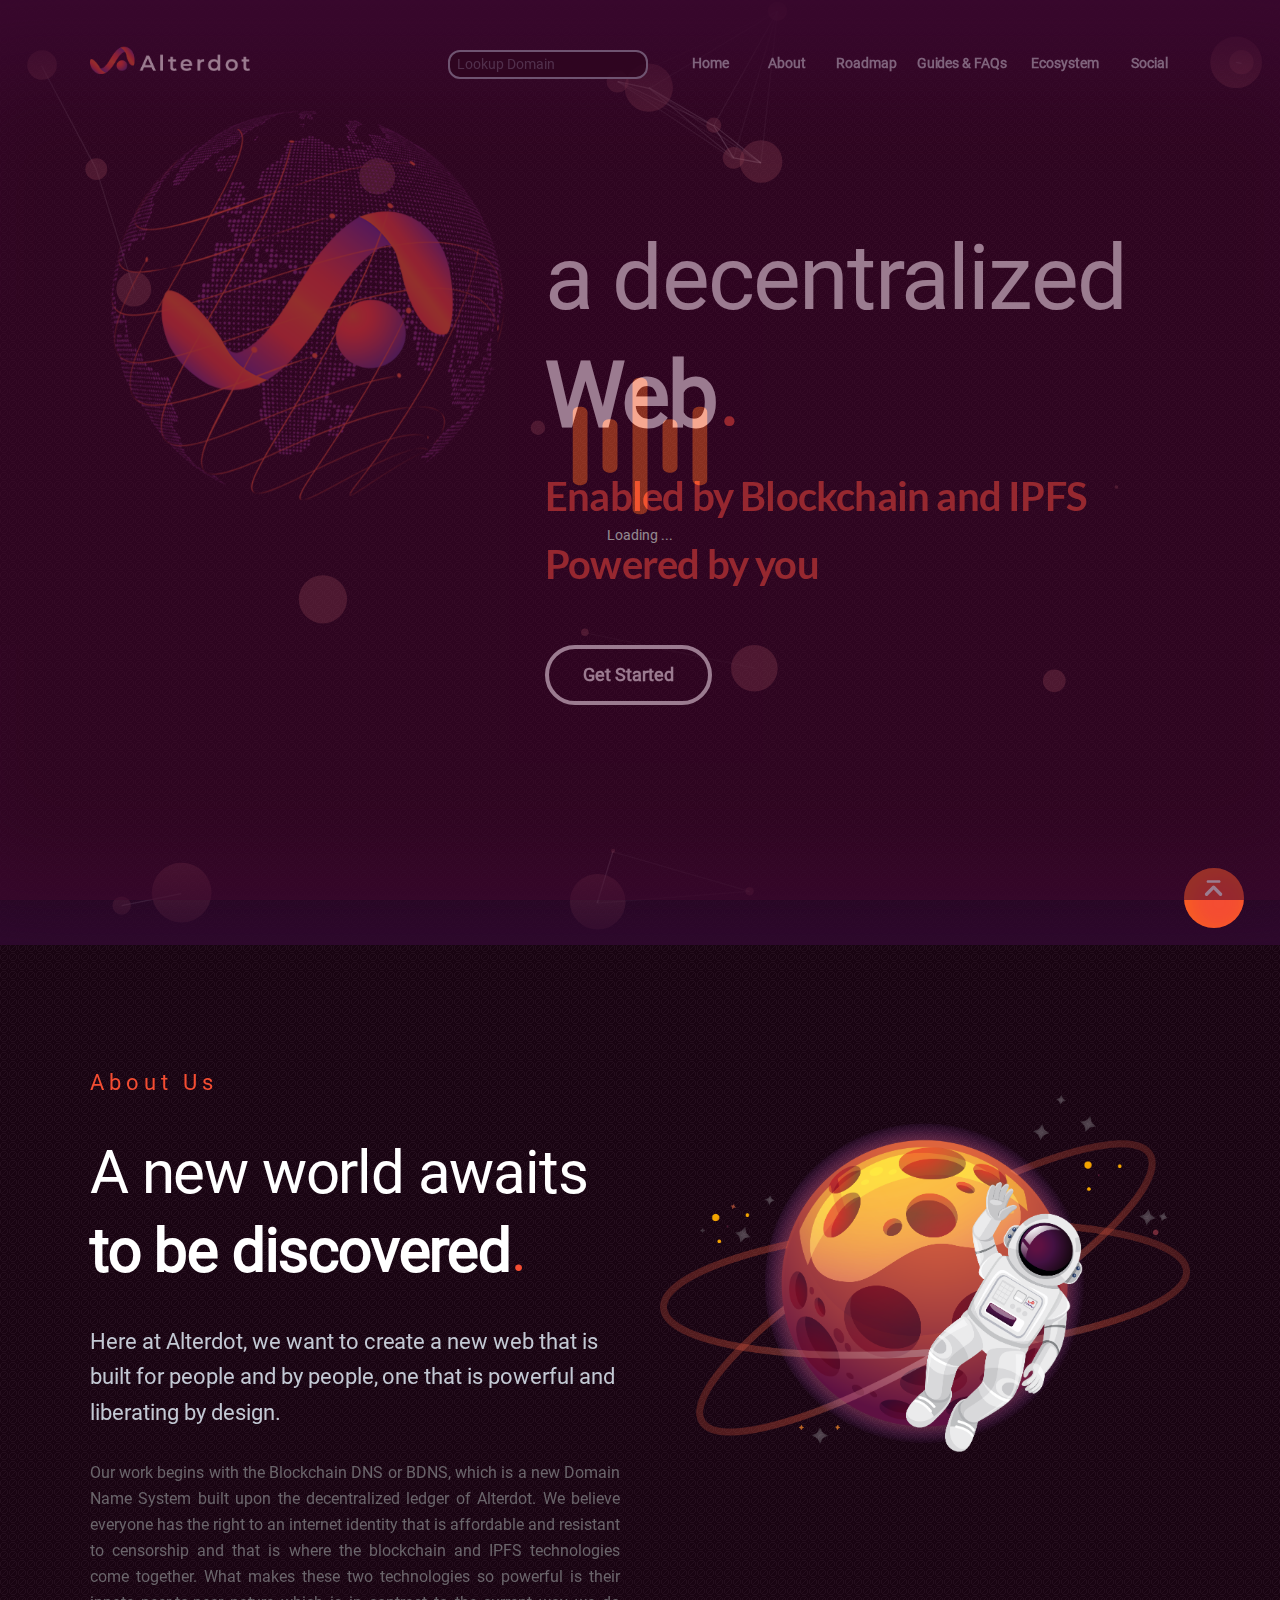
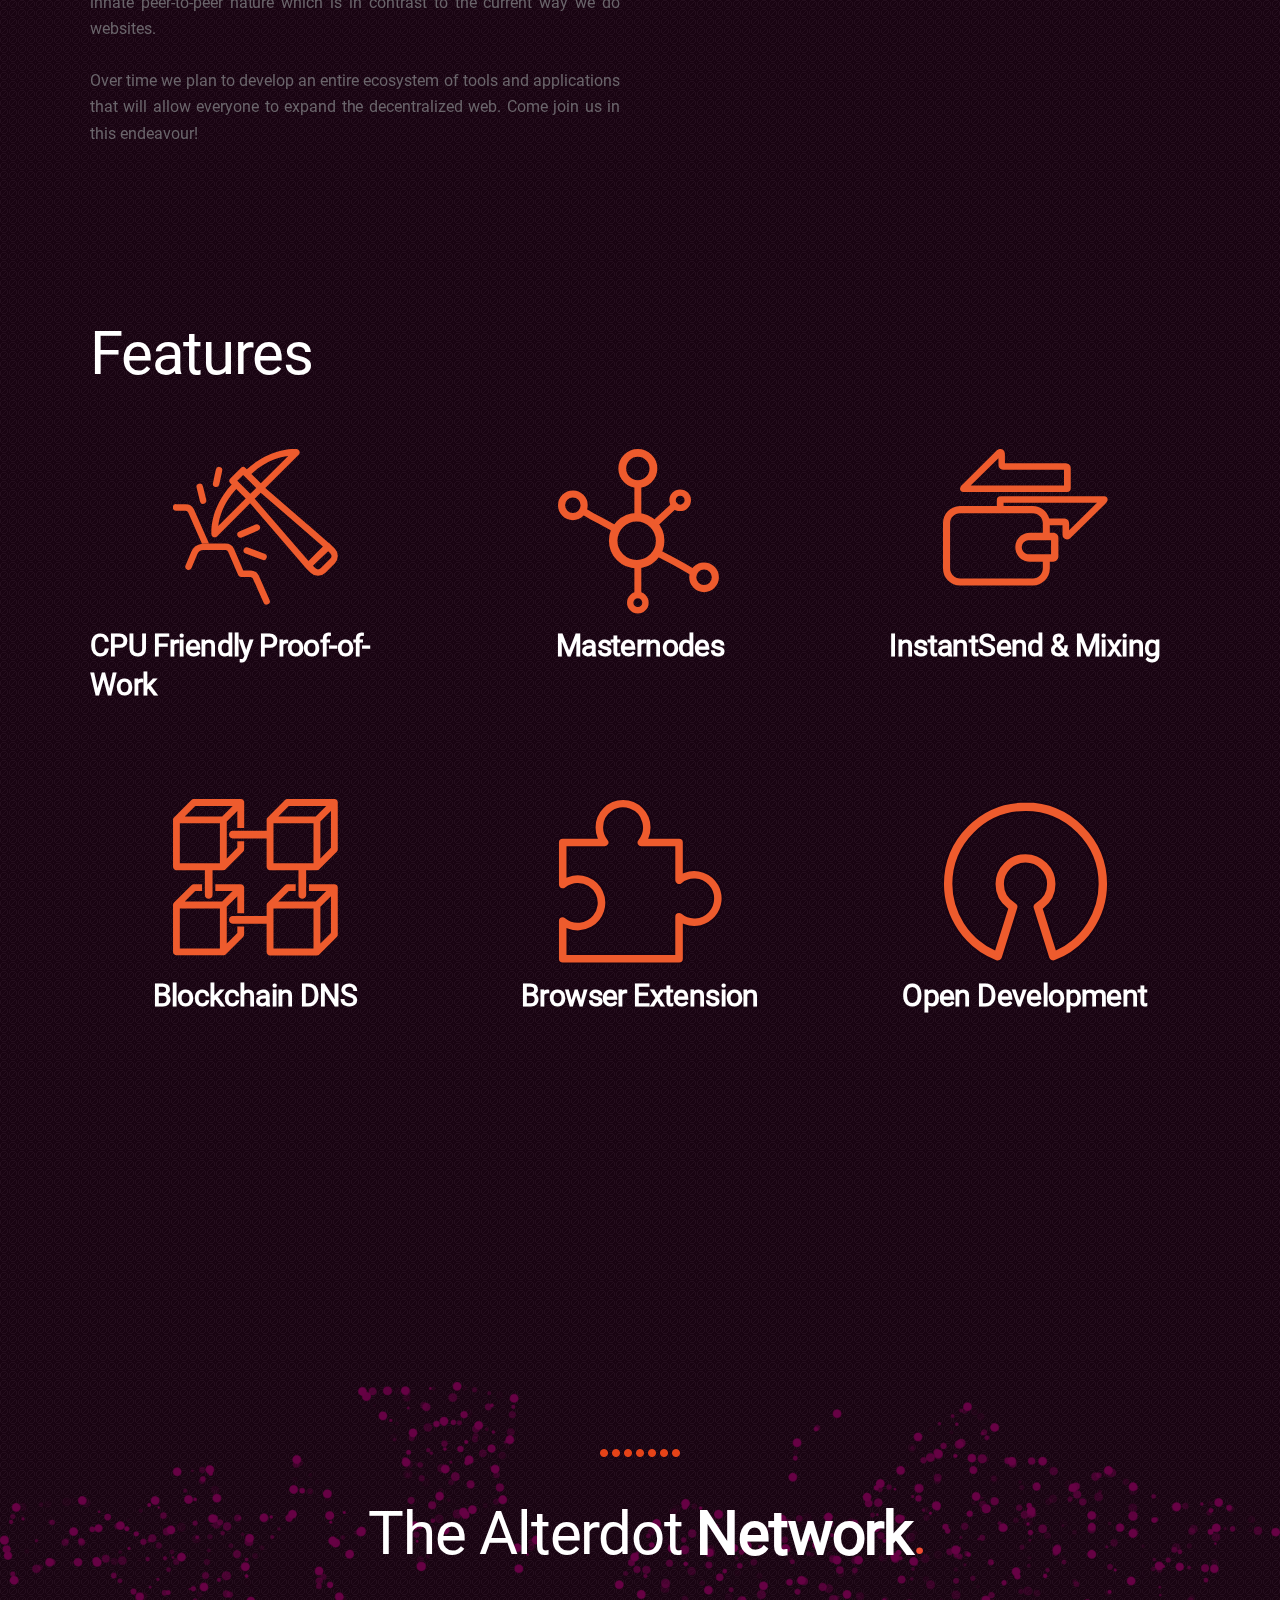
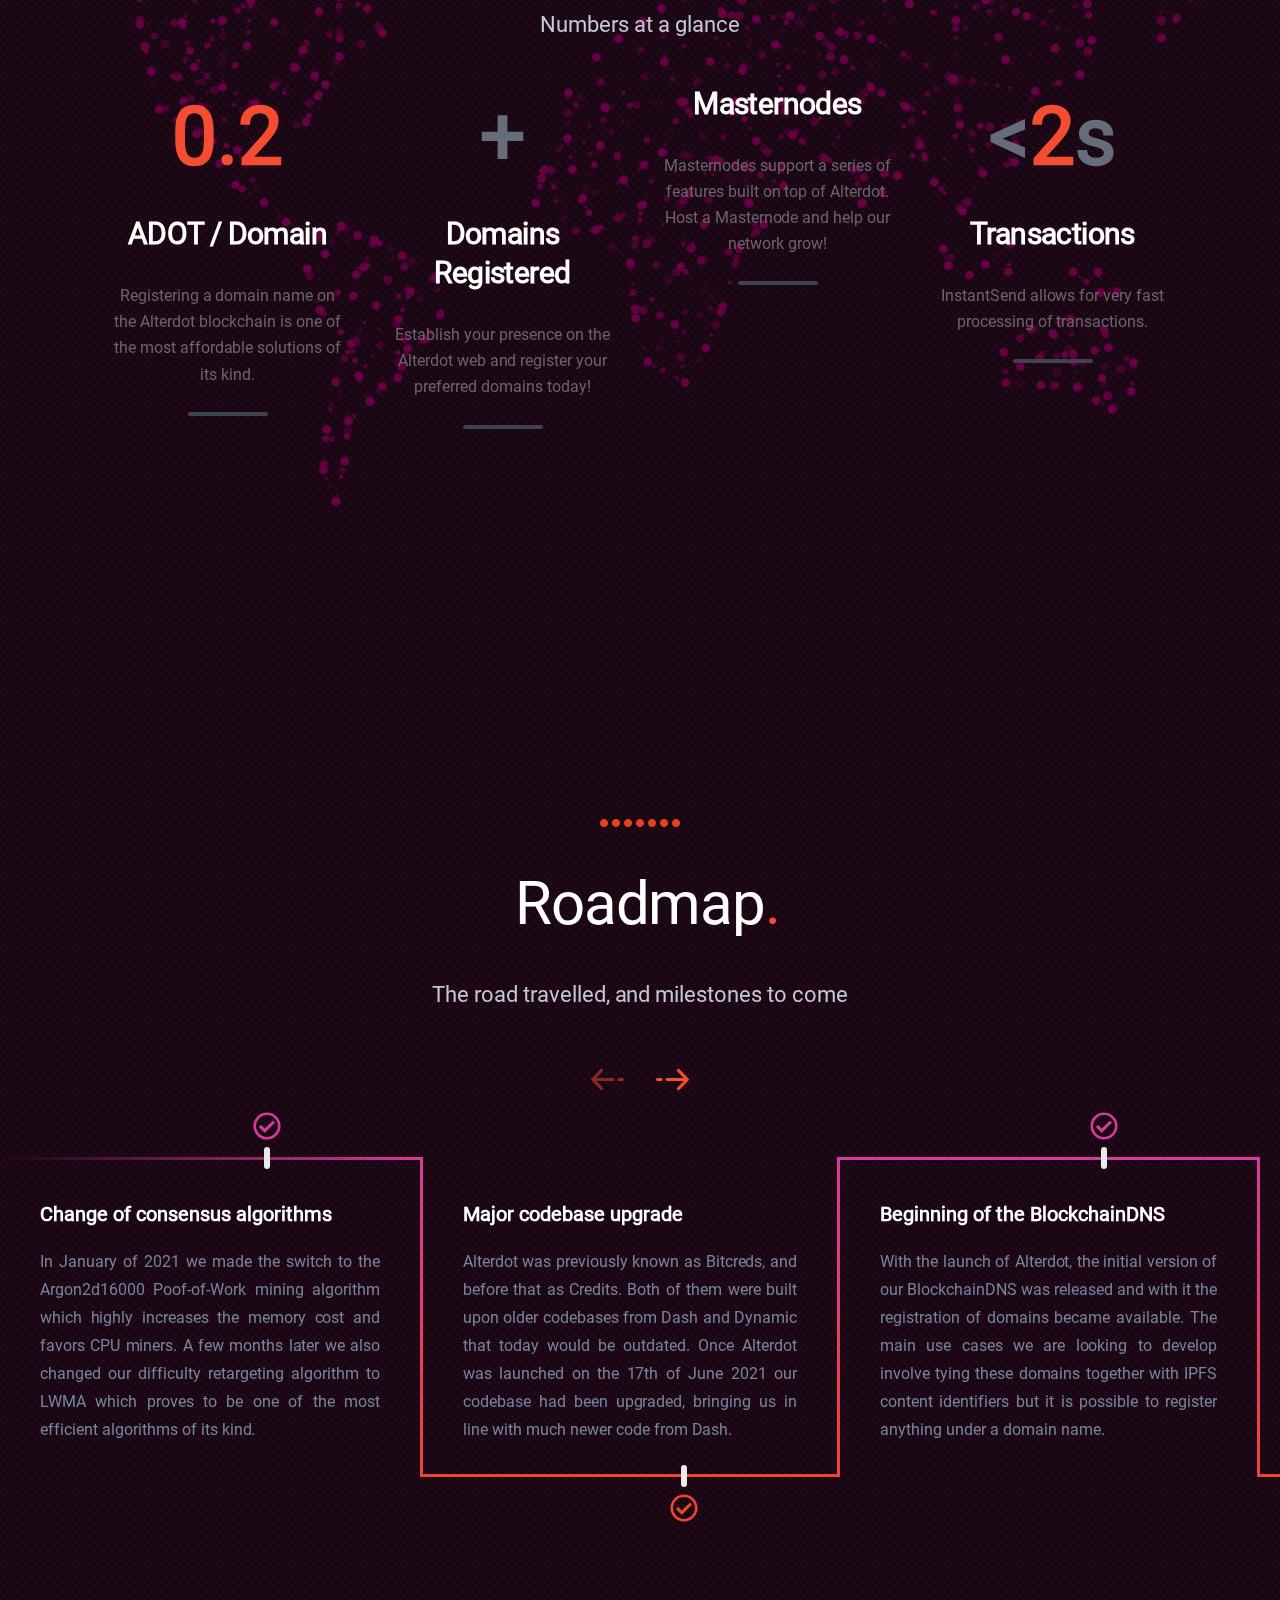
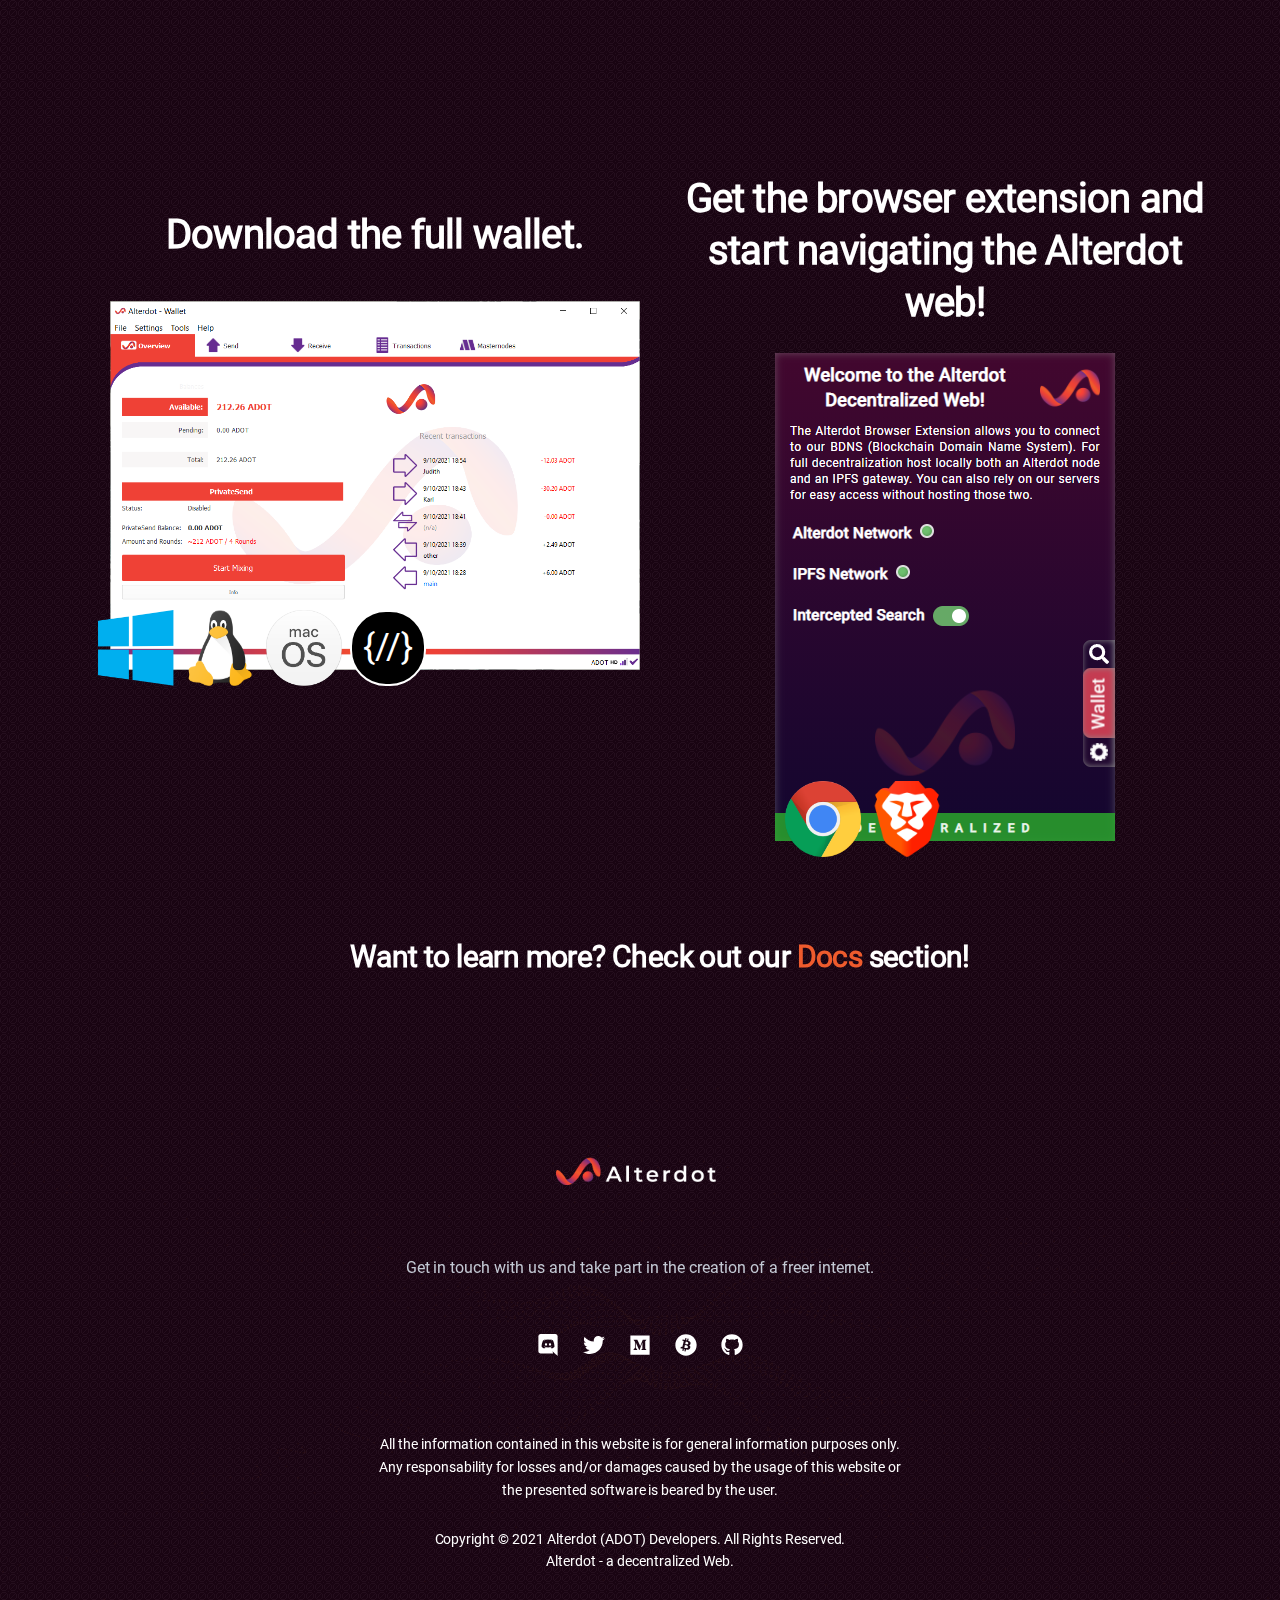
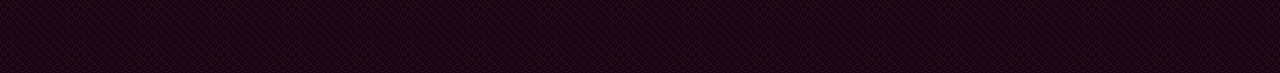
==== index.html @ 94a761d2 "updated masternode count" ====
<!DOCTYPE html>
<html lang="en">
<head>
	<meta charset="UTF-8">
	<meta name="viewport" content="width=device-width, initial-scale=1, maximum-scale=1">
	<title>Alterdot - a decentralized Web.</title>

	<link rel="stylesheet" type="text/css" href="css/main.css">
	<link rel="stylesheet" type="text/css" href="css/plugins.min.css">
	<link rel="stylesheet" type="text/css" href="css/theme-styles.min.css">
	<link rel="stylesheet" type="text/css" href="css/blocks.min.css">
	<link rel="stylesheet" type="text/css" href="css/widgets.min.css">

	<link rel="icon" type="image/x-icon" href="favicon.ico">

	<link href="https://fonts.googleapis.com/css?family=Playfair+Display:400,400i,700i,900," rel="stylesheet">


	<!--Styles for RTL-->

	<!--<link rel="stylesheet" type="text/css" href="css/rtl.css">-->


</head>

<body class="adsite-grid">

<!-- Preloader -->

<div id="hellopreloader">
	<div class="preloader">
		<svg width="135" height="140" fill="#EE592E">
			<rect width="15" height="120" y="10" rx="6">
				<animate attributeName="height" begin="0.5s" calcMode="linear" dur="1s" repeatCount="indefinite" values="120;110;100;90;80;70;60;50;40;140;120" />
				<animate attributeName="y" begin="0.5s" calcMode="linear" dur="1s" repeatCount="indefinite" values="10;15;20;25;30;35;40;45;50;0;10" />
			</rect>
			<rect width="15" height="120" x="30" y="10" rx="6">
				<animate attributeName="height" begin="0.25s" calcMode="linear" dur="1s" repeatCount="indefinite" values="120;110;100;90;80;70;60;50;40;140;120" />
				<animate attributeName="y" begin="0.25s" calcMode="linear" dur="1s" repeatCount="indefinite" values="10;15;20;25;30;35;40;45;50;0;10" />
			</rect>
			<rect width="15" height="140" x="60" rx="6">
				<animate attributeName="height" begin="0s" calcMode="linear" dur="1s" repeatCount="indefinite" values="120;110;100;90;80;70;60;50;40;140;120" />
				<animate attributeName="y" begin="0s" calcMode="linear" dur="1s" repeatCount="indefinite" values="10;15;20;25;30;35;40;45;50;0;10" />
			</rect>
			<rect width="15" height="120" x="90" y="10" rx="6">
				<animate attributeName="height" begin="0.25s" calcMode="linear" dur="1s" repeatCount="indefinite" values="120;110;100;90;80;70;60;50;40;140;120" />
				<animate attributeName="y" begin="0.25s" calcMode="linear" dur="1s" repeatCount="indefinite" values="10;15;20;25;30;35;40;45;50;0;10" />
			</rect>
			<rect width="15" height="120" x="120" y="10" rx="6">
				<animate attributeName="height" begin="0.5s" calcMode="linear" dur="1s" repeatCount="indefinite" values="120;110;100;90;80;70;60;50;40;140;120" />
				<animate attributeName="y" begin="0.5s" calcMode="linear" dur="1s" repeatCount="indefinite" values="10;15;20;25;30;35;40;45;50;0;10" />
			</rect>
		</svg>

		<div class="text">Loading ...</div>
	</div>
</div>

<!-- ... end Preloader -->

<!-- Header -->

<header class="header" id="site-header">
	<div class="container">
		<div class="header-content-wrapper">
			<a href="/" class="site-logo">
				<img src="img/logo-primary.png" alt="Alterdot">
			</a>

			<nav id="primary-menu" class="primary-menu">

				<!-- menu-icon-wrapper -->

				<a href='javascript:void(0)' id="menu-icon-trigger" class="menu-icon-trigger showhide">
					<span class="mob-menu--title">Menu</span>
					<span id="menu-icon-wrapper" class="menu-icon-wrapper">
						<svg width="1000px" height="1000px">
							<path id="pathD" d="M 300 400 L 700 400 C 900 400 900 750 600 850 A 400 400 0 0 1 200 200 L 800 800"></path>
							<path id="pathE" d="M 300 500 L 700 500"></path>
							<path id="pathF" d="M 700 600 L 300 600 C 100 600 100 200 400 150 A 400 380 0 1 1 200 800 L 800 200"></path>
						</svg>
					</span>
				</a>

				<ul class="primary-menu-menu">

					<li>
						<input id="bdns-search" placeholder="Lookup Domain" type="text">
					</li>

					<li>
						<a href="#">Home</a>
					</li>

					<li>
						<a href="#about">About</a>
					</li>

					<li>
						<a href="#roadmap">Roadmap</a>
					</li>

					<li class="menu-item-has-mega-menu menu-item-has-children">
						<a href="#">Guides & FAQs</a>
						<div class="megamenu megamenu-bg">
							<div class="megamenu-row">

								<div class="col4">
									<ul>
										<li class="megamenu-item-info">
											<h5 class="megamenu-item-info-title">Documents</h5>
										</li>
										<li>
											<a href="https://docs.alterdot.network/guides/wallet-setup">Wallet Setup</a>
										</li>
										<li>
											<a href="https://docs.alterdot.network/guides/masternode-setup">Masternode Setup</a>
										</li>
										<li>
											<a href="https://docs.alterdot.network/guides/using-the-alterdot-web">Using the Alterdot Web - Coming Soon</a>
										</li>
									</ul>
								</div>
								<div class="col4">
									<ul>
										<li class="megamenu-item-info">
											<h5 class="megamenu-item-info-title">FAQs</h5>
										</li>
										<li>
											<a href="https://docs.alterdot.network/faq#what-is-a-masternode">What is a Masternode?</a>
										</li>
										<li>
											<a href="https://docs.alterdot.network/faq#what-is-the-blockchaindns">What is the BlockchainDNS?</a>
										</li>
                                        <li>
											<a href="https://docs.alterdot.network/faq#what-is-ipfs">What is IPFS?</a>
										</li>
									</ul>
								</div>
								<div class="col4">
									<ul>
										<li class="megamenu-item-info">
											<h5 class="megamenu-item-info-title">Video Guides</h5>
										</li>
										<li>
											<a href="#">Masternode Setup - Coming Soon</a>
										</li>
										<li>
											<a href="#">Website Setup - Coming Soon</a>
										</li>
									</ul>
								</div>
							</div>
						</div>
					</li>

					<li class="menu-item-has-mega-menu menu-item-has-children ecosystem-menu">
						<a href="#">Ecosystem</a>
						<div class="megamenu">
							<div class="megamenu-row">
								<div class="col3">
									<ul>
										<li class="megamenu-item-info">
											<h5 class="megamenu-item-info-title">Explorers</h5>
										</li>
										<li>
											<a href="https://explorer.alterdot.network/">
                                                <img src="img/pool_enaserver.png" class="adot-icon" alt="Official">
                                                Official
                                            </a>
										</li>
									</ul>
								</div>
								<div class="col3">
									<ul>
										<li class="megamenu-item-info">
											<h5 class="megamenu-item-info-title">Pools</h5>
										</li>
										<li>
                                            <a href="https://pool.enaserver.com/" target="_blank">
                                                <img src="img/pool_enaserver.png" class="adot-icon" alt="Enaserver">
                                                <div>
                                                    Enaserver <span>(Official)</span>
                                                </div>
                                            </a>
										</li>
										<li>
                                            <a href="https://letshash.it/" target="_blank">
                                                <img src="img/pool_lhi.png" class="adot-icon" alt="letshash.it">
                                                letshash.it
                                            </a>
										</li>
									</ul>
								</div>
								<div class="col3">
									<ul>
										<li class="megamenu-item-info">
											<h5 class="megamenu-item-info-title">Exchanges</h5>
										</li>
										<li>
                                            <a href="https://cratex.io/index.php?pair=ADOT/BTC" target="_blank">
                                                <img src="img/exchange.png" class="adot-icon" alt="Cratex">
                                                Cratex
                                            </a>
										</li>
                                        <li>
                                            <a href="https://www.exbitron.com/trading/adotusdt" target="_blank">
                                                <img src="img/exbitron.png" class="adot-icon" alt="Exbitron">
                                                Exbitron
                                            </a>
										</li>
									</ul>
								</div>
							</div>
						</div>
					</li>

					<li class="menu-item-has-mega-menu menu-item-has-children social-menu">
						<a href="#">Social</a>
						<div class="megamenu megamenu-bg2">

							<div class="megamenu-row centered-row">

								<div class="menu-column">
									<a href="https://discord.com/invite/86eTp6m7p9" target="_blank">
										<img class="menu-social-item" src="img/discord.png" alt="image">
									</a>
								</div>

								<div class="menu-column">
									<a href="https://twitter.com/alter_dot" target="_blank">
										<img class="menu-social-item" src="img/twitter.png" alt="image">
									</a>
								</div>
								
								<div class="menu-column">
									<a href="https://alter-dot.medium.com/" target="_blank">
										<img class="menu-social-item menu-medium-item" src="img/medium.png" alt="image">
									</a>
								</div>
								
								<div class="menu-column">
									<a href="https://bitcointalk.org/index.php?topic=5217044" target="_blank">
										<img class="menu-social-item menu-medium-item" src="img/bitcoin.png" alt="image">
									</a>
								</div>

								<div class="menu-column">
									<a href="https://github.com/alterdot" target="_blank">
										<img class="menu-social-item menu-medium-item" src="img/github.png" alt="image">
									</a>
								</div>
								
							</div>
						</div>
					</li>
				</ul>
			</nav>
		</div>
	</div>
</header>

<!-- End Header -->


<div class="main-content-wrapper">
	<section data-settings="particles-1" class="main-section adsite-flying-balls particles-js medium-padding120 responsive-align-center">
		<div class="container">
			<div class="row">
				<div class="col-lg-5 col-md-12 col-sm-12 col-xs-12">
					<img class="responsive-width-50" src="img/main.png" alt="image">
				</div>
				<div class="col-lg-7 col-md-12 col-sm-12 col-xs-12 medium-padding120">
					<header class="adsite-module adsite-heading heading--h1 heading--with-decoration">
						<h1 class="heading-title f-size-90 weight-normal no-margin">a decentralized<!-- Alternative, Liberating, changing text -->
							<span class="weight-bold">Web</span></h1>
						<h3 class="c-primary">Enabled by Blockchain and IPFS</h3>
						<h3 class="c-primary">Powered by you</h3>
					</header>
					<a data-scroll href="#get-started" class="btn btn--large btn--transparent btn--secondary">Get Started</a>
				</div>
			</div>
		</div>
	</section>

	<section id="about" class="medium-padding120 responsive-align-center">
		<div class="container">
			<div class="row">
				<div class="col-lg-6 col-md-12 col-sm-12 col-xs-12">
					<header class="adsite-module adsite-heading heading--h2 heading--with-decoration">
						<div class="heading-sup-title">About Us</div>
						<h2 class="heading-title weight-normal">A new world awaits
							<span class="weight-bold">to be discovered</span></h2>
						<div class="heading-text">
							Here at Alterdot, we want to create a new web that is built for people and by people, one that is powerful and liberating by design.
						</div>
					</header>

					<p class="about-us-main">Our work begins with the Blockchain DNS or BDNS, which is a new Domain Name System built upon the decentralized ledger of Alterdot. We believe everyone has the right to an internet identity that is affordable and resistant to censorship and that is where the blockchain and IPFS technologies come together. What makes these two technologies so powerful is their innate peer-to-peer nature which is in contrast to the current way we do websites.<br><br>Over time we plan to develop an entire ecosystem of tools and applications that will allow everyone to expand the decentralized web. Come join us in this endeavour!
					</p>
				</div>

				<div class="col-lg-6 col-md-12 col-sm-12 col-xs-12 mt30">
					<img class="responsive-width-50" src="img/astronaut.png" alt="astronaut">
				</div>
			</div>
		</div>
	</section>

	<!-- Begin Features -->
	<section>
		<div class="container">
			<div class="row">
				<div class="col-lg-12 col-md-12 col-sm-12 col-xs-12">
					<h2>Features</h2>
				</div>
			</div>
            <div class="features-section">
                <div class="features-item">
                    <div class="feature-top">
                        <svg class="adot-icon" viewBox="0 0 190 190" xmlns="http://www.w3.org/2000/svg">
							<path d="M81.41,115.64a3.75,3.75,0,0,0,2.2,4.82l19.19,7.13a3.74,3.74,0,1,0,2.61-7l-19.18-7.13A3.75,3.75,0,0,0,81.41,115.64Z"/>
							<path d="M74.28,99.84a3.74,3.74,0,0,0,4.91,2l18.84-8a3.71,3.71,0,0,0,1.12-.72,3.75,3.75,0,0,0-4-6.18l-18.84,8A3.74,3.74,0,0,0,74.28,99.84Z"/>
							<path d="M48.83,43.77a3.55,3.55,0,0,0,.79.09,3.76,3.76,0,0,0,3.66-3l3.4-15.81a3.75,3.75,0,0,0-7.33-1.58L46,39.32A3.74,3.74,0,0,0,48.83,43.77Z"/>
							<path d="M35.64,63.15a3,3,0,0,0,.75-.27,3.76,3.76,0,0,0,2-4.27L34.47,42.92a3.75,3.75,0,1,0-7.27,1.81l3.9,15.69A3.75,3.75,0,0,0,35.64,63.15Z"/>
							<path d="M186.22,114.6l-3-3h0L181,109.33l-.2-.19-.37-.31a3.59,3.59,0,0,0-1.06-.63L155.07,87.07a2.61,2.61,0,0,0-.23-.24l-4.28-3.69h0L106.27,45,144.76,6.49A3.75,3.75,0,0,0,142.49.11c-.33,0-8.13-.78-19.46,2.08-9.71,2.45-24,8.12-38.06,21.23L83.45,21.9a3.75,3.75,0,0,0-5.3,0L66,34a3.75,3.75,0,0,0,0,5.3l1.52,1.52C54.44,55,48.77,69.19,46.32,78.9,43.46,90.23,44.21,98,44.24,98.36a3.74,3.74,0,0,0,2.48,3.15,3.62,3.62,0,0,0,1.25.22,3.76,3.76,0,0,0,2.65-1.1L88.78,62.48,152.92,137l.2.21,5.27,5.26a12.11,12.11,0,0,0,17.13,0l10.7-10.69A12.13,12.13,0,0,0,186.22,114.6ZM124.52,9.54A66.29,66.29,0,0,1,132.69,8L101.1,39.55,90.27,28.72C103,16.93,115.81,11.79,124.52,9.54Zm-72.42,79c1.27-9.78,5.74-26.17,20.75-42.41L83.68,57ZM75.45,38.14,74,36.67l6.82-6.82,1.47,1.46h0L95.8,44.85,89,51.67ZM156,129,94.09,57.16,101,50.3,140.08,84h0l32.53,28.25-9,9h0l-1.55,1.57L159.91,125h0Zm25-2.56-10.7,10.69a4.62,4.62,0,0,1-6.53,0l-2.63-2.62,5.35-5.38h0l12.21-11.52,2.3,2.3A4.62,4.62,0,0,1,180.92,126.43Z"/>
							<path d="M24.21,69.78a10.58,10.58,0,0,0-9.67-6.3H3.75a3.75,3.75,0,1,0,0,7.49H14.54a3.06,3.06,0,0,1,2.81,1.84l16,36.19,8.13-.13Z"/>
							<path d="M111.09,173.61l-3.56-8-.83-1.88,0,0-4.12-9.34,0,0-3.61-8.17c-.11-.26-.24-.51-.37-.76a10.59,10.59,0,0,0-9.3-5.54H80.93L70.32,115.26a10.54,10.54,0,0,0-9.71-6.39H41.46l-8.13.13a15.61,15.61,0,0,0-12.41,9.51l-6.5,15.6a3.75,3.75,0,0,0,2,4.9,3.86,3.86,0,0,0,1.44.29A3.75,3.75,0,0,0,21.34,137l6.5-15.6a8.15,8.15,0,0,1,7.54-5H60.61a3.08,3.08,0,0,1,2.83,1.86l11.72,27.22,0,0a3.75,3.75,0,0,0,3.28,2H89.26a3.31,3.31,0,0,1,.55.06,3.08,3.08,0,0,1,2.27,1.78s11.79,26.64,11.79,26.63l.21.47.15.33a3.75,3.75,0,1,0,6.86-3Z"/>
						</svg>
                        <h4>CPU Friendly Proof-of-Work</h4>
                    </div>
                    <div class="feature-bottom">
                        <h6>CPU Friendly Proof-of-Work</h6>
                        <p>The hashing algorithm used for mining Alterdot is Argon2d16000, a memory-intensive variant of Argon2d which is ASIC-free. This variant in particular is meant to give an edge to CPUs over GPUs.</p>
                    </div>
                </div>
                <div class="features-item">
                    <div class="feature-top">
                        <svg class="adot-icon" viewBox="0 0 232 232" xmlns="http://www.w3.org/2000/svg">
							<circle cx="110.61" cy="128.97" r="33.01" fill="none" stroke="currentColor" stroke-miterlimit="10" stroke-width="12"/>
							<circle cx="112.26" cy="27.4" r="21.9" fill="none" stroke="currentColor" stroke-miterlimit="10" stroke-width="11"/>
							<circle cx="205.35" cy="180.46" r="15.89" fill="none" stroke="currentColor" stroke-miterlimit="10" stroke-width="10"/>
							<circle cx="20.89" cy="79.21" r="15.89" fill="none" stroke="currentColor" stroke-miterlimit="10" stroke-width="10"/>
							<circle cx="112.26" cy="216.02" r="10.72" fill="none" stroke="currentColor" stroke-miterlimit="10" stroke-width="9"/>
							<circle cx="171.79" cy="72.02" r="10.72" fill="none" stroke="currentColor" stroke-miterlimit="10" stroke-width="9"/>
							<path d="M160.49,75.88,135,99.58c-4.61,4.28,2.3,11.17,6.89,6.9l25.47-23.7c4.6-4.29-2.31-11.17-6.9-6.9Z"/>
							<path d="M107.39,166.47v38.15c0,6.27,9.75,6.28,9.75,0V166.47c0-6.27-9.75-6.28-9.75,0Z"/>
							<path d="M107.39,49.3V94.77c0,6.28,9.75,6.29,9.75,0V49.3c0-6.27-9.75-6.28-9.75,0Z"/>
							<path d="M136.7,149.76c17,8.92,33.91,17.94,50.46,27.66,5.42,3.19,10.33-5.24,4.92-8.42-16.54-9.72-33.48-18.74-50.46-27.66-5.55-2.92-10.49,5.49-4.92,8.42Z"/>
							<path d="M34,92.1c14.61,9.52,30.92,16,45.61,25.41,5.31,3.39,10.2-5.05,4.92-8.42-14.69-9.39-31-15.89-45.61-25.41-5.27-3.44-10.17,5-4.92,8.42Z"/>
                        </svg>
                        <h4>Masternodes</h4>
                    </div>
                    <div class="feature-bottom">
                        <h6>Masternodes</h6>
                        <p>Our network is reinforced by a system of Masternodes which are a series of Alterdot nodes running at all times that sustain services like InstantSend. A new tier of Masternodes will be introduced in the future with new features such as website hosting through IPFS.</p>
                    </div>
                </div>
                <div class="features-item">
                    <div class="feature-top">
                        <svg class="adot-icon" viewBox="0 0 186 186" xmlns="http://www.w3.org/2000/svg">
							<path d="M184.7,54.5c-0.7-0.8-1.7-1.3-2.8-1.3H75.1h-3.5c-2.3,0-4.7-0.1-7,0v1l-0.2-1c-2,0-3.7,1.7-3.7,3.7v7.3H19.2
							C8.6,64.3,0,72.9,0,83.5v51.3C0,145.4,8.6,154,19.2,154h82c10.6,0,19.2-8.6,19.2-19.2v-7.8h4c3.1,0,5.7-2.5,5.7-5.7v-21.1
							c0-3.1-2.5-5.7-5.7-5.7h-4v-8.6h14.3v9.5c0,1.4,0,4.2,2.6,5.8c0.8,0.5,1.7,0.7,2.6,0.7c1,0,2-0.3,2.8-0.8c0.4-0.2,0.7-0.4,1-0.7
							L183,61.7c1.4-1.2,2.4-2.8,2.6-4.7C185.6,56.1,185.3,55.2,184.7,54.5z M112.5,134.8c0,6.2-5,11.2-11.2,11.2h-82
							C13.1,146,8,141,8,134.8V83.5c0-6.2,5-11.2,11.2-11.2h82c6.2,0,11.2,5,11.3,11.2v11H97.7c-9,0-16.2,7.3-16.2,16.2
							S88.7,127,97.7,127h14.8V134.8z M121.8,102.8v15.9H97.7c-4.4,0.5-8.3-2.7-8.8-7.1s2.7-8.3,7.1-8.8c0.6-0.1,1.2-0.1,1.8,0H121.8z
							 M142.2,91.5v-6.9c0-3.1-1.3-5.2-3.7-5.9c-0.8-0.2-1.7-0.3-2.6-0.3c-0.5,0-1,0-1.4,0h-1.2h-13.5c-2.3-8.4-9.9-14.2-18.5-14.2h-33
							c0-1.2,0-2.4,0-3.6h105.3L142.2,91.5z"/>
							<path d="M143.7,19.8c-1.1-3.8-4.7-3.8-7.3-3.8H69.8V6.5c0-1.4,0-4.2-2.6-5.8c-1.7-1-3.8-1-5.4,0.1c-0.4,0.2-0.7,0.4-1,0.7
							L21.7,40.2c-1.4,1.2-2.3,2.8-2.5,4.6c-0.1,0.9,0.3,1.8,0.9,2.5c0.7,0.8,1.7,1.3,2.8,1.3h106.8h3.5c1.1,0,2.3,0,3.5,0
							s2.4,0,3.5-0.1v-1l0,0l0.1,1c2,0,3.7-1.7,3.7-3.7V22.3C143.9,21.4,143.9,20.6,143.7,19.8z M136.4,41.2H31.2l31.3-30.9v6.9
							c0,3.1,1.3,5.2,3.7,5.9c1.3,0.3,2.7,0.4,4,0.3h1.2h35.5c0.2,0,0.3,0,0.5,0h0.3v0h28.7v2c0,2.1,0,4.1,0,6.2
							C136.4,34.7,136.4,38,136.4,41.2z"/>
						</svg>
                        <h4>InstantSend & Mixing</h4>
                    </div>
                    <div class="feature-bottom">
                        <h6>InstantSend & Mixing</h6>
                        <p>Alterdot benefits from instant transactions that are signed and verified by a quorum of Masternodes. Mixing or CoinJoin is also supported by our Masternode network.</p>
                    </div>
                </div>
            </div>
            <div class="features-section">
                <div class="features-item">
                    <div class="feature-top">
                        <svg class="adot-icon" viewBox="0 0 193 193" xmlns="http://www.w3.org/2000/svg">
							<path d="M75.24,156.78,62.89,169.13V126l12.35-12.35v20h8v-30a3.86,3.86,0,0,0-1-2.61l-.23-.24-.11-.11a3.88,3.88,0,0,0-2.65-1H49.5v8H69.79L57.51,120H13.73L26,107.69h8v-8H24.55a3.85,3.85,0,0,0-3,1.17L1.18,121.15l-.12.13a3.16,3.16,0,0,0-.41.51l-.09.14a3.33,3.33,0,0,0-.25.5,2.85,2.85,0,0,0-.19.56l0,.14a3.57,3.57,0,0,0-.08.69v55a3.79,3.79,0,0,0,1.12,2.76l.15.16A3.79,3.79,0,0,0,4,182.86H59a3.14,3.14,0,0,0,.64-.07l.16,0a3.69,3.69,0,0,0,.56-.18,2.81,2.81,0,0,0,.52-.26l.14-.08a5.16,5.16,0,0,0,.53-.43l20.48-20.47,0,0a3.87,3.87,0,0,0,1.18-2.85v-9.33h-8Zm-20.39,18H8V128H54.85Z"/>
							<path d="M83.28,33.87V4a3.8,3.8,0,0,0-.93-2.57,1.9,1.9,0,0,0-.19-.21L82,1a3.88,3.88,0,0,0-2.65-1H24.55a3.82,3.82,0,0,0-3,1.17L1.18,21.52l-.12.13a2.87,2.87,0,0,0-.4.49l-.09.15a2.73,2.73,0,0,0-.26.51,2.85,2.85,0,0,0-.19.56l0,.14a3.57,3.57,0,0,0-.08.69v55A3.8,3.8,0,0,0,1.12,82l.17.18A3.83,3.83,0,0,0,4,83.23H37.26v29c0,5.79,9,5.8,9,0v-29H59a3.14,3.14,0,0,0,.64-.07l.15,0a3.17,3.17,0,0,0,.57-.18,3.6,3.6,0,0,0,.52-.26l.13-.08a3,3,0,0,0,.52-.42l20.5-20.48,0,0a3.83,3.83,0,0,0,1.18-2.84V49.36h-8v7.79L62.89,69.5V26.33L75.24,14V33.87ZM54.85,75.18H8V28.38H54.85Zm2.66-54.84H13.73L26,8.06H69.79Z"/>
							<path d="M191.84,1.39l-.2-.22L191.47,1a3.86,3.86,0,0,0-2.65-1H134a3.85,3.85,0,0,0-3,1.17L110.67,21.52l-.12.13a3.27,3.27,0,0,0-.41.51l-.08.13a3.15,3.15,0,0,0-.26.52,3.61,3.61,0,0,0-.19.55l0,.14a3.85,3.85,0,0,0-.08.69V37.11H69.86c-5.79,0-5.8,9,0,9H109.5V79.2A3.8,3.8,0,0,0,110.61,82l.17.18a3.83,3.83,0,0,0,2.73,1.08h33.24v29c0,5.79,9,5.8,9,0v-29h12.78a3.14,3.14,0,0,0,.64-.07l.15,0a3.56,3.56,0,0,0,.58-.18,4.06,4.06,0,0,0,.51-.26l.13-.08a3,3,0,0,0,.52-.42l20.5-20.48,0,0a3.82,3.82,0,0,0,1.17-2.84V4A3.84,3.84,0,0,0,191.84,1.39Zm-27.5,73.79h-46.8V28.38h46.8ZM167,20.34H123.22L135.5,8.06h43.78Zm17.73,36.81L172.38,69.5V26.33L184.73,14Zm5.86-54.9Z"/>
							<path d="M191.84,101l-.19-.21-.18-.17a3.88,3.88,0,0,0-2.65-1H159v8h20.28L167,120H123.22l12.28-12.28h8v-8H134a3.85,3.85,0,0,0-3,1.17l-20.34,20.34-.12.13a3.62,3.62,0,0,0-.42.53l-.07.11a3.15,3.15,0,0,0-.26.52,3.61,3.61,0,0,0-.19.55l0,.14a4,4,0,0,0-.08.69v12.92H69.86c-5.79,0-5.8,9,0,9H109.5v33.1a3.79,3.79,0,0,0,1.12,2.76l.15.16a3.79,3.79,0,0,0,2.75,1.1h55a3.14,3.14,0,0,0,.64-.07l.16,0a4.24,4.24,0,0,0,.57-.18,4.06,4.06,0,0,0,.51-.26l.14-.08a4.1,4.1,0,0,0,.53-.43l20.48-20.47,0,0a3.83,3.83,0,0,0,1.18-2.85V103.6A3.84,3.84,0,0,0,191.84,101Zm-27.5,73.79h-46.8V128h46.8Zm20.39-18-12.35,12.35V126l12.35-12.35Z"/>
                        </svg>
                        <h4>Blockchain DNS</h4>
                    </div>
                    <div class="feature-bottom">
                        <h6>Blockchain DNS</h6>
                        <p>One of the main features of Alterdot is the ability to register a domain name on our blockchain which can point to any content you prefer, be it an Alterdot or Bitcoin address, an IPFS content identifier, an IP or a simple message. The main usage for our BDNS is intended to be the registration of IPFS websites.</p>
                    </div>
                </div>

                <div class="features-item">
                    <div class="feature-top">
                        <svg class="adot-icon" style="stroke: #190413; stroke-width: 2px;" viewBox="0 0 175 175" xmlns="http://www.w3.org/2000/svg">
							<path d="M170.64,90.84A30.16,30.16,0,0,0,133.38,77.5V46.15a5,5,0,0,0-5-5H97.05a29.84,29.84,0,0,0,2.09-11A30.18,30.18,0,0,0,69,0h0A30.13,30.13,0,0,0,38.85,30.14a29.62,29.62,0,0,0,2.07,11H5a5,5,0,0,0-5,5V90.73a5,5,0,0,0,1.17,3.21A5,5,0,0,0,4.56,95.7a4.92,4.92,0,0,0,3.63-1.14A20,20,0,0,1,20.9,90H21a20.15,20.15,0,0,1,15.53,33,20.14,20.14,0,0,1-28.35,2.72A5,5,0,0,0,5,124.52H5a5,5,0,0,0-5,5v40a5,5,0,0,0,5,5h123.4a5,5,0,0,0,5-5v-36a30.1,30.1,0,0,0,37.26-42.73Zm-42.26,29.09a5,5,0,0,0-5,5v39.63H10v-26.4a30.33,30.33,0,0,0,25.68-1.75A30.13,30.13,0,0,0,10,82.05V51.15H49.61A5,5,0,0,0,53.45,43a19.92,19.92,0,0,1-4.63-12.81A20.16,20.16,0,1,1,84.49,43a5,5,0,0,0,3.86,8.16H123.4v35A5,5,0,0,0,131.59,90a20.16,20.16,0,1,1,0,31.05,5,5,0,0,0-3.18-1.15Z"/>
						</svg>
                        <h4>Browser Extension</h4>
                    </div>
                    <div class="feature-bottom">
                        <h6>Browser Extension</h6>
                        <p>The Alterdot browser extension is one of our main products as it is the main facilitator of the Alterdot web. The extension allows for blockchain domain name resolution and limited wallet functionality which is realized with the help of an Alterdot node that is run locally. A light wallet functionality will also be introduced in the future.</p>
                    </div>
                </div>

                <div class="features-item">
                    <div class="feature-top">
                        <svg class="adot-icon" style="stroke: #190413; stroke-width: 6px;" viewBox="0 0 512 512" xmlns="http://www.w3.org/2000/svg" >
                           <path d="M256,8.14c-141.152,0-256,114.848-256,256c0,105.312,65.984,201.216,164.224,238.656c4.128,1.6,8.704,1.376,12.672-0.544
                               c3.968-1.952,6.976-5.408,8.288-9.632l48-153.28c2.304-7.264-0.864-15.136-7.52-18.784C204.896,309.068,192,287.468,192,264.14
                               c0-35.296,28.704-64,64-64s64,28.704,64,64c0,23.328-12.896,44.928-33.696,56.384c-6.656,3.68-9.76,11.52-7.52,18.784l48,153.28
                               c1.344,4.224,4.352,7.68,8.32,9.632c2.208,1.056,4.576,1.6,6.976,1.6c1.952,0,3.872-0.352,5.696-1.056
                               C446.016,465.356,512,369.452,512,264.14C512,122.988,397.152,8.14,256,8.14z M352.096,466.188l-39.104-124.832
                               C337.344,323.244,352,294.668,352,264.14c0-52.928-43.072-96-96-96c-52.928,0-96,43.072-96,96
                               c0,30.56,14.656,59.104,39.008,77.216l-39.072,124.832C82.752,429.708,32,350.54,32,264.14c0-123.52,100.48-224,224-224
                               c123.488,0,224,100.48,224,224C480,350.54,429.248,429.708,352.096,466.188z"/>
                        </svg>
                        <h4>Open Development</h4>
                    </div>
                    <div class="feature-bottom">
                        <h6>Open Development</h6>
                        <p>All of our code is open source and we plan to maintain an Open Development policy. We want our community to be part of the process as this project is meant to be empowering Internet users and people in general and that cannot be done without their input.</p>
                    </div>
                </div>
            </div>	
	</section>
	<!-- End Features -->

	<section class="bg-dotted-map">
		<div class="container">
			<div class="row medium-padding300 align-center">
				<div class="col-lg-12 col-md-12 col-sm-12 col-xs-12">
					<img class="primary-dots mb30" src="img/dots.png" alt="dots">

					<header class="adsite-module adsite-heading heading--h2 heading--with-decoration">
						<h2 class="heading-title weight-normal">The Alterdot
							<span class="weight-bold">Network</span></h2>
						<div class="heading-text">Numbers at a glance</div>
					</header>

					<div class="counters">
						<div class="col-lg-3 col-md-6 col-sm-12 col-xs-12">
							<div class="adsite-module adsite-counter-item">
								<div class="counter-numbers">
									<span>0.2</span>
								</div>
								<h4 class="counter-title">ADOT / Domain</h4>
								<p class="counter-text">Registering a domain name on the Alterdot blockchain is one of the most affordable solutions of its kind.</p>
								<div class="counter-line"></div>
							</div>
						</div>
						<div class="col-lg-3 col-md-6 col-sm-12 col-xs-12">
							<div class="adsite-module adsite-counter-item">
								<div class="counter-numbers counter">
									<span data-speed="2000" data-refresh-interval="3" data-to="200" data-from="2"></span>
									<div class="units">+</div>
								</div>
								<h4 class="counter-title">Domains Registered</h4>
								<p class="counter-text">Establish your presence on the Alterdot web and register your preferred domains today!</p>
								<div class="counter-line"></div>
							</div>
						</div>
						<div class="col-lg-3 col-md-6 col-sm-12 col-xs-12">
							<div class="adsite-module adsite-counter-item">
								<div class="counter-numbers counter">
									<span id="masternode-count" data-speed="2000" data-refresh-interval="3" data-to="36" data-from="2"></span>
								</div>
								<h4 class="counter-title">Masternodes</h4>
								<p class="counter-text">Masternodes support a series of features built on top of Alterdot. Host a Masternode and help our network grow!</p>
								<div class="counter-line"></div>
							</div>
						</div>						
						<div class="col-lg-3 col-md-6 col-sm-12 col-xs-12">
							<div class="adsite-module adsite-counter-item">
								<div class="counter-numbers">
                                    <div class="units">&lt;</div>
									<span>2</span>
									<div class="units">s</div>
								</div>
								<h4 class="counter-title">Transactions</h4>
								<p class="counter-text">InstantSend allows for very fast processing of transactions.</p>
								<div class="counter-line"></div>
							</div>
						</div>
					</div>
				</div>
			</div>
		</div>
	</section>

	<section id="roadmap" class="medium-padding80">
        <div class="container">
            <div class="row align-center">
                <div class="col-lg-12 col-md-12 col-sm-12 col-xs-12">
                    <img class="primary-dots mb30" src="img/dots.png" alt="dots">

                    <header class="adsite-module adsite-heading heading--h2 heading--with-decoration">
                        <h2 class="heading-title weight-normal">Roadmap</h2>
                        <div class="heading-text">The road travelled, and milestones to come</div>
                    </header>
                </div>
            </div>
        </div>
        <div class="arrows">
            <button class="arrow arrow__prev disabled" disabled>
                <div class="timeline-btn-prev">
                    <svg class="adot-icon icon-line-arrow-left" viewBox="0 0 512 512">
                        <path d="m340 232l-259 0 100-101c9-10 9-25 0-34-9-9-25-9-34 0l-140 142c-9 9-9 25 0 34l140 142c5 5 11 7 17 7 6 0 12-2 17-7 9-10 9-25 0-34l-100-101 259 0c13 0 23-11 23-24 0-13-10-24-23-24z m148 0l-54 0c-13 0-24 11-24 24 0 13 11 24 24 24l54 0c13 0 24-11 24-24 0-13-11-24-24-24z"/>
                    </svg>
                </div>
            </button>
            <button class="arrow arrow__next">
                <div class="timeline-btn-next">
                    <svg class="adot-icon icon-line-arrow-right" viewBox="0 0 512 512">
                        <path d="m505 239l-140-142c-10-9-25-9-34 0-9 9-9 25 0 34l100 101-259 0c-13 0-23 11-23 24 0 13 10 24 23 24l259 0-100 101c-9 10-9 25 0 34 5 5 11 7 17 7 6 0 12-2 17-7l140-142c9-9 9-24 0-34z m-427-7l-54 0c-13 0-24 11-24 24 0 13 11 24 24 24l54 0c13 0 24-11 24-24 0-13-11-24-24-24z"/>
                    </svg>
                </div>
            </button>
        </div>
        <div class="timeline">
            <p><i class="far fa-check-circle"></i><span class="timeline-title">Change of consensus algorithms</span>In January of 2021 we made the switch to the Argon2d16000 Poof-of-Work mining algorithm which highly increases the memory cost and favors CPU miners. A few months later we also changed our difficulty retargeting algorithm to LWMA which proves to be one of the most efficient algorithms of its kind.</p>
            <p><i class="far fa-check-circle"></i><span class="timeline-title">Major codebase upgrade</span>Alterdot was previously known as Bitcreds, and before that as Credits. Both of them were built upon older codebases from Dash and Dynamic that today would be outdated. Once Alterdot was launched on the 17th of June 2021 our codebase had been upgraded, bringing us in line with much newer code from Dash.</p>
            <p><i class="far fa-check-circle"></i><span class="timeline-title">Beginning of the BlockchainDNS</span>With the launch of Alterdot, the initial version of our BlockchainDNS was released and with it the registration of domains became available. The main use cases we are looking to develop involve tying these domains together with IPFS content identifiers but it is possible to register anything under a domain name.</p>
            <p><i class="far fa-check-circle"></i><span class="timeline-title">Deterministic Masternodes</span>One of the most significant changes brought by the upgraded codebase is the Deterministic Masternodes system which stores functional information on-chain rather than individually on each Masternode as was the case with the old system. This change leads to a more secure and predictable system.</p>
            <p><i class="far fa-check-circle"></i><span class="timeline-title">Long-Living Masternode Quorums</i></span>The Masternode network is expanded with a new functionality which implies the formation of quorums or sets of Masternodes that work together towards accomplishing certain tasks. After a quorum has been successfully created, it remains active for several hours or days.</p>
            <p><span class="timeline-here">We are here</span><span class="timeline-title">Browser Extension and Website</span>Our browser extension and website represent main facillitators of the Alterdot ecosystem as they include features that enable accessing our decentralized web through blockchain domain name resolution and more.</p>
            <p><span class="timeline-title">Insight Explorer and API</span>The Insight block explorer and API includes several important features that our current main explorer is lacking. Having those features allows for further development and expansion of the Alterdot ecosystem in the area of web applications.</p>
            <p><span class="timeline-title">Alterdot IPFS Gateway</span>The IPFS infrastructure currently available for free on the internet is maintained by numerous organizations. We are going to contribute by maintaining a public gateway ourselves since building on top of a technology also implies becoming part of it.</p>
            <p><span class="timeline-title">Activation of ChainLocks</span>ChainLocks represent a protection mechanism against 51% attacks that makes use of the Masternode network. Quorums of Masternodes start collectively signing past blocks which are then recognized by the rest of the network as secure since they can no longer be reorgnized.</p>
            <p><span class="timeline-title">Light Wallet</span>The browser extension will be further expanded to include light wallet functionalities such as coin transfers and domain name management. In the initial version of the extension these operations are possible only if a full Alterdot wallet is running locally.</p>
            <p><span class="timeline-title">Introduction of Alternodes</span>Alternodes will be introduced as a second tier of Masternodes, having higher specifications. They will be running IPFS clients and they will allow for pinning IPFS content that resides under Alterdot domains. Alternodes will be the building block of our decentralized hosting solution.</p>
            <p><span class="timeline-title">Search Engine</span>A search engine for blockchain domain names will be created in order to easily find and discover Alterdot websites. Coupled with this, we will be looking into the creation a tagging system for websites in order to realize even more efficient queries.</p>
            <p><span class="timeline-title">Content Filtering</span>The content hosted under Alterdot domains has to be resistant to censorship but at the same time, our network should never become a harbor for criminal activities. This is why we will implement a decentralized ticketing system that rewards people for reporting and removing illegal content.</p>
            <p><span class="timeline-title">New Desktop Wallet</span>A new desktop wallet will be created with the capability of running either in full or light mode. Extended functionalities related to accessing and managing Alterdot domains will also be included.</p>
            <p><span class="timeline-title">Wrapping Alterdot</span>In order to give everyone an easy, secure and decentralized means of exchanging Alterdot into any other cryptocurrency or token, we are looking forward to create an easy-to-use tool for wrapping Alterdot on other blockchains such as Ethereum.</p>
            <p><span class="timeline-title">All-in-One Application</span>Facilitating the usage of the Alterdot web can be made easiest by packing together many of our previously created tools and services. This leads to the creation of an all-encompassing application fully integrated with Alterdot and IPFS nodes.</p>
            <p><span class="timeline-title">Complete Decentralization</span>Reaching complete decentralization of the web as we know it implies creating a solution for secure data storage and processing resembling traditional Backend infrastructure through IPFS, Smart Contracts and Alternodes.</p>
            <p><span class="timeline-title">Website Templates</span>One of the main end products that we have planned for the Alterdot ecosystem is an array of customizable templates for decentralized websites ranging from e-commerce to general data administration and more.</p>
        </div>
	</section>

	<section id="get-started" class="medium-padding60 responsive-align-center">
        <div class="container">
            <div class="row">
                <div class="col-lg-6 col-md-12 col-sm-12 col-xs-12 align-center wallet-container">
                    <h3>Download the full wallet.</h3>
                    <img class="responsive-width-75" src="img/wallet-img.png" alt="Wallet">
                    <div class="supported-platforms">
                        <a href="https://github.com/Alterdot/Alterdot/releases/latest">
                            <img class="sup-platform" src="img/windows-logo.png" alt="Windows">
                        </a>
                        <a href="https://github.com/Alterdot/Alterdot/releases/latest">
                            <img class="sup-platform" src="img/linux-logo.png" alt="Linux">
                        </a>
                        <a href="https://github.com/Alterdot/Alterdot/releases/latest">
                            <img class="sup-platform" src="img/macos-logo.png" alt="Mac">
                        </a>
                        <a href="https://github.com/Alterdot/Alterdot">
                            <span class="sup-platform source-code">{//}</span>
                        </a>
                    </div>
                </div>
                <div class="col-lg-6 col-md-12 col-sm-12 col-xs-12 align-center extension-container">
                    <h3 class="">Get the browser extension and start navigating the Alterdot web!</h3>
                    <img class="responsive-width-50" src="img/browser-extension-img.png" alt="Browser Extension">
                    <div class="supported-platforms">
                        <a href="https://github.com/Alterdot/browser-extension/releases/latest">
                            <img class="sup-platform" src="img/chrome-logo.png" alt="Chrome">
                        </a>
                        <a href="https://github.com/Alterdot/browser-extension/releases/latest">
                            <img class="sup-platform" src="img/brave-logo.png" alt="Brave">
                        </a>
                    </div>
                </div>
            </div>
            <div class="align-center">
                <h4>Want to learn more? Check out our <a class="docs-link" href="https://docs.alterdot.network/">Docs</a> section!</h4>
            </div>
        </div>
    </section>
</div>

<!-- Footer -->

<footer id="site-footer" class="footer ">

	<canvas id="can"></canvas>
	<div class="container">
		<div class="row">
			<div class="col-lg-6 col-lg-offset-3 col-md-6 col-md-offset-3 col-sm-12 col-sm-offset-0 col-xs-12">
				<div class="widget w-info">
					<a href="#" class="site-logo">
						<img src="img/logo-primary.png" alt="Alterdot">
						
					</a>
					<p>Get in touch with us and take part in the creation of a freer internet.</p>
				</div>

				<div class="widget w-contacts">
					<ul class="socials socials--white">
						<li class="social-item">
							<a href="https://discord.com/invite/86eTp6m7p9">
								<i class="fab fa-discord adot-icon"></i>
							</a>
						</li>

                        <li class="social-item">
							<a href="https://twitter.com/alter_dot">
								<i class="fab fa-twitter adot-icon"></i>
							</a>
						</li>

                        <li class="social-item">
							<a href="https://alter-dot.medium.com/">
								<i class="fab fa-medium adot-icon"></i>
							</a>
						</li>

						<li class="social-item">
							<a href="https://bitcointalk.org/index.php?topic=5217044">
								<i class="fab fa-bitcoin adot-icon"></i>
							</a>
						</li>

                        <li class="social-item">
							<a href="https://github.com/alterdot">
								<i class="fab fa-github adot-icon"></i>
							</a>
						</li>
					</ul>
				</div>
			</div>
		</div>
	</div>

	<div class="sub-footer">
		<div class="container">
			<div class="row">
				<div class="col-lg-6 col-lg-offset-3 col-md-6 col-md-offset-3 col-sm-12 col-sm-offset-0 col-xs-12">
                    <br>
                    <span>All the information contained in this website is for general information purposes only. Any responsability for losses and/or damages caused by the usage of this website or the presented software is beared by the user.</span>
                    <br>
                    <span>Copyright © 2021 Alterdot (ADOT) Developers. All Rights Reserved.</span>
					<span>Alterdot - a decentralized Web.</span>
				</div>
			</div>
		</div>
	</div>

	<a class="back-to-top" href="#">
		<svg class="adot-icon icon-top-arrow" viewBox="0 0 512 512">
			<path d="m454 383l-171-174c-3-2-5-4-7-6-9-9-20-14-31-14-11 0-22 5-31 14-3 2-5 4-5 6l-173 174c-9 9-14 20-14 31 0 11 5 22 14 31 17 18 44 18 60 0l149-149 149 149c18 18 45 18 60 0 18-20 18-47 0-62z m-354-261l290 0c17 0 33-15 33-33 0-18-16-33-33-33l-290 0c-18 0-33 15-33 33 0 18 15 33 33 33z"></path>
		</svg>
	</a>
</footer>

<!-- End Footer -->

<script src="js/method-assign.js"></script>

<!-- jQuery first, then other JS -->

<script src="js/jquery-3.3.1.min.js"></script>

<script src="js/js-plugins/crum-mega-menu.js"></script>
<script src="js/theme-plugins.js"></script>
<script src="js/js-plugins/isotope.pkgd.min.js"></script>
<script src="js/js-plugins/ajax-pagination.js"></script>
<script src="js/js-plugins/swiper.min.js"></script>
<script src="js/js-plugins/material.min.js"></script>
<script src="js/js-plugins/orbitlist.js"></script>

<script src="js/js-plugins/bootstrap-datepicker.js"></script><!-- FontAwesome 5.x.x JS -->

<script defer src="fonts/fontawesome-all.js"></script>
<script src="js/js-plugins/hammer.min.js"></script>

<script src="js/main.js"></script>
<script src="js/roadmap.js"></script>
</body>

</html>
---- css/main.css ----
@font-face {
    font-family: 'Roboto';
    font-style: normal;
    font-weight: 400;
    src: url('../fonts/woff/Roboto-Regular.woff') format('woff'),
        url('../fonts/woff2/Roboto-Regular.woff2') format('woff2');
    /* Chrome 4+, Firefox 3.5, Opera 10+, Safari 3—5 */
}

@font-face {
    font-family: 'Roboto';
    font-style: bold;
    font-weight: 700;
    src: url('../fonts/woff/Roboto-Bold.woff') format('woff')
        url('../fonts/woff2/Roboto-Bold.woff2') format('woff2');
    /* Chrome 4+, Firefox 3.5, Opera 10+, Safari 3—5 */
}

@font-face {
    font-family: 'Lato';
    font-style: normal;
    font-weight: 400;
    src: url('../fonts/woff/Lato-Regular.woff') format('woff'),
        url('../fonts/woff2/Lato-Regular.woff2') format('woff2');
    /* Chrome 4+, Firefox 3.5, Opera 10+, Safari 3—5 */
}

@font-face {
    font-family: 'Lato';
    font-style: bold;
    font-weight: 700;
    src: url('../fonts/woff/Lato-Bold.woff') format('woff'),
        url('../fonts/woff2/Lato-Bold.woff2') format('woff2');
    /* Chrome 4+, Firefox 3.5, Opera 10+, Safari 3—5 */
}

h3.c-primary {
    font-family: 'Lato';
}

.menu-social-item {
    max-width: 100%;
    max-height: 110px;
}

.menu-medium-item {
    max-height: 105px;
}

.centered-row {
    display: flex;
    flex-flow: row;
    justify-content: flex-start;
}

.always-display {
    display: block !important;
}

.menu-column {
    padding: 50px;
}

.menu-column, .menu-column a {
    display: flex;
    flex-flow: column;
    justify-content: center;
    align-items: center;
}

.primary-menu-menu>li:first-of-type {
    padding: 20px 24px 22px 24px;
}

#bdns-search {
    padding: 1px 0px 1px 7px;
    border-radius: 12px;
    background-color: #190411da;
    caret-color: unset;
    margin-bottom: unset;
    font-weight: 400;
    width: 200px;
}
@media (max-width: 1200px) {
    #bdns-search {
        width: 140px;
    }
}

.about-us-main {
    text-align: justify;
}

.features-section {
    height: 350px;
    min-height: min-content;
    display: flex;
    align-items: center;
    justify-content: space-between;
}

.row+.features-section {
    margin-top: 32px;
}

.features-item {
    flex: 0 0 30%;
    height: 100%;
}

.feature-top {
    display: flex;
    flex-flow: column;
    align-items: center;
    pointer-events: none;
}

.feature-top .adot-icon {
    width: 50%;
    height: 50%;
    fill: #ee5b2d;
    color: #ee5b2d;
}

.feature-bottom {
    opacity: 0;
    margin-bottom: -55%;
    pointer-events: none;
}

.feature-bottom p {
    text-align: justify;
}

.feature-top, .feature-bottom {
    transition: all 0.6s ease;
}

.features-item:hover .feature-top {
    opacity: 0;
    margin-top: -58%;
}

.features-item:hover .feature-bottom {
    opacity: 1;
    margin-bottom: 0%;
}

.ecosystem-menu img {
    width: 30px;
    height: 30px;
    margin-right: 10px;
}

.ecosystem-menu li a {
    align-items: center;
    justify-content: flex-start;
    display: flex !important;
}

.ecosystem-menu h5 {
    text-align: left;
}

.ecosystem-menu .megamenu {
    width: 60% !important;
    right: 0 !important;
    left: unset !important;
}

.social-menu .megamenu-row .menu-column:first-of-type {
    padding-left: 70px;
}

#get-started {
    padding-left: 40px;
}

.supported-platforms {
    display: flex;
    align-items: center;
    position: relative;
    bottom: 68px;
    max-width: fit-content;
    max-width: -moz-fit-content;
}

.wallet-container .supported-platforms {
    left: calc(0% - 16px);
}

.extension-container .supported-platforms {
    left: calc(22% - 16px);
}

.extension-container>h3 {
    margin-bottom: 24px;
}

.wallet-container>h3 {
    margin-top: 52px;
    margin-bottom: 40px;
}

.supported-platforms a {
    margin: 0px 4px;
}

.supported-platforms a, .sup-platform {
    height: 76px;
    width: 76px;
}

.source-code {
    font-size: 36px;
    border-radius: 36px;
    background: black;
    width: 76px;
    height: 76px;
    color: white;
    display: flex;
    align-items: center;
    justify-content: center;
    border: 2px solid white;
}

.docs-link {
    color: #EE5B2D;
}

.docs-link:hover {
    color: #923372;
}

@media (max-width: 1400px) {
    .features-item:hover .feature-top {
        margin-top: -78%;
    }
}
@media (max-width: 1200px) {
    .supported-platforms {
        bottom: 72px;
    }
    .wallet-container .supported-platforms {
        left: calc(10% - 16px);
    }
    .extension-container .supported-platforms {
        left: calc(25% - 16px);
    }
    .wallet-container>h3 {
        margin-top: 50px;
        margin-bottom: 20px;
    }
    .extension-container>h3 {
        margin-top: 40px;
    }
    .wallet-container>img,
    .extension-container>img {
        margin: 20px 0px;
    }
    #get-started {
        padding-left: unset;
    }
}
@media (max-width: 991px) {
    .features-section {
        height: 900px;
        display: block;
    }
    .features-item {
        overflow: hidden;
        height: 300px;
    }
    .feature-bottom {
        display: flex;
        flex-flow: column;
        align-items: center;
    }
    .feature-bottom * {
        width: 94%;
    }
    .feature-bottom h6 {
        text-align: center;
        margin-bottom: 20px;
    }
    .feature-top .adot-icon {
        width: 32%;
        height: 32%;
    }
    .features-item:hover .feature-top {
        margin-top: -35%;
    }
    .supported-platforms a, .sup-platform {
        height: 56px;
        width: 56px;
    }
}
@media (max-width: 768px) {
    .menu-column {
        display: flex !important;
        padding: 16px;
    }
}
@media (max-width: 560px) {
    .feature-top .adot-icon {
        width: 40%;
        height: 40%;
    }
    .features-item:hover .feature-top {
        margin-top: -50%;
    }
}

/* General Roadmap
–––––––––––––––––––––––––––––––––––––––––––––––––– */
#roadmap .arrows {
    display: flex;
    justify-content: center;
    margin-top: 20px;
    margin-bottom: 60px;
}
#roadmap .arrow {
    background: transparent;
}

#roadmap .arrows .arrow__prev {
    margin-right: 20px;
}

#roadmap .disabled {
    opacity: .5;
}

#roadmap .arrows img {
    width: 45px;
    height: 45px;
}

.timeline .timeline-title {
    color: #FFFFFF;
    margin-bottom: 20px;
    font-size: 20px;
    font-weight: 700;
    text-align: left;
}

.timeline p {
    display: flex;
    flex-flow: column;
    text-align: justify;
    font-size: 1em;
    line-height: 1.75em;
    border-style: solid;
    margin: 0;
    padding: 40px;
    counter-increment: section;
    position: relative;
    color: #76859f;
    user-select: text;
}

.timeline .timeline-here {
    color: #FFFFFF;
    position: absolute;
    width: fit-content;
    width: -moz-fit-content;
    padding: 0px 8px;
    border-radius: 20px;
    background-color: #e740524d;
    font-size: 16px;
    font-weight: 400;
}

.timeline p .fa-check-circle {
    position: absolute;
    font-size: 28px;
}

/* Large Window Roadmap
–––––––––––––––––––––––––––––––––––––––––––––––––– */
@media (min-width: 1200px) {
    #roadmap {
        overflow-x: hidden;
        margin-bottom: 140px;
    }
    .timeline, .timeline * {
        transition: all 0.4s ease-in-out;
    }
    .timeline {
        display: inline-flex;
        flex-flow: row;
    }
    .timeline p {
        border-image: linear-gradient(to top, #ef4334 0%, #d53a9d 100%);
        border-image-slice: 1;
        border-width: 0 3px 0 0;
        width: 420px;
        height: 320px;
    }
    .timeline p::before {
        content: '';
        position: absolute;
        right: 150px;
        border-radius: 4px;
        height: 22px;
        width: 6px;
        background-color: #eaeaea;
    }
    .timeline p .fa-check-circle {
        right: 139px;
    }
    .timeline .timeline-here {
        right: 102px;
        bottom: -48px;
    }
    .timeline p:nth-child(odd) {
        border-top: 3px solid;
    }
    .timeline p:nth-child(odd)::before {
        top: -13px;
    }
    .timeline p:nth-child(odd) .fa-check-circle {
        color: #d53a9d;
        top: -48px;
    }
    .timeline p:nth-child(even) {
        border-bottom: 3px solid;
        padding-top: 43px;
    }
    .timeline p:nth-child(even)::before {
        bottom: -13px;
    }
    .timeline p:nth-child(even) .fa-check-circle {
        color: #ef4334;
        bottom: -48px;
    }
    .timeline p:nth-child(2) {
        border-left: 3px solid;
    }
    .timeline p:first-child {
        border-right: unset;
        border-top-right-radius: 0;
        border-top-left-radius: 0;
        border-image: linear-gradient(to right, transparent 0%, #D53A9C 100%);
        border-image-slice: 1;
    }
    .timeline p:last-child {
        border-bottom-right-radius: 0;
        border-bottom-left-radius: 0;
        border-right: unset;
    }
    .timeline p:last-child:nth-child(odd) {
        border-image: linear-gradient(to right, #D53A9C 0%, transparent 100%);
        border-image-slice: 1;
    }
    .timeline p:last-child:nth-child(even) {
        border-image: linear-gradient(to right, #EF4435 0%, transparent 100%);
        border-image-slice: 1;
    }
}

/* Mobile / Narrow Window Roadmap
–––––––––––––––––––––––––––––––––––––––––––––––––– */
@media (max-width: 1199px) {
    #roadmap .arrows {
        display: none;
    }
    .timeline {
        min-width: 300px;
        max-width: 600px;
        width: 86%;
        margin: auto;
        display: block;
    }
    .timeline p {
        border-image: linear-gradient(to right, #EF4435 0%, #D53A9C 100%);
        border-image-slice: 1;
        border-width: 3px 0 0 0;
    }
    .timeline p:before {
        content: '';
        position: absolute;
        top: 50%;
        border-radius: 4px;
        height: 6px;
        width: 22px;
        background-color: #eaeaea;
    }
    .timeline p:nth-child(odd) {
        border-right: 3px solid;
        padding-left: 0;
    }
    .timeline p:nth-child(odd):before {
        right: -13px;
    }
    .timeline p:nth-child(even) {
        border-left: 3px solid;
        padding-right: 0;
    }
    .timeline p:nth-child(even) .timeline-title {
        text-align: end;
    }
    .timeline p:nth-child(even):before {
        left: -13px;
    }
    .timeline p:first-child {
        border-top: unset;
        border-top-right-radius: 0;
        border-top-left-radius: 0;
        border-image: linear-gradient(to bottom, transparent 0%, #D53A9C 100%);
        border-image-slice: 1;
    }
    .timeline p:nth-last-child(2) {
        border-bottom: 3px solid;
    }
    .timeline p:last-child {
        border-bottom-right-radius: 0;
        border-bottom-left-radius: 0;
        border-top: unset;
    }
    .timeline p:last-child:nth-child(odd) {
        border-image: linear-gradient(to top, transparent 0%, #D53A9C 100%);
        border-image-slice: 1;
    }
    .timeline p:last-child:nth-child(even) {
        border-image: linear-gradient(to top, transparent 0%, #EF4435 100%);
        border-image-slice: 1;
    }
    .timeline .fa-check-circle {
        top: calc(48% - 6px);
    }
    .timeline p:nth-child(odd) .fa-check-circle {
        right: -48px;
        color: #D53A9C;
    }
    .timeline p:nth-child(even) .fa-check-circle {
        left: -48px;
        color: #EF4435;
    }
    .timeline .timeline-here {
        left: -120px;
        top: calc(48% - 6px);
    }
}
@media (max-width: 900px) {
    .timeline .fa-check-circle {
        top: unset;
    }
    .timeline p:nth-child(odd) .fa-check-circle {
        right: 38px;
    }
    .timeline p:nth-child(even) .fa-check-circle {
        left: unset;
    }
    .timeline .timeline-here {
        left: unset;
        top: unset;
    }
}
---- css/theme-styles.min.css ----
*, :after, :before, legend {
    -webkit-box-sizing: border-box;
}
body, p {
    font-size: 16px;
}
figure, img {
    max-width: 100%}
input.wpcf7-form-control, select, textarea.wpcf7-form-control {
    width: 100%}
a, ol:not([class]) li strong, ul:not([class]) li strong {
    color: #c3c9d4;
}
ol, ol ul ol {
    counter-reset: list1;
}
blockquote, blockquote p, body, html, ol li {
    position: relative;
}
.list, .list li, .ovh, .screen-reader-text, blockquote, svg:not(:root) {
    overflow: hidden;
}
.text-t-none, button, select {
    text-transform: none;
}
.list li, .primary-menu-menu>li>.megamenu .megamenu-row:after {
    clear: both;
}
.mfp-arrow, .primary-menu .showhide {
    -webkit-tap-highlight-color: transparent;
}
.block-content-bottom, .page-not-found-content {
    -webkit-box-orient: vertical;
    -webkit-box-direction: normal;
}
.mfp-close, .primary-menu .showhide, .primary-menu-brand, .screen-reader-text:focus, a, abbr[title] {
    text-decoration: none;
}
*, :after, :before {
    -webkit-box-sizing: border-box;
    box-sizing: border-box;
}
body, html {
    height: 100%}
body {
    background-image: url(../img/body-bg.png);
    background-color: #16181d;
    color: #6A656B;
    font-family: 'Roboto';
    font-weight: 400;
    line-height: 1.63;
    letter-spacing: -.001em;
}
img {
    height: auto;
    display: inline-block;
}
blockquote {
    -webkit-margin-before: 0;
    -webkit-margin-after: 0;
    -webkit-margin-start: 0;
    -webkit-margin-end: 0;
}
caption {
    padding-top: 8px;
    padding-bottom: 8px;
    color: #777;
    text-align: left;
}
a {
    -webkit-transition: all .3s linear;
    transition: all .3s linear;
}
.list li, ol li {
    -webkit-transition: all .3s ease;
}
@media (max-width:600px) {
    p {
        font-size: 14px;
    }
}select {
     border: 1px solid #a1abbd;
     appearance: none;
     -moz-appearance: none;
     -webkit-appearance: none;
 }
textarea {
    height: auto;
    min-height: 50px;
}
input::-webkit-input-placeholder, textarea::-webkit-input-placeholder {
    color: #a1abbd;
}
input:-moz-placeholder, textarea:-moz-placeholder {
    color: #a1abbd;
}
input:-ms-input-placeholder, textarea:-ms-input-placeholder {
    color: #a1abbd;
}
input, textarea {
    -webkit-box-shadow: none;
    box-shadow: none;
}
input:invalid, textarea:invalid {
    border: 1px solid;
}
input:-moz-submit-invalid, textarea:-moz-submit-invalid {
    box-shadow: none;
}
ol:not([class]) li, ul:not([class]) li {
    margin-bottom: .6em;
    letter-spacing: -.015em;
}
ol:not([class]) li a, ul:not([class]) li a {
    display: block;
    letter-spacing: -.015em;
}
ol:not([class]) ul, ul:not([class]) ul {
    padding: 0 0 0 40px;
    margin: 20px 0 15px;
    list-style: inherit;
}
.list ul, ol li {
    list-style: none;
}
ol:not([class]) ul li, ul:not([class]) ul li {
    font-size: 14px;
    margin-bottom: 0;
}
.list {
    color: #a1abbd;
}
.list ul {
    padding: 0 0 0 60px;
    margin: 15px 0 0;
}
ol li, ol ol li, ul ol li {
    padding-left: 40px;
}
.list ul li {
    font-size: 14px;
    margin-bottom: 0;
    letter-spacing: -.015em;
    color: #a1abbd;
}
.list li {
    margin-bottom: .6em;
    font-size: 1em;
    -webkit-transition: all .3s ease;
    transition: all .3s ease;
}
.list li a {
    max-width: -webkit-calc(100% - 50px);
    max-width: calc(100% - 50px);
}
.list li a, .list li li {
    display: inline-block;
    vertical-align: top;
    letter-spacing: -.015em;
}
.list li .adot-icon, .list li i {
    display: inline-block;
    vertical-align: top;
    margin-right: 15px;
    font-weight: 900;
    font-size: 12px;
}
.list--primary .adot-icon, .list--primary i {
    color: #F44D32;
    fill: #F44D32;
    height: 19px;
    width: 19px;
}
.list--primary a:hover {
    color: #F44D32;
    fill: #F44D32;
}
.list--primary ul li:before {
    content: "-";
    display: inline-block;
    font-size: inherit;
    margin-right: 6px;
}
ol li:before, ol ul ol li:before, ul ol li::before {
    counter-increment: list1;
    content: counter(list1) ".";
    display: inline-block;
    left: 0;
}
.list--round li .adot-icon, .list--round li i {
    margin-right: 25px;
    width: 12px;
    height: 12px;
    top: 6px;
    position: relative;
    fill: #F44D32;
}
ol ol, ol ul, ul ol, ul ul {
    margin: 10px 0;
    padding-left: 0;
}
ol {
    margin: 15px 0;
}
ol li {
    -webkit-transition: all .3s ease;
    transition: all .3s ease;
    margin-bottom: .35em;
    font-size: 1em;
}
ol li a {
    display: inline-block;
}
ol ul li {
    list-style: outside;
    padding-left: 0;
}
ol ul li:before {
    display: none;
}
ol li:before {
    position: absolute;
    color: #a1abbd;
    font-weight: 700;
}
ol ol {
    counter-reset: list2;
}
ol ol li:before {
    counter-increment: list2;
    content: counter(list1) "." counter(list2) ". "}
p {
    margin: 0 0 1.5em;
}
ul ol li::before {
    position: absolute;
    color: #2f2c2c;
    font-size: 18px;
}
ul ol ul li::before {
    content: "\f0da";
    position: absolute;
    left: 0;
    -webkit-transition: all .3s ease;
    transition: all .3s ease;
    font-family: FontAwesome;
    counter-increment: none;
    font-size: 12px;
}
ol ul ol li:before {
    color: #fff;
    position: absolute;
    list-style: none;
    font-size: 18px;
}
ol ol ol {
    counter-reset: list3;
}
ol ol ol li {
    padding-left: 55px;
}
ol ol ol li::before {
    counter-increment: list3;
    content: counter(list1) "." counter(list1) "." counter(list3) "."}
blockquote {
    margin: 1em 0;
    padding: 110px;
    font-family: 'Playfair Display', serif;
    font-style: italic;
    font-weight: 700;
    -webkit-border-radius: 20px;
    border-radius: 20px;
}
blockquote h6 {
    font-style: normal;
    font-size: 16px;
}
blockquote h6 span {
    color: #666d7a;
    display: block;
    font-weight: 400;
}
blockquote cite {
    display: block;
    color: #a1abbd;
    font-size: .7em;
}
blockquote cite:before {
    content: "\2014\00a0";
    color: #a1abbd;
}
blockquote:before {
    content: "";
    width: 80px;
    height: 90px;
    position: absolute;
    top: 90px;
    left: 80px;
    display: block;
    background: url(../svg-icons/quote-icon.svg) 50% 50% no-repeat;
    background-size: contain;
    z-index: 1;
}
blockquote p {
    margin: 0 0 40px;
    font-size: 30px;
    line-height: 1.6em;
    z-index: 2;
    color: #F44D32;
}
.screen-reader-text {
    clip: rect(1px, 1px, 1px, 1px);
    position: absolute!important;
    height: 1px;
    width: 1px;
}
.screen-reader-text:focus {
    background-color: #f1f1f1;
    -webkit-border-radius: 3px;
    border-radius: 3px;
    -webkit-box-shadow: 0 0 2px 2px rgba(0, 0, 0, .6);
    box-shadow: 0 0 2px 2px rgba(0, 0, 0, .6);
    clip: auto!important;
    color: #21759b;
    display: block;
    font-size: 14px;
    font-size: .875rem;
    font-weight: 700;
    height: auto;
    left: 5px;
    line-height: normal;
    padding: 15px 23px 14px;
    top: 5px;
    width: auto;
    z-index: 100000;
}
#content[tabindex="-1"]:focus {
    outline: 0;
}
@media (max-width:768px) {
    blockquote {
        padding: 30px;
        text-align: center;
    }
    blockquote P {
        font-size: 18px;
    }
    blockquote:before {
        width: 40px;
        height: 50px;
        top: 30px;
        left: 30px;
    }
    .list {
        padding-left: 0;
    }
    .list--round li .adot-icon, .list--round li i {
        margin-right: 10px;
    }
}.h1, .h2, h1, h2 {
     margin: .4em 0;
 }
@media (max-width:640px) {
    .list li, ol li, ul li {
        font-size: 13px;
    }
    ol li {
        padding-left: 20px;
    }
    ol ol li {
        padding-left: 30px;
    }
    ol ol ol li {
        padding-left: 40px;
    }
    .list--primary .adot-icon {
        height: 11px;
        width: 11px;
    }
}.h1, h1 {
     font-size: 100px;
     font-weight: 700;
     color: #fff;
     font-family: 'Roboto';
     line-height: 1em;
     letter-spacing: -.02em;
 }
.h1 a, h1 a {
    color: inherit;
}
@media (max-width:800px) {
    .h1, h1 {
        font-size: 2em;
    }
}@media (max-width:640px) {
    .h1, h1 {
        font-size: 1.8em;
    }
}@media (max-width:360px) {
    .h1, h1 {
        font-size: 1.5em;
    }
}.h2, h2 {
     font-size: 60px;
     line-height: 1.3em;
     font-weight: 400;
     color: #fff;
     font-family: 'Roboto';
     letter-spacing: -.02em;
 }
.h3, .h4, .h5, .h6, h3, h4, h5, h6 {
    margin: .4em 0;
    line-height: 1.3em;
    font-weight: 700;
    font-family: 'Roboto';
    letter-spacing: -.02em;
}
.h2 a, h2 a {
    color: inherit;
}
@media (max-width:800px) {
    .h2, h2 {
        font-size: 1.9em;
    }
}@media (max-width:640px) {
    .h2, h2 {
        font-size: 1.7em;
    }
}@media (max-width:480px) {
    .h2, h2 {
        font-size: 1.5em;
    }
}@media (max-width:360px) {
    .h2, h2 {
        font-size: 1.3em;
    }
}.h3, h3 {
     font-size: 40px;
     color: #fff;
 }
.h3 a, h3 a {
    color: inherit;
}
@media (max-width:800px) {
    .h3, h3 {
        font-size: 1.8em;
    }
}@media (max-width:640px) {
    .h3, h3 {
        font-size: 1.6em;
    }
}@media (max-width:480px) {
    .h3, h3 {
        font-size: 1.4em;
    }
}@media (max-width:360px) {
    .h3, h3 {
        font-size: 1.2em;
    }
}.h4, h4 {
     font-size: 30px;
     color: #fff;
 }
.h4 a, h4 a {
    color: inherit;
}
@media (max-width:800px) {
    .h4, h4 {
        font-size: 1.7em;
    }
}@media (max-width:640px) {
    .h4, h4 {
        font-size: 1.5em;
    }
}@media (max-width:480px) {
    .h4, h4 {
        font-size: 1.3em;
    }
}@media (max-width:360px) {
    .h4, h4 {
        font-size: 1.1em;
    }
}.h5, h5 {
     font-size: 26px;
     color: #fff;
 }
.h5 a, h5 a {
    color: inherit;
}
@media (max-width:800px) {
    .h5, h5 {
        font-size: 1.6em;
    }
}@media (max-width:640px) {
    .h5, h5 {
        font-size: 1.4em;
    }
}@media (max-width:480px) {
    .h5, h5 {
        font-size: 1.2em;
    }
}@media (max-width:360px) {
    .h5, h5 {
        font-size: 1em;
    }
}.h6, h6 {
     font-size: 22px;
     color: #fff;
 }
.h6 a, h6 a {
    color: inherit;
}
@media (max-width:800px) {
    .h6, h6 {
        font-size: 1.4em;
    }
}@media (max-width:640px) {
    .h6, h6 {
        font-size: 1.2em;
    }
}@media (max-width:480px) {
    .h6, h6 {
        font-size: 1em;
    }
}@media (max-width:360px) {
    .h6, h6 {
        font-size: .9em;
    }
}.first-letter span:first-of-type {
     display: block;
     position: relative;
     float: left;
     line-height: 1;
     font-family: 'Playfair Display', serif;
     z-index: -1;
     font-weight: 900;
 }
.weight-bold, dl dt {
    font-weight: 700;
}
.first-letter--under-text span:first-of-type {
    margin-right: -80px;
    margin-top: -50px;
    font-size: 160px;
}
@media (max-width:768px) {
    .first-letter--under-text span: first-of-type {
        font-size: 80px;
        margin-top: 0;
    }
}.first-letter--before-text span:first-of-type {
     margin-right: 35px;
     margin-bottom: 30px;
     margin-top: -15px;
     font-size: 106px;
 }
dl dd, dl dt {
    margin-bottom: 5px;
}
@media (max-width:768px) {
    .first-letter--before-text span: first-of-type {
        font-size: 60px;
        margin-top: 0;
    }
}.selection--dark::-moz-selection {
     background: #fff;
     color: #a1abbd;
 }
.selection--dark::selection {
    background: #fff;
    color: #a1abbd;
}
.selection--primary::-moz-selection {
    color: #fff;
}
.selection--primary::selection {
    color: #fff;
}
.selection--gray::-moz-selection {
    background: #e1e1e1;
    color: #fff;
}
.selection--gray::selection {
    background: #e1e1e1;
    color: #fff;
}
dl {
    margin-bottom: 24px;
}
dl dt {
    color: #777;
}
dl dd {
    margin-left: 20px;
}
abbr {
    cursor: help;
    border-color: #a1abbd;
}
hr {
    position: relative;
    display: block;
    width: 100%;
    min-height: 3px;
    margin: 5px auto;
    border: none;
    border-bottom: 2px solid #3d4451;
}
.col-lg-1, .col-lg-10, .col-lg-11, .col-lg-12, .col-lg-2, .col-lg-3, .col-lg-4, .col-lg-5, .col-lg-6, .col-lg-7, .col-lg-8, .col-lg-9, .col-md-1, .col-md-10, .col-md-11, .col-md-12, .col-md-2, .col-md-3, .col-md-4, .col-md-5, .col-md-6, .col-md-7, .col-md-8, .col-md-9, .col-sm-1, .col-sm-10, .col-sm-11, .col-sm-12, .col-sm-2, .col-sm-3, .col-sm-4, .col-sm-5, .col-sm-6, .col-sm-7, .col-sm-8, .col-sm-9, .col-xs-1, .col-xs-10, .col-xs-11, .col-xs-12, .col-xs-2, .col-xs-3, .col-xs-4, .col-xs-5, .col-xs-6, .col-xs-7, .col-xs-8, .col-xs-9, body.adsite-grid .kc_col-of-5 {
    position: relative;
    min-height: 1px;
    padding-right: 20px;
    padding-left: 20px;
}
@media (max-width:799px) {
    body.adsite-grid .col-sm-1, body.adsite-grid .col-sm-10, body.adsite-grid .col-sm-11, body.adsite-grid .col-sm-12, body.adsite-grid .col-sm-2, body.adsite-grid .col-sm-3, body.adsite-grid .col-sm-4, body.adsite-grid .col-sm-5, body.adsite-grid .col-sm-6, body.adsite-grid .col-sm-7, body.adsite-grid .col-sm-8, body.adsite-grid .col-sm-9 {
        float: left;
    }
    body.adsite-grid .col-sm-12 {
        width: 100%}
    body.adsite-grid .col-sm-11 {
        width: 91.66666667%}
    body.adsite-grid .col-sm-10 {
        width: 83.33333333%}
    body.adsite-grid .col-sm-9 {
        width: 75%}
    body.adsite-grid .col-sm-8 {
        width: 66.66666667%}
    body.adsite-grid .col-sm-7 {
        width: 58.33333333%}
    body.adsite-grid .col-sm-6 {
        width: 50%}
    body.adsite-grid .col-sm-5 {
        width: 41.66666667%}
    body.adsite-grid .col-sm-4 {
        width: 33.33333333%}
    body.adsite-grid .col-sm-3 {
        width: 25%}
    body.adsite-grid .col-sm-2 {
        width: 16.66666667%}
    body.adsite-grid .col-sm-1 {
        width: 8.33333333%}
    body.adsite-grid .col-sm-pull-12 {
        right: 100%}
    body.adsite-grid .col-sm-pull-11 {
        right: 91.66666667%}
    body.adsite-grid .col-sm-pull-10 {
        right: 83.33333333%}
    body.adsite-grid .col-sm-pull-9 {
        right: 75%}
    body.adsite-grid .col-sm-pull-8 {
        right: 66.66666667%}
    body.adsite-grid .col-sm-pull-7 {
        right: 58.33333333%}
    body.adsite-grid .col-sm-pull-6 {
        right: 50%}
    body.adsite-grid .col-sm-pull-5 {
        right: 41.66666667%}
    body.adsite-grid .col-sm-pull-4 {
        right: 33.33333333%}
    body.adsite-grid .col-sm-pull-3 {
        right: 25%}
    body.adsite-grid .col-sm-pull-2 {
        right: 16.66666667%}
    body.adsite-grid .col-sm-pull-1 {
        right: 8.33333333%}
    body.adsite-grid .col-sm-pull-0 {
        right: auto;
    }
    body.adsite-grid .col-sm-push-12 {
        left: 100%}
    body.adsite-grid .col-sm-push-11 {
        left: 91.66666667%}
    body.adsite-grid .col-sm-push-10 {
        left: 83.33333333%}
    body.adsite-grid .col-sm-push-9 {
        left: 75%}
    body.adsite-grid .col-sm-push-8 {
        left: 66.66666667%}
    body.adsite-grid .col-sm-push-7 {
        left: 58.33333333%}
    body.adsite-grid .col-sm-push-6 {
        left: 50%}
    body.adsite-grid .col-sm-push-5 {
        left: 41.66666667%}
    body.adsite-grid .col-sm-push-4 {
        left: 33.33333333%}
    body.adsite-grid .col-sm-push-3 {
        left: 25%}
    body.adsite-grid .col-sm-push-2 {
        left: 16.66666667%}
    body.adsite-grid .col-sm-push-1 {
        left: 8.33333333%}
    body.adsite-grid .col-sm-push-0 {
        left: auto;
    }
    body.adsite-grid .col-sm-offset-12 {
        margin-left: 100%}
    body.adsite-grid .col-sm-offset-11 {
        margin-left: 91.66666667%}
    body.adsite-grid .col-sm-offset-10 {
        margin-left: 83.33333333%}
    body.adsite-grid .col-sm-offset-9 {
        margin-left: 75%}
    body.adsite-grid .col-sm-offset-8 {
        margin-left: 66.66666667%}
    body.adsite-grid .col-sm-offset-7 {
        margin-left: 58.33333333%}
    body.adsite-grid .col-sm-offset-6 {
        margin-left: 50%}
    body.adsite-grid .col-sm-offset-5 {
        margin-left: 41.66666667%}
    body.adsite-grid .col-sm-offset-4 {
        margin-left: 33.33333333%}
    body.adsite-grid .col-sm-offset-3 {
        margin-left: 25%}
    body.adsite-grid .col-sm-offset-2 {
        margin-left: 16.66666667%}
    body.adsite-grid .col-sm-offset-1 {
        margin-left: 8.33333333%}
    body.adsite-grid .col-sm-offset-0 {
        margin-left: 0;
    }
}@media (max-width:570px) {
    body.adsite-grid .col-xs-1, body.adsite-grid .col-xs-10, body.adsite-grid .col-xs-11, body.adsite-grid .col-xs-12, body.adsite-grid .col-xs-2, body.adsite-grid .col-xs-3, body.adsite-grid .col-xs-4, body.adsite-grid .col-xs-5, body.adsite-grid .col-xs-6, body.adsite-grid .col-xs-7, body.adsite-grid .col-xs-8, body.adsite-grid .col-xs-9 {
        float: left;
    }
    body.adsite-grid .col-xs-12 {
        width: 100%}
    body.adsite-grid .col-xs-11 {
        width: 91.66666667%}
    body.adsite-grid .col-xs-10 {
        width: 83.33333333%}
    body.adsite-grid .col-xs-9 {
        width: 75%}
    body.adsite-grid .col-xs-8 {
        width: 66.66666667%}
    body.adsite-grid .col-xs-7 {
        width: 58.33333333%}
    body.adsite-grid .col-xs-6 {
        width: 50%}
    body.adsite-grid .col-xs-5 {
        width: 41.66666667%}
    body.adsite-grid .col-xs-4 {
        width: 33.33333333%}
    body.adsite-grid .col-xs-3 {
        width: 25%}
    body.adsite-grid .col-xs-2 {
        width: 16.66666667%}
    body.adsite-grid .col-xs-1 {
        width: 8.33333333%}
    body.adsite-grid .col-xs-pull-12 {
        right: 100%}
    body.adsite-grid .col-xs-pull-11 {
        right: 91.66666667%}
    body.adsite-grid .col-xs-pull-10 {
        right: 83.33333333%}
    body.adsite-grid .col-xs-pull-9 {
        right: 75%}
    body.adsite-grid .col-xs-pull-8 {
        right: 66.66666667%}
    body.adsite-grid .col-xs-pull-7 {
        right: 58.33333333%}
    body.adsite-grid .col-xs-pull-6 {
        right: 50%}
    body.adsite-grid .col-xs-pull-5 {
        right: 41.66666667%}
    body.adsite-grid .col-xs-pull-4 {
        right: 33.33333333%}
    body.adsite-grid .col-xs-pull-3 {
        right: 25%}
    body.adsite-grid .col-xs-pull-2 {
        right: 16.66666667%}
    body.adsite-grid .col-xs-pull-1 {
        right: 8.33333333%}
    body.adsite-grid .col-xs-pull-0 {
        right: auto;
    }
    body.adsite-grid .col-xs-push-12 {
        left: 100%}
    body.adsite-grid .col-xs-push-11 {
        left: 91.66666667%}
    body.adsite-grid .col-xs-push-10 {
        left: 83.33333333%}
    body.adsite-grid .col-xs-push-9 {
        left: 75%}
    body.adsite-grid .col-xs-push-8 {
        left: 66.66666667%}
    body.adsite-grid .col-xs-push-7 {
        left: 58.33333333%}
    body.adsite-grid .col-xs-push-6 {
        left: 50%}
    body.adsite-grid .col-xs-push-5 {
        left: 41.66666667%}
    body.adsite-grid .col-xs-push-4 {
        left: 33.33333333%}
    body.adsite-grid .col-xs-push-3 {
        left: 25%}
    body.adsite-grid .col-xs-push-2 {
        left: 16.66666667%}
    body.adsite-grid .col-xs-push-1 {
        left: 8.33333333%}
    body.adsite-grid .col-xs-push-0 {
        left: auto;
    }
    body.adsite-grid .col-xs-offset-12 {
        margin-left: 100%}
    body.adsite-grid .col-xs-offset-11 {
        margin-left: 91.66666667%}
    body.adsite-grid .col-xs-offset-10 {
        margin-left: 83.33333333%}
    body.adsite-grid .col-xs-offset-9 {
        margin-left: 75%}
    body.adsite-grid .col-xs-offset-8 {
        margin-left: 66.66666667%}
    body.adsite-grid .col-xs-offset-7 {
        margin-left: 58.33333333%}
    body.adsite-grid .col-xs-offset-6 {
        margin-left: 50%}
    body.adsite-grid .col-xs-offset-5 {
        margin-left: 41.66666667%}
    body.adsite-grid .col-xs-offset-4 {
        margin-left: 33.33333333%}
    body.adsite-grid .col-xs-offset-3 {
        margin-left: 25%}
    body.adsite-grid .col-xs-offset-2 {
        margin-left: 16.66666667%}
    body.adsite-grid .col-xs-offset-1 {
        margin-left: 8.33333333%}
    body.adsite-grid .col-xs-offset-0 {
        margin-left: 0;
    }
}body.adsite-grid .kc_col-of-5 {
     width: 20%;
     float: left;
 }
@media (max-width:800px) {
    body.adsite-grid .kc_col-of-5 {
        width: 50%}
    body.adsite-grid *>.kc_col-of-5:last-child {
        width: 100%}
}@media (max-width:570px) {
    body.adsite-grid .kc_col-of-5 {
        width: 100%}
}@media (max-width:799px) {
    body.adsite-grid .col-3-responsive-wrapper .kc_column.col-md-4.col-sm-12 {
        width: 33.3333%}
}@media (max-width:768px) {
    body.adsite-grid .kc_column_inner+.kc_column_inner {
        margin-top: 40px;
    }
    body.adsite-grid .kc_column+.kc_column {
        margin-top: 30px;
    }
    body.adsite-grid .col-3-responsive-wrapper .kc_column+.kc_column {
        margin-top: 0;
    }
}@media (max-width:600px) {
    body.adsite-grid .col-3-responsive-wrapper .kc_column.col-md-4.col-sm-12 {
        width: 100%}
    body.adsite-grid .col-3-responsive-wrapper .kc_column+.kc_column {
        margin-top: 30px;
    }
}.clearfix:after, .clearfix:before, .container-fluid:after, .container-fluid:before, .container:after, .container:before, .dl-horizontal dd:after, .dl-horizontal dd:before, .row:after, .row:before {
     display: table;
     content: " ";
     width: 100%}
.container {
    padding-right: 20px;
    padding-left: 20px;
    margin-right: auto;
    margin-left: auto;
}
@media (min-width:768px) {
    .container {
        width: 710px;
        padding-right: 20px;
        padding-left: 20px;
    }
    .row {
        margin-right: -10px;
        margin-left: -10px;
    }
}@media (min-width:992px) {
    .container {
        width: 965px;
    }
}@media (min-width:1200px) {
    .container {
        width: 1140px;
    }
}@media (min-width:1300px) {
    .container {
        width: 1240px;
    }
}@media (min-width:1400px) {
    .container {
        width: 1340px;
    }
}@media (min-width:1500px) {
    .container {
        width: 1440px;
    }
}.container-fluid {
     padding-right: 20px;
     padding-left: 20px;
     margin-right: auto;
     margin-left: auto;
 }
.row {
    margin-right: -20px;
    margin-left: -20px;
}
@media (min-width:1200px) {
    .col-lg-1, .col-lg-10, .col-lg-11, .col-lg-12, .col-lg-2, .col-lg-3, .col-lg-4, .col-lg-5, .col-lg-6, .col-lg-7, .col-lg-8, .col-lg-9 {
        float: left;
    }
    .col-lg-12 {
        width: 100%}
    .col-lg-11 {
        width: 91.66666667%}
    .col-lg-10 {
        width: 83.33333333%}
    .col-lg-9 {
        width: 75%}
    .col-lg-8 {
        width: 66.66666667%}
    .col-lg-7 {
        width: 58.33333333%}
    .col-lg-6 {
        width: 50%}
    .col-lg-5 {
        width: 41.66666667%}
    .col-lg-4 {
        width: 33.33333333%}
    .col-lg-3 {
        width: 25%}
    .col-lg-2 {
        width: 16.66666667%}
    .col-lg-1 {
        width: 8.33333333%}
    .col-lg-pull-12 {
        right: 100%}
    .col-lg-pull-11 {
        right: 91.66666667%}
    .col-lg-pull-10 {
        right: 83.33333333%}
    .col-lg-pull-9 {
        right: 75%}
    .col-lg-pull-8 {
        right: 66.66666667%}
    .col-lg-pull-7 {
        right: 58.33333333%}
    .col-lg-pull-6 {
        right: 50%}
    .col-lg-pull-5 {
        right: 41.66666667%}
    .col-lg-pull-4 {
        right: 33.33333333%}
    .col-lg-pull-3 {
        right: 25%}
    .col-lg-pull-2 {
        right: 16.66666667%}
    .col-lg-pull-1 {
        right: 8.33333333%}
    .col-lg-pull-0 {
        right: auto;
    }
    .col-lg-push-12 {
        left: 100%}
    .col-lg-push-11 {
        left: 91.66666667%}
    .col-lg-push-10 {
        left: 83.33333333%}
    .col-lg-push-9 {
        left: 75%}
    .col-lg-push-8 {
        left: 66.66666667%}
    .col-lg-push-7 {
        left: 58.33333333%}
    .col-lg-push-6 {
        left: 50%}
    .col-lg-push-5 {
        left: 41.66666667%}
    .col-lg-push-4 {
        left: 33.33333333%}
    .col-lg-push-3 {
        left: 25%}
    .col-lg-push-2 {
        left: 16.66666667%}
    .col-lg-push-1 {
        left: 8.33333333%}
    .col-lg-push-0 {
        left: auto;
    }
    .col-lg-offset-12 {
        margin-left: 100%}
    .col-lg-offset-11 {
        margin-left: 91.66666667%}
    .col-lg-offset-10 {
        margin-left: 83.33333333%}
    .col-lg-offset-9 {
        margin-left: 75%}
    .col-lg-offset-8 {
        margin-left: 66.66666667%}
    .col-lg-offset-7 {
        margin-left: 58.33333333%}
    .col-lg-offset-6 {
        margin-left: 50%}
    .col-lg-offset-5 {
        margin-left: 41.66666667%}
    .col-lg-offset-4 {
        margin-left: 33.33333333%}
    .col-lg-offset-3 {
        margin-left: 25%}
    .col-lg-offset-2 {
        margin-left: 16.66666667%}
    .col-lg-offset-1 {
        margin-left: 8.33333333%}
    .col-lg-offset-0 {
        margin-left: 0;
    }
}@media (min-width:800px) and (max-width:1199px) {
    .col-md-1, .col-md-10, .col-md-11, .col-md-12, .col-md-2, .col-md-3, .col-md-4, .col-md-5, .col-md-6, .col-md-7, .col-md-8, .col-md-9 {
        float: left;
    }
    .col-md-12 {
        width: 100%}
    .col-md-11 {
        width: 91.66666667%}
    .col-md-10 {
        width: 83.33333333%}
    .col-md-9 {
        width: 75%}
    .col-md-8 {
        width: 66.66666667%}
    .col-md-7 {
        width: 58.33333333%}
    .col-md-6 {
        width: 50%}
    .col-md-5 {
        width: 41.66666667%}
    .col-md-4 {
        width: 33.33333333%}
    .col-md-3 {
        width: 25%}
    .col-md-2 {
        width: 16.66666667%}
    .col-md-1 {
        width: 8.33333333%}
    .col-md-pull-12 {
        right: 100%}
    .col-md-pull-11 {
        right: 91.66666667%}
    .col-md-pull-10 {
        right: 83.33333333%}
    .col-md-pull-9 {
        right: 75%}
    .col-md-pull-8 {
        right: 66.66666667%}
    .col-md-pull-7 {
        right: 58.33333333%}
    .col-md-pull-6 {
        right: 50%}
    .col-md-pull-5 {
        right: 41.66666667%}
    .col-md-pull-4 {
        right: 33.33333333%}
    .col-md-pull-3 {
        right: 25%}
    .col-md-pull-2 {
        right: 16.66666667%}
    .col-md-pull-1 {
        right: 8.33333333%}
    .col-md-pull-0 {
        right: auto;
    }
    .col-md-push-12 {
        left: 100%}
    .col-md-push-11 {
        left: 91.66666667%}
    .col-md-push-10 {
        left: 83.33333333%}
    .col-md-push-9 {
        left: 75%}
    .col-md-push-8 {
        left: 66.66666667%}
    .col-md-push-7 {
        left: 58.33333333%}
    .col-md-push-6 {
        left: 50%}
    .col-md-push-5 {
        left: 41.66666667%}
    .col-md-push-4 {
        left: 33.33333333%}
    .col-md-push-3 {
        left: 25%}
    .col-md-push-2 {
        left: 16.66666667%}
    .col-md-push-1 {
        left: 8.33333333%}
    .col-md-push-0 {
        left: auto;
    }
    .col-md-offset-12 {
        margin-left: 100%}
    .col-md-offset-11 {
        margin-left: 91.66666667%}
    .col-md-offset-10 {
        margin-left: 83.33333333%}
    .col-md-offset-9 {
        margin-left: 75%}
    .col-md-offset-8 {
        margin-left: 66.66666667%}
    .col-md-offset-7 {
        margin-left: 58.33333333%}
    .col-md-offset-6 {
        margin-left: 50%}
    .col-md-offset-5 {
        margin-left: 41.66666667%}
    .col-md-offset-4 {
        margin-left: 33.33333333%}
    .col-md-offset-3 {
        margin-left: 25%}
    .col-md-offset-2 {
        margin-left: 16.66666667%}
    .col-md-offset-1 {
        margin-left: 8.33333333%}
    .col-md-offset-0 {
        margin-left: 0;
    }
}.align-center, .aligncenter {
     text-align: center;
 }
.align-left {
    text-align: left;
}
.align-right {
    text-align: right;
}
.hide, .visual-hidden {
    clip: rect(1px, 1px, 1px, 1px);
    position: absolute!important;
    height: 1px;
    width: 1px;
    overflow: hidden;
}
.full-block, .full-block-link, .overlay, .overlay-standard {
    position: absolute;
    right: 0;
    top: 0;
    left: 0;
    bottom: 0;
}
.height-120 {
    height: 120px;
}
.height-140 {
    height: 140px;
}
.height-170 {
    height: 170px;
}
.height-180 {
    height: 180px;
}
.height-370 {
    height: 370px;
}
.height-560 {
    height: 560px;
}
.height-730 {
    height: 730px;
}
.half-width {
    width: 50%;
    float: left;
}
.f-left {
    float: left;
}
.f-right {
    float: right;
}
.f-none {
    float: none;
}
.shadow-image {
    -webkit-box-shadow: 24px 50px 60px rgba(0, 0, 0, .3);
    box-shadow: 24px 50px 60px rgba(0, 0, 0, .3);
}
.f-size-14 {
    font-size: 14px;
}
.f-size-90 {
    font-size: 90px;
}
@media (max-width:768px) {
    .f-size-90 {
        font-size: 60px;
    }
}@media (max-width:540px) {
    .f-size-90 {
        font-size: 36px;
    }
}.table {
     display: table;
 }
.table-cell {
    display: table-cell;
    vertical-align: middle;
    float: none;
}
@media (max-width:640px) {
    .table-cell {
        display: block;
        float: left;
    }
}.content-align-justify, .display-flex {
     display: -webkit-box;
     display: -webkit-flex;
     display: -ms-flexbox;
 }
.overlay--light {
    background: rgba(0, 0, 0, .2);
}
.no-padding {
    padding: 0!important;
}
@media (max-width:640px) {
    .no-padding {
        padding: 0 15px!important;
    }
}.negative-margin-left320 {
     margin-left: -320px;
 }
.no-margin {
    margin: 0;
}
.item-fully-transparent {
    opacity: 0;
}
.full-height {
    height: 100%}
.full-width {
    width: 100%}
.display-flex {
    display: -webkit-box;
    display: -webkit-flex;
    display: -ms-flexbox;
    display: flex;
    -webkit-box-align: center;
    -webkit-align-items: center;
    -ms-flex-align: center;
    align-items: center;
}
.display-flex.content-center {
    -webkit-box-pack: center;
    -webkit-justify-content: center;
    -ms-flex-pack: center;
    justify-content: center;
}
.inline-block, .kc-elm.inline-block {
    display: inline-block;
    width: auto;
    float: none;
}
.inline-items>* {
    display: inline-block;
    vertical-align: middle;
}
.inline-items>.inline-items+.inline-items {
    margin-left: 70px;
}
.block-rounded-shadow {
    -webkit-border-radius: 10px;
    border-radius: 10px;
    padding: 60px;
    -webkit-box-shadow: 10px 0 50px 0 rgba(18, 25, 33, .1);
    box-shadow: 10px 0 50px 0 rgba(18, 25, 33, .1);
}
.block-rounded {
    -webkit-border-radius: 10px;
    border-radius: 10px;
}
.overlay, .overlay-standard {
    background: rgba(19, 20, 24, .8);
    -webkit-transition: all .3s ease;
    transition: all .3s ease;
}
.overlay-blog {
    background: rgba(22, 24, 29, .6);
}
.medium-padding40 {
    padding: 40px 0;
}
.medium-padding60 {
    padding: 60px 0;
}
@media (max-width:800px) {
    .medium-padding60 {
        padding: 30px 0;
    }
}.medium-padding80 {
     padding: 80px 0;
 }
@media (max-width:800px) {
    .medium-padding80 {
        padding: 35px 0;
    }
}.medium-padding100 {
     padding: 100px 0;
 }
@media (max-width:800px) {
    .medium-padding100 {
        padding: 35px 0;
    }
}.medium-padding300 {
     padding: 300px 0;
 }
@media (max-width:1200px) {
    .medium-padding300 {
        padding: 100px 0;
    }
}@media (max-width:800px) {
    .medium-padding300 {
        padding: 60px 0;
    }
}.medium-padding120 {
     padding: 120px 0;
 }
@media (max-width:800px) {
    .medium-padding120 {
        padding: 35px 0;
    }
}.medium-padding180 {
     padding: 180px 0;
 }
@media (max-width:800px) {
    .medium-padding180 {
        padding: 90px 0;
    }
}.medium-padding270 {
     padding: 270px 0;
 }
@media (max-width:800px) {
    .medium-padding270 {
        padding: 100px 0;
    }
}.pb100 {
     padding-bottom: 100px;
 }
.pt80 {
    padding-top: 80px;
}
@media (max-width:800px) {
    .pb100 {
        padding-bottom: 35px;
    }
    .pt80 {
        padding-top: 35px;
    }
}.pb60 {
     padding-bottom: 60px;
 }
.pt180 {
    padding-top: 180px;
}
.pt100 {
    padding-top: 100px;
}
@media (max-width:800px) {
    .pb60 {
        padding-bottom: 3px;
    }
    .pt100 {
        padding-top: 35px;
    }
}.pt400 {
     padding-top: 400px;
 }
@media (max-width:1024px) {
    .pt400 {
        padding-top: 200px;
    }
}@media (max-width:768px) {
    .pt400 {
        padding-top: 100px;
    }
}.pb360 {
     padding-bottom: 360px;
 }
.pb120 {
    padding-bottom: 120px;
}
.pt120 {
    padding-top: 120px;
}
@media (max-width:800px) {
    .pb120 {
        padding-bottom: 35px;
    }
    .pt120 {
        padding-top: 35px;
    }
}.pb80 {
     padding-bottom: 80px;
 }
@media (max-width:800px) {
    .pb80 {
        padding-bottom: 35px;
    }
}.pb30 {
     padding-bottom: 30px;
 }
.mt100 {
    margin-top: 100px;
}
@media (max-width:800px) {
    .mt100 {
        margin-top: 50px;
    }
}.mt60 {
     margin-top: 60px;
 }
@media (max-width:800px) {
    .mt60 {
        margin-top: 35px;
    }
}.mb30 {
     margin-bottom: 30px;
 }
.mt30 {
    margin-top: 30px;
}
.mb60 {
    margin-bottom: 60px;
}
@media (max-width:800px) {
    .mb60 {
        margin-bottom: 35px;
    }
}.padding-left60-desktop {
     padding-left: 60px;
 }
@media (max-width:980px) {
    .padding-left60-desktop {
        padding-left: 0;
    }
}
.abbr, abbr {
    color: #ff3133;
}
.c-link-color {
    color: #c3c9d4;
}
.c-primary {
    color: #F44D32;
}
.c-green-lighter {
    color: #8ec545;
}
.c-green-succes {
    color: #8dc647;
}
.c-grey {
    color: #1f2128;
}
.c-grey-light {
    color: #2d313a;
}
.c-border-color {
    color: #3d434f;
}
.c-secondary {
    color: #fff;
}
.color-icon {
    color: #666d7a;
}
.c-white {
    color: #fff;
}
.c-black-lighter {
    color: #16181d;
}
.c-blue {
    color: #3235aa;
}
.c-blue-light {
    color: #3452ff;
}
.c-blue-lighter {
    color: #016cb0;
}
.c-red {
    color: #fe3235;
}
.c-red-light {
    color: #ff3133;
}
.c-brown {
    color: #ee7800;
}
.custom-color *, .font-color-custom * {
    color: inherit;
}
.bg-brown {
    background-color: #ee7800;
}
.bg-green-lighter {
    background-color: #8ec545;
}
.bg-blue-light {
    background-color: #3452ff;
}
.bg-blue-lighter {
    background-color: #016cb0;
}
.bg-secondary-color, .bg-white {
    background-color: #fff;
}
.bg-primary-color {
    background-color: #F44D32;
}
.bg-blue {
    background-color: #3235aa;
}
.bg-red {
    background-color: #fe3235;
}
.bg-red-light {
    background-color: #ff3133;
}
.bg-dark-light {
    background-color: #1e2027;
}
.bg-border-color {
    background-color: #3d434f;
}
.bg-green-gradient {
    background: -webkit-gradient(linear, left top, right top, from(#00a653), to(#8dc546));
    background: -webkit-linear-gradient(left, #00a653, #8dc546);
    background: -webkit-gradient(linear, left top,  right top, from(#00a653), to(#8dc546));
    background: linear-gradient(to right, #00a653, #8dc546);
}
.bg-blue-gradient {
    background: -webkit-gradient(linear, left top, right top, from(#791ebd), to(#3452ff));
    background: -webkit-linear-gradient(left, #791ebd, #3452ff);
    background: -webkit-gradient(linear, left top,  right top, from(#791ebd), to(#3452ff));
    background: linear-gradient(to right, #791ebd, #3452ff);
}
.bg-red-gradient {
    background: -webkit-gradient(linear, left top, right top, from(#ff8100), to(#ff3133));
    background: -webkit-linear-gradient(left, #ff8100, #ff3133);
    background: -webkit-gradient(linear, left top,  right top, from(#ff8100), to(#ff3133));
    background: linear-gradient(to right, #ff8100, #ff3133);
}
.bg-primary-gradient {
    background: -webkit-gradient(linear, left top, right top, from(#ff0), to(#F44D32));
    background: -webkit-linear-gradient(left, #ff0, #F44D32);
    background: -webkit-gradient(linear, left top,  right top, from(#ff0), to(#F44D32));
    background: linear-gradient(to right, #ff0, #F44D32);
}
.weight-normal {
    font-weight: 400;
}
.content-align-justify {
    display: -webkit-box;
    display: -webkit-flex;
    display: -ms-flexbox;
    display: flex;
    -webkit-box-align: center;
    -webkit-align-items: center;
    -ms-flex-align: center;
    align-items: center;
    -webkit-box-pack: justify;
    -webkit-justify-content: space-between;
    -ms-flex-pack: justify;
    justify-content: space-between;
}
.block-content-bottom, .d-flex {
    display: -webkit-box;
    display: -webkit-flex;
    display: -ms-flexbox;
}
.block-content-bottom {
    display: -webkit-box;
    display: -webkit-flex;
    display: -ms-flexbox;
    display: flex;
    -webkit-box-pack: end;
    -webkit-justify-content: flex-end;
    -ms-flex-pack: end;
    justify-content: flex-end;
    -webkit-flex-direction: column;
    -ms-flex-direction: column;
    -webkit-box-orient: vertical;
    -webkit-box-direction: normal;
    flex-direction: column;
}
.d-flex {
    display: -webkit-box;
    display: -webkit-flex;
    display: -ms-flexbox;
    display: flex;
}
.align-items-bottom {
    -webkit-box-align: end;
    -webkit-align-items: flex-end;
    -ms-flex-align: end;
    align-items: flex-end;
}
.d-flex--content-inline {
    float: none;
    display: -webkit-box;
    display: -webkit-flex;
    display: -ms-flexbox;
    display: flex;
    -webkit-box-align: end;
    -webkit-align-items: flex-end;
    -ms-flex-align: end;
    align-items: flex-end;
}
.d-flex--content-inline>*+* {
    margin-left: 40px;
    margin-bottom: 5px;
}
.negative-margin-top80 {
    margin-top: -80px;
}
.negative-margin-bottom80 {
    margin-bottom: -80px;
}
.display-block {
    display: block;
}
.d-flex-align-middle, .inline-items-wrap {
    -webkit-box-align: center;
    display: -webkit-box;
    display: -webkit-flex;
    display: -ms-flexbox;
}
.inline-items-wrap {
    display: -webkit-box;
    display: -webkit-flex;
    display: -ms-flexbox;
    display: flex;
    -webkit-align-items: center;
    -ms-flex-align: center;
    -webkit-box-align: center;
    align-items: center;
}
.inline-items-wrap>*+* {
    margin-left: 40px;
}
.v-align-bottom {
    vertical-align: bottom;
    display: table-cell;
    float: none;
}
.v-align-middle {
    vertical-align: middle;
    display: table-cell;
    float: none;
}
progress, sub, sup {
    vertical-align: baseline;
}
.d-flex-align-middle {
    -webkit-align-items: center;
    -ms-flex-align: center;
    -webkit-box-align: center;
    align-items: center;
    display: -webkit-box;
    display: -webkit-flex;
    display: -ms-flexbox;
    display: flex;
}
.header-content-wrapper, .main-section {
    display: -webkit-box;
    display: -webkit-flex;
    display: -ms-flexbox;
    -webkit-box-align: center;
}
.bg-rss {
    background-color: #f4b459;
}
.bg-mail {
    background-color: #996DD1;
}
.bg-pinterest {
    background-color: #cc2127;
}
.bg-google, .bg-googleplus {
    background-color: #dd4b39;
}
.bg-facebook {
    background-color: #2f5b9d;
}
.bg-twitter {
    background-color: #38bff1;
}
.bg-amazon {
    background-color: #F69B06;
}
.bg-behance {
    background-color: #2D2D2D;
}
.bg-bing {
    background-color: #FFA616;
}
.bg-creative-market {
    background-color: #8DA741;
}
.bg-deviantart {
    background-color: #1B1B1B;
}
.bg-dribble {
    background-color: #f74881;
}
.bg-dropbox {
    background-color: #0BA4E0;
}
.bg-envato {
    background-color: #6D9C3E;
}
.bg-flickr {
    background-color: #26A9E1;
}
.bg-instagram {
    background-color: #E75351;
}
.bg-kickstarter {
    background-color: #14E06E;
}
.bg-linkedin {
    background-color: #4A8F9E;
}
.bg-medium {
    background-color: #00E56B;
}
.bg-periscope {
    background-color: #3FA4C4;
}
.bg-quora {
    background-color: #F85F62;
}
.bg-reddit {
    background-color: #F05825;
}
.bg-shutterstock {
    background-color: #008EC0;
}
.bg-skype {
    background-color: #00AAF1;
}
.bg-snapchat {
    background-color: #FFED45;
}
.bg-soundcloud {
    background-color: #F30;
}
.bg-spotify {
    background-color: #1ED760;
}
.bg-trello {
    background-color: #0079BF;
}
.bg-tumblr {
    background-color: #36465D;
}
.bg-vimeo {
    background-color: #1AB7EA;
}
.bg-vk {
    background-color: #6383A8;
}
.bg-whatsapp {
    background-color: #25D366;
}
.bg-wikipedia {
    background-color: #000;
}
.bg-wordpress {
    background-color: #21759B;
}
.bg-youtube {
    background-color: #CD201F;
}
.c-rss {
    color: #f4b459;
    fill: #f4b459;
}
.c-mail {
    color: #996DD1;
    fill: #996DD1;
}
.c-pinterest {
    color: #cc2127;
    fill: #cc2127;
}
.c-google, .c-googleplus {
    color: #dd4b39;
    fill: #dd4b39;
}
.c-facebook {
    color: #2f5b9d;
    fill: #2f5b9d;
}
.c-twitter {
    color: #38bff1;
    fill: #38bff1;
}
.c-amazon {
    color: #F69B06;
    fill: #F69B06;
}
.c-behance {
    color: #2D2D2D;
    fill: #2D2D2D;
}
.c-bing {
    color: #FFA616;
    fill: #FFA616;
}
.c-creative-market {
    color: #8DA741;
    fill: #8DA741;
}
.c-deviantart {
    color: #1B1B1B;
    fill: #1B1B1B;
}
.c-dribble {
    color: #f74881;
    fill: #f74881;
}
.c-dropbox {
    color: #0BA4E0;
    fill: #0BA4E0;
}
.c-envato {
    color: #6D9C3E;
    fill: #6D9C3E;
}
.c-flickr {
    color: #26A9E1;
    fill: #26A9E1;
}
.c-instagram {
    color: #E75351;
    fill: #E75351;
}
.c-kickstarter {
    color: #14E06E;
    fill: #14E06E;
}
.c-linkedin {
    color: #4A8F9E;
    fill: #4A8F9E;
}
.c-medium {
    color: #00E56B;
    fill: #00E56B;
}
.c-periscope {
    color: #3FA4C4;
    fill: #3FA4C4;
}
.c-quora {
    color: #F85F62;
    fill: #F85F62;
}
.c-reddit {
    color: #F05825;
    fill: #F05825;
}
.c-shutterstock {
    color: #008EC0;
    fill: #008EC0;
}
.c-skype {
    color: #00AAF1;
    fill: #00AAF1;
}
.c-snapchat {
    color: #FFED45;
    fill: #FFED45;
}
.c-soundcloud {
    color: #F30;
    fill: #F30;
}
.c-spotify {
    color: #1ED760;
    fill: #1ED760;
}
.c-trello {
    color: #0079BF;
    fill: #0079BF;
}
.c-tumblr {
    color: #36465D;
    fill: #36465D;
}
.c-vimeo {
    color: #1AB7EA;
    fill: #1AB7EA;
}
.c-vk {
    color: #6383A8;
    fill: #6383A8;
}
.c-whatsapp {
    color: #25D366;
    fill: #25D366;
}
.c-wikipedia {
    color: #000;
    fill: #000;
}
.c-wordpress {
    color: #21759B;
    fill: #21759B;
}
.c-youtube {
    color: #CD201F;
    fill: #CD201F;
}
.main-section {
    min-height: 100vh;
    display: -webkit-box;
    display: -webkit-flex;
    display: -ms-flexbox;
    display: flex;
    -webkit-align-items: center;
    -ms-flex-align: center;
    -webkit-box-align: center;
    align-items: center;
}
.main-content-wrapper>.adsite-flying-balls:first-child {
    padding-top: 100px;
}
.main-content-wrapper>.adsite-flying-balls:first-child.page-not-found {
    padding-top: 0;
}
.block--with-arrow-left {
    position: relative;
}
.block--with-arrow-left:after {
    content: '';
    display: block;
    position: absolute;
    -webkit-transition: all .3s ease;
    transition: all .3s ease;
    right: 100%;
    top: 50%;
    -webkit-transform: translate(0, -50%);
    -ms-transform: translate(0, -50%);
    transform: translate(0, -50%);
    width: 50px;
    height: 160px;
}
.has-border-arrow:hover .block--with-arrow-bottom-center {
    background-color: #131519;
    border-color: #F44D32;
}
.has-border-arrow:hover .block--with-arrow-bottom-center:after, .has-border-arrow:hover .block--with-arrow-bottom-center:before {
    border-bottom-color: #F44D32;
}
.has-border-arrow:hover .block--with-arrow-bottom-center.with-bg .block-arrow-down, .has-border-arrow:hover .block-arrow-down {
    background-color: #131519;
    border-bottom-color: #F44D32;
    border-left-color: #F44D32;
}
.block--with-arrow-bottom-center {
    position: absolute;
    top: 0;
    right: 0;
    bottom: 0;
    left: 0;
    border: 4px solid #3d4451;
    background-color: transparent;
    border-bottom: none;
    -webkit-border-radius: 20px;
    border-radius: 20px;
    -webkit-box-sizing: content-box;
    box-sizing: content-box;
    z-index: -1;
    -webkit-transition: all .3s ease;
    transition: all .3s ease;
}
.block--with-arrow-bottom-center:after, .block--with-arrow-bottom-center:before {
    content: '';
    display: block;
    height: 20px;
    width: -webkit-calc(100%/2 - 12px);
    width: calc(100%/2 - 12px);
    position: absolute;
    bottom: -2px;
    border-bottom: 4px solid #3d4451;
    -webkit-transition: all .3s ease;
    transition: all .3s ease;
    z-index: 10;
}
.block--with-arrow-bottom-center:before {
    left: -4px;
    -webkit-border-radius: 0 0 0 20px;
    border-radius: 0 0 0 20px;
}
.block--with-arrow-bottom-center:after {
    right: -4px;
    -webkit-border-radius: 0 0 20px;
    border-radius: 0 0 20px;
}
.block--with-arrow-bottom-center.with-bg {
    background-color: #181a20;
    border-color: #181a20;
}
.block--with-arrow-bottom-center.with-bg:after, .block--with-arrow-bottom-center.with-bg:before {
    border-bottom-color: #181a20;
}
.block--with-arrow-bottom-center.with-bg .block-arrow-down {
    background-color: #181a20;
    border-left-color: #181a20;
    border-bottom-color: #181a20;
}
.block-arrow-down, a {
    background-color: transparent;
}
.block-arrow-down {
    position: absolute;
    bottom: 1px;
    left: 50%;
    width: 30px;
    height: 30px;
    border: 4px solid #3d4451;
    border-top-color: transparent;
    border-right-color: transparent;
    -webkit-transform: rotate(-45deg) translate(-66%);
    -ms-transform: rotate(-45deg) translate(-66%);
    transform: rotate(-45deg) translate(-66%);
    -webkit-transition: all .3s ease;
    transition: all .3s ease;
}
.preloader, .tabs--style-scaled>ul li a .tab-title {
    -webkit-transform: translate(-50%, -50%);
    -ms-transform: translate(-50%, -50%);
}
.header, .primary-menu-menu>li {
    -webkit-transition: all .3s ease;
}
@media (max-width:1200px) {
    .responsive-width-75 {
        max-width: 75%;
    }
    .responsive-width-50 {
        max-width: 50%
    }
    .responsive-align-center {
        text-align: center;
    }
    .responsive-align-center .btn-market-wrap {
        -webkit-box-pack: center;
        -webkit-justify-content: center;
        -ms-flex-pack: center;
        justify-content: center;
    }
}@media (max-width:768px) {
    .inline-items-wrap {
        -webkit-box-orient: vertical;
        -webkit-box-direction: normal;
        -webkit-flex-direction: column;
        -ms-flex-direction: column;
        flex-direction: column;
        -webkit-box-align: start;
        -webkit-align-items: flex-start;
        -ms-flex-align: start;
        align-items: flex-start;
    }
    .inline-items-wrap .btn+.btn {
        margin-left: 0;
        margin-right: 30px;
    }
    .inline-items-wrap>*+* {
        margin-left: 0;
        margin-top: 20px;
    }
    .pt-mobile-80 {
        padding-top: 80px;
    }
}@media (max-width:460px) {
    .main-content-wrapper>.adsite-flying-balls: first-child {
        padding-top: 130px;
    }
}/*! normalize.css v4.1.1 | MIT License | github.com/necolas/normalize.css */html {
                                                                                 font-family: sans-serif;
                                                                                 -ms-text-size-adjust: 100%;
                                                                                 -webkit-text-size-adjust: 100%}
body {
    margin: 0;
}
article, aside, details, figcaption, figure, footer, main, menu, nav, section, summary {
    display: block;
}
audio, canvas, progress, video {
    display: inline-block;
}
audio:not([controls]) {
    display: none;
    height: 0;
}
[hidden], template {
    display: none;
}
a {
    -webkit-text-decoration-skip: objects;
}
a:active, a:hover {
    outline-width: 0;
}
b, optgroup, strong {
    font-weight: 700;
}
dfn {
    font-style: italic;
}
mark {
    background-color: #ff0;
    color: #000;
}
small {
    font-size: 80%}
sub, sup {
    font-size: 75%;
    line-height: 0;
    position: relative;
}
sub {
    bottom: -.25em;
}
sup {
    top: -.5em;
}
img {
    border-style: none;
}
code, kbd, pre, samp {
    font-family: monospace, monospace;
    font-size: 1em;
}
figure {
    margin: 1em 40px;
}
hr {
    -webkit-box-sizing: content-box;
    box-sizing: content-box;
    height: 0;
    overflow: visible;
}
button, input, select, textarea {
    font: inherit;
    margin: 0;
    outline: 0;
}
button, input {
    overflow: visible;
    border: none;
}
[type=reset], [type=submit], button, html [type=button] {
    -webkit-appearance: button;
}
[type=button]::-moz-focus-inner, [type=reset]::-moz-focus-inner, [type=submit]::-moz-focus-inner, button::-moz-focus-inner {
    border-style: none;
    padding: 0;
}
[type=button]:-moz-focusring, [type=reset]:-moz-focusring, [type=submit]:-moz-focusring, button:-moz-focusring {
    outline: ButtonText dotted 0;
}
fieldset {
    border: 1px solid silver;
    margin: 0 2px;
    padding: .35em .625em .75em;
}
legend {
    -webkit-box-sizing: border-box;
    box-sizing: border-box;
    color: inherit;
    display: table;
    max-width: 100%;
    padding: 0;
    white-space: normal;
}
#hellopreloader, .header-spacer {
    display: block;
    width: 100%}
textarea {
    overflow: auto;
}
[type=checkbox], [type=radio] {
    -webkit-box-sizing: border-box;
    box-sizing: border-box;
    padding: 0;
}
[type=number]::-webkit-inner-spin-button, [type=number]::-webkit-outer-spin-button {
    height: auto;
}
[type=search] {
    -webkit-appearance: textfield;
    outline-offset: -2px;
}
[type=search]::-webkit-search-cancel-button, [type=search]::-webkit-search-decoration {
    -webkit-appearance: none;
}
::-webkit-input-placeholder {
    color: inherit;
    opacity: .54;
}
::-webkit-file-upload-button {
    -webkit-appearance: button;
    font: inherit;
}
#hellopreloader {
    position: fixed;
    z-index: 9999999;
    top: 0;
    left: 0;
    height: 100%;
    min-width: 100%;
    background: #42072e;
    background-size: 41px;
    opacity: 1;
}
.preloader {
    position: absolute;
    top: 50%;
    left: 50%;
    -webkit-transform: translate(-50%, -50%);
    -ms-transform: translate(-50%, -50%);
    transform: translate(-50%, -50%);
}
.preloader .text {
    position: absolute;
    width: 100%;
    color: #fff;
    font-size: 14px;
    text-align: center;
}
.header {
    position: fixed;
    width: 100%;
    padding: 30px 0;
    z-index: 999;
    left: 0;
    -webkit-transition: all .3s ease;
    transition: all .3s ease;
}
.header.headroom--not-top {
    background-image: linear-gradient(to bottom, #2e082c, #250620);
    -webkit-box-shadow: 15px 0 40px 0 rgba(0, 0, 0, .5);
    box-shadow: 15px 0 40px 0 rgba(0, 0, 0, .5);
    padding: 0px;
}
.header-content-wrapper {
    position: relative;
    display: -webkit-box;
    display: -webkit-flex;
    display: -ms-flexbox;
    display: flex;
    -webkit-align-items: center;
    -ms-flex-align: center;
    -webkit-box-align: center;
    align-items: center;
    -webkit-box-pack: justify;
    -webkit-justify-content: space-between;
    -ms-flex-pack: justify;
    justify-content: space-between;
}
.site-logo {
    display: -webkit-box;
    display: -webkit-flex;
    display: -ms-flexbox;
    display: flex;
    -webkit-box-align: center;
    -webkit-align-items: center;
    -ms-flex-align: center;
    align-items: center;
}
.site-logo img {
    margin-right: 13px;
    margin-bottom: 20px;
    width: 220px;
    margin-top: 6px;
}
.site-logo .adot-icon {
    width: 100px;
    fill: #fff;
}
.animated {
    -webkit-animation-duration: .5s;
    animation-duration: .5s;
    -webkit-animation-fill-mode: both;
    animation-fill-mode: both;
    will-change: transform, opacity;
}
.animated.swingInX {
    -webkit-transform-origin: top;
    -ie-transform-origin: top;
    -ms-transform-origin: top;
    transform-origin: top;
    -webkit-backface-visibility: visible!important;
    -webkit-animation-name: swingInX;
    -moz-backface-visibility: visible!important;
    -moz-animation-name: swingInX;
    -o-backface-visibility: visible!important;
    -o-animation-name: swingInX;
    backface-visibility: visible!important;
    animation-name: swingInX;
}
.animated.flipInX, .animated.swingOutX {
    -webkit-backface-visibility: visible!important;
    -moz-backface-visibility: visible!important;
    -o-backface-visibility: visible!important;
}
@media (max-width:480px) {
    .centered-on-mobile {
        text-align: center;
    }
    .animated {
        -webkit-animation-fill-mode: none;
        animation-fill-mode: none;
        will-change: unset;
    }
    .animated.swingInX {
        -webkit-animation-name: none;
        animation-name: none;
        -webkit-transform-origin: unset;
        -ms-transform-origin: unset;
        transform-origin: unset;
    }
}@-webkit-keyframes swingOutX {
     0% {
         -webkit-transform: perspective(400px) rotateX(0);
     }
     100% {
         -webkit-transform: perspective(400px) rotateX(-90deg);
     }
 }@keyframes swingOutX {
      0% {
          -webkit-transform: perspective(400px) rotateX(0);
          transform: perspective(400px) rotateX(0);
      }
      100% {
          -webkit-transform: perspective(400px) rotateX(-90deg);
          transform: perspective(400px) rotateX(-90deg);
      }
  }.animated.swingOutX {
       -webkit-transform-origin: top;
       -webkit-animation-name: swingOutX;
       animation-name: swingOutX;
       -webkit-backface-visibility: visible!important;
       backface-visibility: visible!important;
   }
@media (max-width:480px) {
    .animated.swingOutX {
        -webkit-animation-name: none;
        animation-name: none;
        -webkit-transform-origin: unset;
        -ms-transform-origin: unset;
        transform-origin: unset;
    }
}@-webkit-keyframes slideDown {
     0% {
         -webkit-transform: translateY(-100%);
     }
     100% {
         -webkit-transform: translateY(0);
     }
 }@keyframes slideDown {
      0% {
          -webkit-transform: translateY(-100%);
          transform: translateY(-100%);
      }
      100% {
          -webkit-transform: translateY(0);
          transform: translateY(0);
      }
  }.animated.slideDown {
       -webkit-animation-name: slideDown;
       animation-name: slideDown;
   }
@media (max-width:480px) {
    .animated.slideDown {
        -webkit-animation-name: none;
        animation-name: none;
    }
}@-webkit-keyframes slideUp {
     0% {
         -webkit-transform: translateY(0);
     }
     100% {
         -webkit-transform: translateY(-100%);
     }
 }@keyframes slideUp {
      0% {
          -webkit-transform: translateY(0);
          transform: translateY(0);
      }
      100% {
          -webkit-transform: translateY(-100%);
          transform: translateY(-100%);
      }
  }.animated.slideUp {
       -webkit-animation-name: slideUp;
       animation-name: slideUp;
   }
@media (max-width:480px) {
    .animated.slideUp {
        -webkit-animation-name: none;
        animation-name: none;
    }
}@-webkit-keyframes swingInX {
     0% {
         -webkit-transform: perspective(400px) rotateX(-90deg);
     }
     100% {
         -webkit-transform: perspective(400px) rotateX(0);
     }
 }@keyframes swingInX {
      0% {
          -webkit-transform: perspective(400px) rotateX(-90deg);
          transform: perspective(400px) rotateX(-90deg);
      }
      100% {
          -webkit-transform: perspective(400px) rotateX(0);
          transform: perspective(400px) rotateX(0);
      }
  }@-webkit-keyframes flipInX {
       0% {
           -webkit-transform: perspective(400px) rotateX(90deg);
           opacity: 0;
       }
       100% {
           -webkit-transform: perspective(400px) rotateX(0);
           opacity: 1;
       }
   }@keyframes flipInX {
        0% {
            -webkit-transform: perspective(400px) rotateX(90deg);
            transform: perspective(400px) rotateX(90deg);
            opacity: 0;
        }
        100% {
            -webkit-transform: perspective(400px) rotateX(0);
            transform: perspective(400px) rotateX(0);
            opacity: 1;
        }
    }.animated.flipInX {
         -webkit-animation-name: flipInX;
         -moz-animation-name: flipInX;
         -o-animation-name: flipInX;
         -webkit-backface-visibility: visible!important;
         backface-visibility: visible!important;
         animation-name: flipInX;
     }
@media (max-width:480px) {
    .animated.flipInX {
        -webkit-animation-name: none;
        animation-name: none;
    }
}@-webkit-keyframes flipOutX {
     0% {
         -webkit-transform: perspective(400px) rotateX(0);
         opacity: 1;
     }
     100% {
         -webkit-transform: perspective(400px) rotateX(90deg);
         opacity: 0;
     }
 }@keyframes flipOutX {
      0% {
          -webkit-transform: perspective(400px) rotateX(0);
          transform: perspective(400px) rotateX(0);
          opacity: 1;
      }
      100% {
          -webkit-transform: perspective(400px) rotateX(90deg);
          transform: perspective(400px) rotateX(90deg);
          opacity: 0;
      }
  }.animated.flipOutX {
       -webkit-animation-name: flipOutX;
       -webkit-backface-visibility: visible!important;
       -moz-animation-name: flipOutX;
       -moz-backface-visibility: visible!important;
       -o-animation-name: flipOutX;
       -o-backface-visibility: visible!important;
       animation-name: flipOutX;
       backface-visibility: visible!important;
   }
@media (max-width:480px) {
    .animated.flipOutX {
        -webkit-animation-name: none;
        animation-name: none;
    }
}@-webkit-keyframes bounceInDown {
     0% {
         opacity: 0;
         -webkit-transform: translateY(-200px);
     }
     60% {
         opacity: 1;
         -webkit-transform: translateY(30px);
     }
     80% {
         -webkit-transform: translateY(-10px);
     }
     100% {
         -webkit-transform: translateY(0);
     }
 }@keyframes bounceInDown {
      0% {
          opacity: 0;
          -webkit-transform: translateY(-200px);
          transform: translateY(-200px);
      }
      60% {
          opacity: 1;
          -webkit-transform: translateY(30px);
          transform: translateY(30px);
      }
      80% {
          -webkit-transform: translateY(-10px);
          transform: translateY(-10px);
      }
      100% {
          -webkit-transform: translateY(0);
          transform: translateY(0);
      }
  }.animated.bounceInDown {
       -webkit-animation-name: bounceInDown;
       animation-name: bounceInDown;
   }
@media (max-width:480px) {
    .animated.bounceInDown {
        -webkit-animation-name: none;
        animation-name: none;
    }
}@-webkit-keyframes bounceOutUp {
     0% {
         -webkit-transform: translateY(0);
     }
     30% {
         opacity: 1;
         -webkit-transform: translateY(20px);
     }
     100% {
         opacity: 0;
         -webkit-transform: translateY(-200px);
     }
 }@keyframes bounceOutUp {
      0% {
          -webkit-transform: translateY(0);
          transform: translateY(0);
      }
      30% {
          opacity: 1;
          -webkit-transform: translateY(20px);
          transform: translateY(20px);
      }
      100% {
          opacity: 0;
          -webkit-transform: translateY(-200px);
          transform: translateY(-200px);
      }
  }.animated.bounceOutUp {
       -webkit-animation-name: bounceOutUp;
       animation-name: bounceOutUp;
   }
@media (max-width:480px) {
    .animated.bounceOutUp {
        -webkit-animation-name: none;
        animation-name: none;
        -webkit-transform-origin: unset;
        -ms-transform-origin: unset;
        transform-origin: unset;
    }
}@media (max-width:1400px) {
    .site-logo img {
        margin-right: 8px;
        max-width: 160px;
    }
    .site-logo .adot-icon {
        width: 60px;
    }
}@media (max-width:460px) {
    .header {
        padding: 15px 0;
    }
    .site-logo {
        width: 60%;
        -webkit-box-pack: center;
        -webkit-justify-content: center;
        -ms-flex-pack: center;
        justify-content: center;
    }
}.primary-menu, .primary-menu * {
     box-sizing: border-box;
     -moz-box-sizing: border-box;
     -webkit-box-sizing: border-box;
 }
.primary-menu>ul {
    display: inline-block;
    vertical-align: middle;
    margin: 0;
    padding-left: 0;
    list-style: none;
}
.primary-menu a {
    -webkit-transition: color .3s linear, background .3s linear;
    transition: color .3s linear, background .3s linear;
}
.primary-menu-menu.scrollable>.scrollable-fix {
    display: none;
}
.primary-menu-brand {
    margin: 18px 30px 0 0;
    float: left;
    color: #666;
    font-size: 24px;
    font-weight: 600;
    line-height: 1.3;
    cursor: pointer;
}
.primary-menu-menu>li {
    display: inline-block;
    position: relative;
    padding: 24px 24px;
    float: left;
    -webkit-transition: all .3s ease;
    transition: all .3s ease;
    -webkit-border-radius: 10px 10px 0 0;
    border-radius: 10px 10px 0 0;
    background-color: transparent;
    min-width: 6vw;
    text-align: center;
}
@media (min-width: 2000px) {
    .primary-menu-menu>li {
        min-width: 120px;
    }
}
.primary-menu-menu>li>a {
    position: relative;
    font-size: 16px;
    font-weight: 700;
    -webkit-transition: all .3s ease;
    transition: all .3s ease;
    display: inline-block;
    line-height: 1;
}
.primary-menu-menu>li.current-menu-item, .primary-menu-menu>li.current-menu-item a, .primary-menu-menu>li:hover, .primary-menu-menu>li:hover .indicator, .primary-menu-menu>li:hover>a, .primary-menu-menu>li:hover>a .indicator {
    color: #FFF;
}
.primary-menu-menu>li:hover .megamenu.megamenu-with-slider {
    color: #a1abbd;
}
.primary-menu-menu>li:hover {
    background-image: linear-gradient(to bottom, transparent, #150414bd 170%);
}
.primary-menu-menu>li>a:before {
    content: '';
    display: block;
    border-top: 2px solid;
    position: absolute;
    left: 50%;
    width: 0;
    -webkit-transform: translateX(-50%);
    -ms-transform: translateX(-50%);
    transform: translateX(-50%);
    bottom: -12px;
    opacity: 0;
    -webkit-transition: all .3s linear;
    transition: all .3s linear;
}
.primary-menu-menu>li.current-menu-item>a:before, .primary-menu-menu>li:hover>a:before {
    opacity: 1;
    width: max(3.5vw, 100%);
}
.primary-menu-menu>li>i {
    font-size: 10px;
}
.primary-menu-responsive .primary-menu-menu>li>i {
    display: none;
}
.primary-menu-menu>li.menu-item-has-mega-menu {
    position: static;
}
.no-menu-box {
    font-size: 14px;
}
.primary-menu-menu ul.sub-menu, .primary-menu-menu ul.sub-menu li ul.sub-menu {
    position: absolute;
    z-index: 9999;
    left: 0;
    min-width: 270px;
    top: 100%;
    background-color: #150414;
    opacity: 0.95;
    padding: 10px 0 30px;
    -webkit-border-radius: 0 10px 10px;
    border-radius: 0 10px 10px;
    -webkit-box-shadow: 0 10px 26px 0 rgba(0, 0, 0, 0.9);
    box-shadow: 0 10px 26px 0 rgba(0, 0, 0, 0.9);
    list-style: none;
    display: none;
    margin-bottom: 0;
    margin-top: 0;
}
@media (max-width:768px) {
    .primary-menu-menu ul.sub-menu, .primary-menu-menu ul.sub-menu li ul.sub-menu {
        -webkit-box-shadow: none;
        box-shadow: none;
        padding: 0;
    }
}.primary-menu-menu>li>.megamenu.megamenu-with-slider {
     display: block;
     padding: 40px;
 }
.primary-menu-menu>li>.megamenu.megamenu-with-slider .adsite-module-slider {
    overflow: hidden;
}
.primary-menu-menu ul.sub-menu li, .primary-menu-menu>li.menu-item-has-mega-menu .megamenu ul>li {
    position: relative;
    margin-bottom: 0;
}
.primary-menu-menu ul.sub-menu a i {
    margin-left: 10px;
    opacity: 0;
    -webkit-transition: all .4s ease;
    transition: all .4s ease;
    font-size: 12px;
    color: #e1e1e1;
    text-align: center;
    margin-right: 0;
    position: absolute;
    top: 50%;
    margin-top: -6px;
}
.primary-menu-menu>li.menu-item-has-mega-menu .megamenu ul>li a i {
    font-size: 24px;
    opacity: 1;
    margin-right: 15px;
    margin-left: 0;
    vertical-align: middle;
}
.primary-menu-menu ul.sub-menu li ul.sub-menu {
    left: 100%;
    top: -10px;
    -webkit-border-radius: 10px;
    border-radius: 10px;
}
.primary-menu-menu ul.sub-menu>li:before {
    content: '';
    display: block;
    height: 100%;
    width: 2px;
    background-color: #F44D32;
    position: absolute;
    left: 0;
    top: 0;
    opacity: 0;
    -webkit-transition: all .4s ease-out;
    transition: all .4s ease-out;
}
.primary-menu-menu ul.sub-menu li {
    clear: both;
    width: 100%;
    border: 0;
    padding: 10px 20px 10px 40px;
    position: relative;
    -webkit-transition: all .4s ease-out;
    transition: all .4s ease-out;
}
.primary-menu-menu ul.sub-menu li:hover span {
    color: #F44D32;
}
.primary-menu-menu ul.sub-menu li:hover:before {
    opacity: 1;
}
.primary-menu-menu ul.sub-menu li span {
    color: #a1abbd;
    -webkit-transition: all .4s ease-out;
    transition: all .4s ease-out;
}
.primary-menu-menu ul.sub-menu li a {
    -webkit-transition: all .4s ease-out;
    transition: all .4s ease-out;
    display: block;
    line-height: 1;
    font-weight: 400;
}
.primary-menu-menu ul.sub-menu.sub-menu--with-icons {
    padding-bottom: 20px;
}
.primary-menu-menu ul.sub-menu.sub-menu--with-icons li {
    padding: 0 40px;
}
.primary-menu-menu ul.sub-menu.sub-menu--with-icons li:before {
    display: none;
}
.primary-menu-menu ul.sub-menu.sub-menu--with-icons li a {
    display: -webkit-box;
    display: -webkit-flex;
    display: -ms-flexbox;
    display: flex;
    -webkit-box-align: center;
    -webkit-align-items: center;
    -ms-flex-align: center;
    align-items: center;
    padding: 20px 0;
    border-bottom: 1px solid #3d4451;
}
.primary-menu-menu ul.sub-menu.sub-menu--with-icons li>a>span {
    margin-left: 4px;
}
.primary-menu-menu ul.sub-menu.sub-menu--with-icons li .adot-icon {
    width: 18px;
    height: 18px;
    margin-right: 13px;
}
.primary-menu-menu ul.sub-menu.sub-menu--with-icons li .icon-arrow-right-line {
    margin-left: auto;
    margin-right: 0;
    width: 10px;
    height: 10px;
    opacity: 0;
    fill: #F44D32;
}
.primary-menu-menu ul.sub-menu.sub-menu--with-icons li:hover .icon-arrow-right-line, .primary-menu-menu ul.sub-menu.sub-menu-has-icons li.menu-item-has-children>a>i {
    opacity: 1;
}
.primary-menu-menu ul.sub-menu.sub-menu--with-icons li:last-child a {
    border-bottom: none;
}
.primary-menu-menu ul.sub-menu.sub-menu--with-icons li:hover>a, .primary-menu-menu ul.sub-menu.sub-menu--with-icons li:hover>a>span {
    color: #F44D32;
}
@media (max-width:640px) {
    .primary-menu-menu ul.sub-menu li a {
        padding: 10px;
    }
}.primary-menu-menu ul.sub-menu.sub-menu-has-icons li i {
     font-size: 24px;
     opacity: 1;
     margin-right: 15px;
     margin-left: 0;
     vertical-align: middle;
     position: relative;
 }
.primary-menu-menu>li.menu-item-has-mega-menu .megamenu ul>li a {
    padding: 15px 0;
    position: relative;
    -webkit-transition: all .4s ease-out;
    transition: all .4s ease-out;
    display: block;
    line-height: 1;
    border-bottom: 1px solid #3d4451;
    font-weight: 400;
}
.megamenu-bg {
    background-image: url(../img/docs.png);
    background-position: right bottom;
    background-repeat: no-repeat;
    background-size: 25%;
}
@media (max-width: 768px) {
    .megamenu-bg {
        background-image: unset;
    }
}
.megamenu-bg2 {
    background-image: url(../img/social.png);
    background-repeat: no-repeat;
    background-size: 15%;
    background-position-x: 97%;
    background-position-y: 26px;
}
@media (max-width: 768px) {
    .megamenu-bg2 {
        background-image: unset;
    }
}
.primary-menu-menu>li.menu-item-has-mega-menu .megamenu ul>li:last-child a {
    border-bottom: none;
}
.primary-menu-menu ul.sub-menu li:hover>a, .primary-menu-menu>li.menu-item-has-mega-menu .megamenu ul>li:hover a {
    -webkit-transition: all .3s ease;
    transition: all .3s ease;
    color: #F44D32;
}
.primary-menu-menu ul.sub-menu.sub-menu-left {
    left: auto;
    right: 0;
}
.primary-menu-menu ul.sub-menu li ul.sub-menu.sub-menu-left {
    left: -100%;
    right: auto;
}
.primary-menu-menu li .indicator {
    color: rgba(255, 186, 0, .3);
    font-family: FontAwesome;
    font-size: 10px;
    margin-left: 4px;
    -webkit-transition: inherit;
    transition: inherit;
}
.primary-menu-menu li ul.sub-menu li .indicator {
    position: absolute;
    top: 13px;
    right: 20px;
    font-size: 15px;
    -webkit-transition: all .3s ease;
    transition: all .3s ease;
}
.primary-menu-menu>li>.megamenu {
    width: 100%;
    left: 0;
    position: absolute;
    display: none;
    z-index: 99;
    background-color: #150414;
    opacity: 0.95;
    top: 100%;
    -webkit-box-shadow: 0 10px 26px 0 rgba(0, 0, 0, 0.9);
    box-shadow: 0 10px 26px 0 rgba(0, 0, 0, 0.9);
    -webkit-border-radius: 10px;
    border-radius: 10px;
}
.primary-menu-menu>li>.megamenu ul {
    list-style: none;
    margin: 0;
}
.primary-menu-menu>li>.megamenu .google.site-logo {
    margin-bottom: 15px;
}
.primary-menu-menu>li>.megamenu .megamenu-item-info .megamenu-item-info-title, .primary-menu-menu>li>.sub-menu .megamenu-item-info .megamenu-item-info-title {
    margin-bottom: 30px;
    line-height: 1.2;
    font-size: 18px;
    text-transform: uppercase;
}
.megamenu-item-info-text {
    font-size: 14px;
    color: #666d7a;
    line-height: 1.3;
}
.primary-menu-menu>li>.megamenu.megamenu-half-width {
    width: 50%;
    left: auto;
}
.primary-menu-menu>li>.megamenu.megamenu-quarter-width {
    width: 25%;
    left: auto;
}
.primary-menu-menu>li>.megamenu .megamenu-row {
    width: 100%;
    margin-top: 15px;
}
.primary-menu-menu>li>.megamenu .megamenu-row:first-child {
    margin-top: 0;
}
.primary-menu-menu>li>.megamenu .megamenu-row .col1, .primary-menu-menu>li>.megamenu .megamenu-row .col10, .primary-menu-menu>li>.megamenu .megamenu-row .col11, .primary-menu-menu>li>.megamenu .megamenu-row .col12, .primary-menu-menu>li>.megamenu .megamenu-row .col2, .primary-menu-menu>li>.megamenu .megamenu-row .col3, .primary-menu-menu>li>.megamenu .megamenu-row .col4, .primary-menu-menu>li>.megamenu .megamenu-row .col5, .primary-menu-menu>li>.megamenu .megamenu-row .col6, .primary-menu-menu>li>.megamenu .megamenu-row .col7, .primary-menu-menu>li>.megamenu .megamenu-row .col8, .primary-menu-menu>li>.megamenu .megamenu-row .col9 {
    display: block;
    min-height: 20px;
    float: left;
    padding: 40px 20px 20px;
}
.primary-menu-menu>li>.megamenu .megamenu-row .col10:first-child, .primary-menu-menu>li>.megamenu .megamenu-row .col11:first-child, .primary-menu-menu>li>.megamenu .megamenu-row .col12:first-child, .primary-menu-menu>li>.megamenu .megamenu-row .col1:first-child, .primary-menu-menu>li>.megamenu .megamenu-row .col2:first-child, .primary-menu-menu>li>.megamenu .megamenu-row .col3:first-child, .primary-menu-menu>li>.megamenu .megamenu-row .col4:first-child, .primary-menu-menu>li>.megamenu .megamenu-row .col5:first-child, .primary-menu-menu>li>.megamenu .megamenu-row .col6:first-child, .primary-menu-menu>li>.megamenu .megamenu-row .col7:first-child, .primary-menu-menu>li>.megamenu .megamenu-row .col8:first-child, .primary-menu-menu>li>.megamenu .megamenu-row .col9:first-child {
    padding-left: 40px;
}
.primary-menu-menu>li>.megamenu .megamenu-row .col10:last-child, .primary-menu-menu>li>.megamenu .megamenu-row .col11:last-child, .primary-menu-menu>li>.megamenu .megamenu-row .col12:last-child, .primary-menu-menu>li>.megamenu .megamenu-row .col1:last-child, .primary-menu-menu>li>.megamenu .megamenu-row .col2:last-child, .primary-menu-menu>li>.megamenu .megamenu-row .col3:last-child, .primary-menu-menu>li>.megamenu .megamenu-row .col4:last-child, .primary-menu-menu>li>.megamenu .megamenu-row .col5:last-child, .primary-menu-menu>li>.megamenu .megamenu-row .col6:last-child, .primary-menu-menu>li>.megamenu .megamenu-row .col7:last-child, .primary-menu-menu>li>.megamenu .megamenu-row .col8:last-child, .primary-menu-menu>li>.megamenu .megamenu-row .col9:last-child {
    padding-right: 40px;
}
.primary-menu-menu>li>.megamenu .megamenu-row .col1 {
    width: 100%}
.primary-menu-menu>li>.megamenu .megamenu-row .col2 {
    width: 50%}
.primary-menu-menu>li>.megamenu .megamenu-row .col3 {
    width: 33.33%}
.primary-menu-menu>li>.megamenu .megamenu-row .col4 {
    width: 25%}
.primary-menu-menu>li>.megamenu .megamenu-row .col5 {
    width: 20%}
.primary-menu-menu>li>.megamenu .megamenu-row .col6 {
    width: 16.6666%}
.primary-menu-menu>li>.megamenu .megamenu-row .col7 {
    width: 14.28%}
.primary-menu-menu>li>.megamenu .megamenu-row .col8 {
    width: 12.5%}
.primary-menu-menu>li>.megamenu .megamenu-row .col9 {
    width: 11.11111%}
.primary-menu-menu>li>.megamenu .megamenu-row .col10 {
    width: 10%}
.primary-menu-menu>li>.megamenu .megamenu-row .col11 {
    width: 9.09090909%}
.primary-menu-menu>li>.megamenu .megamenu-row .col12 {
    width: 8.333333%}
.menu-icon-wrapper {
    position: relative;
    display: inline-block;
    width: 34px;
    height: 34px;
    pointer-events: none;
    -webkit-transition: .1s;
    transition: .1s;
}
.menu-icon-wrapper.scaled {
    -webkit-transform: scale(.5);
    -ms-transform: scale(.5);
    transform: scale(.5);
}
.menu-icon-wrapper svg {
    position: absolute;
    top: -33px;
    left: -33px;
    -webkit-transform: scale(.1);
    -ms-transform: scale(.1);
    transform: scale(.1);
    -webkit-transform-origin: 0 0;
    -ms-transform-origin: 0 0;
    transform-origin: 0 0;
}
.menu-icon-wrapper svg path {
    stroke: #666d7a;
    stroke-width: 30px;
    stroke-linecap: round;
    fill: transparent;
}
.menu-icon-wrapper .menu-icon-trigger {
    position: relative;
    width: 100%;
    height: 100%;
    cursor: pointer;
    pointer-events: auto;
    background: 0 0;
    border: none;
    margin: 0;
    padding: 0;
}
.showhide .mob-menu--title {
    position: relative;
    top: 2px;
    text-transform: uppercase;
    font-size: 18px;
    margin-right: 15px;
    font-weight: 700;
}
.primary-menu .showhide>span {
    display: inline-block;
    vertical-align: middle;
}
.primary-menu .showhide {
    cursor: pointer;
    text-align: center;
    padding: 0;
    display: none;
    outline: 0;
}
.primary-menu-menu>li>a>i {
    margin: 0 5px 0 0;
    font-size: 18px;
    float: left;
    line-height: 20px;
    font-family: FontAwesome;
}
.primary-menu-menu>li.search form {
    float: left;
    padding: 22px 16px 17px;
}
.primary-menu-menu>li.search form input[type=text] {
    width: 160px;
    padding: 5px 10px;
    font-family: 'Open Sans', sans-serif;
    border: none;
    background: #f0f0f0;
    -webkit-border-radius: 2px;
    border-radius: 2px;
    outline: 0;
    -webkit-transition: width 1s ease-out;
    transition: width 1s ease-out;
}
.primary-menu-menu>li.search form:hover input[type=text] {
    width: 160px;
}
.primary-menu-tabs {
    width: 100%;
    float: left;
}
.primary-menu-tabs-nav {
    width: 20%;
    margin: 0;
    padding: 0;
    float: left;
    list-style: none;
}
.primary-menu-tabs-nav>li>a {
    width: 100%;
    padding: 7px 16px;
    float: left;
    font-size: 13px;
    text-decoration: none;
    color: #666;
    border: 1px solid #f0f0f0;
    outline: 0;
}
.primary-menu-tabs-nav li.active a, .primary-menu-tabs-nav li:hover a {
    background: #f0f0f0;
}
.primary-menu-tabs-content {
    width: 80%;
    min-height: 30px;
    padding: 20px;
    float: right;
    display: none;
    font-size: 13px;
    border: 1px solid #f0f0f0;
}
.primary-menu-tabs-content.active {
    display: block;
}
.primary-menu.blue .primary-menu-menu ul.sub-menu li:hover>a, .primary-menu.blue .primary-menu-menu>li.active>a, .primary-menu.blue .primary-menu-menu>li:hover>a {
    color: #4A89DC;
}
.primary-menu.green .primary-menu-menu ul.sub-menu li:hover>a, .primary-menu.green .primary-menu-menu>li.active>a, .primary-menu.green .primary-menu-menu>li:hover>a {
    color: #37BC9B;
}
.primary-menu.red .primary-menu-menu ul.sub-menu li:hover>a, .primary-menu.red .primary-menu-menu>li.active>a, .primary-menu.red .primary-menu-menu>li:hover>a {
    color: #E9573F;
}
.primary-menu.orange .primary-menu-menu ul.sub-menu li:hover>a, .primary-menu.orange .primary-menu-menu>li.active>a, .primary-menu.orange .primary-menu-menu>li:hover>a {
    color: #ff670f;
}
.primary-menu.yellow .primary-menu-menu ul.sub-menu li:hover>a, .primary-menu.yellow .primary-menu-menu>li.active>a, .primary-menu.yellow .primary-menu-menu>li:hover>a {
    color: #F6BB42;
}
.primary-menu.purple .primary-menu-menu ul.sub-menu li:hover>a, .primary-menu.purple .primary-menu-menu>li.active>a, .primary-menu.purple .primary-menu-menu>li:hover>a {
    color: #967ADC;
}
.primary-menu.pink .primary-menu-menu ul.sub-menu li:hover>a, .primary-menu.pink .primary-menu-menu>li.active>a, .primary-menu.pink .primary-menu-menu>li:hover>a {
    color: #D770AD;
}
@media (max-width:1300px) {
    .primary-menu-menu>li>a {
        font-size: 14px;
    }
    .primary-menu-menu>li {
        padding: 20px 10px;
    }
    #bdns-search {
        font-size: 14px;
    }
}@media (max-width:1023px) {
    .primary-menu-responsive.primary-menu {
        overflow: visible;
    }
    .primary-menu .showhide {
        display: block;
        margin-bottom: 6px;
    }
    .primary-menu .primary-menu-menu {
        display: none;
    }
    .primary-menu-responsive.primary-menu .adsite-event-item {
        padding: 15px;
    }
    .primary-menu-responsive .primary-menu-brand {
        margin: 8px 30px 10px 20px;
        font-size: 20px;
        line-height: 1.55;
    }
    .primary-menu-responsive .primary-menu-menu>li>.megamenu .megamenu-item-info .megamenu-item-info-title {
        margin-bottom: 5px;
        font-size: 16px;
    }
    .primary-menu-responsive .primary-menu-menu>li>.megamenu .megamenu-row .col1, .primary-menu-responsive .primary-menu-menu>li>.megamenu .megamenu-row .col10, .primary-menu-responsive .primary-menu-menu>li>.megamenu .megamenu-row .col11, .primary-menu-responsive .primary-menu-menu>li>.megamenu .megamenu-row .col12, .primary-menu-responsive .primary-menu-menu>li>.megamenu .megamenu-row .col2, .primary-menu-responsive .primary-menu-menu>li>.megamenu .megamenu-row .col3, .primary-menu-responsive .primary-menu-menu>li>.megamenu .megamenu-row .col4, .primary-menu-responsive .primary-menu-menu>li>.megamenu .megamenu-row .col5, .primary-menu-responsive .primary-menu-menu>li>.megamenu .megamenu-row .col6, .primary-menu-responsive .primary-menu-menu>li>.megamenu .megamenu-row .col7, .primary-menu-responsive .primary-menu-menu>li>.megamenu .megamenu-row .col8, .primary-menu-responsive .primary-menu-menu>li>.megamenu .megamenu-row .col9 {
        padding: 5px 20px;
        margin-top: 0;
    }
    .primary-menu-responsive .primary-menu-menu {
        width: 100%;
        padding: 0;
        -webkit-border-radius: 0 0 10px 10px;
        border-radius: 0 0 10px 10px;
        background-image: linear-gradient(to top, #270722, #1d0518);
        -webkit-box-shadow: 15px 0 25px 0 rgba(0, 0, 0, .3);
        box-shadow: 15px 0 25px 0 rgba(0, 0, 0, .3);
    }
    .primary-menu-responsive .primary-menu-menu ul.sub-menu {
        top: 0;
    }
    .primary-menu-responsive .primary-menu-menu.scrollable {
        overflow-y: auto;
        -webkit-overflow-scrolling: touch;
        position: absolute;
        top: 100%;
        left: 0;
        max-height: 60vh!important;
    }
    .header.header-has-topbar .primary-menu-responsive .primary-menu-menu.scrollable {
        top: 100%}
    .primary-menu-responsive .primary-menu-menu.scrollable>.scrollable-fix {
        display: block;
    }
    .primary-menu-responsive .primary-menu-menu>li {
        width: 100%;
        display: block;
        position: relative;
        -webkit-border-radius: 0;
        border-radius: 0;
    }
    .primary-menu-responsive .primary-menu-menu>li>a {
        width: 100%;
        padding: 18px 20px;
        display: block;
        border-bottom: solid 1px rgba(255, 186, 0, .1);
        font-weight: 900;
    }
    .primary-menu-responsive .primary-menu-menu>li:first-of-type {
        width: 100%;
        padding: 10px;
        border-bottom: solid 1px rgba(255, 186, 0, .1);
    }
    #bdns-search {
        height: 32px;
        width: 96%;
    }
    .primary-menu-responsive .primary-menu-menu ul.sub-menu.sub-menu--with-icons li .icon-arrow-right-line, .primary-menu-responsive .primary-menu-menu>li>a:before, .primary-menu-responsive .product-item-content .title {
        display: none;
    }
    .primary-menu-responsive .primary-menu-menu>li:first-child>a {
        border-top: solid 1px rgba(255, 186, 0, .1);
    }
    .primary-menu-responsive .primary-menu-menu>li:nth-last-child(2)>a {
        border-bottom: none;
    }
    .primary-menu-responsive .primary-menu-menu ul.sub-menu, .primary-menu-responsive .primary-menu-menu ul.sub-menu li ul.sub-menu {
        width: 100%;
        left: 0;
        position: static;
        border: none;
        background: 1d0518;
        -webkit-border-radius: 0;
        border-radius: 0;
    }
    .primary-menu-responsive .primary-menu-menu ul.sub-menu {
        position: relative;
    }
    .primary-menu-responsive .primary-menu-menu>li {
        padding: 0;
    }
    .primary-menu-responsive .primary-menu-menu ul.sub-menu li {
        position: relative;
        padding: 0;
    }
    .primary-menu-responsive .primary-menu-menu ul.sub-menu li a {
        padding: 10px 30px;
        font-size: 14px;
        border-bottom: solid 1px rgba(255, 186, 0, .1);
        position: relative;
    }
    .primary-menu-responsive .primary-menu-menu ul.sub-menu.sub-menu--with-icons {
        padding-bottom: 0;
    }
    .primary-menu-responsive .primary-menu-menu ul.sub-menu.sub-menu--with-icons li:last-child a {
        border-bottom: solid 1px rgba(255, 186, 0, .1);
    }
    .primary-menu-responsive .primary-menu-menu.primary-menu-indented>li>ul.sub-menu>li>ul.sub-menu>li>ul.sub-menu>li>a {
        padding-left: 80px!important;
    }
    .primary-menu-responsive .primary-menu-menu.primary-menu-indented>li>ul.sub-menu>li>ul.sub-menu>li>ul.sub-menu>li:hover>a {
        padding-left: 90px!important;
    }
    .primary-menu-responsive .primary-menu-menu ul.sub-menu li.menu-item-has-children .sub-menu a {
        padding-left: 40px;
    }
    .primary-menu-responsive .primary-menu-menu li .indicator {
        width: 60px;
        height: 100%;
        position: absolute;
        right: 0;
        top: 0;
        font-size: 14px;
        text-align: center;
        line-height: 53px;
        border-left: solid 1px rgba(255, 186, 0, .1);
    }
    .primary-menu-responsive .primary-menu-menu li .indicator:after {
        content: '';
        display: block;
        position: absolute;
        top: 50%;
        left: 50%;
        -webkit-transform: translate(-50%, -50%);
        -ms-transform: translate(-50%, -50%);
        transform: translate(-50%, -50%);
        border: 5px solid transparent;
        border-top: 5px solid #F44D32;
    }
    .primary-menu-responsive .primary-menu-menu li ul.sub-menu li .indicator {
        height: 100%;
        right: 0;
        top: -3px;
        border-left: none;
    }
    .primary-menu-responsive .primary-menu-menu li ul.sub-menu li .indicator:after {
        -webkit-transform: rotate(-90deg);
        -ms-transform: rotate(-90deg);
        transform: rotate(-90deg);
    }
    .primary-menu-responsive .primary-menu-menu>li>.megamenu {
        width: 100%!important;
        left: 0!important;
        position: static;
        border-top: none;
        -webkit-box-shadow: none;
        box-shadow: none;
        -webkit-border-radius: 0;
        border-radius: 0;
    }
    .primary-menu-responsive .primary-menu-menu>li>.megamenu .megamenu-row [class*=col], nav.primary-menu-responsive li.menu-item-has-mega-menu ul.mega-menu-row li.mega-menu-col-50 {
        float: none;
        display: block;
        width: 50%!important;
        margin-left: 0;
        margin-top: 0;
    }
    .primary-menu-responsive .primary-menu-menu>li>.megamenu .megamenu-row [class*=col], nav.primary-menu-responsive li.menu-item-has-mega-menu ul.mega-menu-row li.mega-menu-col {
        float: none;
        display: block;
        width: 100%!important;
        margin-left: 0;
        margin-top: 0;
    }
    .primary-menu-responsive .primary-menu-menu>li>.megamenu .megamenu-row, .primary-menu-responsive .primary-menu-menu>li>.megamenu .megamenu-row:first-child [class*=col]:first-child, nav.primary-menu-responsive li.menu-item-has-mega-menu ul.mega-menu-row li.mega-menu-col:first-child {
        margin-top: 0;
    }
    .primary-menu-responsive .primary-menu-menu>li.menu-item-has-mega-menu .megamenu ul>li a {
        font-size: 14px;
    }
    .primary-menu-responsive .primary-menu-menu>li.search form {
        width: 100%;
        margin: 4px 0;
        padding: 10px 16px!important;
    }
    .primary-menu-responsive .primary-menu-menu>li.search form input[type=text], .primary-menu-responsive .primary-menu-tabs-content, .primary-menu-responsive .primary-menu-tabs-nav {
        width: 100%
    }
    .header-content-wrapper {
        margin-top: 6px;
    }
}
.action-link, .sub-footer a {
     font-weight: 700;
 }
.tabs ul li, .tabs ul li a {
    line-height: 1;
}
.zoom-in {
    -webkit-animation: zoomIn .4s ease both;
    animation: zoomIn .4s ease both;
}
@-webkit-keyframes zoomIn {
    0% {
        -webkit-transform: scale(1.5);
    }
    100% {
        -webkit-transform: scale(1);
    }
}@keyframes zoomIn {
     0% {
         -webkit-transform: scale(1.5);
         transform: scale(1.5);
     }
     100% {
         -webkit-transform: scale(1);
         transform: scale(1);
     }
 }.zoom-out {
      -webkit-animation: zoomOut .4s ease both;
      animation: zoomOut .4s ease both;
  }
@-webkit-keyframes zoomOut {
    0% {
        -webkit-transform: scale(.6);
    }
    100% {
        -webkit-transform: scale(1);
    }
}@keyframes zoomOut {
     0% {
         -webkit-transform: scale(.6);
         transform: scale(.6);
     }
     100% {
         -webkit-transform: scale(1);
         transform: scale(1);
     }
 }.drop-up {
      -webkit-animation: drop-up .4s ease both;
      animation: drop-up .4s ease both;
  }
@-webkit-keyframes drop-up {
    0% {
        -webkit-transform: translateY(100px);
    }
    100% {
        -webkit-transform: translateY(0);
    }
}@keyframes drop-up {
     0% {
         -webkit-transform: translateY(100px);
         transform: translateY(100px);
     }
     100% {
         -webkit-transform: translateY(0);
         transform: translateY(0);
     }
 }.drop-left {
      -webkit-animation: drop-left .4s ease both;
      animation: drop-left .4s ease both;
  }
@-webkit-keyframes drop-left {
    0% {
        -webkit-transform: translateX(-100px);
    }
    100% {
        -webkit-transform: translateX(0);
    }
}@keyframes drop-left {
     0% {
         -webkit-transform: translateX(-100px);
         transform: translateX(-100px);
     }
     100% {
         -webkit-transform: translateX(0);
         transform: translateX(0);
     }
 }.swing {
      -webkit-transform-origin: top center;
      -ms-transform-origin: top center;
      transform-origin: top center;
      -webkit-animation: swing .4s ease-out both;
      animation: swing .4s ease-out both;
  }
@-webkit-keyframes swing {
    100%, 20%, 40%, 60%, 80% {
        -webkit-transform-origin: top center;
    }
    20% {
        -webkit-transform: rotate(15deg);
    }
    40% {
        -webkit-transform: rotate(-10deg);
    }
    60% {
        -webkit-transform: rotate(5deg);
    }
    80% {
        -webkit-transform: rotate(-5deg);
    }
    100% {
        -webkit-transform: rotate(0);
    }
}@keyframes swing {
     20% {
         -webkit-transform: rotate(15deg);
         transform: rotate(15deg);
     }
     40% {
         -webkit-transform: rotate(-10deg);
         transform: rotate(-10deg);
     }
     60% {
         -webkit-transform: rotate(5deg);
         transform: rotate(5deg);
     }
     80% {
         -webkit-transform: rotate(-5deg);
         transform: rotate(-5deg);
     }
     100% {
         -webkit-transform: rotate(0);
         transform: rotate(0);
     }
 }.flip {
      -webkit-animation: flip .7s ease both;
      animation: flip .7s ease both;
  }
@-webkit-keyframes flip {
    0% {
        -webkit-transform: perspective(400px) rotateX(90deg);
        transform: perspective(400px) rotateX(90deg);
        opacity: 0;
    }
    40% {
        -webkit-transform: perspective(400px) rotateX(-10deg);
        transform: perspective(400px) rotateX(-10deg);
    }
    70% {
        -webkit-transform: perspective(400px) rotateX(10deg);
        transform: perspective(400px) rotateX(10deg);
    }
    100% {
        -webkit-transform: perspective(400px) rotateX(0);
        transform: perspective(400px) rotateX(0);
        opacity: 1;
    }
}@keyframes flip {
     0% {
         -webkit-transform: perspective(400px) rotateX(90deg);
         -ms-transform: perspective(400px) rotateX(90deg);
         transform: perspective(400px) rotateX(90deg);
         opacity: 0;
     }
     40% {
         -webkit-transform: perspective(400px) rotateX(-10deg);
         -ms-transform: perspective(400px) rotateX(-10deg);
         transform: perspective(400px) rotateX(-10deg);
     }
     70% {
         -webkit-transform: perspective(400px) rotateX(10deg);
         -ms-transform: perspective(400px) rotateX(10deg);
         transform: perspective(400px) rotateX(10deg);
     }
     100% {
         -webkit-transform: perspective(400px) rotateX(0);
         -ms-transform: perspective(400px) rotateX(0);
         transform: perspective(400px) rotateX(0);
         opacity: 1;
     }
 }.roll-in {
      -webkit-animation: roll-in .4s ease both;
      animation: roll-in .4s ease both;
  }
@-webkit-keyframes roll-in {
    0% {
        opacity: 0;
        -webkit-transform: translateX(-100%) rotate(-15deg);
        transform: translateX(-100%) rotate(-15deg);
    }
    100% {
        opacity: 1;
        -webkit-transform: translateX(0) rotate(0);
        transform: translateX(0) rotate(0);
    }
}@keyframes roll-in {
     0% {
         opacity: 0;
         -webkit-transform: translateX(-100%) rotate(-15deg);
         -ms-transform: translateX(-100%) rotate(-15deg);
         transform: translateX(-100%) rotate(-15deg);
     }
     100% {
         opacity: 1;
         -webkit-transform: translateX(0) rotate(0);
         -ms-transform: translateX(0) rotate(0);
         transform: translateX(0) rotate(0);
     }
 }.stretch {
      -webkit-animation: stretch .5s ease both;
      animation: stretch .5s ease both;
      transform-origin: 0 0;
      -ms-transform-origin: 0 0;
      -webkit-transform-origin: 0 0;
  }
@keyframes stretch {
    0% {
        -webkit-transform: scaleX(.3);
        transform: scaleX(.3);
    }
    40% {
        -webkit-transform: scaleX(1.02);
        transform: scaleX(1.02);
    }
    60% {
        -webkit-transform: scaleX(.98);
        transform: scaleX(.98);
    }
    80% {
        -webkit-transform: scaleX(1.01);
        transform: scaleX(1.01);
    }
    100% {
        -webkit-transform: scaleX(1);
        transform: scaleX(1);
    }
}@-webkit-keyframes stretch {
     0% {
         -webkit-transform: scaleX(.3);
     }
     40% {
         -webkit-transform: scaleX(1.02);
     }
     60% {
         -webkit-transform: scaleX(.98);
     }
     80% {
         -webkit-transform: scaleX(1.01);
     }
     100% {
         -webkit-transform: scaleX(1);
     }
 }nav li.menu-item-has-mega-menu:hover {
      position: static;
  }
nav li.menu-item-has-mega-menu ul.mega-menu-row, nav li.menu-item-has-mega-menu ul.mega-menu-row ul {
    position: static!important;
    margin: 0!important;
    width: 100%;
    display: table!important;
    table-layout: fixed;
    padding: 0;
    float: none;
    left: 0!important;
    opacity: 1!important;
    visibility: visible!important;
    -ms-transform: none!important;
    transform: none!important;
    -webkit-transform: none!important;
}
.mega-menu-col {
    display: table-cell;
    width: 1px;
}
nav li.menu-item-has-mega-menu ul.mega-menu-row .mega-menu-col ul {
    display: block!important;
    width: 100%}
nav li.menu-item-has-mega-menu ul.mega-menu-row li {
    padding: 0!important;
}
.product-item {
    padding: 35px 20px;
    min-height: 100%;
    -webkit-transition: all .3s ease;
    transition: all .3s ease;
}
.tabs {
    overflow: hidden;
}
.tabs ul {
    list-style: none;
    padding-left: 0;
    margin-bottom: 40px;
    margin-top: 0;
}
.tabs ul li {
    display: inline-block;
    margin-bottom: 0;
}
.tabs ul li.lessons__item {
    margin-bottom: 30px;
    line-height: inherit;
}
.tab-title {
    -webkit-transition: all .3s ease;
    transition: all .3s ease;
}
.tab-title>* {
    -webkit-transition: inherit;
    transition: inherit;
}
.tab-content>.tab-pane {
    display: none;
}
.tab-content>.tab-pane.active {
    display: block;
}
.tab-content>.tab-pane.fade {
    opacity: 1;
}
.tabs--style1 {
    padding: 80px;
    background-color: #131418;
    -webkit-border-radius: 20px;
    border-radius: 20px;
}
.tabs--style1 .tab-content-title {
    margin-bottom: 50px;
}
.tabs--style1 .tab-content-title>span {
    color: #666d7a;
}
.tabs--style1 .action-link {
    margin-top: 50px;
}
.tabs--style1 ul {
    display: -webkit-box;
    display: -webkit-flex;
    display: -ms-flexbox;
    display: flex;
    margin-bottom: 60px;
}
.tabs--style3, .tabs--style3 ul {
    margin-bottom: 0;
}
.tabs--style1 ul li+li {
    margin-left: 20px;
}
.tabs--style1 ul a {
    padding: 13px 28px;
    line-height: 1;
    position: relative;
    -webkit-border-radius: 50px;
    border-radius: 50px;
    display: inline-block;
    background-color: #1e2126;
}
.tabs--style1 ul a .tab-title {
    font-size: 18px;
    margin: 0;
}
.tabs--style1 ul .active a, .tabs--style1 ul a:active, .tabs--style1 ul a:hover {
    background-color: #F44D32;
}
.tabs--style2 {
    padding: 80px;
    background-color: #131418;
    -webkit-border-radius: 20px;
    border-radius: 20px;
}
.tabs--style2 .tab-content .btn {
    margin-top: 20px;
}
.tabs--style2 .tab-content-title>span {
    color: #fff;
}
.tabs--style2 ul {
    display: -webkit-box;
    display: -webkit-flex;
    display: -ms-flexbox;
    display: flex;
    text-align: center;
}
.tabs--style2 ul li {
    width: 100%}
.tabs--style2 ul li a {
    padding: 0 0 30px;
    position: relative;
}
.tabs--style2 ul li a:after {
    content: '';
    display: block;
    position: absolute;
    width: 100%;
    height: 4px;
    background-color: #3d4451;
    -webkit-border-radius: 3px;
    border-radius: 3px;
    -webkit-transition: all .3s ease;
    transition: all .3s ease;
    bottom: 0;
    left: 50%;
    -webkit-transform: translate(-50%, 0);
    -ms-transform: translate(-50%, 0);
    transform: translate(-50%, 0);
}
.tabs--style2 ul li a:active:after, .tabs--style2 ul li a:hover:after, .tabs--style2 ul li.active a:after {
    background-color: #F44D32;
}
.tabs--style3 ul li a:after, .tabs--style5>ul li a:after {
    -webkit-transform: translate(-50%, 0);
    -ms-transform: translate(-50%, 0);
    left: 50%;
    content: ''}
.tabs--style2 ul li a .tab-title {
    font-size: 20px;
}
.tabs--style2 ul li a .tab-title>span {
    font-size: 14px;
    color: #666d7a;
}
.tabs--style2 ul li a:hover .tab-title {
    color: #F44D32;
}
.tabs--style2 ul li a:hover .tab-title>span {
    color: #fff;
}
.tabs--style2 ul li a:active .tab-title {
    color: #F44D32;
}
.tabs--style2 ul li a:active .tab-title>span {
    color: #fff;
}
.tabs--style2 ul li.active a .tab-title {
    color: #F44D32;
}
.tabs--style2 ul li.active a .tab-title>span {
    color: #fff;
}
.tabs--style3 {
    padding: 0;
    background-color: transparent;
    overflow: visible;
}
.tabs--style3 .currency-details--inline {
    margin-top: 60px;
}
.tabs--style3 .tab-content {
    padding: 80px;
    -webkit-border-radius: 0 20px 20px;
    border-radius: 0 20px 20px;
    background-color: #131418;
}
.tabs--style3 .tab-content-title {
    color: #F44D32;
}
.tabs--style3 ul li+li {
    margin-left: -5px;
}
.tabs--style3 ul li a {
    padding: 30px 40px;
    background-color: #101114;
    position: relative;
}
.tabs--style3 ul li a .tab-title {
    font-size: 20px;
}
.tabs--style3 ul li a .tab-title>span {
    font-size: 14px;
    color: #666d7a;
}
.tabs--style3 ul li a:after {
    display: block;
    position: absolute;
    width: 70%;
    height: 2px;
    background-color: #F44D32;
    -webkit-transition: all .3s ease;
    transition: all .3s ease;
    top: 0;
    -webkit-transform: translate(-50%, 0);
    -ms-transform: translate(-50%, 0);
    transform: translate(-50%, 0);
    opacity: 0;
}
.tabs--style3 ul li a:hover, .tabs--style3 ul li.active a {
    background-color: #131418;
}
.tabs--style3 ul li a:hover .tab-title {
    color: #F44D32;
}
.tabs--style3 ul li a:hover .tab-title>span {
    color: #fff;
}
.tabs--style3 ul li.active a .tab-title {
    color: #F44D32;
}
.tabs--style3 ul li.active a .tab-title>span {
    color: #fff;
}
.tabs--style3 ul li.active a:after {
    opacity: 1;
}
.tabs--style3 ul li:last-child a {
    -webkit-border-radius: 0 20px 0 0;
    border-radius: 0 20px 0 0;
}
.tabs--style3 ul li:first-child a {
    -webkit-border-radius: 20px 0 0;
    border-radius: 20px 0 0;
}
.tabs--style4, .tabs--style5 {
    background-color: transparent;
    -webkit-border-radius: 0;
    border-radius: 0;
}
.tabs--style4 {
    -webkit-box-shadow: none;
    box-shadow: none;
    overflow: visible;
    padding: 60px 120px;
}
.tabs--style4 ul {
    margin-bottom: 60px;
}
.tabs--style4 ul li a {
    position: relative;
    border-bottom: 2px dotted #F44D32;
    padding: 5px 0;
}
.tabs--style4 ul li a:active, .tabs--style4 ul li a:hover, .tabs--style4 ul li.active a {
    border-bottom-color: transparent;
}
.tabs--style4 ul li a .tab-title {
    color: #F44D32;
    margin: 0;
}
.tabs--style4 ul li a:active .tab-title, .tabs--style4 ul li a:hover .tab-title, .tabs--style4 ul li.active a .tab-title {
    color: #c3c9d4;
}
.tabs--style-scaled>ul li+li, .tabs--style4 ul li+li {
    margin-left: 40px;
}
.tabs--style4 ul li.active {
    z-index: 10;
}
.tabs--style4 .action-link, .tabs--style4 .tab-content .btn {
    margin-top: 50px;
}
.tabs--style5 {
    padding: 60px 0;
}
.tabs--style5>ul {
    display: -webkit-box;
    display: -webkit-flex;
    display: -ms-flexbox;
    display: flex;
    -webkit-box-align: center;
    -webkit-align-items: center;
    -ms-flex-align: center;
    align-items: center;
    margin-bottom: 60px;
}
.tabs--style5>ul li {
    width: 100%}
.tabs--style5>ul li a {
    position: relative;
    padding-bottom: 40px;
}
.tabs--style5>ul li a:after {
    display: block;
    position: absolute;
    width: 100%;
    height: 4px;
    background-color: #3d4451;
    -webkit-border-radius: 3px;
    border-radius: 3px;
    -webkit-transition: all .3s ease;
    transition: all .3s ease;
    bottom: 0;
    -webkit-transform: translate(-50%, 0);
    -ms-transform: translate(-50%, 0);
    transform: translate(-50%, 0);
}
.tabs--style5>ul li a:active:after, .tabs--style5>ul li a:hover:after, .tabs--style5>ul li.active a:after {
    background-color: #F44D32;
}
.tabs--style5>ul li a .tab-title>span {
    display: block;
    font-size: 14px;
    color: #666d7a;
}
.currency-details, .tabs--style6 {
    display: -webkit-box;
    display: -webkit-flex;
    display: -ms-flexbox;
}
.tabs--style5>ul li a:active .tab-title, .tabs--style5>ul li a:hover .tab-title, .tabs--style5>ul li.active a .tab-title {
    color: #F44D32;
}
.tabs--style6 {
    display: -webkit-box;
    display: -webkit-flex;
    display: -ms-flexbox;
    display: flex;
    overflow: visible;
}
.footer, .mfp-bg {
    overflow: hidden;
}
.tabs--style6>ul {
    min-width: 20%;
    margin-bottom: 0;
}
.tabs--style6>ul li {
    display: block;
}
.tabs--style6>ul li a {
    padding: 30px 40px;
    position: relative;
    border-bottom: 1px solid #21232b;
    border-left: 2px solid transparent;
    background-color: #101114;
}
.tabs--style6>ul li a .tab-title {
    font-size: 20px;
}
.tabs--style6>ul li a .tab-title>span {
    font-size: 14px;
    color: #666d7a;
}
.tabs--style6>ul li a:hover {
    background-color: #131418;
    border-left-color: #F44D32;
}
.tabs--style6>ul li a:hover .tab-title {
    color: #F44D32;
}
.tabs--style6>ul li a:hover .tab-title>span {
    color: #fff;
}
.tabs--style6>ul li a:active {
    background-color: #131418;
    border-left-color: #F44D32;
}
.tabs--style6>ul li a:active .tab-title {
    color: #F44D32;
}
.tabs--style6>ul li a:active .tab-title>span {
    color: #fff;
}
.tabs--style6>ul li.active a {
    background-color: #131418;
    border-left-color: #F44D32;
}
.tabs--style6>ul li.active a .tab-title {
    color: #F44D32;
}
.tabs--style6>ul li.active a .tab-title>span {
    color: #fff;
}
.tabs--style6>ul li:first-child a {
    -webkit-border-radius: 20px 0 0;
    border-radius: 20px 0 0;
}
.tabs--style6>ul li:last-child a {
    -webkit-border-radius: 0 0 0 20px;
    border-radius: 0 0 0 20px;
}
.tabs--style6 .tab-content {
    padding: 120px;
    background-color: #131418;
    -webkit-border-radius: 0 20px 20px;
    border-radius: 0 20px 20px;
}
.tabs--style-scaled .tab-content {
    padding: 120px 80px;
    background-color: #131418;
    -webkit-border-radius: 20px;
    border-radius: 20px;
}
.tabs--style-scaled>ul {
    text-align: center;
    margin-bottom: 80px;
}
.tabs--style-scaled>ul li.active a .tab-title, .tabs--style-scaled>ul li:hover a .tab-title {
    color: #F44D32;
    top: 100%;
    -webkit-transform: translate(-50%, 0);
    -ms-transform: translate(-50%, 0);
    transform: translate(-50%, 0);
}
.tabs--style-scaled>ul li.active a .tab-title span, .tabs--style-scaled>ul li:hover a .tab-title span {
    color: #F44D32;
}
.tabs--style-scaled>ul li.active a .tab-thumb, .tabs--style-scaled>ul li:hover a .tab-thumb {
    -webkit-transform: scale(.8);
    -ms-transform: scale(.8);
    transform: scale(.8);
    border-color: #F44D32;
}
.tabs--style-scaled>ul li.active a .tab-thumb .adot-icon, .tabs--style-scaled>ul li:hover a .tab-thumb .adot-icon {
    fill: #F44D32;
}
.tabs--style-scaled>ul li a {
    text-align: center;
    position: relative;
}
.tabs--style-scaled>ul li a .tab-title {
    font-size: 20px;
    color: #fff;
    position: absolute;
    top: 50%;
    left: 50%;
    -webkit-transform: translate(-50%, -50%);
    -ms-transform: translate(-50%, -50%);
    transform: translate(-50%, -50%);
    -webkit-transition: all .3s ease;
    transition: all .3s ease;
}
.tabs--style-scaled>ul li a .tab-title span {
    display: block;
    color: #666d7a;
}
.tabs--style-scaled>ul li a .tab-thumb {
    width: 160px;
    height: 160px;
    max-width: 160px;
    max-height: 160px;
    border: 10px double #3d434f;
    -webkit-border-radius: 100%;
    border-radius: 100%;
    position: relative;
    -webkit-transition: all .3s ease;
    transition: all .3s ease;
}
.tabs--style-scaled>ul li a .tab-thumb .adot-icon {
    position: absolute;
    top: 50%;
    left: 50%;
    -webkit-transform: translate(-50%, -50%);
    -ms-transform: translate(-50%, -50%);
    transform: translate(-50%, -50%);
    width: 100px;
    height: 100px;
    max-width: 100px;
    max-height: 100px;
    fill: #3d434f;
}
.value-growth {
    margin: 0;
    display: inline-block;
}
.value-growth .growth {
    font-size: 20px;
    color: #3cb44e;
    display: inline-block;
}
.logo-design, .tab-content-title {
    display: -webkit-inline-box;
    display: -webkit-inline-flex;
    display: -ms-inline-flexbox;
}
.tab-content-title {
    display: -webkit-inline-box;
    display: -webkit-inline-flex;
    display: -ms-inline-flexbox;
    display: inline-flex;
    margin-bottom: 60px;
}
.tab-content-title>span {
    color: #F44D32;
    margin-left: 10px;
}
.tab-content-title+.value-growth {
    margin-left: 50px;
}
.tab-content-title .adot-icon {
    width: 30px;
    height: 30px;
    margin-left: 30px;
    fill: #3d434f;
}
.currency-details {
    -webkit-border-radius: 20px;
    border-radius: 20px;
    padding: 60px 0 0;
    display: -webkit-box;
    display: -webkit-flex;
    display: -ms-flexbox;
    display: flex;
    -webkit-box-align: center;
    -webkit-align-items: center;
    -ms-flex-align: center;
    align-items: center;
    -webkit-box-pack: justify;
    -webkit-justify-content: space-between;
    -ms-flex-pack: justify;
    justify-content: space-between;
}
.currency-details .currency-details-item+.currency-details-item {
    margin-left: 55px;
}
.currency-details .currency-details-item .title {
    font-size: 18px;
    color: #666d7a;
    margin-top: 0;
}
.currency-details .currency-details-item .value {
    margin-bottom: 0;
}
.currency-details .currency-details-item:last-child {
    padding-bottom: 0;
    margin-bottom: 0;
    border-bottom: none;
}
.currency-details--inline {
    padding: 40px 0;
    -webkit-border-radius: 0;
    border-radius: 0;
    background-color: transparent;
    display: -webkit-box;
    display: -webkit-flex;
    display: -ms-flexbox;
    display: flex;
    -webkit-box-pack: justify;
    -webkit-justify-content: space-between;
    -ms-flex-pack: justify;
    justify-content: space-between;
    border-top: 2px solid #21232b;
}
.currency-details--inline .currency-details-item {
    padding-bottom: 0;
    margin-bottom: 0;
    border-bottom: none;
}
.currency-details--inline .currency-details-item .title, .currency-details--inline .currency-details-item .value {
    font-size: 16px;
}
.action-link {
    display: block;
    font-size: 18px;
    color: rgba(255, 186, 0, .7);
}
.action-link:hover {
    color: #F44D32;
}
.action-link:hover .adot-icon {
    fill: #F44D32;
}
.action-link .adot-icon {
    fill: rgba(255, 186, 0, .7);
    width: 12px;
    height: 12px;
    margin-left: 20px;
}
@media (max-width:1400px) {
    .tabs--style-scaled>ul li a .tab-thumb {
        width: 90px;
        height: 90px;
        max-width: 90px;
        max-height: 90px;
        border-width: 5px;
    }
    .tabs--style-scaled>ul li a .tab-thumb .adot-icon {
        width: 50px;
        height: 50px;
        max-width: 50px;
        max-height: 50px;
    }
}@media (max-width:1300px) {
    .tabs--style1 .tab-content-title, .tabs--style1 ul, .tabs--style4 ul {
        margin-bottom: 30px;
    }
    .tabs--style1, .tabs--style4, .tabs--style6 .tab-content {
        padding: 40px;
    }
    .tabs--style2 ul li a .tab-title, .tabs--style3 ul li a .tab-title, .tabs--style6>ul li a .tab-title {
        font-size: 16px;
    }
    .tabs--style6>ul li a {
        padding: 15px 30px;
    }
    .tabs--style3 .tab-content {
        padding: 40px;
    }
    .tabs--style3 ul li a {
        padding: 15px 20px;
    }
    .tab-content-title {
        margin-bottom: 20px;
    }
    .tabs--style3 .currency-details--inline {
        margin-top: 20px;
    }
    .tabs--style2 ul li a {
        padding: 0 0 10px;
    }
    .tabs--style2 {
        padding: 40px;
    }
    .currency-details .currency-details-item+.currency-details-item {
        margin-left: 20px;
    }
    .currency-details--inline .currency-details-item .title, .currency-details--inline .currency-details-item .value {
        font-size: 14px;
    }
    .currency-details--inline {
        padding: 20px 0;
    }
}@media (max-width:1200px) {
    .currency-details {
        -webkit-flex-wrap: wrap;
        -ms-flex-wrap: wrap;
        flex-wrap: wrap;
    }
    .currency-details .currency-details-item {
        margin-bottom: 20px;
    }
    .currency-details .currency-details-item+.currency-details-item {
        margin-left: 0;
    }
    .tabs--style-scaled .tab-content {
        padding: 60px 40px;
    }
}@media (max-width:991px) {
    .tabs--style1 ul, .tabs--style6 {
        -webkit-box-orient: vertical;
        -webkit-box-direction: normal;
    }
    .tabs--style6 {
        -webkit-flex-direction: column;
        -ms-flex-direction: column;
        -webkit-box-orient: vertical;
        -webkit-box-direction: normal;
        flex-direction: column;
    }
    .tabs--style6>ul {
        min-width: unset;
    }
    .tabs--style6 .tab-content {
        -webkit-border-radius: 0 0 20px 20px;
        border-radius: 0 0 20px 20px;
    }
    .tabs--style6>ul li:last-child a {
        -webkit-border-radius: 0;
        border-radius: 0;
    }
    .tabs--style6>ul li:first-child a {
        -webkit-border-radius: 20px 20px 0 0;
        border-radius: 20px 20px 0 0;
    }
    .tabs--style6>ul li a {
        padding: 10px 30px;
    }
    .tabs--style1 ul a .tab-title {
        font-size: 14px;
    }
    .tabs--style1 ul {
        -webkit-flex-direction: column;
        -ms-flex-direction: column;
        -webkit-box-orient: vertical;
        -webkit-box-direction: normal;
        flex-direction: column;
    }
    .tabs--style1 ul li a {
        text-align: center;
    }
    .tabs--style1 ul li+li {
        margin-left: 0;
        margin-top: 20px;
    }
    .tabs--style1 .action-link {
        margin-top: 20px;
        font-size: 14px;
    }
}@media (max-width:768px) {
    .tabs--style-scaled .tab-content {
        padding: 20px;
    }
    .currency-details .currency-details-item .title {
        font-size: 16px;
    }
    .value-growth {
        display: block;
        margin-bottom: 20px;
    }
    .tab-content-title+.value-growth {
        margin-left: 0;
    }
    .tabs--style-scaled>ul li+li, .tabs--style4 ul li+li {
        margin-left: 20px;
    }
    .tabs--style5>ul li a .tab-title>span {
        font-size: 11px;
    }
}@media (max-width:600px) {
    .tabs--style-scaled>ul li a .tab-thumb {
        width: 60px;
        height: 60px;
        max-width: 60px;
        max-height: 60px;
    }
    .tabs--style-scaled>ul li a .tab-thumb .adot-icon {
        width: 30px;
        height: 30px;
        max-width: 30px;
        max-height: 30px;
    }
    .tabs--style-scaled>ul li a .tab-title {
        display: none;
    }
    .tabs--style-scaled>ul {
        margin-bottom: 20px;
    }
    .tabs--style-scaled>ul li+li, .tabs--style4 ul li+li {
        margin-left: 10px;
    }
}@media (max-width:540px) {
    .currency-details--inline .currency-details-item+.currency-details-item, .tabs--style3 ul li+li {
        margin-top: 20px;
        margin-left: 0;
    }
    .currency-details--inline, .tabs--style2 ul, .tabs--style3 .content-align-justify {
        -webkit-box-orient: vertical;
        -webkit-box-direction: normal;
    }
    .tabs--style3 ul li {
        display: block;
        text-align: center;
    }
    .tabs--style3 ul li a {
        padding: 5px 20px;
    }
    .tabs--style3 ul li a, .tabs--style3 ul li:first-child a, .tabs--style3 ul li:last-child a {
        -webkit-border-radius: 50px;
        border-radius: 50px;
    }
    .tabs--style3 .tab-content {
        margin-top: 20px;
        -webkit-border-radius: 20px;
        border-radius: 20px;
    }
    .tabs--style3 .content-align-justify {
        -webkit-flex-direction: column;
        -ms-flex-direction: column;
        -webkit-box-orient: vertical;
        -webkit-box-direction: normal;
        flex-direction: column;
        -webkit-box-align: start;
        -webkit-align-items: flex-start;
        -ms-flex-align: start;
        align-items: flex-start;
    }
    .tabs--style3 .content-align-justify>* {
        margin-bottom: 20px;
    }
    .tabs--style3 .content-align-justify>:last-child {
        margin-bottom: 0;
    }
    .currency-details--inline {
        -webkit-flex-direction: column;
        -ms-flex-direction: column;
        -webkit-box-orient: vertical;
        -webkit-box-direction: normal;
        flex-direction: column;
        -webkit-box-align: start;
        -webkit-align-items: flex-start;
        -ms-flex-align: start;
        align-items: flex-start;
    }
    .currency-details .currency-details-item+.currency-details-item {
        margin-left: 0;
    }
    .tabs--style2 ul {
        -webkit-flex-direction: column;
        -ms-flex-direction: column;
        -webkit-box-orient: vertical;
        -webkit-box-direction: normal;
        flex-direction: column;
    }
    .tabs--style2 ul li {
        margin-bottom: 20px;
    }
    .tabs--style2 ul li:last-child {
        margin-bottom: 0;
    }
    .tabs--style4 ul li a {
        font-size: 16px;
    }
    .tabs--style5>ul li a {
        padding-bottom: 20px;
    }
}@media (max-width:460px) {
    .tabs--style-scaled>ul li a .tab-thumb {
        width: 40px;
        height: 40px;
        max-width: 40px;
        max-height: 40px;
    }
    .tabs--style5>ul {
        -webkit-flex-wrap: wrap;
        -ms-flex-wrap: wrap;
        flex-wrap: wrap;
    }
    .tabs--style5>ul li {
        margin-bottom: 20px;
    }
    .tabs--style5>ul li:last-child {
        margin-bottom: 0;
    }
}.footer {
     padding: 100px 0;
     text-align: center;
     color: #c3c9d4;
     position: relative;
     background: url(../img/body-bg.png);
 }
.footer .widget {
    margin-bottom: 50px;
}
.footer #can {
    display: block;
    position: absolute;
    top: 0;
    right: 0;
    bottom: 0;
    left: 0;
    opacity: 1;
    z-index: -1;
    min-width: 100%;
    max-width: 100%;
    min-height: 100%;
    max-height: 100%}
.sub-footer {
    position: relative;
    color: #fff;
}
.mfp-bg, .mfp-wrap {
    position: fixed;
    left: 0;
    top: 0;
}
.sub-footer span {
    font-size: 14px;
    display: block;
}
.sub-footer a:hover {
    color: #F44D32;
}
.logo-design {
    display: -webkit-inline-box;
    display: -webkit-inline-flex;
    display: -ms-inline-flexbox;
    display: inline-flex;
    -webkit-box-align: center;
    -webkit-align-items: center;
    -ms-flex-align: center;
    align-items: center;
    text-align: left;
    margin-top: 40px;
}
.logo-design img {
    margin-right: 13px;
    width: 40px;
    height: 40px;
}
.logo-design .sup-title {
    font-size: 11px;
    line-height: 1;
}
.logo-design.logo-design-adsite {
    margin-left: 15px;
}
@media (max-width:799px) {
    .footer .widget {
        text-align: center;
        margin-bottom: 20px;
    }
    .w-info .site-logo {
        -webkit-box-pack: center;
        -webkit-justify-content: center;
        -ms-flex-pack: center;
        justify-content: center;
    }
    .sub-footer {
        padding: 0;
    }
    .footer {
        padding: 30px 0 50px;
    }
    .sub-footer .divider {
        margin-bottom: 30px;
    }
    .copyright-wrapper {
        -webkit-box-orient: vertical;
        -webkit-box-direction: normal;
        -webkit-flex-direction: column;
        -ms-flex-direction: column;
        flex-direction: column;
        -webkit-box-align: center;
        -webkit-align-items: center;
        -ms-flex-align: center;
        align-items: center;
        text-align: center;
    }
    .copyright-wrapper>*+* {
        margin-top: 20px;
    }
}.page-404-thumb, .page-not-found .adsite-heading, .page-not-found .w-contacts {
     margin-bottom: 50px;
 }
@media (max-width:360px) {
    .logo-design img {
        width: 30px;
        height: 30px;
        margin-right: 7px;
    }
    .logo-design .logo-title {
        font-size: 12px;
    }
}.mfp-bg, .mfp-container, .mfp-wrap {
     width: 100%;
     height: 100%}
.page-not-found {
    background-image: url(../img/404-bg.png);
    background-position: 50% 50%;
    background-size: contain;
    background-repeat: no-repeat;
    min-height: 100vh;
    text-align: center;
}
.page-not-found .site-logo {
    display: -webkit-inline-box;
    display: -webkit-inline-flex;
    display: -ms-inline-flexbox;
    display: inline-flex;
    -webkit-box-pack: center;
    -webkit-justify-content: center;
    -ms-flex-pack: center;
    justify-content: center;
    margin-bottom: 50px;
}
.page-not-found .btn {
    margin-top: 0;
}
.page-not-found .sub-footer {
    margin-top: 40px;
}
.page-not-found-content {
    min-height: 100vh;
    padding: 40px 0;
    display: -webkit-box;
    display: -webkit-flex;
    display: -ms-flexbox;
    display: flex;
    -webkit-flex-direction: column;
    -ms-flex-direction: column;
    -webkit-box-orient: vertical;
    -webkit-box-direction: normal;
    flex-direction: column;
    -webkit-box-pack: justify;
    -webkit-justify-content: space-between;
    -ms-flex-pack: justify;
    justify-content: space-between;
}
:focus {
    outline: 0;
}
.mfp-bg {
    z-index: 1042;
    background: #0b0b0b;
    opacity: .8;
}
.mfp-wrap {
    z-index: 1043;
    outline: 0!important;
    -webkit-backface-visibility: hidden;
}
.mfp-container {
    text-align: center;
    position: absolute;
    left: 0;
    top: 0;
    padding: 0 8px;
    -webkit-box-sizing: border-box;
    box-sizing: border-box;
}
.mfp-container:before {
    content: '';
    display: inline-block;
    height: 100%;
    vertical-align: middle;
}
.mfp-align-top .mfp-container:before {
    display: none;
}
.mfp-content {
    position: relative;
    display: inline-block;
    vertical-align: middle;
    margin: 0 auto;
    text-align: left;
    z-index: 1045;
}
.mfp-close, .mfp-preloader {
    text-align: center;
    position: absolute;
}
.mfp-ajax-holder .mfp-content, .mfp-inline-holder .mfp-content {
    width: 100%;
    cursor: auto;
}
.mfp-ajax-cur {
    cursor: progress;
}
.mfp-zoom-out-cur, .mfp-zoom-out-cur .mfp-image-holder .mfp-close {
    cursor: -webkit-zoom-out;
    cursor: zoom-out;
}
.mfp-zoom {
    cursor: pointer;
    cursor: -webkit-zoom-in;
    cursor: zoom-in;
}
.mfp-auto-cursor .mfp-content {
    cursor: auto;
}
.mfp-arrow, .mfp-close, .mfp-counter, .mfp-preloader {
    -webkit-user-select: none;
    -moz-user-select: none;
    -ms-user-select: none;
    user-select: none;
}
.mfp-loading.mfp-figure {
    display: none;
}
.mfp-hide {
    display: none!important;
}
.mfp-preloader {
    color: #CCC;
    top: 50%;
    width: auto;
    margin-top: -.8em;
    left: 8px;
    right: 8px;
    z-index: 1044;
}
.mfp-preloader a {
    color: #CCC;
}
.mfp-close, .mfp-preloader a:hover {
    color: #FFF;
}
.mfp-s-error .mfp-content, .mfp-s-ready .mfp-preloader {
    display: none;
}
button.mfp-arrow, button.mfp-close {
    overflow: visible;
    cursor: pointer;
    background: 0 0;
    border: 0;
    -webkit-appearance: none;
    display: block;
    outline: 0;
    padding: 0;
    z-index: 1046;
    -webkit-box-shadow: none;
    box-shadow: none;
    -ms-touch-action: manipulation;
    touch-action: manipulation;
}
button::-moz-focus-inner {
    padding: 0;
    border: 0;
}
.mfp-close {
    width: 44px;
    height: 44px;
    line-height: 44px;
    right: 0;
    top: 0;
    opacity: .65;
    padding: 0 0 18px 10px;
    font-style: normal;
    font-size: 28px;
    font-family: 'Roboto';
    cursor: pointer;
}
.mfp-close:focus, .mfp-close:hover {
    opacity: 1;
}
.mfp-close:active {
    top: 1px;
}
.mfp-close-btn-in .mfp-close {
    color: #333;
}
.mfp-iframe-holder .mfp-close, .mfp-image-holder .mfp-close {
    color: #FFF;
    right: -6px;
    text-align: right;
    padding-right: 6px;
    width: 100%}
.mfp-counter {
    position: absolute;
    top: 0;
    right: 0;
    color: #CCC;
    font-size: 12px;
    line-height: 18px;
    white-space: nowrap;
}
.mfp-figure, img.mfp-img {
    line-height: 0;
}
.mfp-arrow {
    position: absolute;
    opacity: .65;
    margin: -55px 0 0;
    top: 50%;
    padding: 0;
    width: 90px;
    height: 110px;
}
.mfp-arrow:active {
    margin-top: -54px;
}
.mfp-arrow:focus, .mfp-arrow:hover {
    opacity: 1;
}
.mfp-arrow:after, .mfp-arrow:before {
    content: '';
    display: block;
    width: 0;
    height: 0;
    position: absolute;
    left: 0;
    top: 0;
    margin-top: 35px;
    margin-left: 35px;
    border: inset transparent;
}
.mfp-arrow:after {
    border-top-width: 13px;
    border-bottom-width: 13px;
    top: 8px;
}
.mfp-arrow:before {
    border-top-width: 21px;
    border-bottom-width: 21px;
    opacity: .7;
}
.mfp-arrow-left {
    left: 0;
}
.mfp-arrow-left:after {
    border-right: 17px solid #FFF;
    margin-left: 31px;
}
.mfp-arrow-left:before {
    margin-left: 25px;
    border-right: 27px solid #3F3F3F;
}
.mfp-arrow-right {
    right: 0;
}
.mfp-arrow-right:after {
    border-left: 17px solid #FFF;
    margin-left: 39px;
}
.mfp-arrow-right:before {
    border-left: 27px solid #3F3F3F;
}
.mfp-iframe-holder {
    padding-top: 40px;
    padding-bottom: 40px;
}
.mfp-iframe-holder .mfp-content {
    line-height: 0;
    width: 100%;
    max-width: 900px;
}
.mfp-image-holder .mfp-content, img.mfp-img {
    max-width: 100%}
.mfp-iframe-holder .mfp-close {
    top: -40px;
}
.mfp-iframe-scaler {
    width: 100%;
    height: 0;
    overflow: hidden;
    padding-top: 56.25%}
.mfp-iframe-scaler iframe {
    position: absolute;
    display: block;
    top: 0;
    left: 0;
    width: 100%;
    height: 100%;
    -webkit-box-shadow: 0 0 8px rgba(0, 0, 0, .6);
    box-shadow: 0 0 8px rgba(0, 0, 0, .6);
    background: #000;
}
.mfp-figure:after, img.mfp-img {
    width: auto;
    height: auto;
    display: block;
}
img.mfp-img {
    -webkit-box-sizing: border-box;
    box-sizing: border-box;
    padding: 40px 0;
    margin: 0 auto;
}
.mfp-figure:after {
    content: '';
    position: absolute;
    left: 0;
    top: 40px;
    bottom: 40px;
    right: 0;
    z-index: -1;
    -webkit-box-shadow: 0 0 8px rgba(0, 0, 0, .6);
    box-shadow: 0 0 8px rgba(0, 0, 0, .6);
    background: #444;
}
.mfp-figure small {
    color: #BDBDBD;
    display: block;
    font-size: 12px;
    line-height: 14px;
}
.mfp-figure figure {
    margin: 0;
}
.mfp-bottom-bar {
    margin-top: -36px;
    position: absolute;
    top: 100%;
    left: 0;
    width: 100%;
    cursor: auto;
}
.mfp-gallery .mfp-image-holder .mfp-figure, .mfp-zoom-out-cur .mfp-image-holder .mfp-close {
    cursor: pointer;
}
.mfp-title {
    text-align: left;
    line-height: 18px;
    color: #F3F3F3;
    word-wrap: break-word;
    padding-right: 36px;
}
@media screen and (max-width:800px) and (orientation:landscape), screen and (max-height:300px) {
    .mfp-img-mobile .mfp-image-holder {
        padding-left: 0;
        padding-right: 0;
    }
    .mfp-img-mobile img.mfp-img {
        padding: 0;
    }
    .mfp-img-mobile .mfp-figure:after {
        top: 0;
        bottom: 0;
    }
    .mfp-img-mobile .mfp-figure small {
        display: inline;
        margin-left: 5px;
    }
    .mfp-img-mobile .mfp-bottom-bar {
        background: rgba(0, 0, 0, .6);
        bottom: 0;
        margin: 0;
        top: auto;
        padding: 3px 5px;
        position: fixed;
        -webkit-box-sizing: border-box;
        box-sizing: border-box;
    }
    .mfp-img-mobile .mfp-bottom-bar:empty {
        padding: 0;
    }
    .mfp-img-mobile .mfp-counter {
        right: 5px;
        top: 3px;
    }
    .mfp-img-mobile .mfp-close {
        top: 0;
        right: 0;
        width: 35px;
        height: 35px;
        line-height: 35px;
        background: rgba(0, 0, 0, .6);
        position: fixed;
        text-align: center;
        padding: 0;
    }
}@media all and (max-width:900px) {
    .mfp-arrow {
        -webkit-transform: scale(.75);
        -ms-transform: scale(.75);
        transform: scale(.75);
    }
    .mfp-arrow-left {
        -webkit-transform-origin: 0;
        -ms-transform-origin: 0;
        transform-origin: 0;
    }
    .mfp-arrow-right {
        -webkit-transform-origin: 100%;
        -ms-transform-origin: 100%;
        transform-origin: 100%}
    .mfp-container {
        padding-left: 6px;
        padding-right: 6px;
    }
}.mfp-fade.mfp-bg {
     opacity: 0;
     -webkit-transition: all .15s ease-out;
     transition: all .15s ease-out;
 }
.mfp-fade.mfp-bg.mfp-ready {
    opacity: .8;
}
.mfp-fade.mfp-bg.mfp-removing {
    opacity: 0;
}
.mfp-fade.mfp-wrap .mfp-content {
    opacity: 0;
    -webkit-transition: all .15s ease-out;
    transition: all .15s ease-out;
}
.mfp-fade.mfp-wrap.mfp-ready .mfp-content {
    opacity: 1;
}
.mfp-fade.mfp-wrap.mfp-removing .mfp-content {
    opacity: 0;
}
.mfp-zoom-in .mfp-with-anim {
    opacity: 0;
    -webkit-transition: all .2s ease-in-out;
    transition: all .2s ease-in-out;
    -webkit-transform: scale(.8);
    -ms-transform: scale(.8);
    transform: scale(.8);
}
.mfp-zoom-in.mfp-bg {
    opacity: 0;
    -webkit-transition: all .3s ease-out;
    transition: all .3s ease-out;
}
.mfp-zoom-in.mfp-ready .mfp-with-anim {
    opacity: 1;
    -webkit-transform: scale(1);
    -ms-transform: scale(1);
    transform: scale(1);
}
.mfp-zoom-in.mfp-ready.mfp-bg {
    opacity: .8;
}
.mfp-zoom-in.mfp-removing .mfp-with-anim {
    -webkit-transform: scale(.8);
    -ms-transform: scale(.8);
    transform: scale(.8);
    opacity: 0;
}
.mfp-zoom-in.mfp-removing.mfp-bg {
    opacity: 0;
}
#items-grid>div.animate {
    -webkit-transform: translateY(200px);
    -ms-transform: translateY(200px);
    transform: translateY(200px);
    -webkit-animation: moveUp .65s ease forwards;
    animation: moveUp .65s ease forwards;
}
@-webkit-keyframes moveUp {
    100% {
        -webkit-transform: translateY(0);
        opacity: 1;
    }
}@keyframes moveUp {
     100% {
         -webkit-transform: translateY(0);
         transform: translateY(0);
         opacity: 1;
     }
 }
---- css/blocks.min.css ----
.btn, .double-arrow {
    position: relative;
    -webkit-transition: all .3s ease;
}
.accordion--faqs, .accordion--faqs .panel-info, .accordion--style1, .collapsing, table {
    overflow: hidden;
}
.adsite-heading {
    position: relative;
    z-index: 5;
    margin-bottom: 30px;
}
.adsite-heading>:last-child {
    margin-bottom: 0;
}
.adsite-heading>:first-child {
    margin-top: 0;
}
.adsite-heading+* {
    margin-top: 25px;
}
.adsite-heading.no-margin {
    margin: 0;
}
.adsite-heading .heading-sup-title {
    letter-spacing: 5px;
}
.adsite-heading.heading--with-decoration .heading-title:after {
    content: ".";
    font-size: inherit;
    color: #F44D32;
    width: 0;
    display: inline-block;
    position: relative;
}
.back-to-top:after, .pie-chart:after, .skills-item-meter-active:after {
    content: ''}
.adsite-heading.heading--h1 .heading-text {
    font-size: 1.875em;
    line-height: 1.5;
    margin-top: 0;
}
.adsite-heading.heading--h1 .heading-sup-title {
    font-size: 1.875em;
    line-height: 1.5;
    margin-bottom: 25px;
}
.adsite-heading.heading--h2 .heading-text {
    font-size: 1.375em;
    line-height: 1.6;
    margin-top: 10px;
}
.adsite-heading.heading--h2 .heading-sup-title {
    font-size: 1.375em;
    line-height: 1.6;
    margin-bottom: 10px;
}
.adsite-heading.heading--h3 .heading-text {
    font-size: 1.125em;
    line-height: 1.6;
    margin-top: 5px;
}
.adsite-heading.heading--h3 .heading-sup-title {
    font-size: 1.125em;
    line-height: 1.6;
    margin-bottom: 5px;
}
.adsite-heading.heading--h4 .heading-text {
    font-size: 1em;
    line-height: 1.6;
    margin-top: 13px;
}
.adsite-heading.heading--h4 .heading-sup-title {
    font-size: 1em;
    line-height: 1.6;
    margin-bottom: 13px;
}
.adsite-heading.heading--h5 .heading-text {
    font-size: 1em;
    line-height: 1.6;
    margin-top: 20px;
}
.adsite-heading.heading--h5 .heading-sup-title {
    font-size: 1em;
    line-height: 1.6;
    margin-bottom: 20px;
}
.adsite-heading.heading--h6 .heading-text {
    font-size: 1em;
    line-height: 1.6;
    margin-top: 25px;
}
.adsite-heading.heading--h6 .heading-sup-title {
    font-size: 1em;
    line-height: 1.6;
    margin-bottom: 25px;
}
.heading-sup-title {
    margin-bottom: 25px;
    color: #F44D32;
    font-size: 16px;
}
.heading-title {
    display: inline-block;
    line-height: 1.3em;
    position: relative;
}
.heading-text {
    margin-top: 20px;
    color: #c3c9d4;
}
.primary-dots+.heading-title {
    display: block;
}
.btn, .heading--half-colored {
    display: inline-block;
}
@supports (-webkit-background-clip:text) {
    .c-white .heading--half-colored, .heading--half-colored {
        color: transparent;
        background: -webkit-linear-gradient(135deg, #fff 50%, #F44D32 100%);
        background: linear-gradient(315deg, #fff 50%, #F44D32 100%);
        -webkit-background-clip: text;
    }
}@media (max-width:980px) {
    .adsite-heading[class*=heading--h] .heading-text {
        font-size: 20px;
    }
    .adsite-heading[class*=heading--h] .heading-sup-title {
        font-size: 15px;
        margin-bottom: 5px;
    }
}@media (max-width:570px) {
    .adsite-heading[class*=heading--h] .heading-text {
        font-size: 14px;
    }
    .adsite-heading[class*=heading--h] .heading-sup-title {
        font-size: 12px;
    }
}.btn {
     cursor: pointer;
     text-decoration: none;
     vertical-align: middle;
     padding: 5px 10px;
     font-size: 18px;
     font-weight: 900;
     border-radius: 50px;
     -webkit-transition: all .3s ease;
     transition: all .3s ease;
     text-align: center;
     line-height: 1;
     color: #fff;
     border: 4px solid;
 }
.link-underlined, .post.link .site-link {
    text-decoration: underline;
}
.btn+.btn {
    margin-left: 30px;
}
.btn:hover {
    background-color: transparent;
}
.btn:active {
    background-color: #F44D32;
    border-color: #F44D32;
}
.btn--x-large {
    font-size: 22px;
    border-radius: 33px;
    padding: 18px 36px;
}
.btn--large {
    font-size: 18px;
    border-radius: 30px;
    padding: 17px 34px;
}
.btn--medium {
    font-size: 16px;
    border-radius: 25px;
    padding: 13px 26px;
}
.btn--small {
    font-size: 16px;
    border-radius: 20px;
    padding: 9px 20px;
    border-width: 3px;
}
.btn--mini {
    font-size: 14px;
    border-radius: 15px;
    padding: 5px 10px;
    border-width: 3px;
}
.double-arrow {
    -webkit-transition: all .3s ease;
    transition: all .3s ease;
}
.double-arrow .adot-icon {
    width: 17px;
    height: 17px;
}
.double-arrow .adot-icon:last-child {
    position: absolute;
    top: 1px;
    right: -3px;
}
.btn--secondary {
    border-color: #fff;
    background-color: #fff;
    color: #3d434f;
}
.btn--secondary .adot-icon {
    fill: #3d434f;
}
.btn--primary .adot-icon, .btn--secondary:active .adot-icon, .btn--secondary:hover .adot-icon {
    fill: #fff;
}
.btn--secondary:hover {
    color: #fff;
}
.btn--secondary:active {
    color: #fff;
    border-color: #c3c9d4;
    background-color: #c3c9d4;
}
.btn--primary {
    border-color: #F44D32;
    background-color: #F44D32;
    color: #fff;
}
.btn--primary:hover {
    background-color: transparent;
    color: #F44D32;
}
.btn--primary:hover .adot-icon {
    fill: #F44D32;
}
.btn--primary:active {
    color: #16181d;
    border-color: #cc9500;
    background-color: #cc9500;
}
.btn--primary:active .adot-icon {
    fill: #16181d;
}
.btn--green-light {
    border-color: #00a654;
    background-color: #00a654;
    color: #fff;
}
.btn--green-light .adot-icon {
    fill: #fff;
}
.btn--green-light:hover {
    color: #00a654;
}
.btn--green-light:hover .adot-icon {
    fill: #00a654;
}
.btn--green-light:active {
    color: #16181d;
    border-color: #00733a;
    background-color: #00733a;
}
.btn--green-light:active .adot-icon {
    fill: #16181d;
}
.btn--dark {
    border-color: #893279;
    background-color: #893279;
    color: #EE582E;
}
.btn--dark .adot-icon {
    fill: #666d7a;
}
.btn--dark:hover {
    color: #16181d;
}
.btn--dark:hover .adot-icon {
    fill: #fff;
}
.btn--dark:active {
    color: #3d434f;
    border-color: #060607;
    background-color: #060607;
}
.btn--dark:active .adot-icon {
    fill: #3d434f;
}
.btn--dark-lighter {
    border-color: #22252c;
    background-color: #22252c;
    color: #666d7a;
}
.btn--dark-lighter .adot-icon {
    fill: #666d7a;
}
.btn--dark-lighter:hover {
    color: #fff;
}
.btn--dark-lighter:hover .adot-icon {
    fill: #fff;
}
.btn--dark-lighter:active {
    color: #666d7a;
    border-color: #0c0d0f;
    background-color: #0c0d0f;
}
.btn--dark-lighter:active .adot-icon {
    fill: #666d7a;
}
.btn--blue-light {
    border-color: #3452ff;
    background-color: #3452ff;
    color: #fff;
}
.btn--blue-light .adot-icon {
    fill: #fff;
}
.btn--blue-light:hover {
    color: #3452ff;
}
.btn--blue-light:hover .adot-icon {
    fill: #3452ff;
}
.btn--blue-light:active {
    color: #16181d;
    border-color: #0127ff;
    background-color: #0127ff;
}
.btn--blue-light:active .adot-icon {
    fill: #16181d;
}
.btn--transparent {
    background-color: transparent;
}
.btn--transparent.btn--secondary {
    color: #fff;
}
.btn--transparent.btn--secondary .adot-icon {
    fill: #fff;
}
.btn--transparent.btn--secondary:hover {
    color: #F44D32;
    border-color: #F44D32;
}
.btn--transparent.btn--secondary:hover .adot-icon {
    fill: #F44D32;
}
.btn--transparent.btn--secondary:active {
    background-color: #F44D32;
    color: #fff;
    border-color: #F44D32;
}
.btn--transparent.btn--secondary:active .adot-icon {
    fill: #fff;
}
.btn--transparent.btn--primary {
    color: #F44D32;
}
.btn--transparent.btn--primary .adot-icon {
    fill: #F44D32;
}
.btn--transparent.btn--primary:hover {
    color: #fff;
    background-color: #F44D32;
}
.btn--transparent.btn--primary:hover .adot-icon {
    fill: #fff;
}
.btn--transparent.btn--primary:active {
    background-color: #cc9500;
    border-color: #cc9500;
    color: #16181d;
}
.btn--transparent.btn--primary:active .adot-icon {
    fill: #16181d;
}
.btn--transparent.btn--green-light {
    color: #00a654;
}
.btn--transparent.btn--green-light .adot-icon {
    fill: #00a654;
}
.btn--transparent.btn--green-light:hover {
    background-color: #00a654;
    color: #fff;
}
.btn--transparent.btn--green-light:hover .adot-icon {
    fill: #fff;
}
.btn--transparent.btn--green-light:active {
    background-color: #00733a;
    border-color: #00733a;
    color: #16181d;
}
.btn--transparent.btn--green-light:active .adot-icon {
    fill: #16181d;
}
.btn--transparent.btn--blue-light {
    color: #3452ff;
}
.btn--transparent.btn--blue-light .adot-icon {
    fill: #3452ff;
}
.btn--transparent.btn--blue-light:hover {
    background-color: #3452ff;
    color: #fff;
}
.btn--transparent.btn--blue-light:hover .adot-icon {
    fill: #fff;
}
.btn--transparent.btn--blue-light:active {
    background-color: #0127ff;
    border-color: #0127ff;
    color: #16181d;
}
.btn--transparent.btn--blue-light:active .adot-icon {
    fill: #16181d;
}
.btn--transparent.btn--dark-lighter {
    color: #666d7a;
}
.btn--transparent.btn--dark-lighter .adot-icon {
    fill: #666d7a;
}
.btn--transparent.btn--dark-lighter:hover {
    background-color: #22252c;
    color: #fff;
}
.btn--transparent.btn--dark-lighter:hover .adot-icon {
    fill: #fff;
}
.btn--transparent.btn--dark-lighter:active {
    background-color: #0c0d0f;
    border-color: #0c0d0f;
    color: #3d434f;
}
.btn--transparent.btn--dark-lighter:active .adot-icon {
    fill: #3d434f;
}
.btn--transparent.btn--dark {
    color: #666d7a;
}
.btn--transparent.btn--dark .adot-icon {
    fill: #666d7a;
}
.btn--transparent.btn--dark:hover {
    background-color: #1c1f24;
    color: #fff;
}
.btn--transparent.btn--dark:hover .adot-icon {
    fill: #fff;
}
.btn--transparent.btn--dark:active {
    background-color: #060607;
    border-color: #060607;
    color: #3d434f;
}
.btn--transparent.btn--dark:active .adot-icon {
    fill: #3d434f;
}
.btn--with-icon {
    display: -webkit-inline-box;
    display: -ms-inline-flexbox;
    display: inline-flex;
    -webkit-box-align: center;
    -ms-flex-align: center;
    align-items: center;
    -webkit-box-pack: center;
    -ms-flex-pack: center;
    justify-content: center;
}
.btn--share .socials, .btn-market-wrap {
    display: -webkit-box;
    display: -ms-flexbox;
}
.btn--with-icon .adot-icon, .btn--with-icon i {
    width: 14px;
    height: 14px;
    font-size: 14px;
    -webkit-transition: all .3s ease;
    transition: all .3s ease;
    position: relative;
}
.btn--with-icon.btn--x-large .adot-icon, .btn--with-icon.btn--x-large i {
    width: 22px;
    height: 22px;
    font-size: 22px;
}
.btn--icon-right .adot-icon, .btn--icon-right i {
    margin-left: 10px;
}
.btn--icon-left .adot-icon, .btn--icon-left i {
    margin-right: 10px;
}
.btn-market-wrap {
    display: -webkit-box;
    display: -ms-flexbox;
    display: flex;
    -webkit-box-align: center;
    -ms-flex-align: center;
    align-items: center;
    -ms-flex-wrap: wrap;
    flex-wrap: wrap;
}
.btn--market {
    padding: 12px 20px;
    margin-right: 30px;
}
.btn--market .adot-icon, .btn--market i {
    min-width: 30px;
    min-height: 30px;
}
.btn--market .text {
    display: -webkit-inline-box;
    display: -ms-inline-flexbox;
    display: inline-flex;
    -webkit-box-orient: vertical;
    -webkit-box-direction: normal;
    -ms-flex-direction: column;
    flex-direction: column;
    text-align: left;
}
.btn--market .sup-title {
    font-size: 12px;
    -webkit-transition: all .3s ease;
    transition: all .3s ease;
}
.btn--market .title {
    font-size: 16px;
}
.btn--market+.btn--market {
    margin-right: 0;
    margin-left: 0;
}
.btn--apple {
    color: #c3c9d4;
}
.btn--apple .adot-icon {
    fill: #c3c9d4;
}
.btn--apple:active .adot-icon, .btn--apple:hover .adot-icon, .btn--google .adot-icon {
    fill: #fff;
}
.btn--apple .sup-title {
    color: #666d7a;
    -webkit-transition: all .3s ease;
    transition: all .3s ease;
}
.btn--apple:active, .btn--apple:hover {
    background-color: #F44D32;
    border-color: #F44D32;
    color: #fff;
}
.btn--apple:active .sup-title, .btn--apple:hover .sup-title {
    color: #fff;
}
.btn--google {
    color: #fff;
    background-color: #F44D32;
    border-color: #F44D32;
}
.btn--google .sup-title {
    color: #fff;
    -webkit-transition: all .3s ease;
    transition: all .3s ease;
}
.back-to-top, .btn--with-count .count {
    -webkit-transition: all .3s ease;
    text-align: center;
}
.btn--google:active, .btn--google:hover {
    background-color: transparent;
    border-color: #c3c9d4;
    color: #c3c9d4;
}
.btn--google:active .sup-title, .btn--google:hover .sup-title {
    color: #c3c9d4;
}
.btn--google:active .adot-icon, .btn--google:hover .adot-icon {
    fill: #c3c9d4;
}
.btn--round {
    border-radius: 100%;
    padding: 0;
    width: 60px;
    height: 60px;
    line-height: 60px;
    position: relative;
}
.btn--round:hover .adot-icon {
    fill: #F44D32;
    color: #F44D32;
}
.btn--share .adot-icon, .btn--share-in-down .adot-icon {
    fill: #a1abbd;
}
.btn--round .adot-icon {
    height: 18px;
    width: 18px;
    position: absolute;
    top: 50%;
    left: 50%;
    -webkit-transform: translate(-50%, -50%);
    transform: translate(-50%, -50%);
}
.btn--with-count {
    font-size: 16px;
    background-color: transparent;
}
.btn--with-count:hover .count {
    -webkit-transform: scale(1.1);
    transform: scale(1.1);
    color: #1c1f24;
}
.btn--with-count .count {
    display: block;
    border-radius: 100%;
    position: absolute;
    right: -4px;
    top: -4px;
    -webkit-transition: all .3s ease;
    transition: all .3s ease;
}
.btn--with-count.btn--x-large {
    padding-right: 80px;
}
.btn--with-count.btn--x-large .count {
    height: 66px;
    width: 66px;
    line-height: 66px;
}
.btn--with-count.btn--large {
    padding: 18px 70px 18px 34px;
}
.btn--with-count.btn--large .count {
    height: 60px;
    width: 60px;
    line-height: 60px;
}
.btn--with-count.btn--medium {
    padding-right: 60px;
}
.btn--with-count.btn--medium .count {
    height: 50px;
    width: 50px;
    line-height: 50px;
}
.btn--with-count.btn--small {
    padding-right: 50px;
}
.btn--with-count.btn--small .count {
    height: 40px;
    width: 40px;
    line-height: 40px;
}
.btn--with-count.btn--mini {
    padding-right: 30px;
}
.btn--with-count.btn--mini .count {
    height: 30px;
    width: 30px;
    line-height: 30px;
}
.btn--with-count.btn--secondary .count {
    background-color: #fff;
}
.btn--with-count.btn--primary .count {
    background-color: #F44D32;
}
.btn--with-count.btn--green-light .count {
    background-color: #00a654;
}
.btn--with-count.btn--blue-light .count {
    background-color: #3452ff;
}
.btn--with-count.btn--dark-lighter .count {
    background-color: #22252c;
}
.btn--with-count.btn--dark .count {
    background-color: #1c1f24;
}
.btn--share {
    border-color: #a1abbd;
}
.btn--share:active {
    background-color: transparent;
    border-color: #3d4451;
}
.btn--share .socials {
    padding-left: 65px;
    padding-right: 10px;
    margin: 0;
    display: -webkit-box;
    display: -ms-flexbox;
    display: flex;
    -webkit-transform: translateX(-100px);
    transform: translateX(-100px);
    -webkit-transition: opacity .3s ease, -webkit-transform .6s ease;
    transition: opacity .3s ease, -webkit-transform .6s ease;
    transition: transform .6s ease, opacity .3s ease;
    transition: transform .6s ease, opacity .3s ease, -webkit-transform .6s ease;
    opacity: 0;
}
.btn--share .socials li {
    margin-right: 10px;
    -webkit-transition: all .8s ease;
    transition: all .8s ease;
    -webkit-transform: rotate(0);
    transform: rotate(0);
    display: -webkit-box;
    display: -ms-flexbox;
    display: flex;
    -webkit-box-align: center;
    -ms-flex-align: center;
    align-items: center;
}
.author-block--column, .btn--share-in-down .socials {
    -webkit-box-orient: vertical;
    -webkit-box-direction: normal;
    -webkit-flex-direction: column;
}
.btn--share .socials li a {
    display: inline-block;
}
.btn--share .shared-wrap, .btn--share-in-down .socials {
    display: -webkit-box;
    display: -ms-flexbox;
}
.btn--share .socials .adot-icon {
    height: 30px;
    width: 30px;
    border-radius: 100%;
    -webkit-transform: none;
    transform: none;
    top: auto;
    left: auto;
}
.btn--share .socials .adot-icon:hover {
    box-shadow: 0 5px 15px -5px #F44D32;
}
.btn--share .shared-wrap {
    display: -webkit-box;
    display: -ms-flexbox;
    display: flex;
    position: absolute;
    height: 60px;
    max-width: 60px;
    left: -4px;
    top: -4px;
    -webkit-transition: max-width .8s ease, opacity .3s ease;
    transition: max-width .8s ease, opacity .3s ease;
    border: 4px solid #a1abbd;
    border-radius: 33px;
    opacity: 0;
    visibility: hidden;
}
.btn--share.open .shared-wrap {
    visibility: visible;
    opacity: 1;
    max-width: 300px;
}
.btn--share.open .socials {
    -webkit-transform: translateX(0);
    transform: translateX(0);
    opacity: 1;
}
.btn--share.open .socials li {
    -webkit-transform: rotate(360deg);
    transform: rotate(360deg);
}
.btn--share-in-down {
    border-color: #a1abbd;
}
.btn--share-in-down:active {
    background-color: transparent;
    border-color: #3d4451;
}
.btn--share-in-down .socials {
    padding: 55px 10px 10px;
    margin: 0;
    display: -webkit-box;
    display: -ms-flexbox;
    display: flex;
    -ms-flex-direction: column;
    -webkit-box-orient: vertical;
    -webkit-box-direction: normal;
    flex-direction: column;
    -webkit-transform: translate(0, -100px);
    transform: translate(0, -100px);
    -webkit-transition: opacity .3s ease, -webkit-transform .6s ease;
    transition: opacity .3s ease, -webkit-transform .6s ease;
    transition: transform .6s ease, opacity .3s ease;
    transition: transform .6s ease, opacity .3s ease, -webkit-transform .6s ease;
    opacity: 0;
}
.btn--share-in-down .socials li {
    margin-right: 0;
    margin-top: 10px;
    -webkit-transition: all .8s ease;
    transition: all .8s ease;
    -webkit-transform: rotate(0);
    transform: rotate(0);
    display: -webkit-box;
    display: -ms-flexbox;
    display: flex;
    -webkit-box-align: center;
    -ms-flex-align: center;
    align-items: center;
}
.btn--share-in-down .socials li a {
    display: inline-block;
}
.btn--share-in-down .socials .adot-icon {
    height: 30px;
    width: 30px;
    border-radius: 100%;
    -webkit-transform: none;
    transform: none;
    top: auto;
    left: auto;
}
.btn--share-in-down .socials .adot-icon:hover {
    box-shadow: 0 5px 15px -5px #F44D32;
}
.btn--share-in-down .shared-wrap {
    display: -webkit-box;
    display: -ms-flexbox;
    display: flex;
    position: absolute;
    height: 60px;
    max-width: 60px;
    left: -4px;
    top: -4px;
    -webkit-transition: max-width .8s ease, opacity .3s ease;
    transition: max-width .8s ease, opacity .3s ease;
    border: 4px solid #a1abbd;
    border-radius: 33px;
    opacity: 0;
    visibility: hidden;
}
.back-to-top, .back-to-top:after {
    display: block;
    background-color: #F44D32;
}
.btn--share-in-down.open .shared-wrap {
    visibility: visible;
    opacity: 1;
    max-width: 60px;
    max-height: 300px;
    height: auto;
    width: 60px;
}
.btn--share-in-down.open .socials {
    -webkit-transform: translateX(0);
    transform: translateX(0);
    opacity: 1;
}
.btn--share-in-down.open .socials li {
    -webkit-transform: rotate(360deg);
    transform: rotate(360deg);
}
.content-block--dark a:hover, .form--dark a:hover {
    color: #fff;
}
.content-block--dark a:active, .form--dark a:active {
    color: #F44D32;
}
.back-to-top {
    position: fixed;
    z-index: 1000;
    width: 60px;
    height: 60px;
    fill: #fff;
    stroke: inherit;
    -webkit-transition: all .3s ease;
    transition: all .3s ease;
    bottom: -28px;
    right: 0.5vw;
    -webkit-transform: translate(-50%, 0);
    transform: translate(-50%, 0);
    cursor: pointer;
    border-radius: 100%;
    box-shadow: inset 5px 5px 20px 0 rgba(255, 133, 0, .4);
    outline: 0;
}
.pie-chart .content, .pie-chart:after {
    -webkit-transform: translate(-50%, -50%);
    transform: translate(-50%, -50%);
    left: 50%;
    top: 50%}
.back-to-top.hidden {
    opacity: 0;
}
.back-to-top .adot-icon {
    fill: #fff;
    height: 20px;
    width: 20px;
    margin-top: 10px;
}
.back-to-top:hover {
    bottom: -20px;
    box-shadow: inset 5px 5px 10px 0 rgba(255, 133, 0, 0), 0px 5px 16px 0 rgba(255, 133, 0, .4);
}
.primary-link-with-icon {
    display: -webkit-inline-box;
    display: -ms-inline-flexbox;
    display: inline-flex;
    -webkit-box-align: center;
    -ms-flex-align: center;
    align-items: center;
    font-size: 18px;
    color: #fff;
    font-weight: 700;
}
.primary-link-with-icon .adot-icon {
    width: 13px;
    height: 13px;
    margin-left: 15px;
    fill: currentColor;
}
.primary-link-with-icon:hover {
    color: #F44D32;
}
.universal-btn-wrap {
    display: -webkit-box;
    display: -ms-flexbox;
    display: flex;
    -webkit-box-align: center;
    -ms-flex-align: center;
    align-items: center;
    -ms-flex-wrap: wrap;
    flex-wrap: wrap;
    margin-bottom: -20px;
}
.universal-btn-wrap .btn {
    margin-bottom: 20px;
    margin-right: 20px;
}
.universal-btn-wrap .btn+.btn {
    margin-left: 0;
}
.universal-btn-wrap .btn:last-child {
    margin-right: 0;
}
@media (max-width:799px) {
    .back-to-top {
        width: 60px;
        height: 60px;
        bottom: -30px;
    }
    .back-to-top:hover {
        bottom: -25px;
    }
    .back-to-top .adot-icon {
        height: 15px;
        width: 15px;
        margin-top: 10px;
    }
    .btn--x-large {
        font-size: 18px;
        padding: 16px 32px;
    }
    .btn--large {
        font-size: 16px;
        padding: 15px 30px;
    }
    .btn--medium {
        font-size: 14px;
        padding: 12px 24px;
    }
    .btn--small {
        font-size: 12px;
        padding: 9px 20px;
    }
}@media (max-width:768px) {
    .btn--icon-left .adot-icon, .btn--icon-left i, .btn--market {
        margin-right: 5px;
    }
    .btn--round {
        width: 30px;
        height: 30px;
        line-height: 30px;
        border-width: 2px;
    }
    .btn--round .adot-icon {
        height: 10px;
        width: 10px;
    }
    .btn--market {
        padding: 8px 12px;
    }
    .btn--market .adot-icon, .btn--market i {
        min-width: 15px;
        min-height: 15px;
    }
    .btn--market .sup-title {
        font-size: 10px;
    }
    .btn--market .title {
        font-size: 12px;
    }
    .btn--icon-right .adot-icon, .btn--icon-right i {
        margin-left: 5px;
    }
    .btn--share .socials {
        padding-left: 35px;
    }
    .btn--share .socials li .adot-icon {
        height: 20px;
        width: 20px;
    }
    .btn--share .shared-wrap, .btn--share-in-down .shared-wrap {
        height: 30px;
        max-width: 30px;
        left: -2px;
        top: -2px;
        border-width: 2px;
    }
    .btn--share.btn--round {
        width: 30px;
        height: 30px;
        line-height: 30px;
        border-width: 2px;
    }
    .btn--share.btn--round .adot-icon {
        height: 10px;
        width: 10px;
    }
    .btn--share-in-down .socials .adot-icon {
        height: 20px;
        width: 20px;
    }
    .btn--share-in-down.open .shared-wrap {
        max-width: 30px;
        width: 30px;
    }
    .btn--share-in-down .socials {
        padding: 25px 3px 10px;
    }
}.socials {
     margin: 15px 0;
     padding-left: 0;
 }
.socials .social-item {
    display: inline-block;
    margin-right: 20px;
    vertical-align: middle;
}
.socials .social-item:last-child {
    margin-right: 0;
}
.socials .social-item:hover .adot-icon {
    fill: #F44D32;
    color: #F44D32;
}
.socials .adot-icon {
    height: 22px;
    width: 22px;
    font-size: 22px;
    fill: #3d434f;
    color: #3d434f;
    display: block;
    vertical-align: middle;
    position: relative;
    z-index: 2;
}
.socials--small .adot-icon {
    height: 20px;
    width: 20px;
}
.socials--small .social-item {
    display: inline-block;
    margin-right: 10px;
}
.socials--white .adot-icon {
    fill: #fff;
    color: #fff;
}
.socials--white .social-item:hover .adot-icon {
    fill: #F44D32;
    color: #F44D32;
}
.socials--with-title .social-item:first-child {
    font-weight: 700;
    color: #fff;
    margin-right: 30px;
}
@media (max-width:768px) {
    .socials li {
        margin-right: 15px;
    }
}@media (max-width:640px) {
    .socials--with-title li: first-child {
        margin-right: 10px;
    }
}.alert {
     border-radius: 10px;
     border: none;
     margin: 30px 0;
     padding: 10px 20px;
     background-color: #20232a;
     display: -webkit-box;
     display: -ms-flexbox;
     display: flex;
     -webkit-box-align: center;
     -ms-flex-align: center;
     align-items: center;
     position: relative;
 }
.alert strong {
    margin-right: 3px;
}
.alert .alert-icon {
    min-width: 40px;
    min-height: 40px;
    max-width: 40px;
    max-height: 40px;
    line-height: 40px;
    border: 3px solid;
    border-radius: 100%;
    text-align: center;
    margin-right: 20px;
}
.alert .alert-icon .adot-icon {
    width: 16px;
    height: 16px;
}
.alert .icon-close {
    margin-left: auto;
}
.alert .icon-close .adot-icon {
    width: 12px;
    height: 12px;
    fill: #666d7a;
}
.alert-heading {
    color: inherit;
}
.alert-link {
    font-weight: 700;
}
.alert-dismissible .close {
    position: relative;
    top: -.75rem;
    right: -1.25rem;
    padding: .75rem 1.25rem;
    color: inherit;
}
.alert-notice strong {
    color: #c3c9d4;
}
.alert-notice .alert-icon {
    border-color: #3C0B3B;
}
.alert-notice .alert-icon .adot-icon {
    fill: #666d7a;
}
.alert-success strong {
    color: #8ec545;
}
.alert-success .alert-icon {
    border-color: #8ec545;
}
.alert-success .alert-icon .adot-icon {
    fill: #8ec545;
}
.alert-info strong {
    color: #3452ff;
}
.alert-info .alert-icon {
    border-color: #3452ff;
}
.alert-info .alert-icon .adot-icon {
    fill: #3452ff;
}
.alert-warning strong {
    color: #F44D32;
}
.alert-warning .alert-icon {
    border-color: #F44D32;
}
.alert-warning .alert-icon .adot-icon {
    fill: #F44D32;
}
.alert-danger strong {
    color: #ff3133;
}
.alert-danger .alert-icon {
    border-color: #ff3133;
}
.alert-danger .alert-icon .adot-icon {
    fill: #ff3133;
}
.alert--bordered {
    background-color: transparent;
    border: 3px solid;
    padding: 7px 20px;
}
.alert--bordered .alert-icon {
    border-color: transparent;
    background-color: #20232a;
}
.alert--bordered.alert-notice {
    border-color: #3d434f;
}
.alert--bordered.alert-notice .alert-icon .adot-icon {
    fill: #3d434f;
}
.alert--bordered.alert-danger {
    border-color: #ff3133;
}
.alert--bordered.alert-danger .alert-icon .adot-icon {
    fill: #ff3133;
}
.alert--bordered.alert-warning {
    border-color: #F44D32;
}
.alert--bordered.alert-warning .alert-icon .adot-icon {
    fill: #F44D32;
}
.alert--bordered.alert-success {
    border-color: #8ec545;
}
.alert--bordered.alert-success .alert-icon .adot-icon {
    fill: #8ec545;
}
.alert--bordered.alert-info {
    border-color: #3452ff;
}
.alert--bordered.alert-info .alert-icon .adot-icon {
    fill: #3452ff;
}
.alert--with-bg {
    box-shadow: none;
}
.alert--with-bg .alert-icon {
    border-color: transparent;
    background-color: #20232a;
}
.alert--with-bg .alert-icon .adot-icon, .alert--with-bg .icon-close .adot-icon {
    fill: #fff;
}
.alert--with-bg.alert-notice {
    background-color: #20232a;
}
.alert--with-bg.alert-notice .alert-icon {
    background-color: #3C0B3B;
}
.alert--with-bg.alert-notice .icon-close .adot-icon {
    fill: #3C0B3B;
}
.alert--with-bg.alert-danger {
    background-color: #ff3133;
    color: #fff;
}
.alert--with-bg.alert-danger strong {
    color: #fff;
}
.alert--with-bg.alert-warning {
    background-color: #F44D32;
    color: #20232a;
}
.alert--with-bg.alert-warning strong {
    color: #20232a;
}
.alert--with-bg.alert-success {
    background-color: #8ec545;
    color: #fff;
}
.alert--with-bg.alert-success strong {
    color: #fff;
}
.alert--with-bg.alert-info {
    background-color: #3452ff;
    color: #fff;
}
.alert--with-bg.alert-info strong {
    color: #fff;
}
.alert--small {
    padding: 0 20px 0 0;
    font-size: 14px;
}
.alert--small .alert-icon {
    border-color: transparent;
    border-radius: 10px;
}
.alert--small .alert-icon .adot-icon {
    fill: #fff;
}
.alert--small .icon-close .adot-icon {
    width: 8px;
    height: 8px;
}
.alert--small.alert-notice .alert-icon {
    background-color: #3d434f;
}
.alert--small.alert-danger .alert-icon {
    background-color: #ff3133;
}
.alert--small.alert-success .alert-icon, .alert--small.alert-warning .alert-icon {
    background-color: #F44D32;
}
.alert--small.alert-info .alert-icon {
    background-color: #3452ff;
}
.alert--large {
    padding: 60px;
}
.alert--large strong {
    display: block;
    font-size: 22px;
}
.alert--large .alert-icon {
    min-width: 80px;
    min-height: 80px;
    max-width: 80px;
    max-height: 80px;
    line-height: 90px;
    margin-right: 40px;
    box-shadow: 6px 0 13px 0 rgba(61, 67, 79, .08);
    border-color: transparent;
}
.alert--large .alert-icon .adot-icon {
    fill: #fff;
    width: 28px;
    height: 28px;
}
.alert--large .alert-content {
    font-size: 14px;
}
.alert--large .icon-close {
    position: absolute;
    top: 40px;
    right: 40px;
}
.alert--large.alert-notice strong {
    color: #c3c9d4;
}
.alert--large.alert-notice .alert-icon {
    background-color: #3d434f;
}
.alert--large.alert-danger .alert-icon {
    background-color: #ff3133;
}
.alert--large.alert-warning .alert-icon {
    background-color: #F44D32;
}
.alert--large.alert-success .alert-icon {
    background-color: #8ec545;
}
.alert--large.alert-info .alert-icon {
    background-color: #3452ff;
}
@media (max-width:1024px) {
    .alert--large .icon-close {
        top: 20px;
        right: 20px;
    }
    .alert--large {
        padding: 20px;
    }
    .alert--large .alert-icon {
        min-width: 60px;
        min-height: 60px;
        max-width: 60px;
        max-height: 60px;
        line-height: 65px;
        margin-right: 20px;
    }
    .alert--large .alert-icon .adot-icon {
        width: 20px;
        height: 20px;
    }
}.pie-chart canvas, table {
     max-width: 100%}
@media (max-width:768px) {
    .alert {
        -webkit-box-orient: vertical;
        -webkit-box-direction: normal;
        -ms-flex-direction: column;
        flex-direction: column;
        text-align: center;
    }
    .alert .icon-close {
        margin: 15px auto auto;
    }
    .alert .alert-icon, .alert--large .alert-icon {
        margin-right: 0;
        margin-bottom: 20px;
    }
    .alert--small {
        padding: 10px;
    }
    .alert strong {
        margin-right: 0;
        margin-bottom: 3px;
    }
}.adsite-pie-chart {
     text-align: center;
 }
.pie-chart {
    width: 200px;
    height: 200px;
    position: relative;
    border-radius: 100%;
    border: 2px solid #2a2e37;
    padding: 5px;
    margin: 0 auto 30px;
    color: #fff;
}
.pie-chart:after {
    display: block;
    width: 164px;
    height: 164px;
    background-color: transparent;
    position: absolute;
    -webkit-transform: translate(-50%, -50%);
    -ms-transform: translate(-50%, -50%);
    border-radius: 100%;
    border: 2px solid #2a2e37;
    z-index: -1;
}
.pie-chart .content {
    font-size: 41px;
    font-weight: 700;
    position: absolute;
    -webkit-transform: translate(-50%, -50%);
    -ms-transform: translate(-50%, -50%);
}
.pie-chart .content span {
    color: inherit;
}
.pie-chart img {
    position: absolute;
    top: 50%;
    left: 50%;
    transform: translate(-50%, -50%);
    -webkit-transform: translate(-50%, -50%);
    -ms-transform: translate(-50%, -50%);
}
.pie-chart--solid .pie-chart {
    border: none;
    width: 176px;
    height: 176px;
    padding: 0;
}
.pie-chart--solid .pie-chart:after {
    width: 100%;
    height: 100%;
    border: 8px solid #2a2e37;
    -webkit-transform: none;
    transform: none;
    top: 0;
    left: 0;
}
.pie-chart--solid .content {
    color: #F44D32;
}
.pie-chart--solid .content span {
    color: #3d434f;
}
.pie-chart--large .pie-chart {
    border: none;
    padding: 0;
}
.pie-chart--large .pie-chart:after {
    display: none;
}
.adsite-skills-item {
    margin-bottom: 40px;
}
.skills-item-meter-active {
    position: absolute;
    height: 10px;
    display: inline-block;
    border-radius: 5px 0 0 5px;
    bottom: 0;
    left: 0;
    -webkit-transition: all .2s ease;
    transition: all .2s ease;
    color: #fff;
}
.skills-item-meter-active:after {
    display: block;
    width: 26px;
    height: 26px;
    border: 6px solid #fff;
    background-color: inherit;
    border-radius: 100%;
    position: absolute;
    right: -23px;
    top: 50%;
    transform: translate(0, -50%);
    -webkit-transform: translate(0, -50%);
    -ms-transform: translate(0, -50%);
}
.skills-item-meter-active.skills-animate {
    -webkit-animation: skills-animated 1.2s ease-out;
    animation: skills-animated 1.2s ease-out;
}
.skills-item-meter-active.skills-animate-opacity {
    -webkit-animation: skills-animated-opacity .2s ease-out;
    animation: skills-animated-opacity .2s ease-out;
}
.skills-item-meter {
    padding: 0 5px;
    width: 100%;
    border-radius: 10px;
    background-color: #2a2e37;
    position: relative;
    height: 10px;
}
.skills-item-title {
    font-size: 18px;
    font-weight: 700;
    color: #fff;
}
.skills-item-count {
    position: absolute;
    right: -30px;
    top: -40px;
    font-weight: 700;
    font-size: 18px;
}
.skills-item-info {
    margin-bottom: 15px;
}
@-webkit-keyframes skills-animated {
    0% {
        width: 0;
    }
}@keyframes skills-animated {
     0% {
         width: 0;
     }
 }@-webkit-keyframes skills-animated-opacity {
      100% {
          opacity: 1;
      }
  }@keyframes skills-animated-opacity {
       100% {
           opacity: 1;
       }
   }.skills-item--bordered .skills-item-meter {
        height: 20px;
        background-color: transparent;
        border: 4px solid #3d434f;
        margin-left: 0;
    }
.skills-item--bordered .skills-item-meter-active {
    height: 6px;
    bottom: 3px;
    left: 3px;
    border-radius: 5px;
}
.skills-item--bordered .skills-item-meter-active:after {
    display: none;
}
.skills-item--bordered .skills-item-count {
    position: relative;
    right: auto;
    top: auto;
    margin-left: 30px;
}
.skills-item--big .skills-item-meter {
    height: 40px;
    background-color: #2a2e37;
    border-radius: 50px;
}
.skills-item--big .skills-item-meter-active {
    height: 30px;
    border-radius: 50px;
    bottom: 5px;
    left: 5px;
}
.skills-item--big .skills-item-meter-active:after {
    width: 14px;
    height: 14px;
    right: 8px;
    border: none;
    background-color: #2a2e37;
}
.skills-item--big .skills-item-count {
    right: auto;
    left: 15px;
    top: 4px;
    font-size: 14px;
}
.skills-item--large .skills-item-meter {
    height: 40px;
    background-color: #fff;
    border-radius: 50px;
}
.skills-item--large .skills-item-meter-active {
    height: 40px;
    border-radius: 50px;
    bottom: 0;
    left: 0;
}
.skills-item--large .skills-item-meter-active:after {
    width: 50px;
    height: 30px;
    right: 8px;
    border: none;
    border-radius: 30px;
    background-color: #fff;
}
.skills-item--large .skills-item-count {
    position: absolute;
    top: 9px;
    right: 18px;
    z-index: 5;
    font-size: 14px;
}
.skills-item--large .skills-item-title {
    position: absolute;
    top: 9px;
    left: 18px;
    font-size: 14px;
}
.skills-item--large .skills-item-title.c-black-lighter {
    color: #16181d;
}
@media (max-width:768px) {
    .skills-item-title {
        font-size: 14px;
    }
}@media (max-width:640px) {
    .skills-item-count {
        top: auto;
        bottom: -40px;
    }
    .skills-item--bordered .skills-item-count {
        bottom: auto;
    }
}.adsite-accordion {
     list-style: none;
     margin: 0;
     padding: 0;
 }
.accordion-panel {
    position: relative;
    border-top: 1px solid #3d434f;
}
.accordion-panel.active {
    border-top: 2px solid #F44D32;
}
.accordion-panel.active .accordion-heading {
    padding-bottom: 25px;
}
.accordion-heading {
    display: -webkit-box;
    display: -ms-flexbox;
    display: flex;
    -webkit-box-align: center;
    -ms-flex-align: center;
    align-items: center;
    padding: 35px 0;
    font-size: 20px;
    -webkit-transition: all .3s ease;
    transition: all .3s ease;
    text-transform: uppercase;
}
.accordion--faqs .panel-info:before, .collapse {
    display: none;
}
.accordion-heading .title {
    font-weight: 700;
    -webkit-transition: all .3s ease;
    transition: all .3s ease;
}
.accordion-heading .icons {
    line-height: 1;
    padding-right: 30px;
    -webkit-transition: all .3s ease;
    transition: all .3s ease;
    opacity: 1;
    position: relative;
}
.accordion-heading .icons .adot-icon {
    height: 16px;
    width: 16px;
    fill: #3d434f;
}
.accordion-heading .icons .active {
    opacity: 0;
    position: absolute;
    left: 0;
    -webkit-transition: all .3s ease;
    transition: all .3s ease;
    top: 5px;
}
.adsite-accordion .panel-collapse {
    padding: 0 0 30px;
    -webkit-transition: all .3s ease;
    transition: all .3s ease;
}
.adsite-accordion .panel-heading {
    -webkit-transition: all .3s ease;
    transition: all .3s ease;
}
.adsite-accordion .panel-heading.active .accordion-heading .title {
    color: #F44D32;
}
.adsite-accordion .panel-heading.active .accordion-heading .adot-icon, .adsite-accordion .panel-heading.active .accordion-heading i {
    -webkit-transform: rotate(180deg);
    transform: rotate(180deg);
    fill: #F44D32;
}
.accordion--style4 .panel-heading.active .accordion-heading .adot-icon, .accordion--style5 .panel-heading.active .accordion-heading .adot-icon {
    fill: #fff;
}
.adsite-accordion .panel-heading.active .accordion-heading .adot-icon.active, .adsite-accordion .panel-heading.active .accordion-heading i.active {
    opacity: 1;
}
.accordion--style1 .accordion-heading {
    color: #c3c9d4;
    text-transform: none;
}
.accordion--style1 .panel-collapse {
    padding: 0 0 30px 45px;
}
.accordion--style1 .accordion-panel {
    border-bottom: 1px solid #3d434f;
    border-top: none;
}
.accordion--style2 {
    border-radius: 10px;
    overflow: hidden;
}
.accordion--style2 .accordion-panel {
    background-color: #131418;
    border: none;
}
.accordion--style2 .accordion-panel.active {
    background-color: #1e2126;
}
.accordion--style2 .accordion-heading {
    color: #c3c9d4;
    text-transform: none;
    padding: 25px 40px;
}
.accordion--style2 .panel-collapse {
    padding: 0 40px 30px 85px;
}
.accordion--style3 .accordion-panel {
    border-radius: 10px;
    margin-bottom: 10px;
    background-color: #1e2126;
    border-top: none;
}
.accordion--style3 .accordion-panel.active {
    background-color: #131418;
}
.accordion--style3 .accordion-panel.active .accordion-heading {
    padding-bottom: 20px;
}
.accordion--style3 .panel-collapse {
    padding: 0 30px 30px 90px;
}
.accordion--style3 .accordion-heading {
    color: #c3c9d4;
    text-transform: none;
    padding: 20px;
}
.accordion--style3 .accordion-heading .icons {
    min-width: 40px;
    min-height: 40px;
    width: 40px;
    height: 40px;
    border-radius: 100%;
    border: 3px solid transparent;
    position: relative;
    padding-right: 0;
    margin-right: 30px;
    background-color: #131418;
}
.accordion--style3 .accordion-heading .icons .adot-icon {
    position: absolute;
    top: 50%;
    left: 50%;
    margin-top: -7px;
    margin-left: -8px;
}
.accordion--style3 .panel-heading.active .accordion-heading .icons {
    border-color: #F44D32;
}
.accordion--style3 .panel-heading.active .accordion-heading .adot-icon {
    -webkit-transform: rotate(0);
    transform: rotate(0);
    opacity: 0;
}
.accordion--style4 .accordion-panel {
    margin-bottom: 10px;
    border-top: none;
}
.accordion--style4 .accordion-panel.active {
    border-top: none;
}
.accordion--style4 .panel-collapse {
    padding: 40px;
}
.accordion--style4 .accordion-heading {
    border-radius: 10px;
    padding: 20px;
    color: #c3c9d4;
    text-transform: none;
    background-color: #1e2126;
}
.accordion--style4 .accordion-heading .icons {
    width: 30px;
    height: 30px;
    border-radius: 10px;
    position: relative;
    padding-right: 0;
    margin-right: 30px;
    background-color: #131418;
}
.accordion--style4 .accordion-heading .icons .adot-icon {
    width: 12px;
    height: 12px;
    position: absolute;
    top: 50%;
    left: 50%;
    margin-top: -6px;
    margin-left: -6px;
}
.accordion--style4 .panel-heading.active .accordion-heading .icons {
    background-color: #F44D32;
}
.accordion--style5 .accordion-panel {
    margin-bottom: 10px;
    border-top: none;
}
.accordion--style5 .accordion-panel.active .accordion-heading {
    background-color: #F44D32;
    padding-bottom: 20px;
}
.accordion--style5 .panel-collapse {
    padding: 40px;
}
.accordion--style5 .accordion-heading {
    -webkit-box-pack: justify;
    -ms-flex-pack: justify;
    justify-content: space-between;
    padding: 20px;
    color: #c3c9d4;
    text-transform: none;
    border-radius: 10px;
    background-color: #1e2126;
}
.accordion--style5 .accordion-heading .icons {
    width: 30px;
    height: 30px;
    border-radius: 10px;
    position: relative;
    padding-right: 0;
    margin-right: 0;
    background-color: #131418;
}
.accordion--style5 .accordion-heading .icons .adot-icon {
    width: 12px;
    height: 12px;
    position: absolute;
    top: 50%;
    left: 50%;
    margin-top: -6px;
    margin-left: -6px;
}
.accordion--style5 .panel-heading.active .accordion-heading .title {
    color: #fff;
}
.accordion--faqs {
    background-color: #181a20;
    border-radius: 20px;
    padding: 100px 120px;
}
.accordion--faqs .first-letter {
    margin-right: 30px;
    color: #3d434f;
    float: left;
    font-size: 30px;
    line-height: 1;
    -webkit-transition: all .3s ease;
    transition: all .3s ease;
}
.accordion--faqs .panel-collapse {
    padding: 0 0 40px 60px;
}
.accordion--faqs .accordion-heading {
    font-size: 30px;
    padding: 35px 0;
    text-transform: none;
    color: #c3c9d4;
}
.accordion--faqs .accordion-panel {
    border-radius: 0;
    margin-bottom: 0;
    background-color: transparent;
    border-bottom: 2px solid #21232b;
    border-top: none;
}
.accordion--faqs .accordion-panel:last-child {
    border-bottom: none;
}
.accordion--faqs .accordion-panel.active .first-letter {
    color: #666d7a;
}
.fade {
    opacity: 0;
    -webkit-transition: opacity .15s linear;
    transition: opacity .15s linear;
}
.fade.in, .table--style3>tbody>tr>td:hover:before {
    opacity: 1;
}
.collapse.in {
    display: block;
}
tr.collapse.in {
    display: table-row;
}
tbody.collapse.in {
    display: table-row-group;
}
.collapsing {
    position: relative;
    height: 0;
    -webkit-transition-timing-function: ease;
    transition-timing-function: ease;
    -webkit-transition-duration: .35s;
    transition-duration: .35s;
    -webkit-transition-property: height, visibility;
    transition-property: height, visibility;
}
@media (max-width:1024px) {
    .accordion--faqs {
        padding: 40px 50px;
    }
    .accordion-heading .title {
        line-height: 1;
        font-size: 13px;
    }
    .adsite-accordion .panel-info {
        font-size: 13px;
    }
}@media (max-width:768px) {
    .accordion--style3 .accordion-heading .icons {
        min-width: 30px;
        min-height: 30px;
        width: 30px;
        height: 30px;
        margin-right: 15px;
    }
}@media (max-width:540px) {
    .accordion--style3 .panel-collapse, .adsite-accordion .panel-collapse {
        padding: 0 20px 40px;
    }
    .accordion--faqs, .accordion--style1 .accordion-heading, .accordion--style2 .accordion-heading, .accordion--style3 .accordion-heading, .accordion--style5 .accordion-heading, .accordion-heading {
        padding: 20px;
    }
    .accordion--faqs .accordion-heading {
        padding: 20px 0;
    }
    .accordion--style4 .panel-collapse, .accordion--style5 .panel-collapse {
        padding: 20px;
    }
}table {
     border-collapse: collapse;
     border-spacing: 0;
     width: 100%;
     margin-bottom: 20px;
     border-radius: 20px;
     box-shadow: 80px 0 110px 5px rgba(0, 0, 0, .3);
     border: none;
     text-align: left;
 }
table * {
    -webkit-transition: all .3s ease;
    transition: all .3s ease;
}
table>tbody>tr:hover {
    box-shadow: 15px 0 40px 5px rgba(19, 20, 24, .2);
}
table>tbody>tr:hover>td {
    color: #fff;
    background-color: #16171c;
    border-color: #16171c;
}
table>tbody>tr>td, table>tbody>tr>th, table>tfoot>tr>td, table>tfoot>tr>th, table>thead>tr>td, table>thead>tr>th {
    padding: 28px;
    line-height: 1.42857143;
    vertical-align: middle;
    border-top: 1px solid #21232b;
    background-color: #121418;
}
table>tfoot>tr>td, table>tfoot>tr>th {
    padding: 60px 28px;
}
table>tbody>tr>td:last-child {
    border-right: none;
}
table>thead>tr>th {
    font-size: 20px;
    vertical-align: middle;
    color: #fff;
    font-weight: 700;
    background-color: #0f1114;
}
table>tbody>tr:first-child>td {
    border-top: none;
}
table>caption+thead>tr:first-child>td, table>caption+thead>tr:first-child>th, table>colgroup+thead>tr:first-child>td, table>colgroup+thead>tr:first-child>th, table>thead:first-child>tr:first-child>td, table>thead:first-child>tr:first-child>th {
    border-top: 0;
}
table>tbody+tbody {
    border-top: 2px solid #21232b;
}
table table {
    background-color: #fff;
}
table col[class*=col-] {
    position: static;
    display: table-column;
    float: none;
}
table td[class*=col-], table th[class*=col-] {
    position: static;
    display: table-cell;
    float: none;
}
table>tbody>tr.active>td, table>tbody>tr.active>th, table>tbody>tr>td.active, table>tbody>tr>th.active, table>tfoot>tr.active>td, table>tfoot>tr.active>th, table>tfoot>tr>td.active, table>tfoot>tr>th.active, table>thead>tr.active>td, table>thead>tr.active>th, table>thead>tr>td.active, table>thead>tr>th.active {
    background-color: #f5f5f5;
}
table>tbody>tr.success>td, table>tbody>tr.success>th, table>tbody>tr>td.success, table>tbody>tr>th.success, table>tfoot>tr.success>td, table>tfoot>tr.success>th, table>tfoot>tr>td.success, table>tfoot>tr>th.success, table>thead>tr.success>td, table>thead>tr.success>th, table>thead>tr>td.success, table>thead>tr>th.success {
    background-color: #dff0d8;
}
table>tbody>tr.info>td, table>tbody>tr.info>th, table>tbody>tr>td.info, table>tbody>tr>th.info, table>tfoot>tr.info>td, table>tfoot>tr.info>th, table>tfoot>tr>td.info, table>tfoot>tr>th.info, table>thead>tr.info>td, table>thead>tr.info>th, table>thead>tr>td.info, table>thead>tr>th.info {
    background-color: #d9edf7;
}
table>tbody>tr.warning>td, table>tbody>tr.warning>th, table>tbody>tr>td.warning, table>tbody>tr>th.warning, table>tfoot>tr.warning>td, table>tfoot>tr.warning>th, table>tfoot>tr>td.warning, table>tfoot>tr>th.warning, table>thead>tr.warning>td, table>thead>tr.warning>th, table>thead>tr>td.warning, table>thead>tr>th.warning {
    background-color: #fcf8e3;
}
table>tbody>tr.danger>td, table>tbody>tr.danger>th, table>tbody>tr>td.danger, table>tbody>tr>th.danger, table>tfoot>tr.danger>td, table>tfoot>tr.danger>th, table>tfoot>tr>td.danger, table>tfoot>tr>th.danger, table>thead>tr.danger>td, table>thead>tr.danger>th, table>thead>tr>td.danger, table>thead>tr>th.danger {
    background-color: #f2dede;
}
.table--style1>tbody>tr>td:first-child {
    font-weight: 700;
}
.table--style1>tbody>tr:hover>td:first-child {
    color: #F44D32;
}
.table--style2>thead>tr>th {
    font-size: 12px;
    text-transform: uppercase;
}
.table--style2>tbody>tr>td, .table--style2>tfoot>tr>td {
    border-color: transparent;
}
.table--style2>tbody>tr:nth-child(odd)>td {
    background-color: #181a20;
}
.table--style2>tbody:hover>tr {
    -webkit-filter: blur(2px);
    filter: blur(2px);
}
.table--style2>tbody>tr:hover {
    -webkit-filter: blur(0);
    filter: blur(0);
}
.table--style2>tbody>tr:hover>td {
    background-color: #181a20;
    color: #c3c9d4;
}
.table--style2>tbody>tr:hover>td:first-child, .table--style2>tbody>tr>td, .table--style2>thead>tr>th:first-child {
    color: #666d7a;
}
.table--style2>tbody>tr>td.c-brown:before, .table--style2>thead>tr>th:first-child.c-brown:before {
    background-color: #ee7800;
}
.table--style2>tbody>tr>td.c-blue:before, .table--style2>thead>tr>th:first-child.c-blue:before {
    background-color: #3235aa;
}
.table--style2>tbody>tr>td.c-blue-light:before, .table--style2>thead>tr>th:first-child.c-blue-light:before {
    background-color: #3452ff;
}
.table--style2>tbody>tr>td.c-border-color:before, .table--style2>thead>tr>th:first-child.c-border-color:before {
    background-color: #3d434f;
}
.table--style2>tbody>tr>td.c-blue-lighter:before, .table--style2>thead>tr>th:first-child.c-blue-lighter:before {
    background-color: #016cb0;
}
.table--style2>tbody>tr>td.c-primary:before, .table--style2>thead>tr>th:first-child.c-primary:before {
    background-color: #F44D32;
}
.table--style2>tbody>tr>td {
    color: #c3c9d4;
}
.table--style3>tbody>tr:hover td, .table--style3>tbody>tr>td {
    color: #a1abbd;
    background-color: #131519;
}
.table--style2>tbody>tr>td:first-child {
    position: relative;
}
.table--style2>tbody>tr>td:first-child:before {
    content: '';
    display: block;
    height: 100%;
    width: 4px;
    position: absolute;
    top: 0;
    left: 0;
    -webkit-transition: all .3s ease;
    transition: all .3s ease;
}
.avatar:before, .table--style3>tbody>tr>td:before {
    width: 100%;
    content: ''}
.table--style3 {
    border-collapse: unset;
}
.table--style3>thead>tr>th {
    font-size: 18px;
}
.table--style3>tbody>tr>td {
    position: relative;
}
.table--style3>tbody>tr>td.c-brown:before {
    background-color: #ee7800;
}
.table--style3>tbody>tr>td.c-blue:before {
    background-color: #3235aa;
}
.table--style3>tbody>tr>td.c-blue-light:before {
    background-color: #3452ff;
}
.table--style3>tbody>tr>td.c-border-color:before {
    background-color: #3d434f;
}
.table--style3>tbody>tr>td.c-blue-lighter:before {
    background-color: #016cb0;
}
.table--style3>tbody>tr>td.c-primary:before {
    background-color: #F44D32;
}
.table--style3>tbody>tr>td:hover {
    background-color: #16171c;
    color: #c3c9d4;
}
.table--style3>tbody>tr>td:before {
    display: block;
    height: 4px;
    position: absolute;
    bottom: 0;
    left: 0;
    opacity: 0;
    -webkit-transition: all .3s ease;
    transition: all .3s ease;
}
.scrollable-responsive-table table {
    overflow-x: auto;
    overflow-y: hidden;
    box-shadow: none;
}
@media (max-width:799px) {
    table>tbody>tr>td, table>tbody>tr>th, table>tfoot>tr>td, table>tfoot>tr>th, table>thead>tr>td, table>thead>tr>th {
        padding: 15px;
    }
    table {
        border-radius: 10px;
    }
    .table--style3>thead>tr>th, table>thead>tr>th {
        font-size: 12px;
    }
}@media (max-width:480px) {
    table>tbody>tr>td, table>tbody>tr>th, table>tfoot>tr>td, table>tfoot>tr>th, table>thead>tr>td, table>thead>tr>th {
        padding: 5px;
    }
    table {
        font-size: 10px;
    }
}.author-block {
     display: -webkit-box;
     display: -ms-flexbox;
     display: flex;
     -webkit-box-align: center;
     -ms-flex-align: center;
     align-items: center;
     position: relative;
 }
.author-block .avatar {
    margin-right: 30px;
}
.author-block--column {
    -ms-flex-direction: column;
    -webkit-box-orient: vertical;
    -webkit-box-direction: normal;
    flex-direction: column;
    text-align: center;
}
.author-block--column-start, .event-item--content-column {
    -webkit-flex-direction: column;
    -webkit-box-orient: vertical;
    -webkit-box-direction: normal;
}
.author-block--column .avatar {
    margin-right: 0;
    margin-bottom: 30px;
}
.author-block--column-start {
    -ms-flex-direction: column;
    -webkit-box-orient: vertical;
    -webkit-box-direction: normal;
    flex-direction: column;
    text-align: left;
    -webkit-box-align: start;
    -ms-flex-align: start;
    align-items: flex-start;
}
.author-block--column-start .avatar {
    margin-right: 0;
    margin-bottom: 20px;
}
.author-name {
    color: #fff;
}
.author-name:hover {
    color: #F44D32;
}
.avatar {
    border-radius: 100%;
    -webkit-transition: all .3s ease;
    transition: all .3s ease;
    position: relative;
}
.avatar img, .avatar:before {
    border-radius: inherit;
}
.avatar:before, .rait-stars {
    -webkit-transition: all .3s ease;
}
.avatar:before {
    display: block;
    position: absolute;
    height: 100%;
    -webkit-transition: all .3s ease;
    transition: all .3s ease;
}
.avatar200 {
    width: 200px;
    height: 200px;
}
.avatar320 {
    width: 320px;
    height: 320px;
}
.avatar440 {
    width: 440px;
    height: 440px;
}
.avatar60 {
    width: 60px;
    height: 60px;
}
.avatar80 {
    width: 80px;
    height: 80px;
}
.author-content {
    font-family: 'Roboto';
    font-style: normal;
    line-height: 1.3;
}
.author-prof {
    font-weight: 400;
    color: #a1abbd;
}
.rait-stars {
    -webkit-transition: all .3s ease;
    transition: all .3s ease;
    padding-left: 0;
    margin: 10px 0;
}
.rait-stars .adot-icon {
    width: 10px;
    height: 10px;
}
.rait-stars li {
    display: inline-block;
    fill: #fecd35;
}
.testimonial-wrap .adsite-testimonial-item {
    margin-bottom: 80px;
}
.testimonial-content {
    position: relative;
    padding: 80px;
    border-radius: 20px;
    -webkit-transition: all .3s ease;
    transition: all .3s ease;
    border: 4px solid transparent;
}
.testimonial-content .rait-stars {
    margin: 0;
}
.testimonial-text {
    position: relative;
    line-height: 1.75em;
    font-family: 'Playfair Display', serif;
    font-style: italic;
    font-weight: 700;
    font-size: 24px;
    margin-bottom: 35px;
    color: #c3c9d4;
    z-index: 1;
}
.testimonial-text>.quote {
    fill: #3d4451;
    width: 50px;
    height: 50px;
    position: absolute;
    top: -10px;
    left: -20px;
    z-index: -1;
}
.testimonial--bordered:hover .testimonial-text>.quote, .testimonial-item--with-bg .testimonial-text>.quote {
    fill: #1e1f24;
}
.testimonial-text>.quote-close {
    top: auto;
    left: auto;
    bottom: -10px;
    right: -20px;
}
.info-rating-wrap {
    display: -webkit-box;
    display: -ms-flexbox;
    display: flex;
    -webkit-box-align: center;
    -ms-flex-align: center;
    align-items: center;
    -webkit-box-pack: justify;
    -ms-flex-pack: justify;
    justify-content: space-between;
}
.hover-shadow-top .avatar:before {
    box-shadow: inset 0 0 0 0 transparent, 0 -15px 0 2px #0c0e10;
}
.hover-shadow-top:hover .avatar:before {
    box-shadow: inset 0 15px 0 0 #F44D32, 0 0 0 0 transparent;
}
.hover-shadow-right .avatar:before {
    box-shadow: inset 0 0 0 0 transparent, 15px 0 0 2px #0c0e10;
}
.hover-shadow-right:hover .avatar:before {
    box-shadow: inset -15px 0 0 0 #F44D32, 0 0 0 0 transparent;
}
.hover-shadow-left .avatar:before {
    box-shadow: inset 0 0 0 0 transparent, -15px 0 0 2px #0c0e10;
}
.hover-shadow-left:hover .avatar:before {
    box-shadow: inset 15px 0 0 0 #F44D32, 0 0 0 0 transparent;
}
.hover-shadow-left-top .avatar:before {
    box-shadow: inset 0 0 0 0 transparent, -10px -10px 0 2px #0c0e10;
}
.hover-shadow-left-top:hover .avatar:before {
    box-shadow: inset 10px 10px 0 0 #F44D32, 0 0 0 0 transparent;
}
.hover-shadow-right-bottom .avatar:before {
    box-shadow: inset 0 0 0 0 transparent, 10px 10px 0 2px #0c0e10;
}
.hover-shadow-right-bottom:hover .avatar:before {
    box-shadow: inset -10px -10px 0 0 #F44D32, 0 0 0 0 transparent;
}
.hover-shadow-bottom .avatar:before {
    box-shadow: inset 0 0 0 0 transparent, 0 15px 0 2px #0c0e10;
}
.hover-shadow-bottom:hover .avatar:before {
    box-shadow: inset 0 -15px 0 0 #F44D32, 0 0 0 0 transparent;
}
.hover-shadow-right-top .avatar:before {
    box-shadow: inset 0 0 0 0 transparent, 10px -10px 0 2px #0c0e10;
}
.hover-shadow-right-top:hover .avatar:before {
    box-shadow: inset -10px 10px 0 0 #F44D32, 0 0 0 0 transparent;
}
.testimonial-item--with-bg .testimonial-content {
    background-color: #131519;
    border-color: transparent;
}
.testimonial-item--with-bg:hover .testimonial-content {
    border-color: #F44D32;
}
.testimonial--bordered .testimonial-content {
    border: 4px solid #3d4451;
}
.testimonial--bordered:hover .testimonial-content {
    background-color: #131519;
    border-color: #F44D32;
}
.testimonial--bordered .info-rating-wrap {
    -webkit-box-align: end;
    -ms-flex-align: end;
    align-items: flex-end;
}
.testimonial--bordered .rait-stars {
    margin-bottom: 0;
}
.testimonial--style2 {
    text-align: center;
}
.testimonial--style2 .author-name {
    color: #fff;
}
.testimonial--style2 .testimonial-content {
    z-index: 1;
    margin-bottom: 50px;
}
.testimonial--style2 .avatar {
    margin: 0 auto -45px;
    position: relative;
    z-index: 3;
}
.testimonial--style2 .author-block {
    margin-left: 0;
}
.testimonial--style3 {
    text-align: center;
}
.testimonial--style3 .testimonial-content {
    padding: 60px 120px;
    margin-bottom: 70px;
}
.testimonial--style3 .avatar {
    margin-right: 0;
}
.testimonial--style3 .testimonial-text>.quote {
    width: 65px;
    height: 65px;
    top: -15px;
    left: 50%;
    -webkit-transform: translate(-50%, 0);
    transform: translate(-50%, 0);
}
.testimonial--style4 .testimonial-content {
    padding: 60px 80px 50px;
    background-color: #fff;
    box-shadow: -10px 50px 50px 10px rgba(61, 67, 79, .08);
    border-radius: 50px 50px 50px 0;
    margin-bottom: 35px;
}
.testimonial--style4 .arrow-bottom-left {
    left: 0;
    z-index: 1;
}
.testimonial--style4 .testimonial-text {
    z-index: 1;
    margin-bottom: 20px;
}
@media (max-width:1300px) {
    .avatar200 {
        width: 100px;
        height: 100px;
    }
    .avatar320 {
        width: 200px;
        height: 200px;
    }
    .avatar440 {
        width: 300px;
        height: 300px;
    }
    .avatar60 {
        width: 50px;
        height: 50px;
    }
    .avatar80 {
        width: 60px;
        height: 60px;
    }
    .author-block .avatar {
        margin-right: 20px;
    }
    .author-block--column .avatar {
        margin-right: 0;
    }
}@media (max-width:991px) {
    .avatar200 {
        width: 80px;
        height: 80px;
    }
    .avatar320 {
        width: 150px;
        height: 150px;
    }
    .avatar440 {
        width: 200px;
        height: 200px;
    }
}@media (max-width:768px) {
    .testimonial-content {
        padding: 30px;
    }
    .testimonial--style3 .testimonial-content {
        padding: 30px;
        margin-bottom: 40px;
    }
    .testimonial--style2 .testimonial-content {
        padding: 50px 30px 30px;
    }
    .testimonial--style2 .avatar {
        margin: 0 auto -35px;
    }
    .testimonial-text {
        font-size: 18px;
    }
}@media (max-width:540px) {
    .testimonial--bordered .info-rating-wrap, .testimonial-item--with-bg .info-rating-wrap {
        -webkit-box-align: end;
        -ms-flex-align: end;
        align-items: flex-end;
    }
    .testimonial--bordered .info-rating-wrap .author-block, .testimonial-item--with-bg .info-rating-wrap .author-block {
        -webkit-box-orient: vertical;
        -webkit-box-direction: normal;
        -ms-flex-direction: column;
        flex-direction: column;
        -webkit-box-align: start;
        -ms-flex-align: start;
        align-items: flex-start;
    }
    .testimonial--bordered .info-rating-wrap .author-block .avatar, .testimonial-item--with-bg .info-rating-wrap .author-block .avatar {
        margin-right: 0;
        margin-bottom: 20px;
    }
    .testimonial--bordered .info-rating-wrap .author-block+img, .testimonial-item--with-bg .info-rating-wrap .author-block+img {
        min-width: 30%}
}.adsite-module-slider, .slides-item {
     position: relative;
 }
.slider-item--equal-height .swiper-slide {
    height: auto;
}
.swiper-btn-wrap {
    z-index: 19;
}
.swiper-btn-wrap .btn-prev+.btn-next, .swiper-btn-wrap .swiper-btn-prev+.swiper-btn-next {
    margin-left: 15px;
}
.swiper-btn-wrap.arrow-small .swiper-btn-next .adot-icon, .swiper-btn-wrap.arrow-small .swiper-btn-prev .adot-icon {
    width: 17px;
    height: 17px;
}
.btn-next, .btn-prev, .swiper-btn-next, .swiper-btn-prev {
    z-index: 99;
    position: relative;
    display: inline-block;
    cursor: pointer;
    -webkit-transition: all .3s ease;
    transition: all .3s ease;
}
.btn-next .adot-icon, .btn-prev .adot-icon, .swiper-btn-next .adot-icon, .swiper-btn-prev .adot-icon {
    width: 33px;
    height: 33px;
    fill: #3C0B3B;
    -webkit-transition: all .3s ease;
    transition: all .3s ease;
    display: block;
}
.btn-next:hover .adot-icon, .btn-prev:hover .adot-icon, .swiper-btn-next:hover .adot-icon, .swiper-btn-prev:hover .adot-icon {
    fill: #F44D32;
}

.timeline-btn-prev .adot-icon, .timeline-btn-next .adot-icon {
    width: 33px;
    height: 33px;
    fill: #F44D32;
    -webkit-transition: all .3s ease;
    transition: all .3s ease;
    display: block;
}
.timeline-btn-prev:hover .adot-icon, .timeline-btn-next:hover .adot-icon {
    fill: #FFF;
}

.btn-next.btn--round, .btn-prev.btn--round, .swiper-btn-next.btn--round, .swiper-btn-prev.btn--round {
    border: 3px solid transparent;
}
.btn-next.btn--round .adot-icon, .btn-prev.btn--round .adot-icon, .swiper-btn-next.btn--round .adot-icon, .swiper-btn-prev.btn--round .adot-icon {
    height: 17px;
    width: 17px;
    color: #fff;
    fill: #fff;
}
.btn-next.btn--round:hover, .btn-prev.btn--round:hover, .swiper-btn-next.btn--round:hover, .swiper-btn-prev.btn--round:hover {
    border-color: #fff;
    box-shadow: inset 2px 3px 0 0 #F44D32, 2px 3px 0 0 #F44D32;
}
.navigation-center-both-sides .swiper-btn-next, .navigation-center-both-sides .swiper-btn-prev {
    top: 50%;
    -webkit-transform: translate(0, -50%);
    transform: translate(0, -50%);
    position: absolute;
}
.navigation-center-both-sides .swiper-btn-prev {
    left: 5%}
.navigation-center-both-sides .swiper-btn-next {
    right: 5%}
.navigation-bottom-right .swiper-btn-wrap {
    position: absolute;
    bottom: 30px;
    right: 80px;
}
.navigation-bottom-left .swiper-btn-wrap {
    position: absolute;
    bottom: 30px;
    left: 80px;
}
.navigation-bottom-both-sides .swiper-btn-next, .navigation-bottom-both-sides .swiper-btn-prev {
    bottom: 30px;
    position: absolute;
}
.navigation-bottom-both-sides .swiper-btn-prev {
    left: 20%}
.navigation-bottom-both-sides .swiper-btn-next {
    right: 20%}
.slider-events .adsite-event-item {
    padding: 120px;
}
.pagination-bottom, .pagination-bottom-center {
    padding-bottom: 100px;
}
.swiper-pagination {
    width: 100%}
.pagination-bottom .swiper-pagination {
    bottom: 0;
}
.pagination-bottom-center .swiper-pagination {
    bottom: 0;
    left: 50%;
    -webkit-transform: translate(-50%, 0);
    transform: translate(-50%, 0);
}
.pagination-top-center {
    padding-top: 100px;
}
.pagination-top-center .swiper-pagination {
    top: 10px;
    bottom: auto;
    left: 50%;
    -webkit-transform: translate(-50%, 0);
    transform: translate(-50%, 0);
}
.swiper-pagination-bullets .swiper-pagination-bullet {
    width: 80px;
    height: 4px;
    opacity: 1;
    background-color: #3d4451;
    border-radius: 3px;
}
.swiper-pagination-bullets .swiper-pagination-bullet+.swiper-pagination-bullet {
    margin-left: 40px;
}
.swiper-pagination-bullets .swiper-pagination-bullet-active {
    background-color: #F44D32;
    position: relative;
}
.swiper-pagination--small.swiper-pagination-bullets .swiper-pagination-bullet {
    width: 40px;
}
.swiper-pagination--small.swiper-pagination-bullets .swiper-pagination-bullet+.swiper-pagination-bullet {
    margin-left: 20px;
}
.swiper-pagination-fraction {
    font-size: 22px;
    color: #F44D32;
}
.swiper-pagination-current {
    color: #fff;
}
.quote--bg-dark p, .quote--style4.quote--with-bg p {
    color: #c3c9d4;
}
.adsite-slider--info-boxes {
    position: relative;
    padding: 80px 180px 100px 80px;
    background-color: #131519;
    border-radius: 20px;
    background-position: bottom;
    background-repeat: no-repeat;
}
.adsite-slider--info-boxes .swiper-btn-wrap {
    position: absolute;
    right: 120px;
    top: 50%;
    -webkit-transform: translate(0, -50%);
    transform: translate(0, -50%);
}
.adsite-slider--info-boxes .swiper-btn-next, .adsite-slider--info-boxes .swiper-btn-prev {
    display: block;
}
.adsite-slider--testimonial-style3 .swiper-slide {
    padding: 0 30px;
    opacity: 0!important;
}
.adsite-slider--testimonial-style3 .swiper-slide.swiper-slide-active {
    opacity: 1!important;
}
.adsite-slider--testimonial-style3 .slider-slides {
    z-index: 999;
    position: relative;
    -webkit-box-align: center;
    -ms-flex-align: center;
    align-items: center;
    margin: 20px 0;
    text-align: center;
}
.adsite-slider--testimonial-style3 .slides-item {
    display: inline-block;
    position: relative;
    width: 60px;
    height: 60px;
    text-align: center;
    -webkit-transition: all .3s ease;
    transition: all .3s ease;
    border-radius: 100%;
    cursor: pointer;
    overflow: hidden;
    margin-right: 10px;
    opacity: .3;
}
.adsite-slider--testimonial-style3 .slides-item:last-child {
    margin-right: 0;
}
.adsite-slider--testimonial-style3 .slides-item.swiper-slide-active {
    -webkit-transform: scale(1.3);
    transform: scale(1.3);
    opacity: 1;
    border: 4px solid #F44D32;
    z-index: 20;
}
.adsite-slider--testimonial-style4 .swiper-wrapper {
    width: 100%;
    max-width: 100%}
.adsite-slider--testimonial-style4 .swiper-slide {
    width: 1400px;
    max-width: calc(100% - 40px);
    opacity: .3;
}
.countdown--with-bg .overlay, .adsite-event-item:hover:after, .adsite-slider--testimonial-style4 .swiper-slide.swiper-slide-active {
    opacity: 1;
}
.adsite-slider--testimonial-style4 .swiper-slide .adsite-testimonial-item {
    display: inline-block;
    max-width: 48%}
.adsite-slider--testimonial-style4 .swiper-slide .adsite-testimonial-item+.adsite-testimonial-item {
    margin-left: 20px;
}
.clients--slider {
    padding: 0 50px;
}
.clients--slider .swiper-btn-next {
    right: 0;
}
.clients--slider .swiper-btn-prev {
    left: 0;
}
.clients--slider .swiper-wrapper {
    -webkit-box-align: center;
    -ms-flex-align: center;
    align-items: center;
}
@media (max-width:1300px) {
    .adsite-slider--info-boxes {
        position: relative;
        padding: 40px 80px 50px 40px;
    }
    .adsite-slider--info-boxes .swiper-btn-wrap {
        right: 20px;
    }
    .slider-events .adsite-event-item {
        padding: 40px;
    }
}@media (max-width:1024px) {
    .navigation-bottom-right .swiper-btn-wrap {
        right: auto;
        left: 10px;
        bottom: 20px;
    }
    .pagination-bottom, .pagination-bottom-center {
        padding-bottom: 50px;
    }
}@media (max-width:768px) {
    .slider-events .adsite-event-item {
        padding: 20px;
    }
    .swiper-pagination-bullets .swiper-pagination-bullet {
        width: 40px;
    }
    .adsite-slider--testimonial-style4 .swiper-slide .adsite-testimonial-item {
        max-width: none;
        width: 100%}
    .adsite-slider--testimonial-style4 .swiper-slide .adsite-testimonial-item+.adsite-testimonial-item {
        margin-left: 0;
        margin-top: 20px;
    }
    .navigation-bottom-both-sides .swiper-btn-next {
        right: 10%}
    .navigation-bottom-both-sides .swiper-btn-prev {
        left: 10%}
    .adsite-slider--testimonial-style3 .slides-item {
        width: 30px;
        height: 30px;
    }
    .adsite-slider--testimonial-style3 .swiper-slide {
        padding: 0;
    }
    .adsite-slider--testimonial-style3 .slides-item.swiper-slide-active {
        border-width: 2px;
    }
}blockquote .primary-dots {
     display: block;
 }
.quote--bg-dark {
    background-color: #131519;
}
.primary-dots {
    display: inline-block;
    position: relative;
    z-index: 10;
}
.quote--bg-photo:before, .quote--post-type:before, .quote--style3:before, .quote--style4:before {
    display: none;
}
.quote-bg1 {
    background-image: url(../img/quote-bg1.jpg);
}
.quote-bg2 {
    background-image: url(../img/quote-bg2.jpg);
}
.quote--style2 {
    padding: 100px 70px 55px;
}
.quote--style2 p {
    font-size: 26px;
    margin-bottom: 50px;
    line-height: 1.75em;
}
.quote--style3 .primary-dots, .quote--style3 p {
    margin-bottom: 30px;
}
.quote--style2:before {
    top: 70px;
    left: 30px;
}
.quote--style3 {
    font-family: 'Roboto';
    font-style: normal;
    padding: 60px 0;
    border-radius: 0;
}
.quote--style3.quote--with-bg {
    padding: 60px;
    border-radius: 20px;
}
.quote--style3 p {
    text-transform: uppercase;
    font-size: 22px;
    letter-spacing: .01em;
    color: #c3c9d4;
}
.quote--style3 p:first-letter {
    font-size: 30px;
}
.quote--style4 {
    padding: 80px;
}
.quote--style4 p {
    font-size: 24px;
}
.quote--style4 p>.quote {
    fill: #3d4451;
    width: 50px;
    height: 50px;
    position: absolute;
    top: -10px;
    left: -20px;
    z-index: -1;
}
.quote--style4 p>.quote-close {
    top: auto;
    left: auto;
    bottom: -10px;
    right: -20px;
}
.quote--style4.quote--bg-photo p {
    color: #fff;
}
.quote--style4.quote--bg-photo p>.quote {
    fill: #F44D32;
    width: 50px;
    height: 50px;
    top: -10px;
    left: -20px;
}
.quote--style4.quote--bg-photo p>.quote-close {
    top: auto;
    left: auto;
    bottom: -10px;
    right: -20px;
}
.quote--bg-photo {
    background-size: cover;
    box-shadow: 60px 0 100px 5px rgba(22, 24, 29, .4);
}
.quote--bg-photo p {
    color: #fff;
    position: relative;
}
.quote--bg-photo p>.quote {
    fill: #F44D32;
    width: 80px;
    height: 90px;
    position: absolute;
    top: -30px;
    left: -40px;
    z-index: -1;
}
.quote--bg-photo .author-block {
    z-index: 1;
}
.quote--bg-photo .author-name {
    color: #F44D32;
}
.quote--post-type {
    padding: 10px 30px;
    margin: 0;
}
.quote--post-type p {
    font-size: 40px;
    color: #fff;
    font-weight: 400;
    line-height: 1.2;
}
.quote--post-type p>.quote {
    fill: #3d4451;
    width: 80px;
    height: 90px;
    position: absolute;
    top: -15px;
    left: -20px;
    z-index: -1;
}
.quote--post-type p>.quote-close {
    top: auto;
    left: auto;
    bottom: -15px;
    right: -20px;
}
@media (max-width:1300px) {
    .quote--style2 {
        padding: 50px 35px 30px;
    }
}@media (max-width:991px) {
    .quote--style2 {
        padding: 30px 20px 20px;
    }
}@media (max-width:768px) {
    blockquote .author-block {
        display: -webkit-inline-box;
        display: -ms-inline-flexbox;
        display: inline-flex;
    }
    .quote--style3 .primary-dots {
        margin: 0 auto 30px;
    }
    .quote--style2 {
        padding: 15px;
    }
    .quote--style4.quote--bg-photo p>.quote {
        top: 0;
        left: 0;
    }
    .quote--style4.quote--bg-photo p>.quote-close {
        bottom: 0;
        right: 0;
        top: auto;
        left: auto;
    }
    .quote--style3.quote--with-bg, .quote--style4 {
        padding: 20px;
    }
    .quote--style2 p {
        font-size: 18px;
        margin-bottom: 20px;
    }
    .quote--bg-photo p>.quote {
        width: 40px;
        height: 50px;
        top: 0;
        left: 0;
    }
    .quote--style2::before, blockquote::before {
        top: 30px;
        left: 30px;
    }
    blockquote::before {
        width: 40px;
        height: 50px;
    }
    .quote--style4 p {
        font-size: 18px;
    }
    .quote--style3 p {
        font-size: 16px;
    }
}.adsite-info-box {
     text-align: center;
     -webkit-transition: all .3s ease;
     transition: all .3s ease;
 }
.info-box-thumb {
    position: relative;
    border-radius: 100%;
    margin: 0 auto 10px;
    -webkit-transition: all .3s ease;
    transition: all .3s ease;
}
.info-box-thumb .adot-icon {
    position: absolute;
    top: 50%;
    left: 50%;
    -webkit-transform: translate(-50%, -50%);
    transform: translate(-50%, -50%);
}
.info-box-content {
    overflow: hidden;
}
.info-box-title {
    max-width: 75%;
    margin: 15px auto;
    color: #c3c9d4;
    -webkit-transition: all .3s ease;
    transition: all .3s ease;
}
.info-box-title span {
    color: #666d7a;
    -webkit-transition: all .3s ease;
    transition: all .3s ease;
}
.info-box-text {
    max-width: 75%;
    margin: 0 auto 30px;
    -webkit-transition: all .3s ease;
    transition: all .3s ease;
}
.info-box--double-borders .info-box-thumb {
    width: 160px;
    height: 160px;
    line-height: 160px;
    border: 10px double #3d434f;
}
.info-box--double-borders .info-box-thumb .adot-icon {
    width: 110px;
    height: 110px;
    fill: #3d434f;
}
.info-box--double-borders:after {
    content: '';
    display: block;
    width: 80px;
    height: 4px;
    background-color: #3d434f;
    border-radius: 5px;
    margin: 10px auto;
    -webkit-transition: all .3s ease;
    transition: all .3s ease;
}
.info-box--double-borders:hover .info-box-thumb {
    border-color: #F44D32;
}
.info-box--double-borders:hover .info-box-thumb .adot-icon {
    fill: #F44D32;
}
.info-box--double-borders:hover .info-box-title, .info-box--double-borders:hover .info-box-title span {
    color: #F44D32;
}
.info-box--double-borders:hover .info-box-text {
    color: #c3c9d4;
}
.info-box--double-borders:hover:after {
    background-color: #F44D32;
    width: 60%}
.info-box--style2 {
    text-align: left;
    padding-left: 40px;
}
.info-box--style2 .info-box-thumb {
    width: 170px;
    height: 170px;
    line-height: 170px;
    border: 10px double #3d434f;
    margin: 0 0 -70px -40px;
}
.info-box--style2 .info-box-thumb .adot-icon {
    width: 110px;
    height: 110px;
    fill: #3d434f;
}
.info-box--style2 .info-box-content {
    position: relative;
    z-index: 5;
}
.info-box--style2 .info-box-text, .info-box--style2 .info-box-title {
    max-width: none;
}
.info-box--style2:hover .info-box-thumb {
    border-color: #F44D32;
    width: 80px;
    height: 80px;
    line-height: 80px;
    margin: 0 0 20px;
}
.info-box--style2:hover .info-box-thumb .adot-icon {
    fill: #F44D32;
    width: 50px;
    height: 50px;
}
.info-box--style2:hover .info-box-title, .info-box--style2:hover .info-box-title span {
    color: #F44D32;
}
.info-box--style2:hover .info-box-text {
    color: #c3c9d4;
}
.info-box--style4 {
    border: 4px solid transparent;
    border-radius: 20px;
    padding: 60px;
    background-color: #131519;
}
.info-box--bg-colored:hover .btn, .info-box--style4:hover .btn, .info-box--style5:hover .btn {
    background-color: #F44D32;
    border-color: #F44D32;
}
.info-box--style4 .info-box-text, .info-box--style4 .info-box-title {
    max-width: none;
}
.info-box--style4 .info-box-thumb {
    width: 160px;
    height: 160px;
    line-height: 160px;
    border: 10px double #3d434f;
}
.info-box--style4 .info-box-thumb .adot-icon {
    width: 110px;
    height: 110px;
    fill: #3d434f;
}
.info-box--style4:hover, .info-box--style4:hover .info-box-thumb {
    border-color: #F44D32;
}
.info-box--style4:hover .info-box-thumb .adot-icon {
    fill: #F44D32;
}
.info-box--bg-colored:hover .btn .adot-icon, .info-box--style4:hover .btn .adot-icon, .info-box--style5:hover .btn .adot-icon, .info-box--style6:hover .btn .adot-icon, .info-box--style7:hover .btn .adot-icon {
    fill: #fff;
}
.info-box--style4:hover .info-box-title, .info-box--style4:hover .info-box-title span {
    color: #F44D32;
}
.info-box--style4:hover .info-box-text {
    color: #c3c9d4;
}
.info-box--style4:hover .btn {
    color: #fff;
}
.info-box--bg-colored {
    border-radius: 20px;
    padding: 60px;
}
.info-box--bg-colored .info-box-title {
    max-width: none;
    color: #fff;
    line-height: 1;
}
.info-box--bg-colored .info-box-title span {
    display: block;
    color: #F44D32;
}
.info-box--bg-colored .info-box-text {
    max-width: none;
    color: #fff;
}
.info-box--bg-colored .info-box-thumb {
    margin: 20px auto;
}
.info-box--bg-colored .info-box-thumb .adot-icon {
    position: relative;
    top: auto;
    left: auto;
    -webkit-transform: translate(0);
    transform: translate(0);
    min-width: 160px;
    min-height: 160px;
    max-width: 160px;
    max-height: 160px;
}
.info-box--style5 .info-box-text, .info-box--style5 .info-box-title, .info-box--style6 .info-box-text, .info-box--style6 .info-box-title, .info-box--style7 .info-box-text, .info-box--style7 .info-box-title {
    max-width: none;
}
.info-box--bg-colored:hover .btn {
    color: #fff;
}
.info-box--style5 {
    text-align: left;
}
.info-box--style5 .info-box-thumb {
    width: 80px;
    height: 80px;
    float: left;
    margin: 0 40px 0 0;
}
.info-box--style5 .info-box-thumb .adot-icon {
    position: relative;
    top: auto;
    left: auto;
    -webkit-transform: none;
    transform: none;
    width: 80px;
    height: auto;
}
.info-box--style5:hover .info-box-title, .info-box--style5:hover .info-box-title span {
    color: #F44D32;
}
.info-box--style5:hover .info-box-text {
    color: #c3c9d4;
}
.info-box--style5:hover .btn {
    color: #fff;
}
.info-box--style6 {
    text-align: left;
    border: 4px solid transparent;
    border-radius: 20px;
    padding: 80px;
    background-color: #131519;
}
.info-box--style6 .info-box-thumb {
    width: 160px;
    height: 160px;
    float: left;
    margin: 0 40px 0 0;
}
.info-box--style6 .info-box-thumb .adot-icon {
    position: relative;
    top: auto;
    left: auto;
    -webkit-transform: none;
    transform: none;
    width: 160px;
    height: auto;
}
.info-box--style6:hover {
    border-color: #F44D32;
}
.info-box--style6:hover .info-box-title, .info-box--style6:hover .info-box-title span {
    color: #F44D32;
}
.info-box--style6:hover .info-box-text {
    color: #c3c9d4;
}
.info-box--style6:hover .btn {
    background-color: #F44D32;
    border-color: #F44D32;
    color: #fff;
}
.info-box--style7 {
    padding: 0 70px 60px;
    border: 4px solid #3d4451;
    border-radius: 40px;
    margin-top: 70px;
}
.info-box--style7 .info-box-thumb {
    margin: -70px auto 30px;
    background-color: #F44D32;
    width: 160px;
    height: 160px;
}
.info-box--style7 .info-box-thumb .adot-icon {
    position: relative;
    top: auto;
    left: auto;
    -webkit-transform: none;
    transform: none;
    width: 160px;
    height: auto;
}
.info-box--style7:hover {
    background-color: #131519;
    border-color: #F44D32;
}
.info-box--style7:hover .info-box-title, .info-box--style7:hover .info-box-title span {
    color: #F44D32;
}
.info-box--style7:hover .info-box-text {
    color: #c3c9d4;
}
.info-box--style7:hover .btn {
    background-color: #F44D32;
    color: #fff;
    border-color: #F44D32;
}
@media (max-width:1300px) {
    .info-box--style2 {
        padding-left: 0;
    }
    .info-box--style2 .info-box-thumb {
        width: 100px;
        height: 100px;
        line-height: 100px;
        margin: 0 0 -70px;
        border-width: 5px;
    }
    .info-box--style2 .info-box-title {
        font-size: 18px;
    }
    .info-box--style2 .info-box-thumb .adot-icon {
        width: 40px;
        height: 40px;
    }
    .info-box--style2:hover .info-box-thumb .adot-icon {
        width: 20px;
        height: 20px;
    }
    .info-box--style2:hover .info-box-thumb {
        width: 40px;
        height: 40px;
        line-height: 40px;
        margin: 0 0 -10px;
    }
    .info-box--style4, .info-box--style6 {
        padding: 30px;
    }
    .info-box--style7 {
        padding: 0 20px 20px;
    }
    .info-box--style5 .info-box-thumb {
        margin: 0;
        float: none;
    }
    .info-box-text, .info-box-title {
        max-width: 100%}
    .info-box--style4 .info-box-thumb {
        width: 100px;
        height: 100px;
        line-height: 100px;
    }
    .info-box--style4 .info-box-thumb .adot-icon {
        width: 60px;
        height: 60px;
    }
    .info-box--double-borders .info-box-thumb, .info-box-thumb {
        width: 100px;
        height: 100px;
        line-height: 100px;
    }
    .info-box--double-borders .info-box-thumb .adot-icon {
        width: 60px;
        height: 60px;
    }
    .info-box--bg-colored .info-box-thumb .adot-icon {
        min-width: 100px;
        min-height: 100px;
        max-width: 100px;
        max-height: 100px;
    }
    .info-box--style6 .info-box-thumb {
        width: 100px;
        height: 100px;
        margin: 0;
        float: none;
    }
    .info-box--style6 .info-box-thumb .adot-icon {
        width: 100%}
    .info-box--style7 .info-box-thumb {
        margin: -50px auto 30px;
        width: 100px;
        height: 100px;
    }
}@media (max-width:991px) {
    .info-box--bg-colored {
        padding: 40px;
    }
    .info-box--style2 .info-box-thumb {
        width: 70px;
        height: 70px;
        line-height: 70px;
        margin: 0 0 -40px;
        border-width: 3px;
    }
    .info-box--style2 .info-box-thumb .adot-icon {
        width: 35px;
        height: 35px;
    }
    .info-box--style2:hover .info-box-thumb .adot-icon {
        width: 15px;
        height: 15px;
    }
    .info-box--style2:hover .info-box-thumb {
        width: 30px;
        height: 30px;
        line-height: 30px;
        margin: 0;
    }
}.adsite-counter-item {
     text-align: center;
 }
.adsite-counter-item:hover .counter-line {
    width: 80%;
    background-color: #F44D32;
}
.adsite-counter-item:hover .adot-icon {
    fill: #F44D32;
}
.adsite-counter-item .adot-icon {
    fill: #666d7a;
    width: 100px;
    height: 100px;
}
.counter-numbers {
    color: #F44D32;
    font-size: 80px;
    font-weight: 700;
    display: -webkit-box;
    display: -ms-flexbox;
    display: flex;
    -webkit-box-align: center;
    -ms-flex-align: center;
    align-items: center;
    -webkit-box-pack: center;
    -ms-flex-pack: center;
    justify-content: center;
}
.adsite-countdown, .adsite-countdown-number, .post-details-wrap {
    display: -webkit-inline-box;
    display: -ms-inline-flexbox;
}
.counter-numbers .units {
    color: #666d7a;
}
.counter-line {
    width: 80px;
    height: 4px;
    background-color: #3d434f;
    border-radius: 5px;
    margin: 10px auto;
    -webkit-transition: all .3s ease;
    transition: all .3s ease;
}
.bg-dotted-map {
    background: url(../img/dotted-map.png) 50% no-repeat;
    background-size: contain;
}
.counter-title {
    margin-bottom: 30px;
}
.counter--icon-left {
    text-align: left;
}
.counter--icon-left .adot-icon {
    float: left;
    margin-right: 35px;
    width: 80px;
    height: 80px;
}
.counter--icon-left .counter-content {
    overflow: hidden;
}
.counter--icon-left .counter-numbers {
    font-size: 48px;
    -webkit-box-pack: start;
    -ms-flex-pack: start;
    justify-content: flex-start;
    line-height: 1.1;
}
.counter--icon-left .counter-title {
    font-size: 20px;
    margin-bottom: 15px;
    margin-top: 0;
}
.counter--icon-left .counter-text {
    font-size: 14px;
}
@media (max-width:1024px) {
    .counter-numbers {
        font-size: 60px;
    }
}@media (max-width:800px) {
    .adsite-counter-item {
        text-align: center;
    }
    .counter--icon-left {
        text-align: left;
    }
    .counter-numbers {
        -webkit-box-pack: center;
        -ms-flex-pack: center;
        justify-content: center;
    }
}@media (max-width:768px) {
    .counter-numbers {
        font-size: 40px;
    }
    .counter--icon-left .adot-icon {
        width: 40px;
        height: 40px;
        margin-right: 0;
        margin-bottom: 10px;
        float: none;
    }
    .counter--icon-left .counter-numbers {
        font-size: 30px;
    }
}.adsite-countdown-item {
     text-align: center;
 }
.adsite-countdown-item+.btn {
    margin-left: 40px;
}
.adsite-countdown, .adsite-countdown-number {
    min-height: 100px!important;
    width: 100%!important;
    max-width: 400px!important;
    margin: 0 auto;
    display: -webkit-inline-box;
    display: -ms-inline-flexbox;
    display: inline-flex;
    z-index: 10;
    position: relative;
}
.countdown--with-bg {
    padding: 80px;
    border-radius: 20px;
    background-position: center;
    background-size: cover;
    background-repeat: no-repeat;
    position: relative;
    overflow: hidden;
}
.adsite-countdown-number .time_circles>div>span {
    color: #F44D32;
    display: inline-block;
    width: auto;
}
.adsite-countdown-number .time_circles>div>h4 {
    bottom: -30px;
}
.adsite-countdown-number .time_circles>div:after {
    content: ':';
    display: block;
    font-size: 2rem;
    line-height: 1;
    color: #fff;
    position: absolute;
    right: -5px;
    bottom: 5px;
}
.adsite-countdown-number .time_circles>div:last-child:after {
    display: none;
}
@media (max-width:991px) {
    .countdown--with-bg {
        padding: 40px;
    }
}@media (max-width:768px) {
    .adsite-countdown-item .time_circles>div>h4 {
        bottom: -30px;
        font-size: 10px!important;
    }
}.event-date, .event-venue--details .author-content {
     font-size: 14px;
 }
.adsite-event-item {
    border-radius: 20px;
    position: relative;
    overflow: hidden;
    display: -webkit-box;
    display: -ms-flexbox;
    display: flex;
    padding: 40px;
    -webkit-box-align: center;
    -ms-flex-align: center;
    align-items: center;
    -ms-flex-pack: distribute;
    justify-content: space-around;
    height: 100%}
.adsite-event-item .event-thumb {
    position: absolute;
    top: 0;
    right: 0;
    bottom: 0;
    left: 0;
    background-size: cover;
    background-repeat: no-repeat;
    -webkit-transition: all .3s ease;
    transition: all .3s ease;
    z-index: -1;
}
.adsite-event-item:hover .event-title {
    color: #F44D32;
}
.adsite-event-item:hover .event-thumb {
    -webkit-transform: scale(1.3);
    transform: scale(1.3);
}
.adsite-event-item:after {
    content: '';
    display: block;
    width: 100%;
    height: 2px;
    background-color: #F44D32;
    position: absolute;
    left: 0;
    bottom: 0;
    -webkit-transition: all .3s ease;
    transition: all .3s ease;
    opacity: 0;
}
.adsite-event-item img {
    display: block;
    -webkit-transition: all 1s ease;
    transition: all 1s ease;
}
.event-date, .event-details-thumb {
    display: -webkit-box;
    display: -ms-flexbox;
}
.adsite-event-item .overlay {
    opacity: 1;
    background: rgba(22, 24, 29, .7);
}
.adsite-event-item .event-title {
    -webkit-transition: all .3s ease;
    transition: all .3s ease;
}
.event-date {
    color: #c3c9d4;
    display: -webkit-box;
    display: -ms-flexbox;
    display: flex;
}
.event-date .adot-icon {
    width: 16px;
    height: 16px;
    min-width: 16px;
    min-height: 16px;
    fill: #c3c9d4;
    margin-right: 15px;
}
.event-date+.event-date {
    margin-top: 15px;
}
.event-venue {
    padding: 60px;
    border-radius: 30px;
    background-color: #15171c;
    overflow: hidden;
}
.event-venue .event-date {
    color: #a1abbd;
    line-height: 1.1;
}
.event-venue .event-date .adot-icon {
    fill: #3d434f;
}
.event-venue .author-block {
    margin-top: 35px;
}
.event-venue--details {
    padding: 40px;
}
.event-venue--details .author-block {
    margin-top: 0;
}
.event-venue--details .author-block .avatar {
    margin-right: 20px;
}
.event-venue--details .event-date .adot-icon {
    fill: #F44D32;
}
.event-item--content-column {
    -ms-flex-direction: column;
    -webkit-box-orient: vertical;
    -webkit-box-direction: normal;
    flex-direction: column;
    -webkit-box-align: start;
    -ms-flex-align: start;
    align-items: flex-start;
}
.coming-soon-label {
    font-size: 10px;
    font-weight: 600;
    color: #fff;
    border-radius: 15px;
    padding: 7px 20px;
    border-width: 3px;
    background-color: #666d7a;
    text-transform: uppercase;
}
.event-details-thumb {
    border-radius: 20px;
    position: relative;
    overflow: hidden;
    display: -webkit-box;
    display: -ms-flexbox;
    display: flex;
    -webkit-box-orient: vertical;
    -webkit-box-direction: normal;
    -ms-flex-direction: column;
    flex-direction: column;
    padding: 80px;
    -ms-flex-pack: distribute;
    justify-content: space-around;
    background-size: cover;
    background-repeat: no-repeat;
}
.event-details-thumb .adsite-countdown-item {
    margin: 90px 0 170px;
}
.countdown-btn-wrap {
    display: -webkit-box;
    display: -ms-flexbox;
    display: flex;
    -webkit-box-align: end;
    -ms-flex-align: end;
    align-items: flex-end;
}
.bg-event1 {
    background-image: url(../img/event1.jpg);
}
.bg-event2 {
    background-image: url(../img/event2.jpg);
}
.bg-event3 {
    background-image: url(../img/event3.jpg);
}
.bg-event4 {
    background-image: url(../img/event4.jpg);
}
.bg-event5 {
    background-image: url(../img/event5.jpg);
}
.bg-event6 {
    background-image: url(../img/event6.jpg);
}
.bg-event7 {
    background-image: url(../img/event7.jpg);
}
.bg-event8 {
    background-image: url(../img/event-details.jpg);
}
.grid-sizer {
    width: 33.3333%}
.grid-sizer-half-width {
    width: 50%}
.grid-sizer-full-width {
    width: 100%}
.sorting-container .sorting-item {
    margin-bottom: 40px;
}
@media (max-width:1300px) {
    .event-venue {
        padding: 20px;
    }
    .event-details-thumb {
        padding: 40px;
    }
    .event-details-thumb .adsite-countdown-item {
        margin: 50px 0 100px;
    }
}@media (max-width:1199px) {
    .grid-sizer {
        width: 50%}
    .adsite-event-item {
        padding: 20px;
    }
    .event-venue .row>* {
        margin-bottom: 20px;
    }
}@media (max-width:1024px) {
    .event-details-thumb .adsite-countdown-item {
        margin: 40px 0;
    }
    .adsite-event-item {
        -webkit-box-orient: vertical;
        -webkit-box-direction: normal;
        -ms-flex-direction: column;
        flex-direction: column;
        -webkit-box-align: start;
        -ms-flex-align: start;
        align-items: flex-start;
    }
    .adsite-event-item>*+* {
        margin-top: 30px;
    }
}@media (max-width:768px) {
    .countdown-btn-wrap {
        display: block;
    }
    .countdown-btn-wrap .adsite-countdown-item {
        text-align: left;
    }
    .countdown-btn-wrap .adsite-countdown-item+.btn {
        margin-left: 0;
    }
    .event-details-thumb {
        padding: 20px;
    }
}.login-form, .subscribe-form {
     text-align: center;
 }
.select2, input, select, textarea {
    padding: 15px 30px;
    -webkit-transition: all .3s ease;
    transition: all .3s ease;
    font-size: 16px;
    font-weight: 700;
    margin-bottom: 20px;
    border-radius: 50px;
    background-color: #fff;
    color: #a0a9ba;
    border: 2px solid #a1abbd;
    width: 100%;
    outline: 0;
    caret-color: #F44D32;
}
.select2:focus, input:focus, select:focus, textarea:focus {
    color: #666d7a;
}
.select2:focus+.adot-icon, input:focus+.adot-icon, select:focus+.adot-icon, textarea:focus+.adot-icon {
    fill: #F44D32;
    color: #F44D32;
}
.select2.input--squared, input.input--squared, select.input--squared, textarea.input--squared {
    border-radius: 8px;
    padding: 15px 30px;
}
.select2.input--dark, input.input--dark, select.input--dark, textarea.input--dark {
    background-color: #202228;
    color: #a1abbd;
    border: 2px solid #333744;
}
.select2.input--dark:focus, input.input--dark:focus, select.input--dark:focus, textarea.input--dark:focus {
    background-color: #fff;
    color: #666d7a;
}
.select2.input--dark.input--with-border, input.input--dark.input--with-border, select.input--dark.input--with-border, textarea.input--dark.input--with-border {
    background-color: #fff;
}
.select2.input--with-border, input.input--with-border, select.input--with-border, textarea.input--with-border {
    border-color: #1e2027;
}
.select2.input--with-border:focus, input.input--with-border:focus, select.input--with-border:focus, textarea.input--with-border:focus {
    border-color: #F44D32;
}

.input--active {
    background-color: transparent;
    color: #808080;
    border: 2px solid #333333;
}
.input--active:focus {
    border: 2px solid #F44D32;
    color: #ffffff;
}

.adot-icon {
    -webkit-transition: all .3s ease;
    transition: all .3s ease;
}
::-webkit-input-placeholder {
    color: #a1abbd;
}
::-moz-placeholder {
    color: #a1abbd;
}
:-moz-placeholder {
    color: #a1abbd;
}
:-ms-input-placeholder {
    color: #a1abbd;
}
label {
    display: block;
    font-size: 14px;
    color: #fff;
    font-weight: 700;
    margin: 20px 0 20px 35px;
}
label span {
    color: #ff3133;
    margin-left: 3px;
}
.input-with-btn-inline {
    position: relative;
}
.input-with-btn-inline input {
    margin-bottom: 0;
    font-size: 14px;
    padding: 17px 40px;
}
.input-with-btn-inline input:focus {
    color: #666d7a;
    box-shadow: 20px 0 40px 5px rgba(0, 0, 0, .7);
}
.input-with-btn-inline .btn, .input-with-btn-inline button {
    position: absolute;
    right: 0;
    top: 0;
    height: 100%}
.form--search-transparent, .input-with-icon {
    position: relative;
}
.subscribe-form {
    padding: 60px;
    border-radius: 20px;
}
.subscribe--primary {
    background-color: #F44D32;
}
.subscribe--primary input {
    color: #666d7a;
}
.subscribe--primary input:focus {
    color: #F44D32;
}
.subscribe--dark {
    background-color: #131519;
    box-shadow: 40px 0 90px 5px rgba(0, 0, 0, .5);
}
.subscribe--dark input {
    padding: 20px 40px;
}
.form--search input {
    padding: 25px 30px;
}
.form--search-transparent input {
    padding: 0 0 20px;
    margin-bottom: 0;
    background-color: transparent;
    border-color: transparent;
    border-bottom: 4px solid #3d434f;
    border-radius: 0;
    color: #666d7a;
}
.login-form, .register-form {
    padding: 120px;
    border-radius: 20px;
}
.form--search-transparent input:focus {
    border-bottom-color: #F44D32;
    color: #fff;
}
.login-form .adsite-heading {
    margin-bottom: 60px;
}
.login-form .checkbox label {
    font-size: 16px;
}
.login-form .checkbox {
    margin: 1.4em 0;
    text-align: left;
}
.login-form .btn+.btn {
    margin-left: 0;
    margin-top: 20px;
}
.login-form .forgot-block {
    margin: 60px 0;
}
.login-form .input-label {
    margin: 20px 0;
    font-weight: 900;
    font-size: 14px;
    color: #fff;
    display: block;
    text-align: left;
}
.login-form .input-label abbr {
    color: #fe3235;
}
.login-form>:last-child {
    margin-bottom: 0;
}
.login-form>:first-child {
    margin-top: 0;
}
.register-form .adsite-heading {
    margin-bottom: 60px;
}
.register-form .checkbox {
    margin: 60px 0;
}
.form--dark {
    background-color: #131519;
}
.form--dark .input-label {
    color: #fff;
}
.input-with-icon .adot-icon {
    position: absolute;
    left: 30px;
    top: 50%;
    height: 25px;
    width: 25px;
    font-size: 20px;
    fill: #c3c9d4;
    color: #c3c9d4;
    z-index: 1;
    -webkit-transition: all .3s ease;
    transition: all .3s ease;
    -webkit-transform: translate(0, -50%);
    transform: translate(0, -50%);
}
.input-with-icon input, .input-with-icon select, .input-with-icon textarea {
    padding-left: 80px;
    margin-bottom: 0;
}
.input-with-icon input:focus+.adot-icon, .input-with-icon select:focus+.adot-icon, .input-with-icon textarea:focus+.adot-icon {
    fill: #F44D32;
}
.input-with-icon input.input--dark+.adot-icon, .input-with-icon select.input--dark+.adot-icon, .input-with-icon textarea.input--dark+.adot-icon {
    color: #3d434f;
    fill: #3d434f;
}
.input-with-icon input.input--dark:focus+.adot-icon, .input-with-icon select.input--dark:focus+.adot-icon, .input-with-icon textarea.input--dark:focus+.adot-icon {
    fill: #F44D32;
    color: #F44D32;
}
.input-with-icon.input-icon--right .adot-icon {
    left: auto;
    right: 30px;
}
.input-with-icon.input-icon--right input, .input-with-icon.input-icon--right select, .input-with-icon.input-icon--right textarea {
    padding-left: 30px;
    padding-right: 80px;
}
.forgot-block {
    display: -webkit-box;
    display: -ms-flexbox;
    display: flex;
    -webkit-box-pack: justify;
    -ms-flex-pack: justify;
    justify-content: space-between;
    -webkit-box-align: center;
    -ms-flex-align: center;
    align-items: center;
    margin: 1.6em 0;
    width: 100%}
.forgot-block .checkbox {
    margin: 0;
}
.forgot-block a {
    font-weight: 700;
}
.form-group.is-focused .checkbox label {
    color: rgba(0, 0, 0, .26);
}
.form-group label.control-label {
    line-height: 1.07143;
    margin: 0;
    font-size: 16px;
    font-weight: 900;
    color: #a1abbd;
}
.form-group.label-floating label.control-label, .form-group.label-placeholder label.control-label {
    top: 25px;
    left: 30px;
}
.form-group.label-floating.is-focused label.control-label, .form-group.label-floating:not(.is-empty) label.control-label, .form-group.label-static label.control-label {
    top: 7px;
    font-size: 11px;
    line-height: 1.07143;
}
.form-group.label-floating input.form-control:-webkit-autofill~label.control-label label.control-label {
    top: -28px;
    left: 0;
    font-size: 11px;
    line-height: 1.07143;
}
input.form-control {
    padding: 17px 30px;
}
select.form-control {
    border: 0;
    box-shadow: none;
    border-radius: 0;
}
.form-group.is-focused select.form-control {
    box-shadow: none;
    border-color: #D2D2D2;
}
.form-group.is-focused select.form-control[multiple], select.form-control[multiple] {
    height: 85px;
}
.input-group-btn .btn {
    margin: 0 0 7px;
}
.form-group.form-group-sm .input-group-btn .btn {
    margin: 0 0 3px;
}
.form-group.form-group-lg .input-group-btn .btn {
    margin: 0 0 9px;
}
.form-group input[type=file] {
    opacity: 0;
    position: absolute;
    top: 0;
    right: 0;
    bottom: 0;
    left: 0;
    width: 100%;
    height: 100%;
    z-index: 100;
}
.form-group {
    position: relative;
}
.form-group.label-floating label.control-label, .form-group.label-placeholder label.control-label, .form-group.label-static label.control-label {
    position: absolute;
    pointer-events: none;
    -webkit-transition: .3s ease all;
    transition: .3s ease all;
}
.form-group.label-floating label.control-label {
    will-change: left, top, contents;
}
.form-group select~.material-input:after, .form-group.label-placeholder:not(.is-empty) label.control-label {
    display: none;
}
.select2, select {
    border-color: #333744;
}
.select2:disabled, select:disabled {
    background-color: #1e2126;
    color: #3d434f;
}
.select2:disabled+.select2-container--default .select2-selection--single .select2-selection__arrow b, select:disabled+.select2-container--default .select2-selection--single .select2-selection__arrow b {
    border-bottom-color: #a1abbd;
    border-right-color: #a1abbd;
}
.select2:disabled+.select2-container--default.select2-container--disabled .select2-selection--single, select:disabled+.select2-container--default.select2-container--disabled .select2-selection--single {
    background-color: transparent;
}
.select2:disabled+.select2-container--default .select2-selection--single .select2-selection__rendered, select:disabled+.select2-container--default .select2-selection--single .select2-selection__rendered {
    color: #3d434f;
}
.select2 {
    padding: 14px 30px;
}
.select2-container {
    margin-bottom: 10px;
}
.select2-container--default .select2-selection--single {
    border-color: transparent;
    background-color: transparent;
}
.select2-container .select2-selection--single .select2-selection__rendered {
    padding: 0;
    color: #a0a9ba;
}
.select2-container.select2-container--open .select2-selection--single .select2-selection__rendered {
    color: #666d7a;
    -webkit-transition: all .3s ease;
    transition: all .3s ease;
}
.select2-container--default .select2-selection--single .select2-selection__arrow {
    right: 40px;
}
.select2-container--default .select2-selection--single .select2-selection__arrow b {
    display: block;
    border-bottom: 3px solid #a1abbd;
    border-right: 3px solid #a1abbd;
    height: 10px;
    pointer-events: none;
    position: absolute;
    -webkit-transform-origin: 66% 66%;
    transform-origin: 66% 66%;
    -webkit-transform: rotate(45deg);
    transform: rotate(45deg);
    -webkit-transition: all .2s ease-in-out;
    transition: all .2s ease-in-out;
    width: 10px;
}
.select2-container--default.select2-container--open .select2-selection--single .select2-selection__arrow b {
    -webkit-transform: rotate(-135deg);
    transform: rotate(-135deg);
    border-bottom-color: #F44D32;
    border-right-color: #F44D32;
}
.select2.select2-container--disabled {
    background-color: #1e2126;
}
.select2-dropdown {
    box-shadow: 15px 0 40px 5px rgba(61, 67, 79, .08);
    padding: 20px 10px;
}
.select2-results__option {
    border-radius: 5px;
}
.select2-container--default .select2-results__option--highlighted[aria-selected] {
    background-color: #f8fafc;
    color: #F44D32;
}
.adot--select--dark+.select2, .adot--select--dark-dropdown {
    background-color: #1e2126;
}
.adot--select--dark+.select2-container--default .select2-selection--single .select2-selection__arrow b {
    border-bottom-color: #a1abbd;
    border-right-color: #a1abbd;
}
.adot--select--dark+.select2-container .select2-selection--single .select2-selection__rendered {
    color: #666d7a;
}
.adot--select--dark+.select2-container.select2-container--open .select2-selection--single .select2-selection__rendered {
    color: #c3c9d4;
    -webkit-transition: all .3s ease;
    transition: all .3s ease;
}
.adot--select--dark+.select2-container--default.select2-container--open .select2-selection--single .select2-selection__arrow b {
    border-bottom-color: #F44D32;
    border-right-color: #F44D32;
}
.adot--select--dark-dropdown .select2-results__option--highlighted[aria-selected], .adot--select--dark-dropdown .select2-results__option[aria-selected=true] {
    background-color: #22262c;
}
.adot--select-squared {
    border-radius: 8px;
    padding: 14px 30px;
}
.adot--select-squared+.select2 {
    border-radius: 8px;
    z-index: 5;
    position: relative;
    -webkit-transition: none;
    transition: none;
}
.adot--select-squared+.select2.select2-container--open {
    border-radius: 8px 8px 0 0;
    box-shadow: 15px 0 40px 5px rgba(61, 67, 79, .08);
}
.adot--select-squared-dropdown, .adot--select-squared-dropdown-dark {
    border-radius: 0 0 8px 8px;
    margin-top: -10px;
}
.adot--select-squared:disabled+.select2-container--default .select2-selection--single .select2-selection__arrow:after {
    background-color: #2a2f36;
}
.adot--select-squared+.select2-container--default .select2-selection--single .select2-selection__arrow {
    right: 35px;
}
.adot--select-squared+.select2-container--default .select2-selection--single .select2-selection__arrow:after {
    top: -4px;
    left: -20px;
    border-bottom: 0;
    border-right: 0;
    content: '';
    display: block;
    height: 20px;
    pointer-events: none;
    position: absolute;
    -webkit-transition: all .2s ease-in-out;
    transition: all .2s ease-in-out;
    width: 1px;
    opacity: 1;
    background-color: #a0a9ba;
}
.adot--select-squared-dropdown .select2-results__option::after, .adot--select-squared-dropdown-dark .select2-results__option::after {
    border-bottom-color: #F44D32;
    border-right-color: #F44D32;
}
.adot--select-squared+.select2-container--default.select2-container--open .select2-selection--single .select2-selection__arrow:after {
    background-color: #F44D32;
}
.adot--select-squared.adot--select--dark+.select2-container--default .select2-selection--single .select2-selection__arrow::after {
    background-color: #3d434f;
}
.adot--select-squared.adot--select--dark+.select2-container--default.select2-container--open .select2-selection--single .select2-selection__arrow:after {
    background-color: #F44D32;
}
.adot--select-squared-dropdown-dark {
    background-color: #181a20;
}
.adot--select-squared-dropdown-dark .select2-results__option--highlighted[aria-selected], .adot--select-squared-dropdown-dark .select2-results__option[aria-selected=true] {
    background-color: #1e2126;
}
.language-switcher {
    width: auto;
    min-width: 150px;
}
.language-switcher+.select2 {
    padding: 14px 50px 14px 30px;
    border: 2px solid #a1abbd;
    background-color: transparent;
    font-size: 14px;
    -webkit-transition: none;
    transition: none;
    width: auto;
    min-width: 150px;
}
.language-switcher+.select2-container {
    margin-bottom: 0;
}
.language-switcher+.select2-container.select2-container--open {
    border-radius: 30px 30px 0 0;
    border-color: transparent;
    background-color: #131418;
}
.language-switcher-dropdown {
    border-radius: 0 0 30px 30px;
    background-color: #131418;
    top: 0;
    padding: 0 20px 20px;
}
.language-switcher-dropdown .select2-results__option {
    padding: 10px 0;
    border-top: 1px solid #3d4451;
    border-radius: 0;
}
.language-switcher-dropdown .select2-results__option:last-child {
    padding-bottom: 0;
}
.language-switcher-dropdown .select2-results__option span {
    display: -webkit-box;
    display: -ms-flexbox;
    display: flex;
    -webkit-box-align: center;
    -ms-flex-align: center;
    align-items: center;
}
.language-switcher-dropdown .select2-results__option span .adot-icon {
    width: 20px;
    height: 20px;
    border-radius: 100%;
    margin-right: 10px;
}
.language-switcher-dropdown .select2-results__option:after {
    display: none;
}
.language-switcher-dropdown .select2-results__option--highlighted[aria-selected], .language-switcher-dropdown .select2-results__option[aria-selected=true] {
    background-color: transparent;
    color: #F44D32;
}
.contact-form {
    box-shadow: none;
    padding: 0;
    margin-top: 50px;
}
.contact-form .select2, .contact-form input, .contact-form select, .contact-form textarea {
    margin-bottom: 40px;
}
.contact-form button {
    margin-bottom: 0;
}
@media (max-width:1300px) {
    .subscribe-form {
        padding: 40px;
    }
}@media (max-width:1200px) {
    .language-switcher+.select2 {
        padding: 5px 50px 5px 30px;
    }
    .contact-form input {
        margin-bottom: 30px;
    }
}@media (max-width:1024px) {
    .login-form, .register-form {
        padding: 40px;
    }
    .contact-form {
        margin-top: 20px;
    }
}@media (max-width:768px) {
    .input-with-btn-inline {
        text-align: center;
    }
    .input-with-btn-inline .btn, .input-with-btn-inline button {
        position: relative;
        right: auto;
        top: auto;
        height: auto;
        margin-top: 20px;
    }
    .form-group label.control-label {
        font-size: 12px;
    }
    .login-form {
        padding: 20px;
    }
    .select2, input, select, textarea {
        font-size: 12px;
        padding: 10px 20px;
    }
    input.form-control, textarea.input--squared {
        padding: 12px 18px;
    }
    label {
        margin: 20px 0 20px 20px;
    }
    .form-group.label-floating label.control-label, .form-group.label-placeholder label.control-label {
        top: 17px;
        left: 23px;
    }
    .form-group.label-floating.is-focused label.control-label, .form-group.label-floating:not(.is-empty) label.control-label, .form-group.label-static label.control-label {
        top: 5px;
        left: 18px;
    }
    .contact-form input {
        margin-bottom: 20px;
    }
    .leave-reply label {
        margin: 5px 0;
    }
    .form--search input {
        padding: 13px 30px 13px 80px;
    }
    .login-form .forgot-block {
        margin: 30px 0;
    }
    .forgot-block a, .login-form .checkbox label {
        font-size: 14px;
    }
}@media (max-width:420px) {
    .forgot-block {
        -webkit-box-orient: vertical;
        -webkit-box-direction: normal;
        -ms-flex-direction: column;
        flex-direction: column;
        -webkit-box-align: start;
        -ms-flex-align: start;
        align-items: flex-start;
    }
    .forgot-block>*+* {
        margin-top: 20px;
    }
    textarea {
        height: 150px!important;
    }
    .subscribe--dark input {
        padding: 20px 30px;
    }
}.radio {
     margin-bottom: 1rem;
 }
.radio label {
    cursor: pointer;
    padding-left: 40px;
    margin: 0;
    position: relative;
}
.radio label span {
    display: block;
    position: absolute;
    left: 10px;
    top: 0;
    -webkit-transition-duration: .2s;
    transition-duration: .2s;
    margin-left: 0;
}
.radio label .circle {
    border: 2px solid #3d434f;
    background-color: #16181d;
    height: 20px;
    width: 20px;
    border-radius: 100%}
.radio label .check {
    height: 20px;
    width: 20px;
    border-radius: 100%;
    background-color: #F44D32;
    -webkit-transform: scale3d(0, 0, 0);
    transform: scale3d(0, 0, 0);
}
.radio label .check:after {
    display: block;
    position: absolute;
    content: "";
    background-color: rgba(0, 0, 0, .87);
    left: -20px;
    top: -20px;
    height: 50px;
    width: 50px;
    border-radius: 100%;
    z-index: 1;
    opacity: 0;
    margin: 0;
    -webkit-transform: scale3d(1.5, 1.5, 1);
    transform: scale3d(1.5, 1.5, 1);
}
.radio input[type=radio] {
    opacity: 0;
    height: 0;
    width: 0;
    overflow: hidden;
    display: none;
}
.radio input[type=radio]:checked~.check, .radio input[type=radio]:checked~.circle {
    opacity: 1;
}
.radio input[type=radio]:checked~.check {
    background-color: #fff;
    -webkit-transform: scale3d(.4, .4, 1);
    transform: scale3d(.4, .4, 1);
}
.radio input[type=radio]:checked~.circle {
    border-color: #F44D32;
    background-color: #F44D32;
}
.radio input[type=radio]:checked:disabled~.check {
    background-color: #3d434f;
}
.radio input[type=radio]:checked:disabled~.circle {
    background-color: #16181d;
    border-color: #3d434f;
}
.radio input[type=radio][disabled]~.check {
    background-color: transparent;
}
.radio input[type=radio][disabled]~.circle {
    background-color: #5a5f68;
}
@-webkit-keyframes rippleOn {
    0%, 100% {
        opacity: 0;
    }
    50% {
        opacity: .2;
    }
}@-webkit-keyframes rippleOff {
     0%, 100% {
         opacity: 0;
     }
     50% {
         opacity: .2;
     }
 }.radio--style2.radio input[type=radio]:checked~.circle, .radio--style2.radio label .circle {
      border-color: #F44D32;
      background-color: #F44D32;
  }
.radio--style2.radio input[type=radio]:checked~.check {
    background-color: #16181d;
    -webkit-transform: scale3d(.5, .5, 1);
    transform: scale3d(.5, .5, 1);
}
.radio--style2.radio input[type=radio]:checked:disabled~.check {
    background-color: #3d434f;
}
.radio--style2.radio input[type=radio]:checked:disabled~.circle {
    border-color: #16181d;
    background-color: #16181d;
}
.radio--style2.radio input[type=radio][disabled]~.circle {
    border-color: #5a5f68;
}
.radio--style3.radio input[type=radio]:checked~.circle {
    border-color: #F44D32;
    background-color: #16181d;
}
.radio--style3.radio input[type=radio]:checked~.check {
    background-color: #F44D32;
}
.radio--style3.radio input[type=radio]:checked:disabled~.check {
    background-color: #3d434f;
    -webkit-transform: scale3d(.4, .4, 1);
    transform: scale3d(.4, .4, 1);
}
.radio--style3.radio input[type=radio]:checked:disabled~.circle {
    border-color: #3d434f;
}
.radio--style4.radio label .circle {
    border-color: #F44D32;
}
.radio--style4.radio input[type=radio]:checked~.circle {
    border-color: #F44D32;
    background-color: #16181d;
}
.radio--style4.radio input[type=radio][disabled]~.circle {
    border-color: #5a5f68;
}
.radio--style4.radio input[type=radio]:checked~.check {
    background-color: #F44D32;
    -webkit-transform: scale3d(.5, .5, 1);
    transform: scale3d(.5, .5, 1);
}
.radio--style4.radio input[type=radio]:checked:disabled~.circle {
    border-color: #16181d;
    background-color: #16181d;
}
.radio--style4.radio input[type=radio]:checked:disabled~.check, .radio--style5.radio label .circle {
    background-color: #3d434f;
}
.radio--style5.radio input[type=radio]:checked~.circle {
    border-color: #F44D32;
    background-color: #F44D32;
}
.radio--style5.radio input[type=radio]:checked~.check {
    -webkit-transform: scale3d(.3, .3, 1);
    transform: scale3d(.3, .3, 1);
    background-color: #16181d;
}
.radio--style5.radio input[type=radio]:checked:disabled~.check {
    background-color: #3d434f;
}
.radio--style5.radio input[type=radio]:checked:disabled~.circle {
    background-color: #16181d;
    border-color: #16181d;
}
.fw-table table>tbody>tr>td {
    border-top: none;
}
.checkbox {
    margin-bottom: 1rem;
}
.checkbox label {
    cursor: pointer;
    padding-left: 0;
    margin: 0;
    font-weight: 900;
    color: #666d7a;
    font-size: 14px;
}
.checkbox label span {
    margin-left: 0;
}
.checkbox input[type=checkbox] {
    opacity: 0;
    position: absolute;
    margin: 0;
    z-index: -1;
    width: 0;
    height: 0;
    overflow: hidden;
    left: 0;
    pointer-events: none;
}
.checkbox .checkbox-material {
    vertical-align: middle;
    position: relative;
    top: 1px;
    padding-right: 20px;
    display: inline-block;
}
.checkbox .checkbox-material:before {
    display: block;
    position: absolute;
    left: 0;
    content: "";
    background-color: rgba(0, 0, 0, .84);
    height: 20px;
    width: 20px;
    border-radius: 100%;
    z-index: 1;
    opacity: 0;
    margin: 0;
    top: 0;
    -webkit-transform: scale3d(2.3, 2.3, 1);
    transform: scale3d(2.3, 2.3, 1);
}
.checkbox .checkbox-material .check {
    position: relative;
    display: inline-block;
    width: 20px;
    height: 20px;
    border: 2px solid #3d434f;
    background-color: #16181d;
    overflow: hidden;
    z-index: 1;
    border-radius: 5px;
}
.checkbox .checkbox-material .check:before {
    position: absolute;
    content: "";
    -webkit-transform: rotate(45deg);
    transform: rotate(45deg);
    display: block;
    margin-top: -3px;
    margin-left: 7px;
    width: 0;
    height: 0;
    box-shadow: 0 0 0 0 inset;
    -webkit-animation: checkbox-off .3s forwards;
    animation: checkbox-off .3s forwards;
}
.checkbox input[type=checkbox]:focus+.checkbox-material .check:after {
    opacity: .2;
}
.checkbox input[type=checkbox]:checked+.checkbox-material .check {
    background: #fff;
    border-color: #F44D32;
}
.checkbox input[type=checkbox]:checked:disabled+.checkbox-material .check, .checkbox input[type=checkbox][disabled]~.checkbox-material .check {
    border-color: #3d434f;
    background-color: #3d434f;
}
.checkbox input[type=checkbox]:checked+.checkbox-material .check:before {
    color: #F44D32;
    box-shadow: 0 0 0 10px, 10px -10px 0 10px, 32px 0 0 20px, 0 32px 0 20px, -5px 5px 0 10px, 20px -12px 0 11px;
    -webkit-animation: checkbox-on .3s forwards;
    animation: checkbox-on .3s forwards;
}
.checkbox input[type=checkbox]:checked:disabled+.checkbox-material .check:before, .checkbox--style3.checkbox input[type=checkbox]:checked+.checkbox-material .check::before, .checkbox--style3.checkbox input[type=checkbox]:checked:disabled+.checkbox-material .check::before {
    color: #16181d;
}
.checkbox.clicked input[type=checkbox]:checked+.checkbox-material:before {
    -webkit-animation: rippleOn .5s;
    animation: rippleOn .5s;
}
.checkbox.clicked input[type=checkbox]:checked+.checkbox-material .check:after {
    -webkit-animation: rippleOn .5s forwards;
    animation: rippleOn .5s forwards;
}
.checkbox.clicked input[type=checkbox]:not(:checked)+.checkbox-material .check:after, .checkbox.clicked input[type=checkbox]:not(:checked)+.checkbox-material:before {
    -webkit-animation: rippleOff .5s;
    animation: rippleOff .5s;
}
.checkbox input[type=checkbox][disabled]+.checkbox-material .check:after {
    background-color: rgba(0, 0, 0, .87);
    -webkit-transform: rotate(-45deg);
    transform: rotate(-45deg);
}
@-webkit-keyframes checkbox-on {
    0% {
        box-shadow: 0 0 0 10px, 10px -10px 0 10px, 32px 0 0 20px, 0 32px 0 20px, -5px 5px 0 10px, 15px 2px 0 11px;
    }
    50% {
        box-shadow: 0 0 0 10px, 10px -10px 0 10px, 32px 0 0 20px, 0 32px 0 20px, -5px 5px 0 10px, 20px 2px 0 11px;
    }
    100% {
        box-shadow: 0 0 0 10px, 10px -10px 0 10px, 32px 0 0 20px, 0 32px 0 20px, -5px 5px 0 10px, 20px -12px 0 11px;
    }
}@keyframes checkbox-on {
     0% {
         box-shadow: 0 0 0 10px, 10px -10px 0 10px, 32px 0 0 20px, 0 32px 0 20px, -5px 5px 0 10px, 15px 2px 0 11px;
     }
     50% {
         box-shadow: 0 0 0 10px, 10px -10px 0 10px, 32px 0 0 20px, 0 32px 0 20px, -5px 5px 0 10px, 20px 2px 0 11px;
     }
     100% {
         box-shadow: 0 0 0 10px, 10px -10px 0 10px, 32px 0 0 20px, 0 32px 0 20px, -5px 5px 0 10px, 20px -12px 0 11px;
     }
 }@keyframes rippleOn {
      0%, 100% {
          opacity: 0;
      }
      50% {
          opacity: .2;
      }
  }@keyframes rippleOff {
       0%, 100% {
           opacity: 0;
       }
       50% {
           opacity: .2;
       }
   }.checkbox--style2.checkbox .checkbox-material .check {
        border-color: #F44D32;
        background-color: #F44D32;
    }
.checkbox--style2.checkbox input[type=checkbox]:checked+.checkbox-material .check::before {
    width: 10px;
    height: 10px;
    background-color: #16181d;
    box-shadow: none;
    -webkit-animation: none;
    animation: none;
    -webkit-transform: none;
    transform: none;
    margin: 0;
    top: 3px;
    left: 3px;
    border-radius: 2px;
}
.checkbox--style2.checkbox input[type=checkbox]:checked+.checkbox-material .check {
    background-color: #F44D32;
    border-color: #F44D32;
}
.checkbox--style2.checkbox input[type=checkbox]:checked:disabled+.checkbox-material .check {
    background-color: #16181d;
    border-color: #16181d;
}
.checkbox--style2.checkbox input[type=checkbox]:checked:disabled+.checkbox-material .check::before {
    background-color: #3d434f;
}
.checkbox--style3.checkbox input[type=checkbox]:checked+.checkbox-material .check {
    background: #F44D32;
    border-color: #F44D32;
}
.checkbox--style3.checkbox input[type=checkbox]:checked:disabled+.checkbox-material .check {
    background-color: #3d434f;
    border-color: #3d434f;
}
.checkbox--style4.checkbox input[type=checkbox]:checked+.checkbox-material::after {
    opacity: 0;
}
.checkbox--style4.checkbox .checkbox-material .check {
    border-color: #F44D32;
}
.checkbox--style4.checkbox input[type=checkbox]:checked+.checkbox-material .check {
    border-color: #F44D32;
    background-color: #16181d;
}
.checkbox--style4.checkbox input[type=checkbox]:checked+.checkbox-material .check::before {
    width: 10px;
    height: 10px;
    background-color: #F44D32;
    box-shadow: none;
    -webkit-animation: none;
    animation: none;
    -webkit-transform: none;
    transform: none;
    margin: 0;
    top: 3px;
    left: 3px;
    border-radius: 1px;
}
.checkbox--style4.checkbox input[type=checkbox]:checked:disabled+.checkbox-material .check::before {
    background-color: #3d434f;
}
.checkbox--style4.checkbox input[type=checkbox]:checked:disabled+.checkbox-material .check {
    background-color: #16181d;
    border-color: #16181d;
}
.checkbox--style5.checkbox .checkbox-material .check {
    background-color: #3d434f;
    border-color: #3d434f;
}
.checkbox--style5.checkbox input[type=checkbox]:checked+.checkbox-material .check {
    background-color: #16181d;
}
.checkbox--style5.checkbox input[type=checkbox]:checked+.checkbox-material .check::before {
    color: #F44D32;
}
.checkbox--style5.checkbox input[type=checkbox]:checked:disabled+.checkbox-material .check {
    border-color: #16181d;
    background-color: #3d434f;
}
.checkbox--style5.checkbox input[type=checkbox]:checked:disabled+.checkbox-material .check::before {
    color: #16181d;
}
.lessons__list {
    padding-left: 0;
    list-style: none;
    margin: 10px 0;
}
.lessons__item {
    margin-bottom: 30px;
}
.lessons__item .author-name {
    font-size: 16px;
}
.lessons__item .lessons-title {
    margin-bottom: 30px;
    display: block;
}
.lessons__item .lessons-title:hover {
    color: #F44D32;
}
.lessons__item .lessons-text {
    margin-bottom: 50px;
}
.lessons__item .lessons__time {
    display: -webkit-box;
    display: -ms-flexbox;
    display: flex;
    -webkit-box-align: center;
    -ms-flex-align: center;
    align-items: center;
    font-size: 14px;
    margin-bottom: 30px;
}
.lessons__item .lessons__time .adot-icon {
    width: 20px;
    height: 20px;
    margin-right: 20px;
    fill: #F44D32;
}
.lessons__body {
    padding: 10px 0 30px 70px;
    border-left: 2px solid #3d4451;
    margin-left: 8px;
}
.lessons-content {
    padding-bottom: 60px;
    border-bottom: 1px solid #3d4451;
}
@media (max-width:1300px) {
    .lessons__body {
        padding: 10px 0 30px 30px;
    }
}@media (max-width:768px) {
    .lessons__item .lessons__time {
        margin-bottom: 15px;
    }
    .lessons__item .lessons-text, .tabs ul li.lessons__item {
        margin-bottom: 20px;
    }
    .lessons-content {
        padding-bottom: 30px;
    }
}.adsite-flying-balls {
     position: relative;
 }
.adsite-flying-balls [class*=col-] {
    z-index: 100;
}
.adsite-flying-balls:after, .adsite-flying-balls:before {
    content: '';
    display: block;
    height: 300px;
    width: 100%;
    position: absolute;
    left: 0;
    right: 0;
    z-index: 99;
}
.adsite-flying-balls:after {
    bottom: 0;
    box-shadow: inset 0 -120px 100px -50px #2f092e;
}
.adsite-flying-balls:before {
    top: 0;
    box-shadow: inset 0 120px 100px -50px #2f092e;
}
.particles-js-canvas-el {
    position: absolute;
    top: 0;
    right: 0;
    bottom: 0;
    left: 0;
    min-height: 100%;
    max-height: 100vh;
}
.adsite-pricing-table, .pricing-tables-modern-wrap, .pricing-tables-wrap-table-blurring>tbody>tr>td:first-child {
    position: relative;
}
.adsite-pricing-table {
    text-align: center;
    -webkit-transition: all .3s ease;
    transition: all .3s ease;
    padding: 40px;
}
.adsite-pricing-table .pricing-title {
    margin-bottom: 25px;
    -webkit-transition: all .3s ease;
    transition: all .3s ease;
}
.adsite-pricing-table .price-sup-title {
    color: #666d7a;
    font-weight: 700;
}
.adsite-pricing-table .pricing-thumb {
    margin-bottom: 25px;
}
.adsite-pricing-table .pricing-thumb img {
    border-radius: 100%;
    display: inline-block;
}
.adsite-pricing-table .price {
    position: relative;
    margin-bottom: 25px;
}
.adsite-pricing-table .price .price-value {
    color: #F44D32;
    font-weight: 700;
    font-size: 36px;
    -webkit-transition: all .3s ease;
    transition: all .3s ease;
}
.pricing-tables-position {
    list-style: none;
    margin-bottom: 25px;
    padding-left: 0;
}
.pricing-tables-position li {
    padding: 4px 0;
    border-bottom: 2px solid #181a20;
    font-weight: 400;
}
.pricing-tables-position li:last-child, .pricing-tables-position--inline li {
    border-bottom: none;
}
.pricing-tables-position li .currency-details-item {
    padding-bottom: 0;
    margin-bottom: 0;
}
.pricing-tables-position li .currency-details-item .title {
    font-size: 16px;
    color: #666d7a;
}
.pricing-tables-position li .currency-details-item .value {
    font-size: 18px;
}
.pricing-tables-position--inline li .currency-details-item .title {
    font-size: 14px;
    display: inline-block;
}
.pricing-tables-position--inline li .currency-details-item .value {
    font-size: 14px;
    color: #c3c9d4;
    display: inline-block;
}
.pricing-table--style1 {
    border: 4px solid transparent;
    border-radius: 20px;
    background-color: #131418;
}
.pricing-table--style1:hover {
    border-color: #F44D32;
    padding: 65px 40px;
    margin-top: -25px;
    margin-bottom: -25px;
}
.pricing-table--style1 .pricing-tables-position, .pricing-table--style2 .pricing-thumb {
    margin-bottom: 40px;
}
.pricing-table--style1 .pricing-thumb img {
    width: 100px;
    height: 100px;
}
.pricing-table--style1 .pricing-title {
    text-transform: uppercase;
}
.pricing-table--style1 .pricing-title>span {
    display: block;
    font-size: 22px;
    color: #666d7a;
}
.pricing-table--style1 .price {
    padding: 30px;
    border-radius: 20px;
    background-color: #181a20;
}
.pricing-table--style1 .pricing-tables-position li {
    border-bottom: 1px solid #3d434f;
}
.pricing-table--style1 .pricing-tables-position li em {
    color: #F44D32;
}
.pricing-table--style2 {
    text-align: left;
    border-width: 6px;
}
.pricing-table--style2 .pricing-thumb img {
    width: 80px;
    height: 80px;
    vertical-align: middle;
    margin-right: 20px;
}
.pricing-table--style2 .pricing-title {
    display: inline-block;
    vertical-align: middle;
    margin: 0;
    font-size: 26px;
}
.pricing-table--style2 .pricing-title>span {
    display: block;
    font-size: 22px;
    color: #666d7a;
}
.pricing-table--style2 .price .price-value {
    font-size: 48px;
}
.pricing-table--style2 .pricing-tables-position li {
    padding: 9px 0;
}
.pricing-table--small {
    background-color: #111115;
    border: 6px solid transparent;
    border-radius: 20px;
    margin-bottom: 40px;
    text-align: left;
}
.pricing-table--small:hover {
    border-color: #F44D32;
}
.pricing-table--style-table>td, .pricing-tables-wrap-table tbody>tr:first-child>td {
    border-top: 4px solid transparent;
}
.pricing-table--small:hover .price-value {
    color: #fff;
}
.pricing-table--small .pricing-thumb {
    display: -webkit-box;
    display: -ms-flexbox;
    display: flex;
    -webkit-box-align: center;
    -ms-flex-align: center;
    align-items: center;
    margin-bottom: 50px;
}
.pricing-table--small .pricing-thumb img {
    width: 80px;
    height: 80px;
    margin-right: 20px;
}
.pricing-table--small .pricing-title {
    margin: 0;
    font-size: 26px;
}
.pricing-table--small .pricing-title>span {
    display: block;
    font-size: 22px;
    color: #666d7a;
}
.pricing-table--small .price-value {
    font-size: 48px;
    display: -webkit-box;
    display: -ms-flexbox;
    display: flex;
    -webkit-box-align: baseline;
    -ms-flex-align: baseline;
    align-items: baseline;
    -webkit-box-pack: justify;
    -ms-flex-pack: justify;
    justify-content: space-between;
}
.pricing-table--small .price-value .drop, .pricing-table--small .price-value .growth {
    font-size: 20px;
    font-weight: 700;
}
.pricing-table--small .price-value .growth {
    color: #8dc647;
}
.drop, .pricing-table--small .price-value .drop {
    color: #ff3133;
}
.pricing-table--small .gain-drop-arrow {
    margin-left: auto;
    display: -webkit-box;
    display: -ms-flexbox;
    display: flex;
    -webkit-box-align: center;
    -ms-flex-align: center;
    align-items: center;
}
.pricing-table--small .gain-drop-arrow .adot-icon {
    width: 35px;
    height: 35px;
    display: inline-block;
    vertical-align: middle;
    fill: #666d7a;
}
.pricing-table--small .gain-drop-arrow .adot-icon+.adot-icon {
    margin-left: 10px;
}
.pricing-table--small .gain-drop-arrow .adot-icon.arrow-up.active {
    fill: #8dc647;
}
.pricing-table--small .gain-drop-arrow .adot-icon.arrow-down.active {
    fill: #ff3133;
}
.growth {
    color: #8dc647;
}
.pricing-tables-wrap-table {
    overflow: visible;
    box-shadow: none;
    border-collapse: unset;
}
.pricing-tables-wrap-table>thead:first-child>tr:first-child>th:first-child {
    border-radius: 20px 0 0;
    overflow: hidden;
}
.pricing-tables-wrap-table>thead:first-child>tr:first-child>th:last-child {
    border-radius: 0 20px 0 0;
    overflow: hidden;
}
.pricing-tables-wrap-table>tfoot>tr>td {
    border-radius: 0 0 20px 20px;
    overflow: hidden;
    text-align: center;
}
.pricing-tables-wrap-table>thead>tr>th {
    font-size: 18px;
    color: #c3c9d4;
    background-color: #111115;
}
.pricing-tables-wrap-table>tbody>tr>td {
    padding: 35px 20px;
    border-right: none;
}
.pricing-tables-wrap-table>tbody>tr>td:last-child, .pricing-tables-wrap-table>thead>tr>th:last-child {
    padding-right: 40px;
}
.pricing-tables-wrap-table>tbody>tr>td:first-child, .pricing-tables-wrap-table>thead>tr>th:first-child {
    padding-left: 40px;
}
.pricing-table--style-table {
    text-align: left;
}
.pricing-table--style-table>td:first-child {
    border-left: 4px solid transparent;
}
.pricing-table--style-table>td:last-child {
    border-right: 4px solid transparent;
}
.pricing-table--style-table>td {
    border-bottom: 4px solid transparent;
}
.pricing-table--style-table:hover.c-brown>td:first-child {
    background-color: #ee7800;
    border-radius: 5px 0 0 5px;
    border-left: 4px solid #ee7800;
}
.pricing-table--style-table:hover.c-brown>td:last-child {
    border-right: 4px solid #ee7800;
    border-radius: 0 5px 5px 0;
}
.pricing-table--style-table:hover.c-brown>td {
    border-top: 4px solid #ee7800;
    border-bottom: 4px solid #ee7800;
}
.pricing-table--style-table:hover.c-blue>td:first-child {
    background-color: #3235aa;
    border-radius: 5px 0 0 5px;
    border-left: 4px solid #3235aa;
}
.pricing-table--style-table:hover.c-blue>td:last-child {
    border-right: 4px solid #3235aa;
    border-radius: 0 5px 5px 0;
}
.pricing-table--style-table:hover.c-blue>td {
    border-top: 4px solid #3235aa;
    border-bottom: 4px solid #3235aa;
}
.pricing-table--style-table:hover.c-blue-light>td:first-child {
    background-color: #3452ff;
    border-radius: 5px 0 0 5px;
    border-left: 4px solid #3452ff;
}
.pricing-table--style-table:hover.c-blue-light>td:last-child {
    border-right: 4px solid #3452ff;
    border-radius: 0 5px 5px 0;
}
.pricing-table--style-table:hover.c-blue-light>td {
    border-top: 4px solid #3452ff;
    border-bottom: 4px solid #3452ff;
}
.pricing-table--style-table:hover.c-border-color>td:first-child {
    background-color: #3d434f;
    border-radius: 5px 0 0 5px;
    border-left: 4px solid #3d434f;
}
.pricing-table--style-table:hover.c-border-color>td:last-child {
    border-right: 4px solid #3d434f;
    border-radius: 0 5px 5px 0;
}
.pricing-table--style-table:hover.c-border-color>td {
    border-top: 4px solid #3d434f;
    border-bottom: 4px solid #3d434f;
}
.pricing-table--style-table:hover.c-blue-lighter>td:first-child {
    background-color: #016cb0;
    border-radius: 5px 0 0 5px;
    border-left: 4px solid #016cb0;
}
.pricing-table--style-table:hover.c-blue-lighter>td:last-child {
    border-right: 4px solid #016cb0;
    border-radius: 0 5px 5px 0;
}
.pricing-table--style-table:hover.c-blue-lighter>td {
    border-top: 4px solid #016cb0;
    border-bottom: 4px solid #016cb0;
}
.pricing-table--style-table:hover.c-primary>td:first-child {
    background-color: #F44D32;
    border-left: 4px solid #F44D32;
    border-radius: 5px 0 0 5px;
}
.pricing-table--style-table:hover.c-primary>td:last-child {
    border-right: 4px solid #F44D32;
    border-radius: 0 5px 5px 0;
}
.pricing-table--style-table:hover.c-primary>td {
    border-top: 4px solid #F44D32;
    border-bottom: 4px solid #F44D32;
}
.pricing-table--style-table .pricing-thumb {
    margin-bottom: 0;
    display: -webkit-box;
    display: -ms-flexbox;
    display: flex;
    -webkit-box-align: center;
    -ms-flex-align: center;
    align-items: center;
}
.pricing-table--style-table .pricing-thumb img {
    width: 60px;
    height: 60px;
    margin-right: 20px;
}
.pricing-table--style-table .pricing-title {
    margin: 0;
}
.pricing-table--style-table .pricing-title>span {
    color: #F44D32;
}
.pricing-table--style-table .currency-details-item .title {
    font-size: 14px;
    font-weight: 700;
    margin-bottom: 15px;
    color: #666d7a;
}
.pricing-table--style-table .currency-details-item .value {
    font-size: 18px;
    font-weight: 700;
    color: #fff;
}
.pricing-table--style-table .price {
    margin-bottom: 0;
}
.pricing-table--style-table .price .price-value {
    font-size: 30px;
}
.pricing-table--style-table .price-sup-title {
    font-size: 14px;
}
.pricing-tables-wrap {
    border-radius: 20px;
    width: 100%;
    float: left;
    background-color: #131418;
}
.pricing-tables-wrap .bg-layer {
    background-color: #131418;
    border-radius: 20px;
    z-index: -1;
    -webkit-transition: all .3s ease;
    transition: all .3s ease;
    opacity: 0;
    border: 6px solid #F44D32;
}
.pricing-tables-wrap .adsite-pricing-table {
    border-radius: 0;
    min-height: 100%;
    border: none;
    background-color: transparent;
}
.pricing-tables-wrap .adsite-pricing-table:hover {
    z-index: 990;
}
.pricing-tables-wrap .adsite-pricing-table:hover .bg-layer {
    -webkit-transform: translate3d(0, 0, 0) scale(1.05);
    transform: translate3d(0, 0, 0) scale(1.05);
    -webkit-backface-visibility: hidden;
    backface-visibility: hidden;
    opacity: 1;
}
.pricing-tables-modern-wrap>:nth-child(2) {
    border-radius: 20px 0 0;
}
.pricing-tables-modern-wrap>:last-child {
    border-radius: 0 20px 20px 0;
}
.pricing-tables-modern-wrap .pricing-table--modern {
    width: 20%;
    float: left;
    overflow: hidden;
}
.pricing-tables-modern-wrap .pricing-table--modern-main {
    width: 20%;
    float: left;
    z-index: 10;
    padding: 0;
}
.pricing-tables-modern-wrap .pricing-table--modern-main .pricing-content {
    background-color: #111115;
    margin-top: auto;
    border-radius: 20px 0 0 20px;
    padding: 0 0 60px;
}
.pricing-tables-modern-wrap .pricing-table--modern-main .adsite-heading {
    padding: 100px 50px 50px;
    margin-bottom: 0;
}
.pricing-tables-modern-wrap .pricing-table--modern-main .pricing-tables-position {
    margin: 0;
}
.pricing-tables-modern-wrap .pricing-table--modern-main .pricing-tables-position li {
    padding: 20px 40px;
    border-bottom: none;
}
.pricing-tables-modern-wrap .pricing-table--modern-main .pricing-tables-position li:first-child {
    padding: 35px 40px;
}
.pricing-tables-modern-wrap .pricing-table--modern-main .pricing-tables-position li .currency-details-item .value {
    font-size: 16px;
    color: #666d7a;
}
.pricing-table--modern {
    padding: 0;
}
.pricing-table--modern:hover {
    -webkit-transform: scale(1.05);
    transform: scale(1.05);
    border-radius: 20px;
    border: 6px solid currentColor;
    z-index: 11;
    margin-top: -8px;
}
.pricing-table--modern .pricing-thumb {
    background-color: currentColor;
    padding: 50px;
    margin-bottom: 0;
}
.pricing-table--modern .pricing-thumb img {
    min-width: 100px;
    min-height: 100px;
    max-width: 100px;
    max-height: 100px;
    margin-bottom: 20px;
}
.pricing-table--modern .pricing-content {
    background-color: #111115;
    padding: 0 0 60px;
}
.pricing-table--modern .price, .pricing-table--modern .pricing-title {
    margin-bottom: 0;
}
.pricing-table--modern .price .price-value {
    padding: 20px 40px;
}
.pricing-table--modern .pricing-tables-position {
    margin: 0;
}
.pricing-table--modern .pricing-tables-position li {
    padding: 20px 40px;
    border-bottom: none;
}
.pricing-table--modern .btn {
    margin-top: 20px;
}
.pricing-tables-wrap-table-blurring {
    overflow: visible;
    border-collapse: collapse;
}
.pricing-tables-wrap-table-blurring>tbody>tr {
    color: #c3c9d4;
}
.pricing-tables-wrap-table-blurring>thead:first-child>tr:first-child>th:first-child {
    border-radius: 20px 0 0;
    overflow: hidden;
}
.pricing-tables-wrap-table-blurring>thead:first-child>tr:first-child>th:last-child {
    border-radius: 0 20px 0 0;
    overflow: hidden;
}
.pricing-tables-wrap-table-blurring>tfoot>tr>td {
    border-radius: 0 0 20px 20px;
    overflow: hidden;
    text-align: center;
}
.pricing-tables-wrap-table-blurring>thead>tr>th {
    font-size: 12px;
    color: #fff;
    text-transform: uppercase;
}
.pricing-tables-wrap-table-blurring>tbody>tr>td {
    padding: 35px 20px;
    border-right: none;
}
.pricing-tables-wrap-table-blurring>tbody>tr>td:last-child, .pricing-tables-wrap-table-blurring>thead>tr>th:last-child {
    padding-right: 40px;
}
.pricing-tables-wrap-table-blurring>tbody>tr>td:first-child, .pricing-tables-wrap-table-blurring>thead>tr>th:first-child {
    padding-left: 40px;
}
.pricing-tables-wrap-table-blurring>tbody:hover>tr {
    -webkit-filter: blur(5px);
    filter: blur(5px);
    -webkit-transition: all .15s ease;
    transition: all .15s ease;
}
.pricing-tables-wrap-table-blurring>tbody>tr:hover {
    -webkit-filter: blur(0);
    filter: blur(0);
}
.pricing-tables-wrap-table-blurring>tbody>tr:hover>td {
    background-color: #181a20;
}
.pricing-tables-wrap-table-blurring>tbody>tr>td:first-child:before {
    content: '';
    display: block;
    height: 100%;
    width: 4px;
    position: absolute;
    top: 0;
    left: 0;
    -webkit-transition: all .3s ease;
    transition: all .3s ease;
}
.pricing-tables-wrap-table-blurring>tbody>tr.c-brown>td:first-child:before {
    background-color: #ee7800;
}
.pricing-tables-wrap-table-blurring>tbody>tr.c-blue>td:first-child:before {
    background-color: #3235aa;
}
.pricing-tables-wrap-table-blurring>tbody>tr.c-blue-light>td:first-child:before {
    background-color: #3452ff;
}
.pricing-tables-wrap-table-blurring>tbody>tr.c-border-color>td:first-child:before {
    background-color: #3d434f;
}
.pricing-tables-wrap-table-blurring>tbody>tr.c-blue-lighter>td:first-child:before {
    background-color: #016cb0;
}
.pricing-tables-wrap-table-blurring>tbody>tr.c-primary>td:first-child:before {
    background-color: #F44D32;
}
.pricing-table--style-table-blurring {
    text-align: left;
}
.pricing-table--style-table-blurring .pricing-thumb {
    margin-bottom: 0;
    display: -webkit-box;
    display: -ms-flexbox;
    display: flex;
    -webkit-box-align: center;
    -ms-flex-align: center;
    align-items: center;
}
.pricing-table--style-table-blurring .pricing-thumb img {
    width: 35px;
    height: 35px;
    margin-right: 20px;
}
.pricing-table--style-table-blurring .pricing-title {
    margin: 0;
    line-height: 1;
    font-size: 20px;
}
.pricing-table--style-table-blurring .pricing-title>span {
    color: #F44D32;
    font-size: 14px;
    text-transform: uppercase;
}
.payment-method {
    display: -webkit-box;
    display: -ms-flexbox;
    display: flex;
    -webkit-box-align: center;
    -ms-flex-align: center;
    align-items: center;
    -ms-flex-pack: distribute;
    justify-content: space-around;
}
.payment-method img {
    height: 20px;
}
@media (max-width:1400px) {
    .pricing-table--small {
        padding: 20px;
    }
    .adsite-pricing-table .price .price-value {
        font-size: 22px;
    }
    .pricing-table--style2 .pricing-thumb img {
        display: block;
        margin-bottom: 20px;
    }
}@media (max-width:1200px) {
    .pricing-table--small .pricing-title, .pricing-table--style2 {
        text-align: center;
    }
    .pricing-table--small .pricing-thumb {
        -webkit-box-orient: vertical;
        -webkit-box-direction: normal;
        -ms-flex-direction: column;
        flex-direction: column;
        margin-bottom: 10px;
    }
    .pricing-table--small .pricing-thumb>* {
        margin-bottom: 20px;
    }
    .pricing-table--small .pricing-thumb img {
        margin-right: 0;
    }
    .pricing-table--small .gain-drop-arrow {
        margin-left: 0;
    }
    .pricing-tables-wrap-table-blurring>tbody>tr>td, .pricing-tables-wrap-table-blurring>thead>tr>th, .pricing-tables-wrap-table>tbody>tr>td, .pricing-tables-wrap-table>thead>tr>th {
        padding: 15px 10px;
        font-size: 12px;
    }
    .pricing-tables-wrap-table-blurring>tfoot>tr>td, .pricing-tables-wrap-table>tfoot>tr>td {
        padding: 20px 10px;
        font-size: 12px;
    }
    .pricing-table--style-table .currency-details-item .title, .pricing-table--style-table .currency-details-item .value {
        font-size: 12px;
    }
    .pricing-tables-wrap-table-blurring>tbody>tr>td:first-child, .pricing-tables-wrap-table-blurring>thead>tr>th:first-child, .pricing-tables-wrap-table>tbody>tr>td:first-child, .pricing-tables-wrap-table>thead>tr>th:first-child {
        padding-left: 10px;
    }
    .pricing-tables-wrap-table-blurring>tbody>tr>td:last-child, .pricing-tables-wrap-table-blurring>thead>tr>th:last-child, .pricing-tables-wrap-table>tbody>tr>td:last-child, .pricing-tables-wrap-table>thead>tr>th:last-child {
        padding-right: 10px;
    }
    .payment-method img {
        height: 15px;
    }
    .pricing-table--style-table-blurring .pricing-title, .pricing-tables-wrap-table .pricing-title {
        font-size: 14px;
    }
    .pricing-table--style-table-blurring .pricing-thumb img, .pricing-tables-wrap-table .pricing-thumb img {
        width: 20px;
        height: 20px;
        margin-right: 10px;
    }
    .pricing-table--style2 .pricing-thumb img {
        margin: 0 auto 20px;
    }
    .pricing-table--modern .pricing-thumb {
        padding: 50px 20px;
    }
    .pricing-tables-modern-wrap .pricing-table--modern-main .adsite-heading {
        padding: 50px 20px;
        margin-bottom: 0;
    }
}@media (max-width:991px) {
    .adsite-pricing-table .price .price-value {
        font-size: 18px;
    }
    .payment-method img {
        height: 10px;
    }
    .pricing-tables-modern-wrap .pricing-table--modern-main {
        display: none;
    }
    .pricing-tables-modern-wrap .pricing-table--modern {
        width: 100%}
    .pricing-tables-modern-wrap {
        position: relative;
    }
    .pricing-tables-modern-wrap>* {
        border-radius: 20px;
        margin-bottom: 30px;
    }
    .pricing-tables-modern-wrap>:last-child, .pricing-tables-modern-wrap>:nth-child(2) {
        border-radius: 20px;
    }
}#map .map-canvas, .google-map .map-canvas, body:before {
     height: 100%}
@media (max-width:768px) {
    .pricing-tables-wrap-table-blurring>tbody>tr>td, .pricing-tables-wrap-table-blurring>thead>tr>th, .pricing-tables-wrap-table>tbody>tr>td, .pricing-tables-wrap-table>thead>tr>th {
        font-size: 10px;
    }
    .pricing-tables-wrap {
        padding: 0 15px;
    }
}.contact-item {
     display: -webkit-box;
     display: -ms-flexbox;
     display: flex;
     -webkit-box-orient: vertical;
     -webkit-box-direction: normal;
     -ms-flex-direction: column;
     flex-direction: column;
     -webkit-box-pack: justify;
     -ms-flex-pack: justify;
     justify-content: space-between;
 }
.contact-item .info {
    color: #c3c9d4;
    font-weight: 700;
    font-size: 18px;
}
.contact-item .info span {
    display: inline-block;
    color: #a1abbd;
    font-weight: 400;
}
.contact-item .info a {
    color: #fff;
}
.block-location-info .adress, .contact-item .info a:hover {
    color: #F44D32;
}
.contact-item .info-wrap span {
    font-size: 18px;
}
.contact-item .socials {
    margin-top: 40px;
}
.contact-item+.contact-item {
    margin-top: 50px;
}
.contact-item-title {
    display: inline-block;
    position: relative;
    margin-bottom: 20px;
}
.contact-item-title:after {
    content: ".";
    font-size: inherit;
    color: #F44D32;
    width: 0;
    display: inline-block;
    position: relative;
}
.post .post__date:after, body:before {
    content: ''}
#map, .google-map {
    position: relative;
    border-radius: 0 20px 20px 0;
    overflow: hidden;
    box-shadow: 70px 0 110px rgba(0, 0, 0, .3);
}
.block-location-info {
    position: absolute;
    top: 50%;
    left: 10%;
    -webkit-transform: translate(0, -50%);
    transform: translate(0, -50%);
    z-index: 5;
    max-width: 30%}
@media (max-width:1024px) {
    .contact-item+.contact-item {
        margin-top: 20px;
    }
}ul.orbit.orbitlistJS {
     list-style-type: none;
     margin: 0;
     padding: 0;
     position: relative;
     height: 100vh;
     max-height: 100vh;
     display: -webkit-box;
     display: -ms-flexbox;
     display: flex;
 }
ul.orbit.orbitlistJS li {
    position: absolute;
    cursor: pointer;
    display: inline-block;
}
ul.orbit.orbitlistJS li.relative {
    -webkit-transform: none;
    transform: none;
    top: auto!important;
    left: auto!important;
    position: relative;
    margin: auto;
}
@media (max-width:768px) {
    .block-location-info {
        max-width: 50%}
    ul.orbit.orbitlistJS {
        height: auto;
        max-height: unset;
        -webkit-box-orient: vertical;
        -webkit-box-direction: normal;
        -ms-flex-direction: column;
        flex-direction: column;
    }
    ul.orbit.orbitlistJS li {
        position: relative;
        display: block;
        top: auto!important;
        left: auto!important;
        margin-bottom: 30px;
    }
    ul.orbit.orbitlistJS li:last-child {
        margin-bottom: 0;
    }
    ul.orbit.orbitlistJS li.relative {
        margin-bottom: 30px;
    }
}.window-popup {
     position: fixed;
     top: -2000px;
     left: 50%;
     display: block;
     -webkit-transform: translate(-50%, 0);
     transform: translate(-50%, 0);
     -webkit-transition: all .5s;
     transition: all .5s;
     z-index: 999999;
     margin-left: 0!important;
     width: 1400px;
     max-width: calc(100% - 40px);
     border-radius: 30px;
     box-shadow: 80px 0 110px 5px rgba(0, 0, 0, .3);
     overflow: hidden;
 }
.window-popup .mCustomScrollbar {
    max-height: calc(100vh - 200px);
}
.window-popup .ps.ps--active-y>.ps__scrollbar-y-rail {
    z-index: 5;
    right: 20px!important;
    background-color: transparent;
}
.window-popup .ps>.ps__scrollbar-y-rail>.ps__scrollbar-y {
    background-color: transparent;
    border-right: 4px dotted #F44D32;
    -webkit-transition: all .3s ease;
    transition: all .3s ease;
}
.window-popup .ps:hover>.ps__scrollbar-y-rail {
    opacity: 1;
}
.window-popup .ps:hover>.ps__scrollbar-y-rail:hover>.ps__scrollbar-y {
    background-color: #fbeb0b66;
}
.window-popup .content {
    overflow: hidden;
    position: relative;
    z-index: 1;
    opacity: 1;
    -webkit-transition: background-image .1s ease, all .6s cubic-bezier(.55, .055, .675, .19);
    transition: background-image .1s ease, all .6s cubic-bezier(.55, .055, .675, .19);
    background-image: url(../img/body-bg.png);
    background-color: #16181d;
}
.window-popup.active {
    top: 100px;
}
.register-event {
    width: 680px;
}
body:before {
    display: block;
    width: 100%;
    position: fixed;
    top: 0;
    left: 0;
    background: rgba(7, 8, 9, .5);
    opacity: 0;
    -webkit-transition: opacity .3s ease;
    transition: opacity .3s ease;
    z-index: -999;
}
.adsite-circled-block, .adsite-crypto-converter {
    background-position: 50% 50%;
    background-repeat: no-repeat;
}
.adsite-grid .ps:hover>.ps__scrollbar-x-rail, .adsite-grid .ps:hover>.ps__scrollbar-y-rail {
    opacity: 1;
}
body.popup-active .adsite-flying-balls [class*=col-] {
    z-index: unset;
}
body.body-overlay-active:before {
    position: fixed;
    width: 100%;
    height: 100%;
    opacity: 1;
    z-index: 99999;
}
.popup-close {
    position: fixed;
    top: 40px;
    right: 40px;
    z-index: 999;
}
.popup-close:hover .adot-icon {
    fill: #F44D32;
}
.popup-close .adot-icon {
    width: 40px;
    height: 40px;
    fill: #666d7a;
}
.adsite-grid .ps.ps--active-y>.ps__scrollbar-y-rail {
    z-index: 5;
    right: 20px!important;
    background-color: transparent;
}
.adsite-grid .ps>.ps__scrollbar-y-rail>.ps__scrollbar-y {
    background-color: transparent;
    border-right: 4px dotted #F44D32;
    -webkit-transition: all .3s ease;
    transition: all .3s ease;
    top: 0!important;
}
.adsite-grid .ps:hover>.ps__scrollbar-y-rail:hover>.ps__scrollbar-y {
    background-color: #fbeb0b66;
}
.adsite-grid .ps.ps--active-x>.ps__scrollbar-x-rail {
    background-color: transparent;
    z-index: 5;
}
.adsite-grid .ps>.ps__scrollbar-x-rail:active>.ps__scrollbar-x, .adsite-grid .ps>.ps__scrollbar-x-rail:hover>.ps__scrollbar-x {
    height: 6px;
}
.adsite-grid .ps>.ps__scrollbar-x-rail>.ps__scrollbar-x {
    background-color: transparent;
    border-bottom: 4px dotted #F44D32;
    -webkit-transition: all .3s ease;
    transition: all .3s ease;
    left: 0!important;
}
.post, .post .post__date:after {
    -webkit-transition: all .3s ease;
}
.adsite-grid .ps:hover>.ps__scrollbar-x-rail:hover>.ps__scrollbar-x {
    background-color: #fbeb0b66;
}
@media (max-width:991px) {
    .popup-close .adot-icon {
        width: 20px;
        height: 20px;
    }
    .author-details .popup-close {
        top: 20px;
        right: auto;
        left: 20px;
    }
}@media (max-width:460px) {
    .window-popup.active {
        top: 150px;
    }
}.author-details {
     position: relative;
     overflow: hidden;
 }
.author-details .avatar-details {
    border-radius: 0;
    float: left;
    max-width: 50%}
.author-details .author-content {
    padding: 100px;
    overflow: hidden;
    text-align: left;
}
.author-details .author-content blockquote {
    margin: 0;
}
.author-details .author-content blockquote p {
    font-size: 24px;
    margin-bottom: 0;
}
.author-details .author-content .author-name {
    color: #fff;
}
.author-details .author-content .socials {
    margin-top: 50px;
}
@media (max-width:1300px) {
    .author-details .author-content {
        padding: 40px;
    }
}@media (max-width:991px) {
    .author-details .avatar-details {
        float: none;
        margin: 0 auto;
    }
}@media (max-width:768px) {
    .author-details .author-content blockquote p {
        font-size: 18px;
    }
}.post {
     position: relative;
     padding: 60px 0;
     max-width: 100%;
     -webkit-transition: all .3s ease;
     transition: all .3s ease;
 }
.post .post__date {
    padding-bottom: 40px;
    display: inline-block;
}
.post .post__date:after {
    display: block;
    width: 100%;
    height: 4px;
    border-radius: 3px;
    background-color: #3d4451;
    -webkit-transition: all .3s ease;
    transition: all .3s ease;
    position: absolute;
    bottom: 0;
    left: 0;
}
.post:hover .post__date:after {
    background-color: #F44D32;
}
.post.sticky-post .post__content {
    width: 50%}
.post.sticky-post .post__date {
    padding-bottom: 0;
}
.post.sticky-post .post__date:after {
    display: none;
}
.post.sticky-post .post__text {
    font-size: 22px;
    color: #c3c9d4;
}
.post.sticky-post .post-thumb {
    position: absolute;
    right: 0;
    top: 0;
    max-height: 100%;
    max-width: 80%}
.post.sticky-post .post-thumb:before {
    content: '\f005';
    font-size: 20px;
    font-weight: 900;
    font-family: 'Font Awesome 5 Free';
    background-color: #F44D32;
    background-size: 60%;
    display: block;
    text-align: center;
    position: absolute;
    z-index: 5;
    top: 40px;
    right: 40px;
    height: 60px;
    width: 60px;
    line-height: 60px;
    border-radius: 100%;
    color: #fff;
    fill: #fff;
}
.post-thumb, .post__content, .post__date {
    position: relative;
}
.post__content {
    z-index: 1;
}
.post-thumb {
    border-radius: 20px;
    overflow: hidden;
}
.post-thumb img {
    display: block;
    margin: 0 auto;
}
.post-thumb iframe {
    width: 100%}
.post__title {
    display: block;
}
a.post__title:hover {
    color: #F44D32;
}
.post__date .number {
    font-size: 48px;
    color: #F44D32;
    display: block;
    line-height: 1.1;
}
.post__date time {
    font-size: 12px;
    font-weight: 700;
}
.post.video .video-control {
    position: absolute;
    top: 50%;
    left: 50%;
    -webkit-transform: translate(-50%, -50%);
    transform: translate(-50%, -50%);
}
.video-control .adot-icon {
    fill: #fff;
    color: #fff;
    width: 100px;
    height: 100px;
    margin-bottom: 30px;
}
.video-control-youtube {
    padding: 15px 23px 14px 30px;
    border-radius: 10px;
    overflow: hidden;
    background-color: #CD201F;
    display: block;
    line-height: 1;
}
.video-control-youtube .adot-icon {
    width: 30px;
    height: 30px;
    margin-bottom: 0;
}
.post.slider .post-thumb img {
    border-radius: 20px;
}
.post.slider .pagination-bottom-center {
    padding-bottom: 45px;
}
.post.link {
    padding: 40px;
}
.post.link .post-thumb {
    padding: 0 50px;
}
.post.link .post-thumb:before {
    content: 'http://';
    display: block;
    position: absolute;
    top: -15px;
    left: 0;
    font-size: 160px;
    line-height: 1;
    color: #1e2025;
    font-weight: 700;
    z-index: -1;
}
.adsite-circled-block, .navigation, .page-numbers, .page-numbers span {
    position: relative;
}
.post.link .site-link {
    display: inline-block;
    color: #F44D32;
    font-size: 18px;
    font-weight: 700;
    margin-bottom: 35px;
}
.post.audio .post-thumb {
    margin-bottom: 40px;
}
.post-details-wrap {
    display: -webkit-inline-box;
    display: -ms-inline-flexbox;
    display: inline-flex;
    -webkit-box-align: center;
    -ms-flex-align: center;
    align-items: center;
}
.post-details-wrap .post__date {
    display: -webkit-inline-box;
    display: -ms-inline-flexbox;
    display: inline-flex;
    -webkit-box-align: center;
    -ms-flex-align: center;
    align-items: center;
    text-align: left;
    color: #c3c9d4;
}
.post-details-wrap .post__date .number {
    font-size: 40px;
    margin-right: 15px;
}
.post-details-wrap .post__date time {
    font-size: 16px;
    line-height: 1.2;
}
.post-details-wrap .post__date time span {
    display: block;
    color: #a1abbd;
}
.post-details-wrap .post__date+.author-block {
    margin-left: 60px;
}
.post-details-wrap .author-block {
    text-align: left;
}
.post-details-wrap .author-block .avatar {
    margin-right: 20px;
}
.post-standard-details .post-additional-info {
    float: left;
}
.post-standard-details .post__content {
    padding-left: 60px;
    overflow: hidden;
}
.post-standard-details blockquote {
    padding: 80px;
    font-weight: 400;
    margin: 0;
}
.post-standard-details blockquote::before {
    top: 40px;
    left: 40px;
}
.post-standard-details blockquote p {
    margin: 0 0 40px;
    font-size: 24px;
    line-height: 1.6em;
    z-index: 2;
}
@media (max-width:1199px) {
    .post {
        text-align: center;
    }
    .post .row>* {
        margin-bottom: 30px;
    }
    .post .row>:last-child {
        margin-bottom: 0;
    }
    .post.sticky-post .post__content {
        width: 100%}
    .post.link .post-thumb {
        padding: 0;
    }
    .post.sticky-post .post-thumb {
        position: relative;
        max-width: 100%;
        margin-bottom: 30px;
    }
    .post.sticky-post .post-thumb::before {
        top: 15px;
        right: 15px;
        height: 30px;
        width: 30px;
        line-height: 30px;
        font-size: 10px;
    }
    .post.post-standard-details {
        text-align: left;
        padding: 0;
    }
    .post.quote .author-block {
        display: -webkit-inline-box;
        display: -ms-inline-flexbox;
        display: inline-flex;
        text-align: center;
    }
    .post.quote .author-block--column-start .avatar {
        margin: 0 auto 20px;
    }
}@media (max-width:1024px) {
    .post__date .number {
        font-size: 30px;
    }
    .post .post__date {
        padding-bottom: 20px;
    }
    .post.sticky-post .post__text {
        font-size: 18px;
        color: #c3c9d4;
    }
    .post-details-wrap .post__date .number {
        font-size: 30px;
    }
}@media (max-width:768px) {
    .post {
        padding: 0;
        margin-bottom: 30px;
    }
    .post .post-additional-info {
        display: -webkit-box;
        display: -ms-flexbox;
        display: flex;
        -webkit-box-orient: vertical;
        -webkit-box-direction: normal;
        -ms-flex-direction: column;
        flex-direction: column;
        -webkit-box-align: center;
        -ms-flex-align: center;
        align-items: center;
    }
    .post .post-additional-info .btn+.btn {
        margin-left: 0;
    }
    .post .post-additional-info>* {
        margin-bottom: 20px;
    }
    .post .post-additional-info>:last-child {
        margin-bottom: 0;
    }
    .quote--post-type p {
        font-size: 20px;
    }
    .quote--post-type p>.quote {
        width: 40px;
        height: 50px;
        top: 0;
        left: 0;
        z-index: -1;
    }
    .quote--post-type p>.quote-close {
        bottom: 0;
        right: 0;
        top: auto;
        left: auto;
    }
    .quote--post-type {
        padding: 10px 0;
    }
    .post-details-wrap .post__date+.author-block {
        margin-left: 20px;
    }
    .post-standard-details .post__content {
        padding-left: 20px;
    }
    .post-standard-details blockquote {
        padding: 0;
        margin: 20px 0;
    }
    .post-standard-details blockquote::before {
        top: 0;
        left: 0;
    }
    .post-standard-details blockquote p {
        margin: 0 0 20px;
        font-size: 18px;
    }
    .video-control-youtube {
        padding: 15px 25px;
    }
    .video-control-youtube .adot-icon {
        width: 15px;
        height: 15px;
    }
}.navigation {
     margin: 20px 0;
     width: 100%;
     display: -webkit-box;
     display: -ms-flexbox;
     display: flex;
     -webkit-box-align: center;
     -ms-flex-align: center;
     align-items: center;
     -webkit-box-pack: start;
     -ms-flex-pack: start;
     justify-content: flex-start;
 }
.comments__list .reply, .page-numbers {
    display: inline-block;
    font-weight: 700;
}
.page-numbers {
    background-color: #101216;
    margin: 0 12px 0 0;
    min-width: 50px;
    min-height: 50px;
    max-width: 50px;
    max-height: 50px;
    line-height: 44px;
    text-align: center;
    font-size: 18px;
    border-radius: 100%;
    border: 4px solid transparent;
}
.page-numbers.current:hover, .page-numbers:hover {
    border-color: #F44D32;
}
.page-numbers:hover {
    background-color: #F44D32;
    color: #fff;
}
.page-numbers.current, .page-numbers:active {
    background-color: transparent;
    border-color: #F44D32;
    color: #F44D32;
}
.page-numbers.btn-next, .page-numbers.btn-prev {
    background-color: transparent;
    min-width: auto;
    min-height: auto;
    max-width: unset;
    max-height: unset;
    border: none;
    box-shadow: none;
}
.page-numbers.btn-next:active, .page-numbers.btn-prev:active {
    box-shadow: inset 2px 4px 0 0 transparent, 2px 4px 0 0 transparent;
    background-color: transparent;
    border-color: transparent;
}
.page-numbers.btn-next {
    margin-right: 80px;
}
.page-numbers.btn-prev {
    margin-right: 40px;
}
@media (max-width:768px) {
    .navigation {
        -ms-flex-wrap: wrap;
        flex-wrap: wrap;
        -webkit-box-pack: end;
        -ms-flex-pack: end;
        justify-content: end;
    }
    .page-numbers {
        margin: 0 8px 0 0;
        min-width: 30px;
        min-height: 30px;
        max-height: 30px;
        max-width: 30px;
        line-height: 24px;
        font-size: 12px;
    }
    .page-numbers.btn-next, .page-numbers.btn-prev {
        margin-right: 20px;
    }
}.comments {
     margin-bottom: 80px;
 }
.comments__list {
    padding-left: 0;
    list-style: none;
}
.comments__list .reply {
    font-size: 14px;
    color: #a1abbd;
    line-height: 1;
    border-radius: 30px;
    padding: 5px 23px;
    background-color: #030305;
}
.comments__list .reply:hover {
    background-color: #F44D32;
    color: #fff;
}
.comments__list .comments__avatar {
    float: left;
    margin-right: 40px;
}
.comments__list .comments__avatar img {
    width: 80px;
    height: 80px;
    border-radius: 100%;
    display: block;
}
.comments__list .comments__body {
    overflow: hidden;
}
.comments__list .comments__author {
    font-style: normal;
    display: inline-block;
}
.comments__list .comments__author a {
    color: #fff;
    font-weight: 700;
}
.comments__list .comments__author a:hover {
    color: #F44D32;
}
.comments__list .comments__time {
    font-size: 14px;
    color: #a0a8b7;
    padding-left: 8px;
    position: relative;
    display: inline-block;
}
.comments__list .comments__time:before {
    content: '';
    display: inline-block;
    vertical-align: middle;
    background-color: #666d7a;
    width: 5px;
    height: 5px;
    border-radius: 100%;
    margin-right: 7px;
}
.comments__list .comment-content p {
    margin: 20px 0;
}
.comments__item {
    padding-left: 0;
    list-style: none;
    margin-top: 40px;
}
.comments__item .children {
    margin: 60px 0 0 120px;
    list-style: none;
    padding: 0;
}
.comments__item:before {
    display: none;
}
.leave-reply label {
    margin-left: 0;
}
@media (max-width:1024px) {
    .comments__item .children {
        margin: 30px 0 0 60px;
    }
}@media (max-width:768px) {
    .comments__list .comments__avatar img {
        width: 60px;
        height: 60px;
    }
    .comments__list .comments__body {
        padding-top: 5px;
    }
    .comments__item .children {
        margin: 30px 0 0 30px;
    }
    .comments__item {
        margin-top: 20px;
    }
    .contact-form.leave-reply {
        margin-bottom: 30px;
    }
}@media (max-width:560px) {
    .comments__list .comments__avatar {
        float: none;
        text-align: left;
        margin-right: 0;
    }
    .comments__list .comments__time {
        display: block;
        padding-left: 0;
    }
    .comments__list .comments__time:before {
        display: none;
    }
}.adsite-featured-block {
     display: -webkit-box;
     display: -ms-flexbox;
     display: flex;
     -webkit-box-align: center;
     -ms-flex-align: center;
     align-items: center;
 }
.adsite-featured-block .image-block {
    width: 70%}
.adsite-featured-block .text-block {
    width: 50%;
    margin-left: -320px;
}
@media (max-width:1300px) {
    .adsite-featured-block .text-block {
        margin-left: 0;
    }
    .adsite-featured-block .image-block {
        width: 50%}
}@media (max-width:1200px) {
    .adsite-featured-block {
        -webkit-box-orient: vertical;
        -webkit-box-direction: normal;
        -ms-flex-direction: column;
        flex-direction: column;
        text-align: center;
    }
    .adsite-featured-block .image-block, .adsite-featured-block .text-block {
        width: 100%;
        padding: 0 15px;
    }
}.clients-item {
     display: block;
     text-align: center;
     opacity: .5;
     -webkit-transition: all .3s ease;
     transition: all .3s ease;
 }
.clients-item:hover {
    opacity: 1;
}
.adsite-crypto-converter {
    padding: 80px;
    border-radius: 20px;
    background-color: #F44D32;
    background-image: url(../img/bg-convert.png);
}
.adsite-crypto-converter form {
    margin-top: 30px;
}
.adsite-crypto-converter .current-crypto {
    font-weight: 700;
    color: #181a20;
}
.adsite-crypto-converter .result-crypto {
    font-weight: 700;
    font-size: 24px;
    color: #fff;
}
@media (max-width:768px) {
    .adsite-crypto-converter {
        padding: 30px;
    }
}.adsite-circled-block {
     width: 25em;
     height: 25em;
     padding: 0;
     border-radius: 50%;
     list-style: none;
     box-sizing: content-box;
     background-image: url(../img/adot.png);
     margin: 6em auto;
 }
.adsite-circled-block>* {
    display: block;
    position: absolute;
    top: 50%;
    left: 50%;
    width: 200px;
    height: 200px;
    margin: -100px;
}
.adsite-circled-block>:nth-of-type(1) {
    -webkit-transform: rotate(0) translate(12.5em) rotate(0);
    transform: rotate(0) translate(12.5em) rotate(0);
}
.adsite-circled-block>:nth-of-type(2) {
    -webkit-transform: rotate(90deg) translate(12.5em) rotate(-90deg);
    transform: rotate(90deg) translate(12.5em) rotate(-90deg);
}
.adsite-circled-block>:nth-of-type(3) {
    -webkit-transform: rotate(180deg) translate(12.5em) rotate(-180deg);
    transform: rotate(180deg) translate(12.5em) rotate(-180deg);
}
.adsite-circled-block>:nth-of-type(4) {
    -webkit-transform: rotate(270deg) translate(12.5em) rotate(-270deg);
    transform: rotate(270deg) translate(12.5em) rotate(-270deg);
}
.circle__item {
    text-align: center;
    display: -webkit-box;
    display: -ms-flexbox;
    display: flex;
    -webkit-box-orient: vertical;
    -webkit-box-direction: normal;
    -ms-flex-direction: column;
    flex-direction: column;
    -webkit-box-align: center;
    -ms-flex-align: center;
    align-items: center;
    -webkit-box-pack: center;
    -ms-flex-pack: center;
    justify-content: center;
    border-radius: 20px;
    background-color: #111216;
}
.circle__item .adot-icon {
    max-width: 80px;
    margin-bottom: 20px;
}
.circle__item .title {
    font-weight: 700;
    color: #fff;
}
.circle__item img {
    display: inline-block;
    width: 100%}
@media (max-width:768px) {
    .adsite-circled-block {
        margin: 3em auto;
        width: 20em;
        height: 20em;
    }
    .adsite-circled-block>* {
        width: 100px;
        height: 100px;
        margin: -50px;
    }
    .circle__item .adot-icon {
        max-width: 40px;
    }
}@media (max-width:460px) {
    .adsite-circled-block {
        width: 100%;
        height: 15em;
        margin: 3em auto;
        display: -webkit-box;
        display: -ms-flexbox;
        display: flex;
        -ms-flex-wrap: wrap;
        flex-wrap: wrap;
        -webkit-box-pack: justify;
        -ms-flex-pack: justify;
        justify-content: space-between;
    }
    .adsite-circled-block>* {
        position: relative;
        top: auto;
        left: auto;
        -webkit-transform: none!important;
        transform: none!important;
        margin: 0;
        width: 40%}
}.js-chart-statistic {
     margin: 60px 0;
 }
.highcharts-button-box {
    fill: transparent;
}
.highcharts-button.highcharts-button-pressed .highcharts-button-box {
    fill: #F44D32;
}
@media (max-width:768px) {
    .js-chart-statistic {
        margin: 30px 0;
    }
}
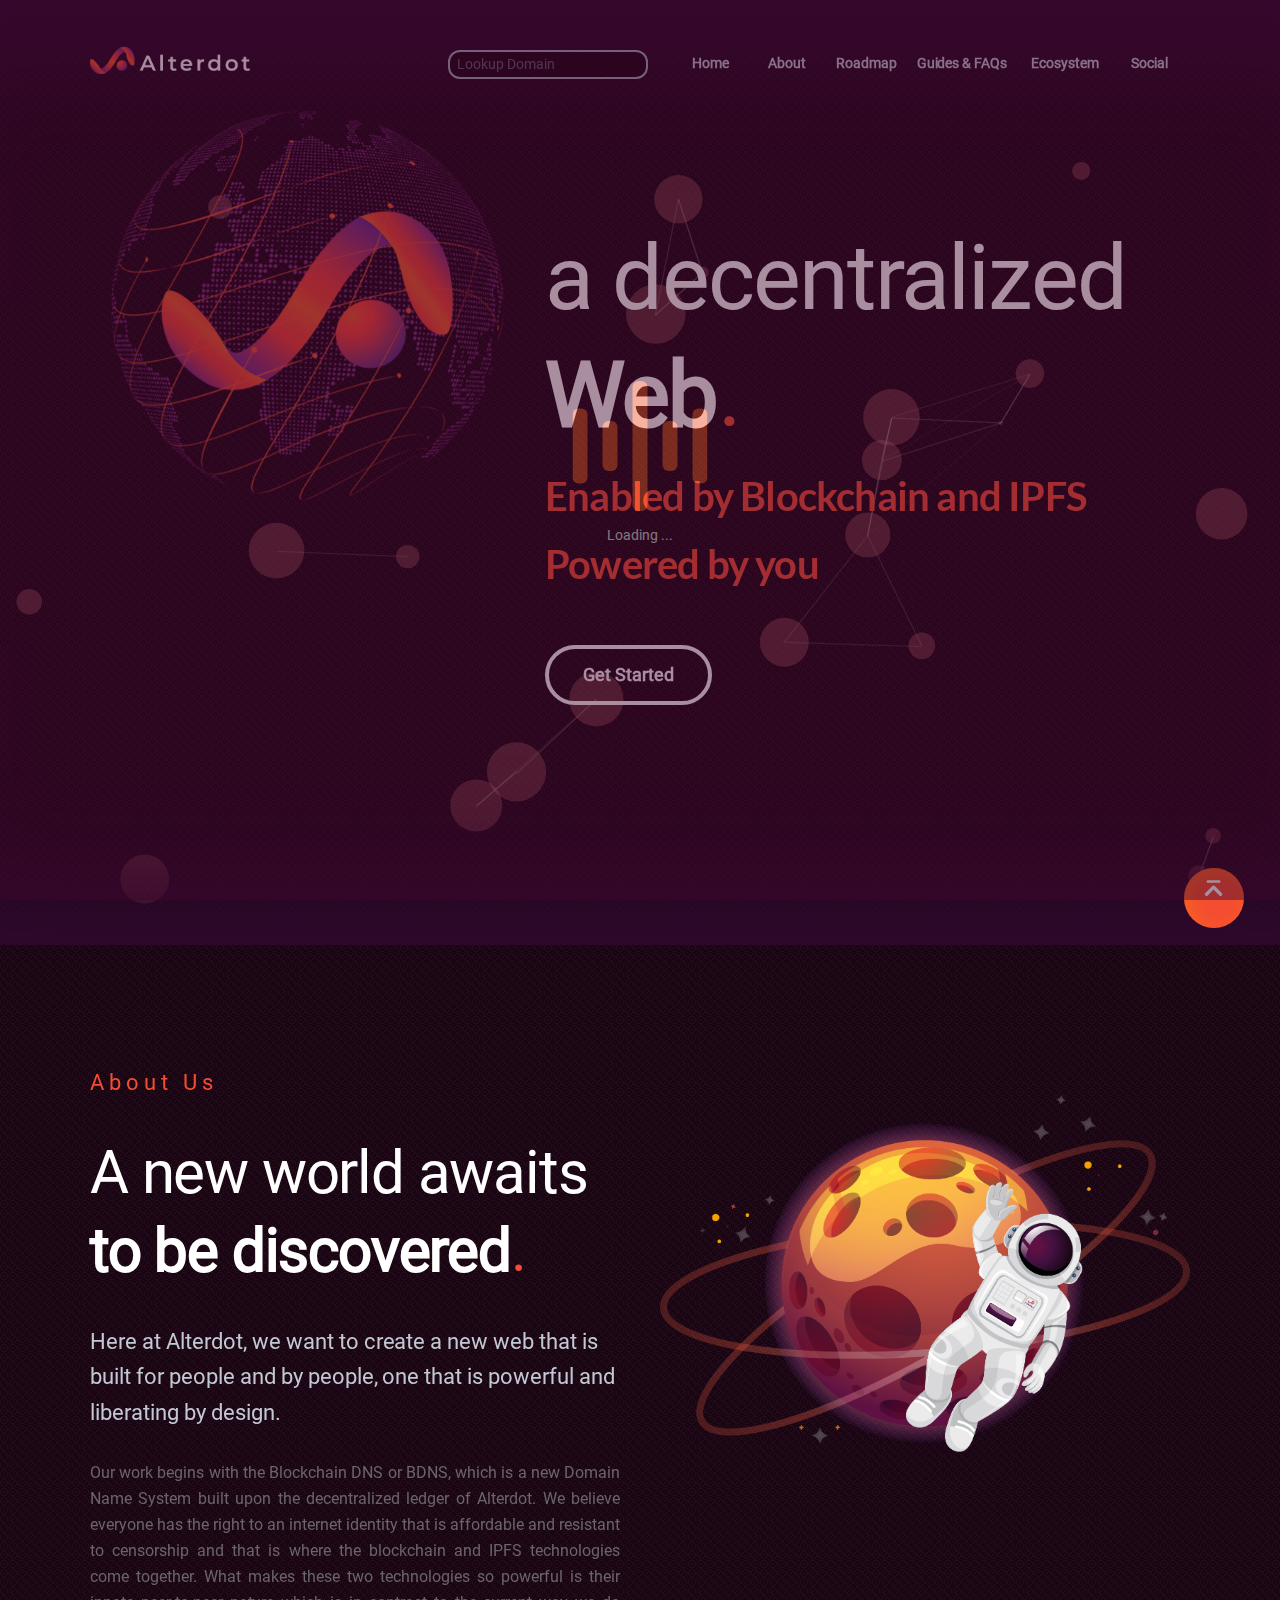
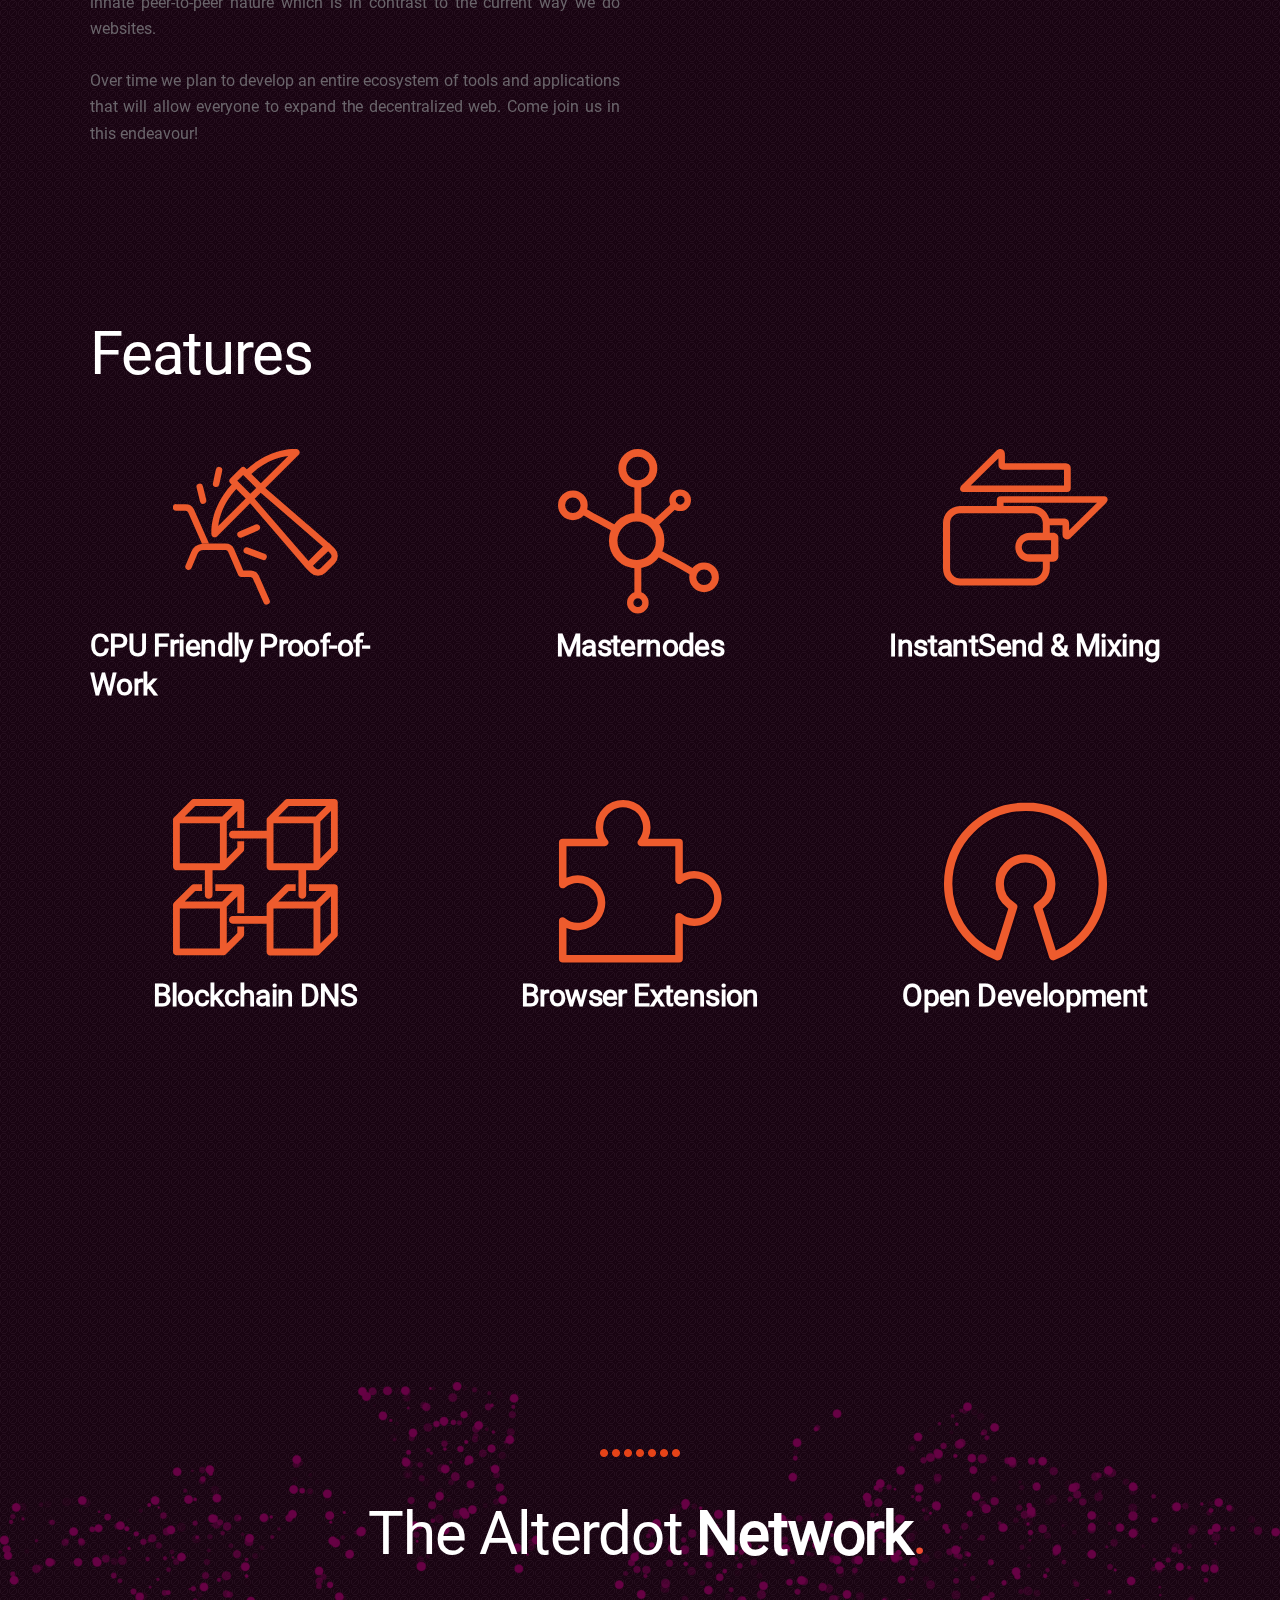
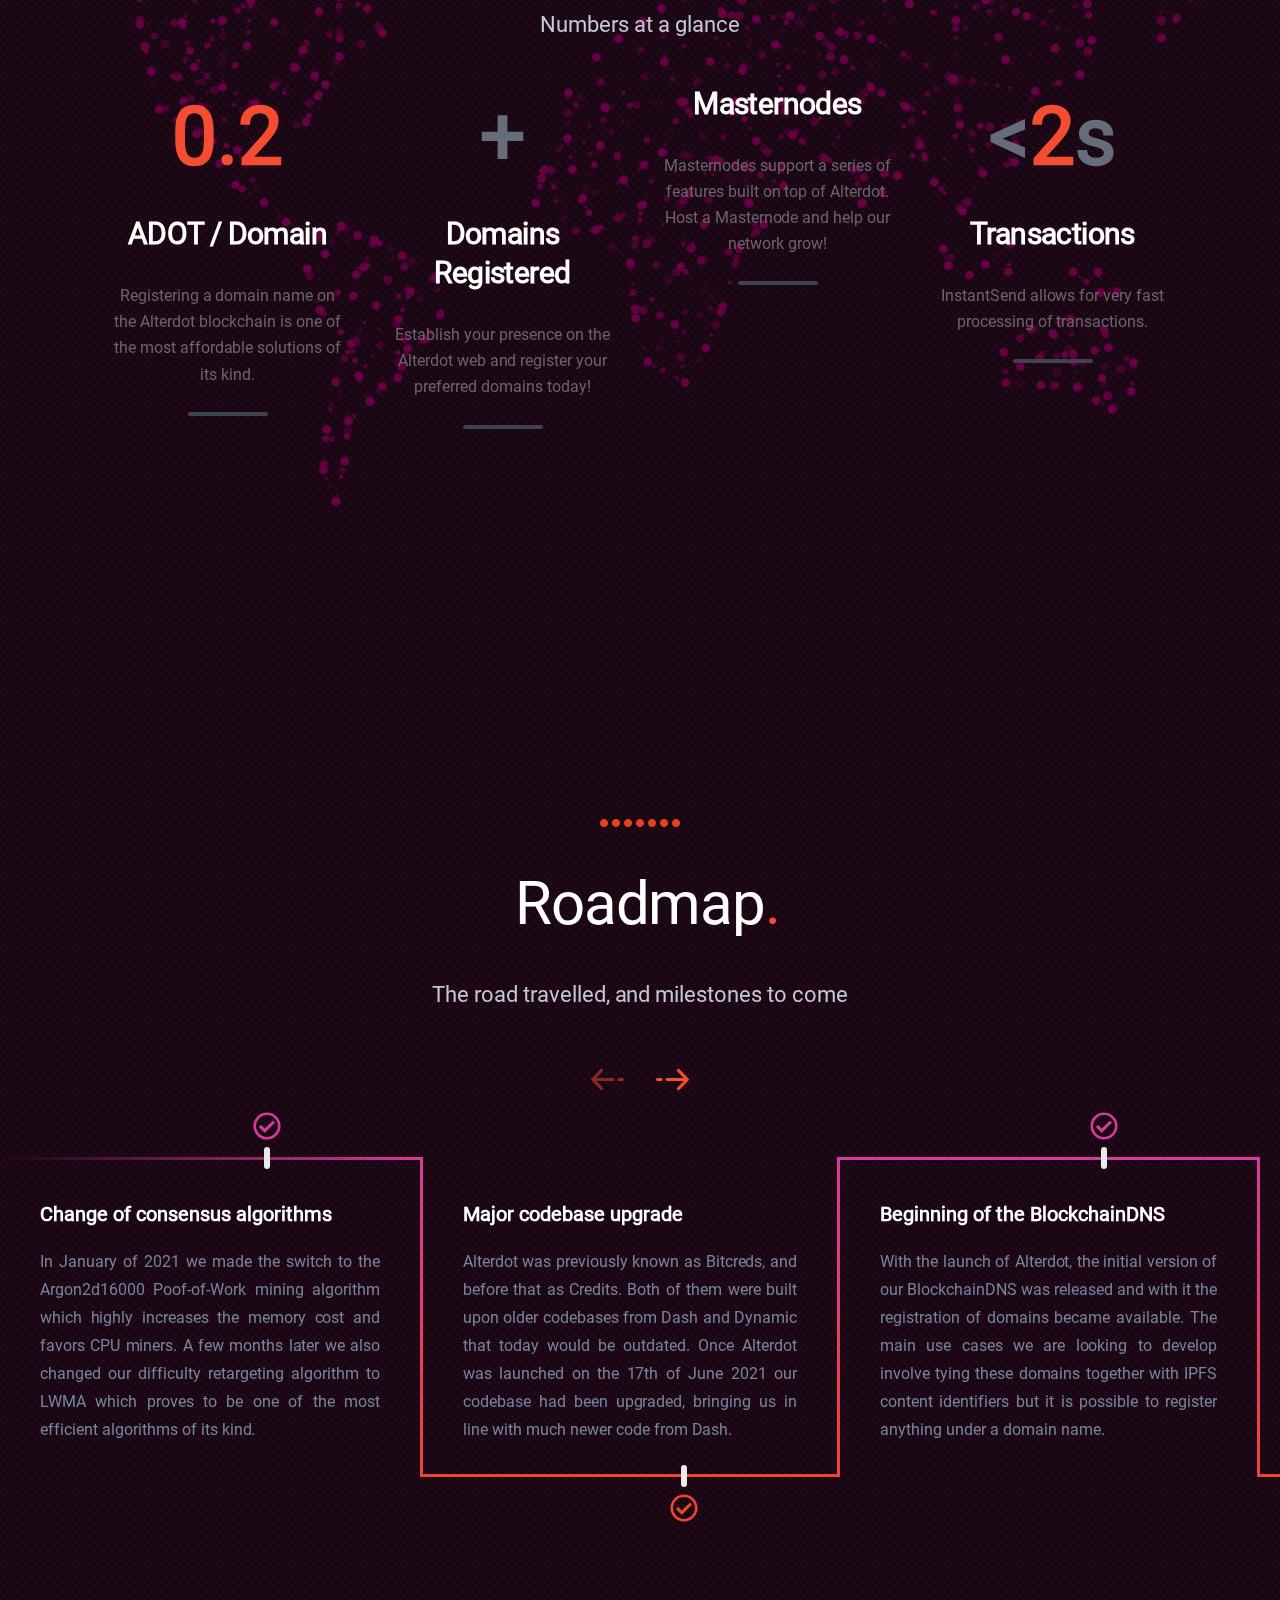
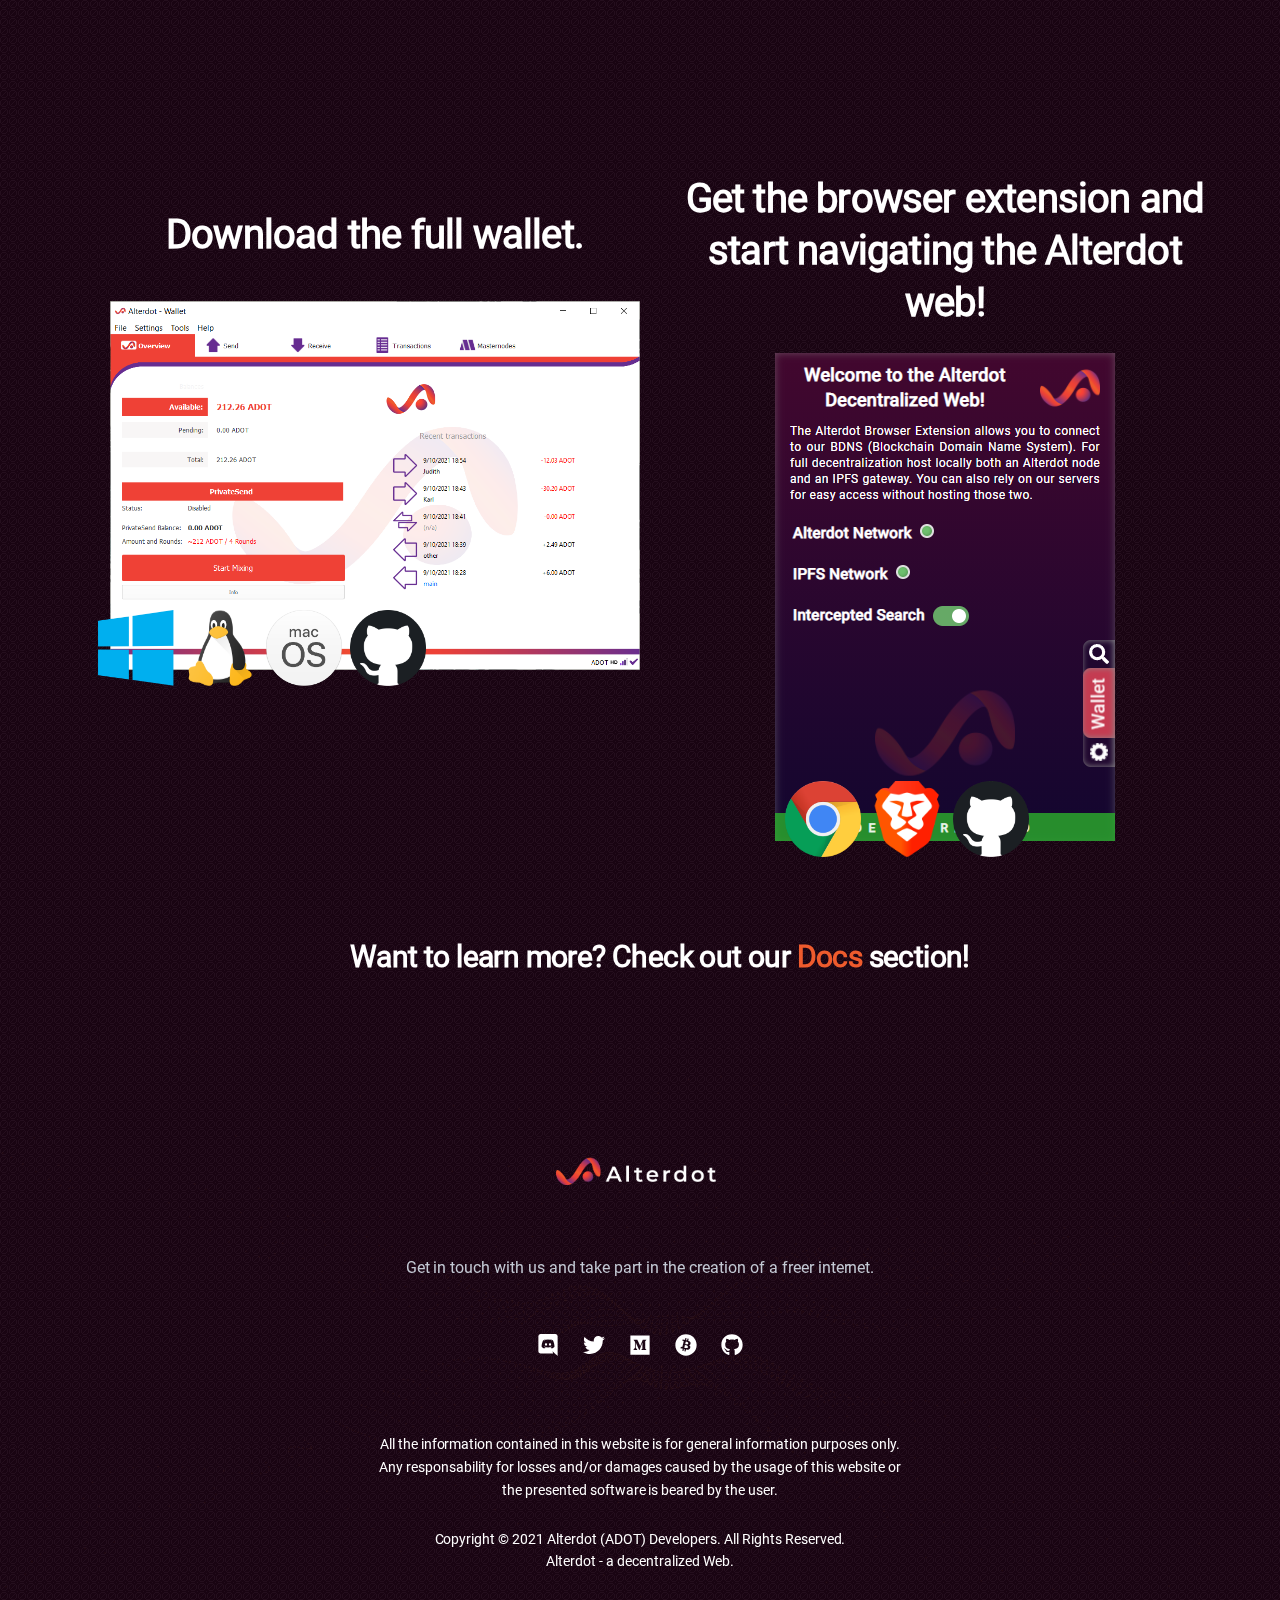
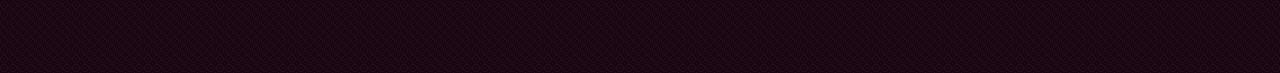
==== commit 8dda94b3: "added Chrome Web Store link and GitHub logo" ====
--- a/index.html
+++ b/index.html
@@ -564,7 +564,7 @@
                             <img class="sup-platform" src="img/macos-logo.png" alt="Mac">
                         </a>
                         <a href="https://github.com/Alterdot/Alterdot">
-                            <span class="sup-platform source-code">{//}</span>
+                            <img class="sup-platform" src="img/github-logo.png" alt="GitHub">
                         </a>
                     </div>
                 </div>
@@ -572,11 +572,14 @@
                     <h3 class="">Get the browser extension and start navigating the Alterdot web!</h3>
                     <img class="responsive-width-50" src="img/browser-extension-img.png" alt="Browser Extension">
                     <div class="supported-platforms">
-                        <a href="https://github.com/Alterdot/browser-extension/releases/latest">
+                        <a href="https://chrome.google.com/webstore/detail/alterdot-browser-extensio/ioblpebmfllgahknonobbkenomklplhn">
                             <img class="sup-platform" src="img/chrome-logo.png" alt="Chrome">
                         </a>
-                        <a href="https://github.com/Alterdot/browser-extension/releases/latest">
+                        <a href="https://chrome.google.com/webstore/detail/alterdot-browser-extensio/ioblpebmfllgahknonobbkenomklplhn">
                             <img class="sup-platform" src="img/brave-logo.png" alt="Brave">
+                        </a>
+						<a href="https://github.com/Alterdot/browser-extension">
+                            <img class="sup-platform" src="img/github-logo.png" alt="GitHub">
                         </a>
                     </div>
                 </div>
--- a/css/main.css
+++ b/css/main.css
@@ -209,19 +209,6 @@
 .supported-platforms a, .sup-platform {
     height: 76px;
     width: 76px;
-}
-
-.source-code {
-    font-size: 36px;
-    border-radius: 36px;
-    background: black;
-    width: 76px;
-    height: 76px;
-    color: white;
-    display: flex;
-    align-items: center;
-    justify-content: center;
-    border: 2px solid white;
 }
 
 .docs-link {
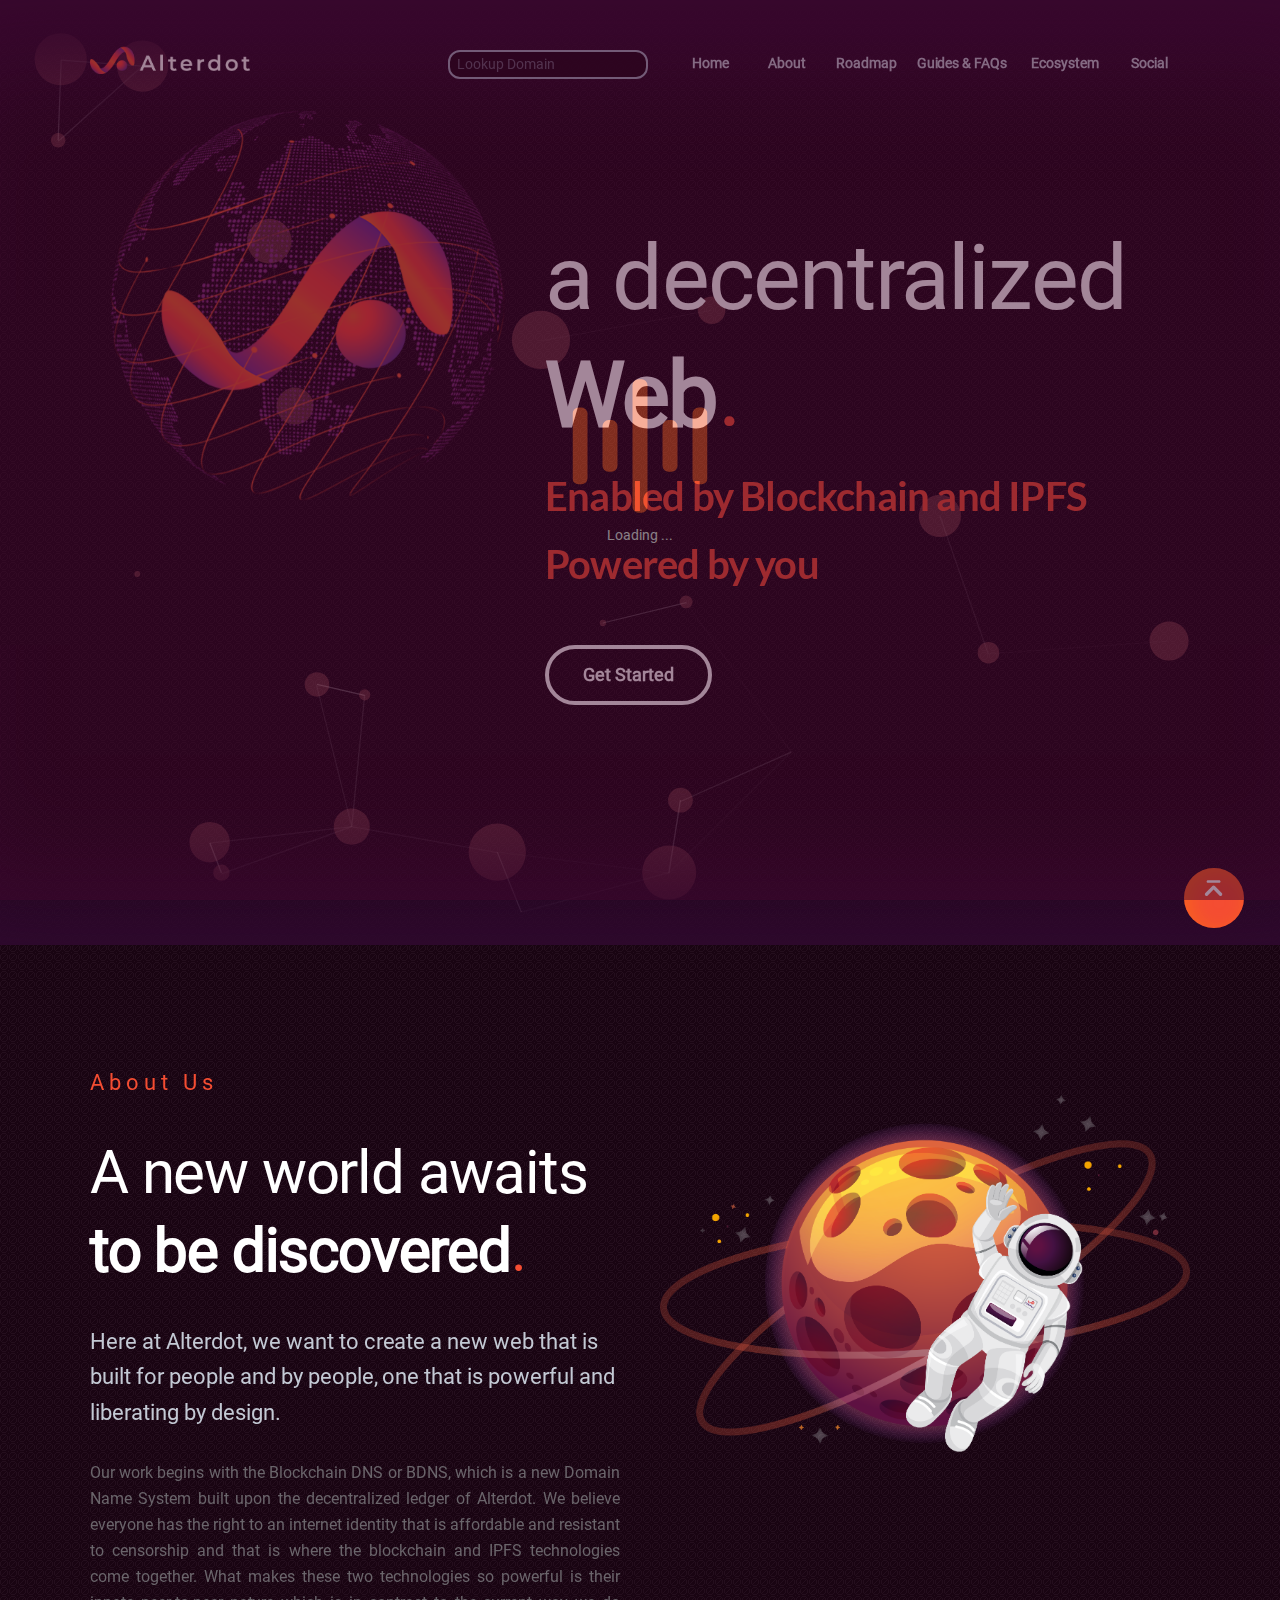
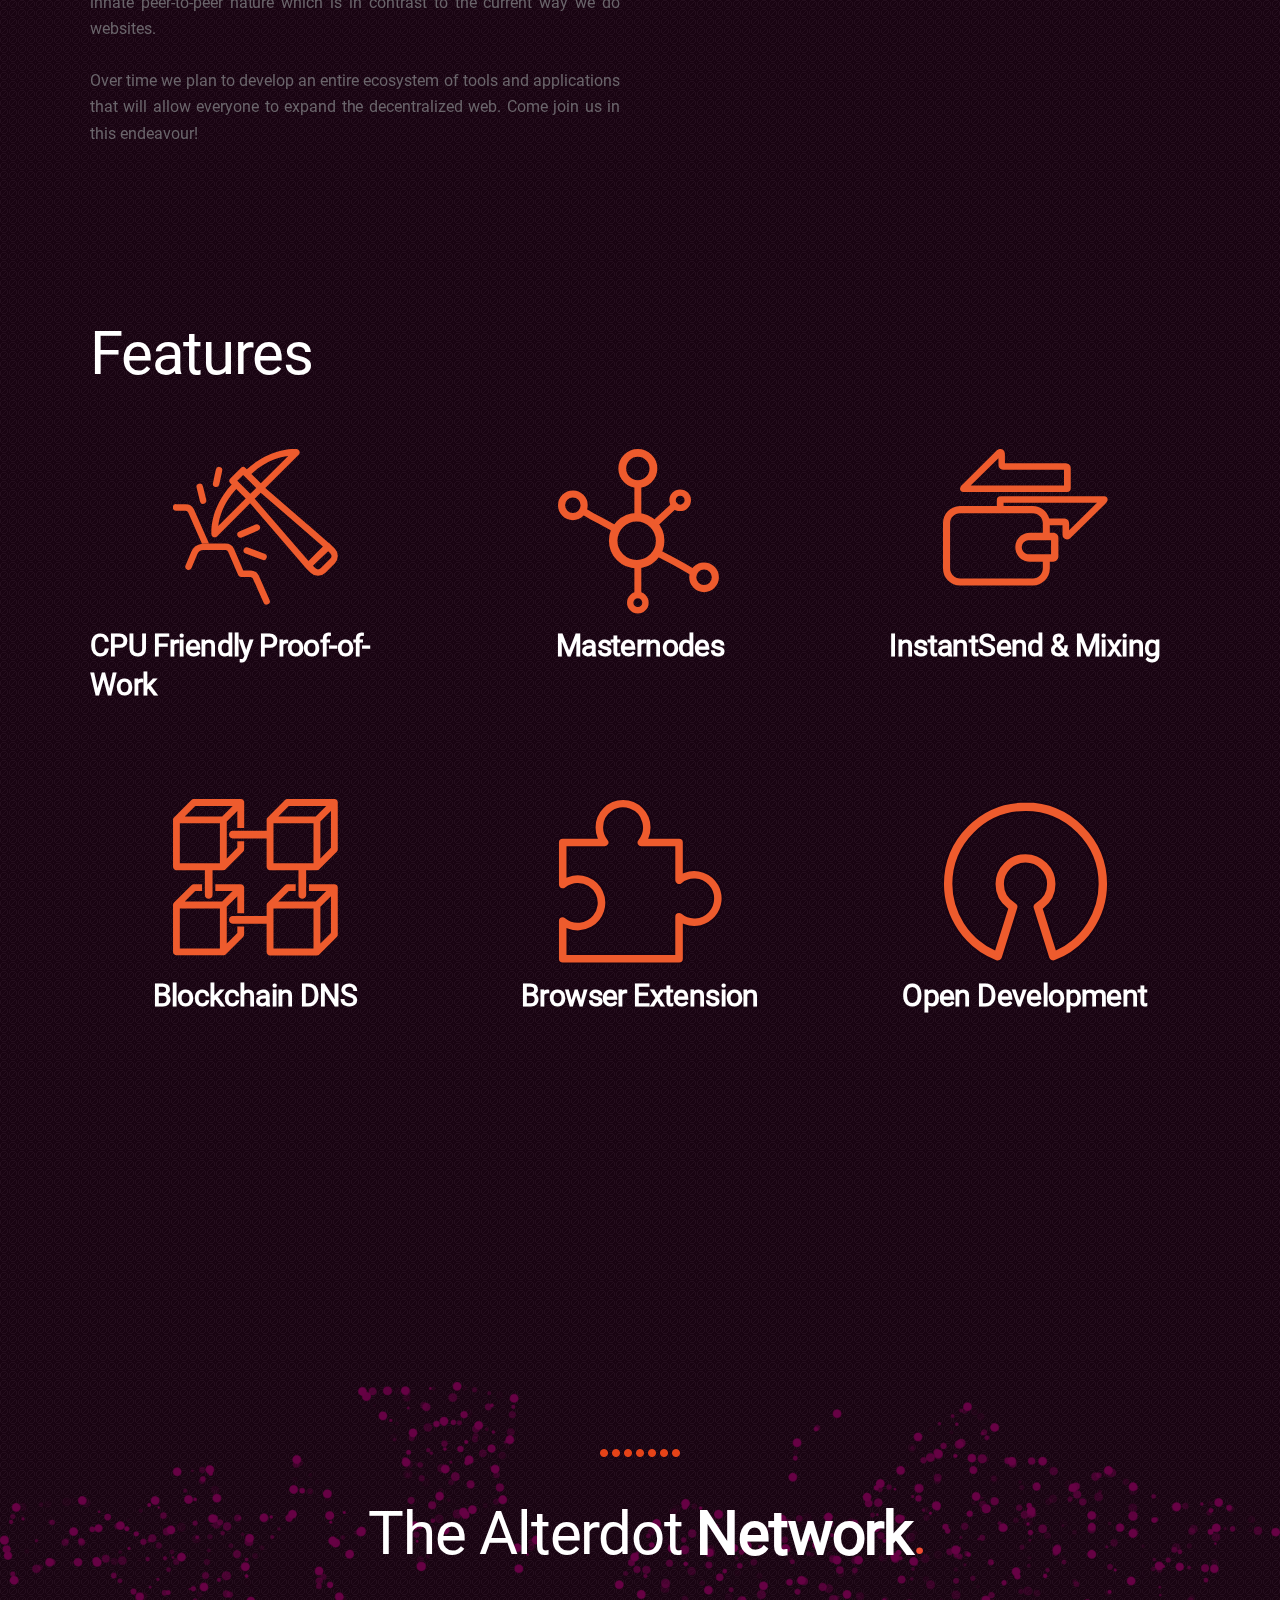
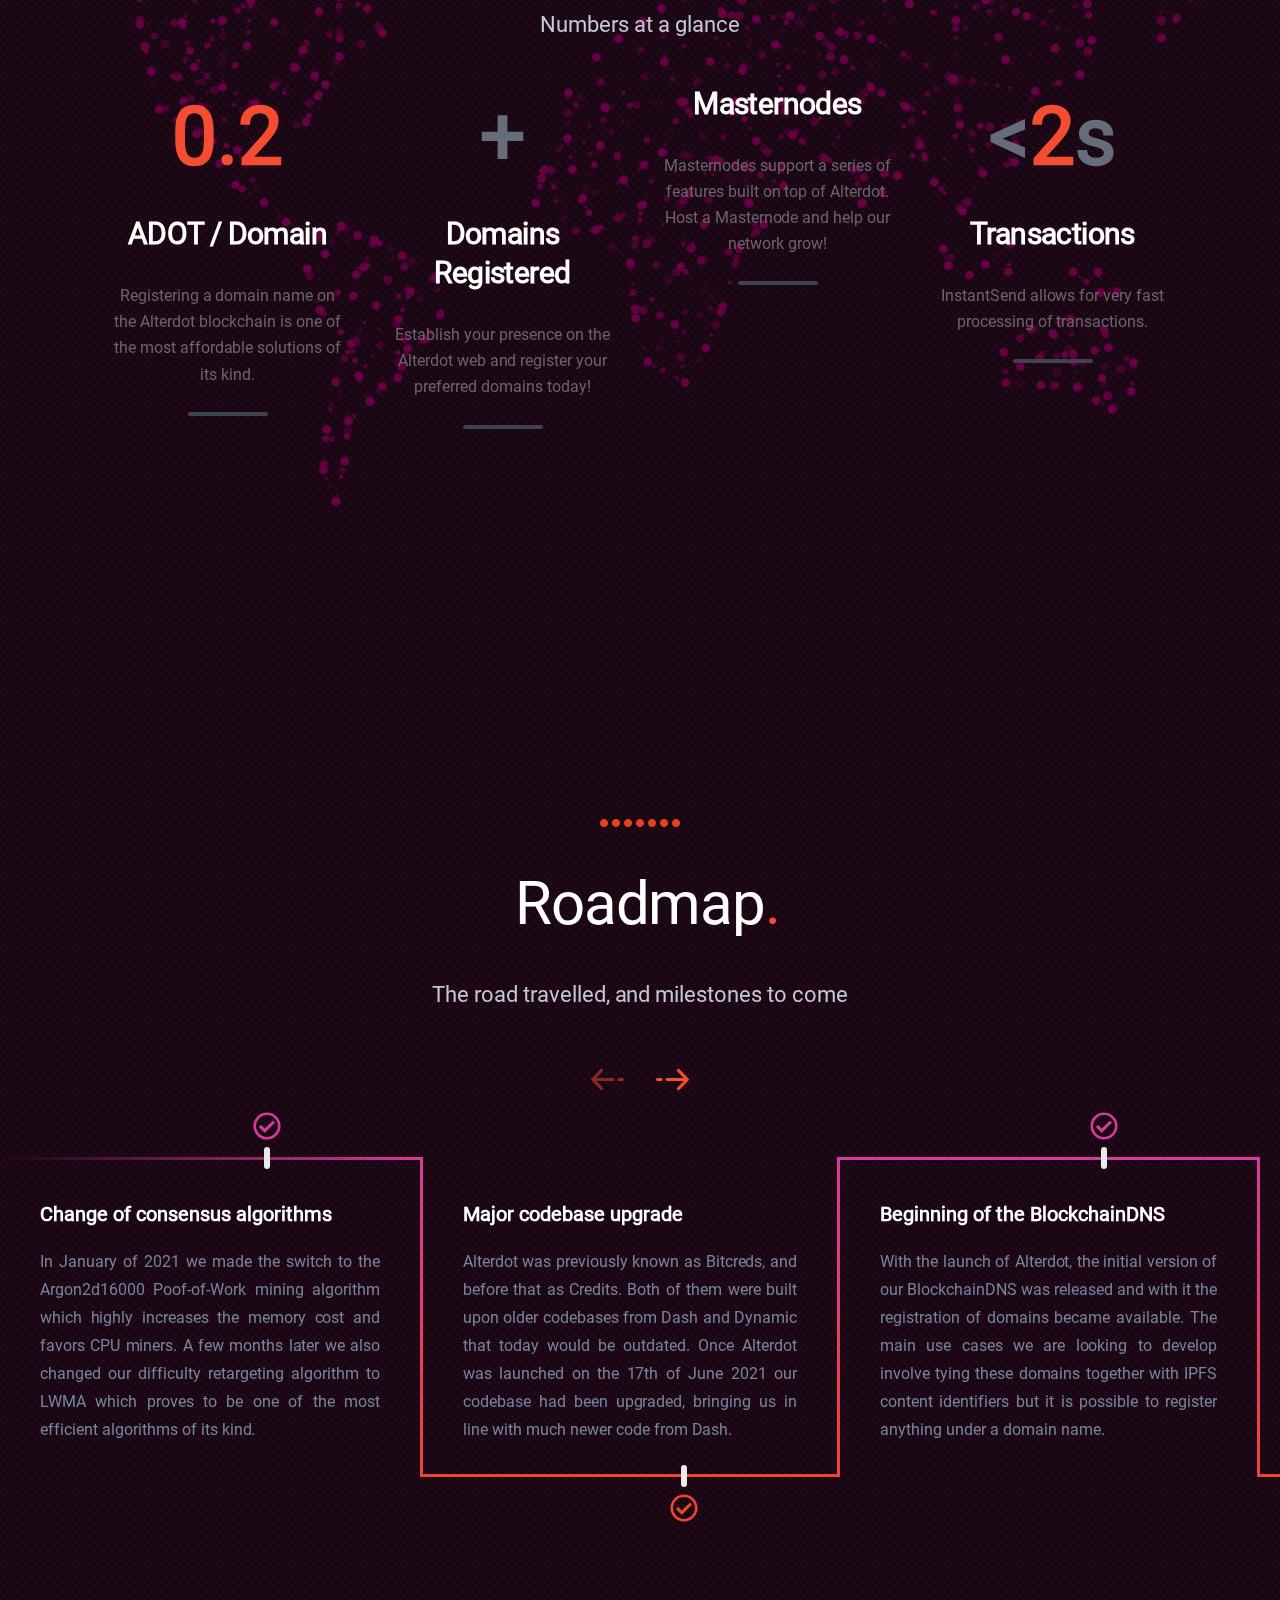
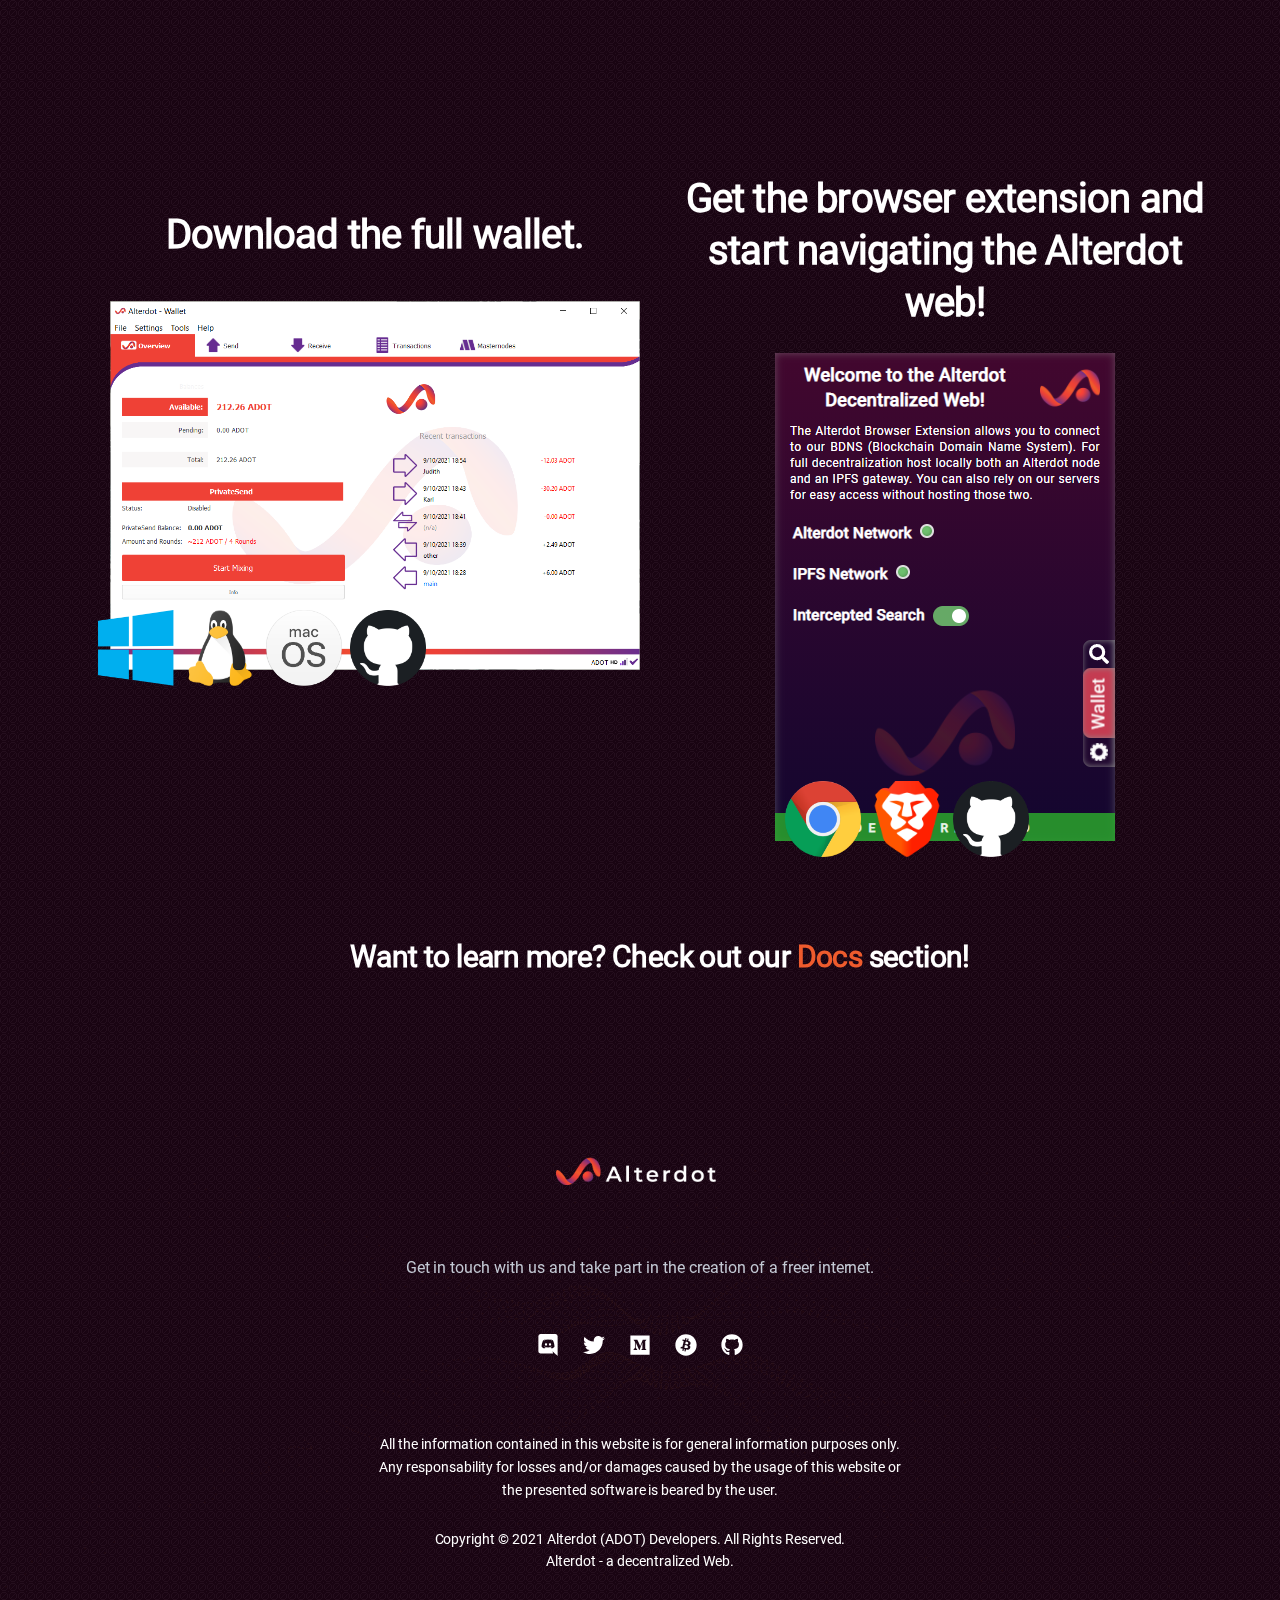
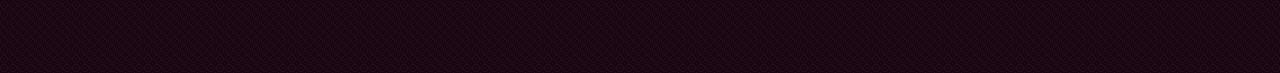
==== commit 8be07c0e: "added new pools and corrected links" ====
--- a/index.html
+++ b/index.html
@@ -164,9 +164,11 @@
 											<h5 class="megamenu-item-info-title">Explorers</h5>
 										</li>
 										<li>
-											<a href="https://explorer.alterdot.network/">
-                                                <img src="img/pool_enaserver.png" class="adot-icon" alt="Official">
-                                                Official
+											<a href="https://explorer.alterdot.network/" target="_blank">
+                                                <img src="img/pool.png" class="adot-icon" alt="Official">
+                                                <span>
+													Official
+												</span>
                                             </a>
 										</li>
 									</ul>
@@ -178,16 +180,34 @@
 										</li>
 										<li>
                                             <a href="https://pool.enaserver.com/" target="_blank">
-                                                <img src="img/pool_enaserver.png" class="adot-icon" alt="Enaserver">
-                                                <div>
-                                                    Enaserver <span>(Official)</span>
-                                                </div>
+                                                <img src="img/pool.png" class="adot-icon" alt="Enaserver">
+                                                <span>
+													Enaserver (Official)
+												</span>
                                             </a>
 										</li>
 										<li>
                                             <a href="https://letshash.it/" target="_blank">
-                                                <img src="img/pool_lhi.png" class="adot-icon" alt="letshash.it">
-                                                letshash.it
+                                                <img src="img/letshashit.png" class="adot-icon" alt="letshash.it">
+                                                <span>
+													letshash.it
+												</span>
+                                            </a>
+										</li>
+										<li>
+                                            <a href="https://murkapool.it/" target="_blank">
+                                                <img src="img/pool.png" class="adot-icon" alt="MurkaPool">
+                                                <span>
+													MurkaPool
+												</span>
+                                            </a>
+										</li>
+										<li>
+                                            <a href="https://zpool.ca/" target="_blank">
+                                                <img src="img/zpool.png" class="adot-icon" alt="zpool">
+                                                <span>
+													ZPOOL
+												</span>
                                             </a>
 										</li>
 									</ul>
@@ -203,7 +223,7 @@
                                                 Cratex
                                             </a>
 										</li>
-                                        <li>
+										<li>
                                             <a href="https://www.exbitron.com/trading/adotusdt" target="_blank">
                                                 <img src="img/exbitron.png" class="adot-icon" alt="Exbitron">
                                                 Exbitron
@@ -228,13 +248,13 @@
 								</div>
 
 								<div class="menu-column">
-									<a href="https://twitter.com/alter_dot" target="_blank">
+									<a href="https://twitter.com/AlterdotNetwork" target="_blank">
 										<img class="menu-social-item" src="img/twitter.png" alt="image">
 									</a>
 								</div>
 								
 								<div class="menu-column">
-									<a href="https://alter-dot.medium.com/" target="_blank">
+									<a href="https://alterdot.medium.com/" target="_blank">
 										<img class="menu-social-item menu-medium-item" src="img/medium.png" alt="image">
 									</a>
 								</div>
@@ -246,7 +266,7 @@
 								</div>
 
 								<div class="menu-column">
-									<a href="https://github.com/alterdot" target="_blank">
+									<a href="https://github.com/Alterdot" target="_blank">
 										<img class="menu-social-item menu-medium-item" src="img/github.png" alt="image">
 									</a>
 								</div>
@@ -531,10 +551,10 @@
             <p><i class="far fa-check-circle"></i><span class="timeline-title">Beginning of the BlockchainDNS</span>With the launch of Alterdot, the initial version of our BlockchainDNS was released and with it the registration of domains became available. The main use cases we are looking to develop involve tying these domains together with IPFS content identifiers but it is possible to register anything under a domain name.</p>
             <p><i class="far fa-check-circle"></i><span class="timeline-title">Deterministic Masternodes</span>One of the most significant changes brought by the upgraded codebase is the Deterministic Masternodes system which stores functional information on-chain rather than individually on each Masternode as was the case with the old system. This change leads to a more secure and predictable system.</p>
             <p><i class="far fa-check-circle"></i><span class="timeline-title">Long-Living Masternode Quorums</i></span>The Masternode network is expanded with a new functionality which implies the formation of quorums or sets of Masternodes that work together towards accomplishing certain tasks. After a quorum has been successfully created, it remains active for several hours or days.</p>
-            <p><span class="timeline-here">We are here</span><span class="timeline-title">Browser Extension and Website</span>Our browser extension and website represent main facillitators of the Alterdot ecosystem as they include features that enable accessing our decentralized web through blockchain domain name resolution and more.</p>
-            <p><span class="timeline-title">Insight Explorer and API</span>The Insight block explorer and API includes several important features that our current main explorer is lacking. Having those features allows for further development and expansion of the Alterdot ecosystem in the area of web applications.</p>
+            <p><i class="far fa-check-circle"></i><span class="timeline-title">Browser Extension and Website</span>Our browser extension and website represent main facillitators of the Alterdot ecosystem as they include features that enable accessing our decentralized web through blockchain domain name resolution and more.</p>
+            <p><span class="timeline-title"><span class="timeline-here">We are here</span>Activation of ChainLocks</span>ChainLocks represent a protection mechanism against 51% attacks that makes use of the Masternode network. Quorums of Masternodes start collectively signing past blocks which are then recognized by the rest of the network as secure since they can no longer be reorgnized.</p>
+			<p><span class="timeline-title">Insight Explorer and API</span>The Insight block explorer and API includes several important features that our current main explorer is lacking. Having those features allows for further development and expansion of the Alterdot ecosystem in the area of web applications.</p>
             <p><span class="timeline-title">Alterdot IPFS Gateway</span>The IPFS infrastructure currently available for free on the internet is maintained by numerous organizations. We are going to contribute by maintaining a public gateway ourselves since building on top of a technology also implies becoming part of it.</p>
-            <p><span class="timeline-title">Activation of ChainLocks</span>ChainLocks represent a protection mechanism against 51% attacks that makes use of the Masternode network. Quorums of Masternodes start collectively signing past blocks which are then recognized by the rest of the network as secure since they can no longer be reorgnized.</p>
             <p><span class="timeline-title">Light Wallet</span>The browser extension will be further expanded to include light wallet functionalities such as coin transfers and domain name management. In the initial version of the extension these operations are possible only if a full Alterdot wallet is running locally.</p>
             <p><span class="timeline-title">Introduction of Alternodes</span>Alternodes will be introduced as a second tier of Masternodes, having higher specifications. They will be running IPFS clients and they will allow for pinning IPFS content that resides under Alterdot domains. Alternodes will be the building block of our decentralized hosting solution.</p>
             <p><span class="timeline-title">Search Engine</span>A search engine for blockchain domain names will be created in order to easily find and discover Alterdot websites. Coupled with this, we will be looking into the creation a tagging system for websites in order to realize even more efficient queries.</p>
@@ -616,13 +636,13 @@
 						</li>
 
                         <li class="social-item">
-							<a href="https://twitter.com/alter_dot">
+							<a href="https://twitter.com/AlterdotNetwork">
 								<i class="fab fa-twitter adot-icon"></i>
 							</a>
 						</li>
 
                         <li class="social-item">
-							<a href="https://alter-dot.medium.com/">
+							<a href="https://alterdot.medium.com/">
 								<i class="fab fa-medium adot-icon"></i>
 							</a>
 						</li>
@@ -634,7 +654,7 @@
 						</li>
 
                         <li class="social-item">
-							<a href="https://github.com/alterdot">
+							<a href="https://github.com/Alterdot">
 								<i class="fab fa-github adot-icon"></i>
 							</a>
 						</li>
--- a/css/main.css
+++ b/css/main.css
@@ -393,18 +393,20 @@
         width: 6px;
         background-color: #eaeaea;
     }
+    .timeline p .timeline-here {
+        right: 102px;
+    }
     .timeline p .fa-check-circle {
         right: 139px;
     }
-    .timeline .timeline-here {
-        right: 102px;
-        bottom: -48px;
-    }
     .timeline p:nth-child(odd) {
         border-top: 3px solid;
     }
     .timeline p:nth-child(odd)::before {
         top: -13px;
+    }
+    .timeline p:nth-child(odd) .timeline-here {
+        top: -48px;
     }
     .timeline p:nth-child(odd) .fa-check-circle {
         color: #d53a9d;
@@ -416,6 +418,9 @@
     }
     .timeline p:nth-child(even)::before {
         bottom: -13px;
+    }
+    .timeline p:nth-child(even) .timeline-here {
+        bottom: -48px;
     }
     .timeline p:nth-child(even) .fa-check-circle {
         color: #ef4334;
@@ -539,6 +544,18 @@
     .timeline p:nth-child(even) .fa-check-circle {
         left: unset;
     }
+    .timeline p .timeline-title {
+        max-width: 90%;
+    }
+    .timeline p:nth-child(odd) .timeline-title {
+        margin-right: auto;
+    }
+    .timeline p:nth-child(even) .timeline-title {
+        margin-left: auto;
+    }
+    .timeline p .timeline-here+.timeline-title {
+        max-width: 70%;
+    }
     .timeline .timeline-here {
         left: unset;
         top: unset;
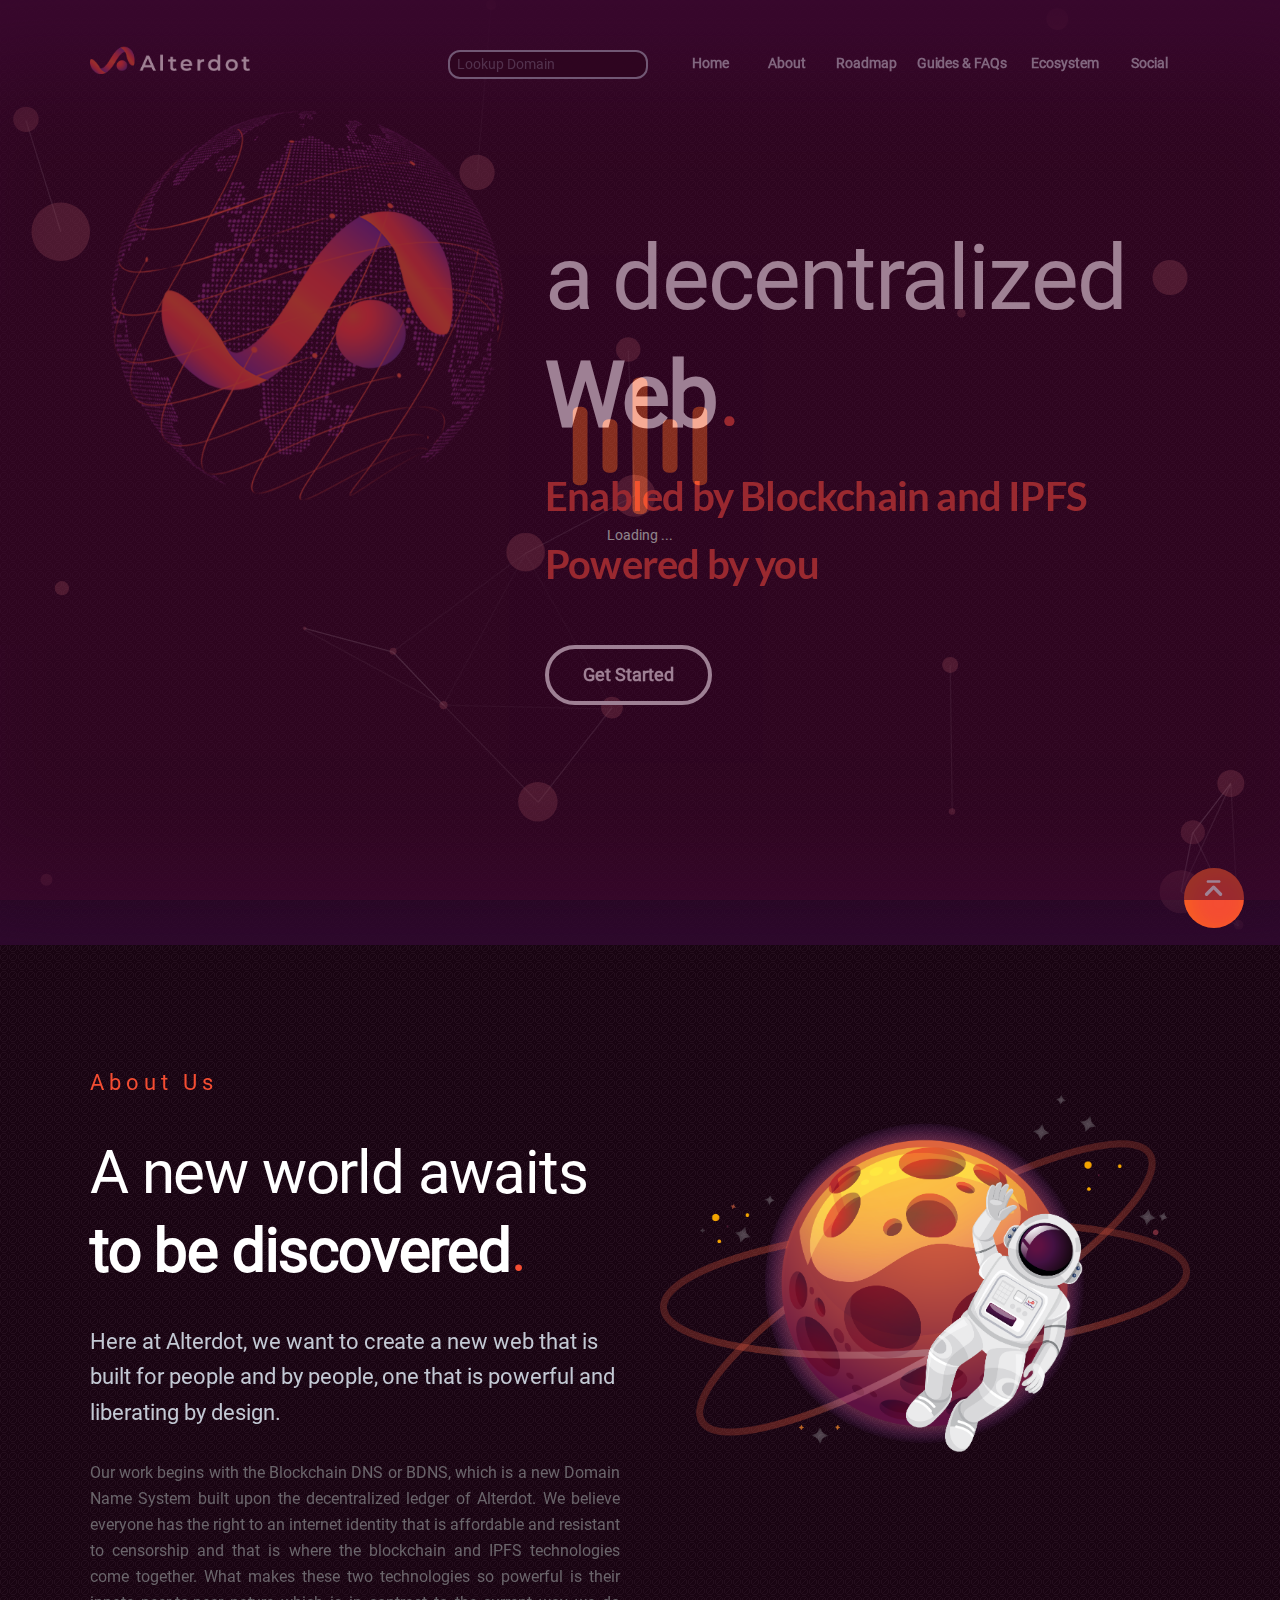
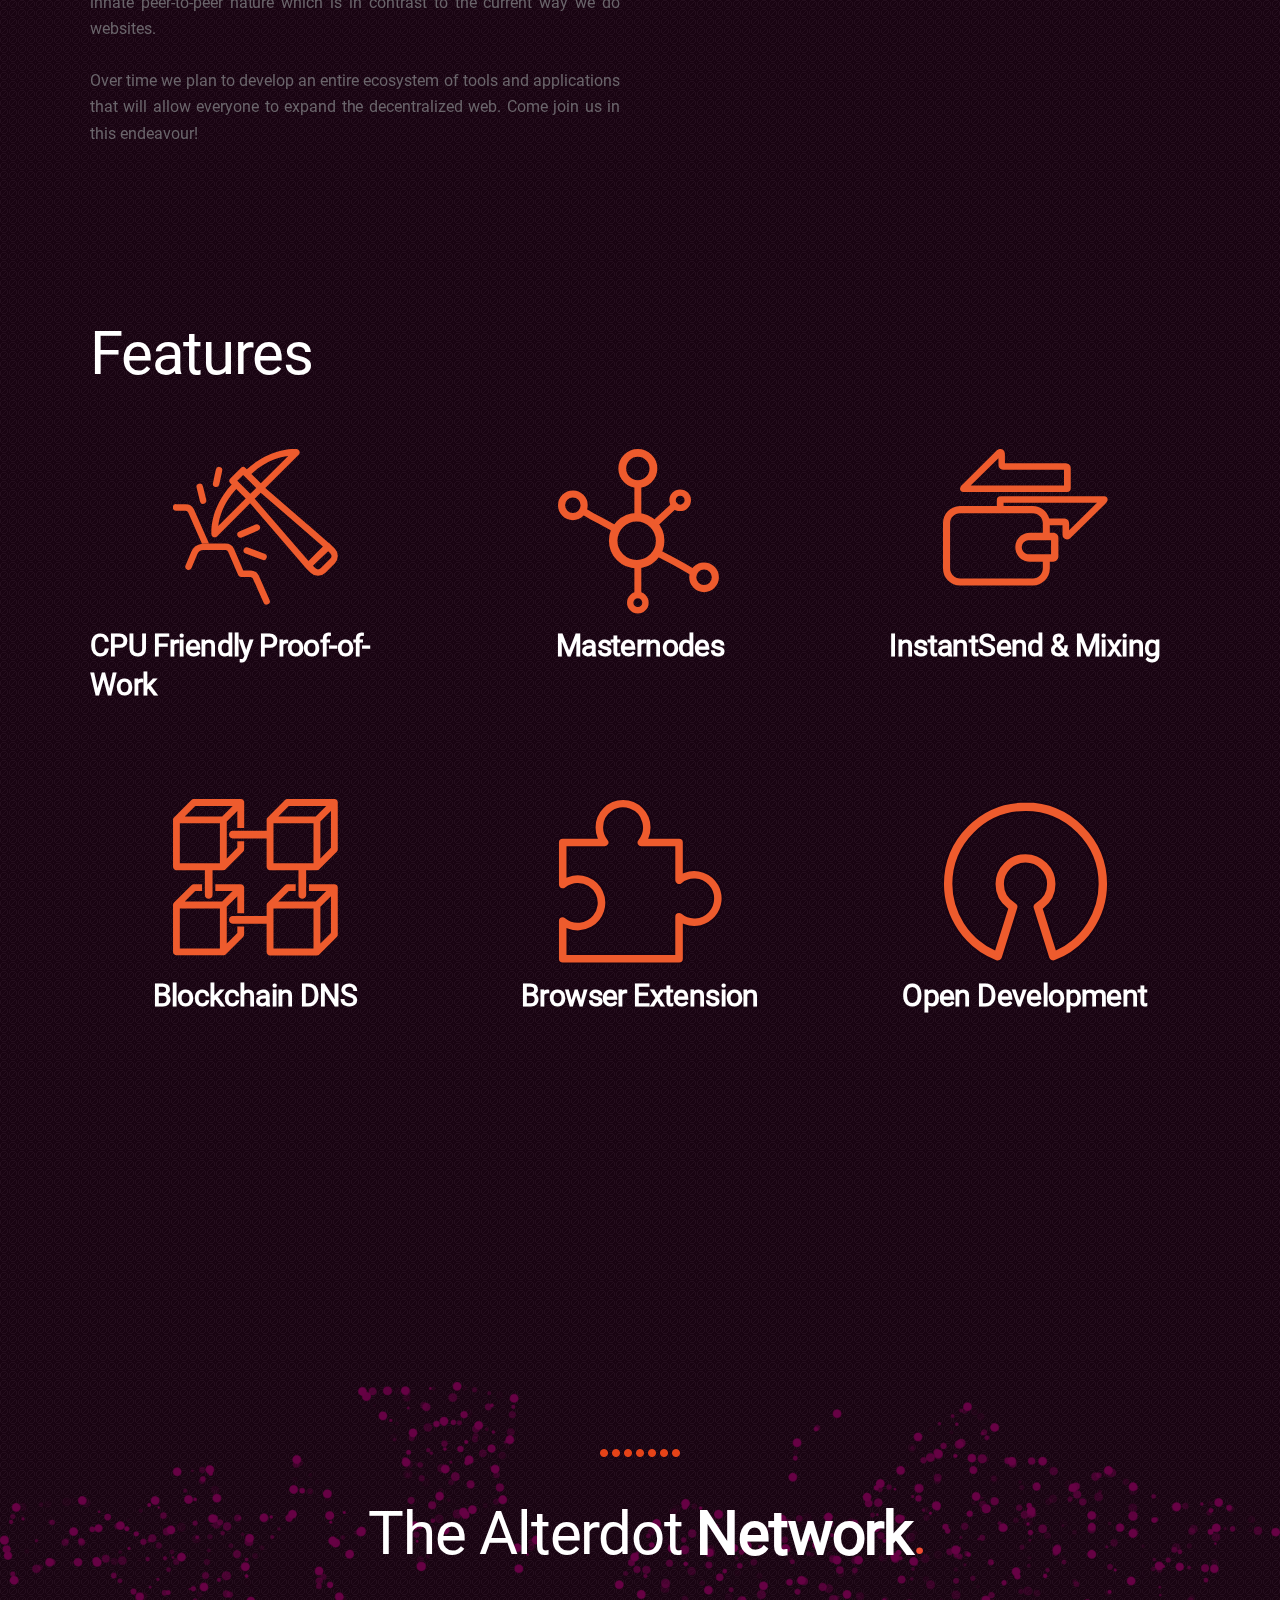
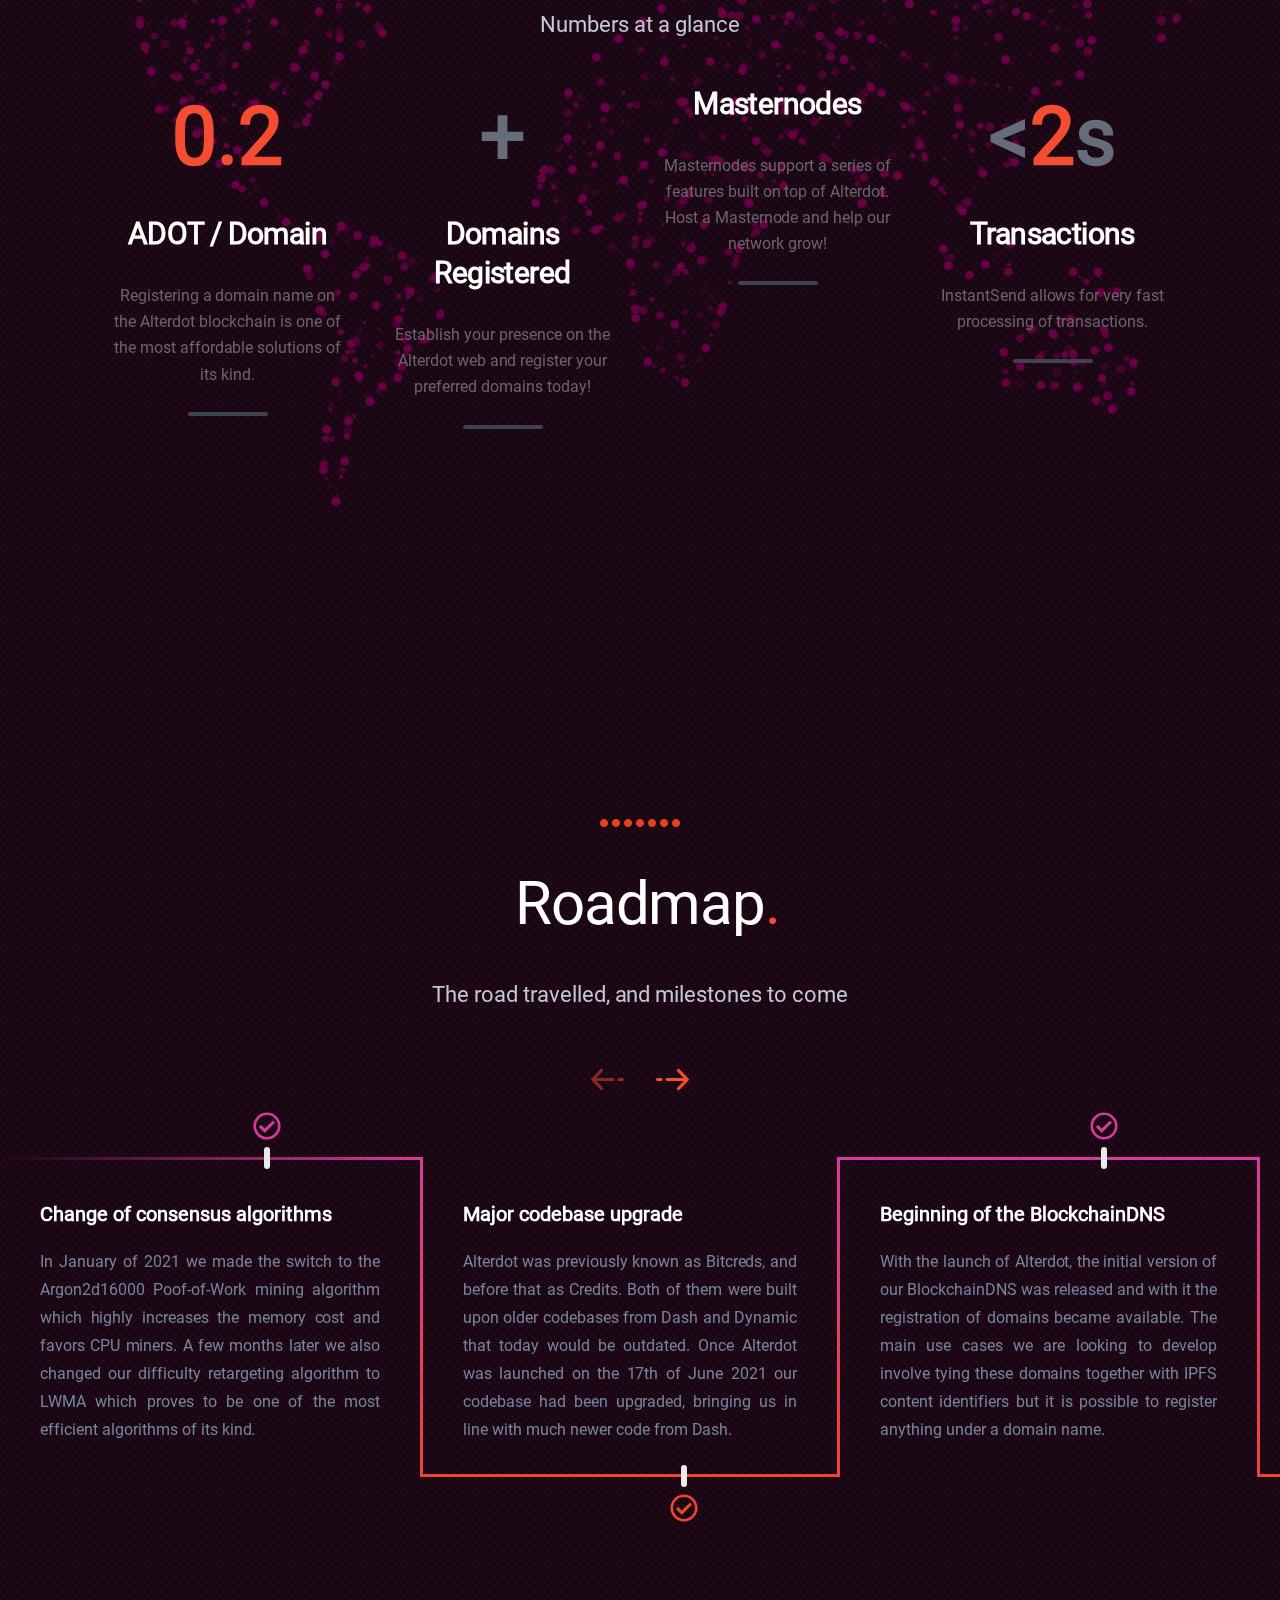
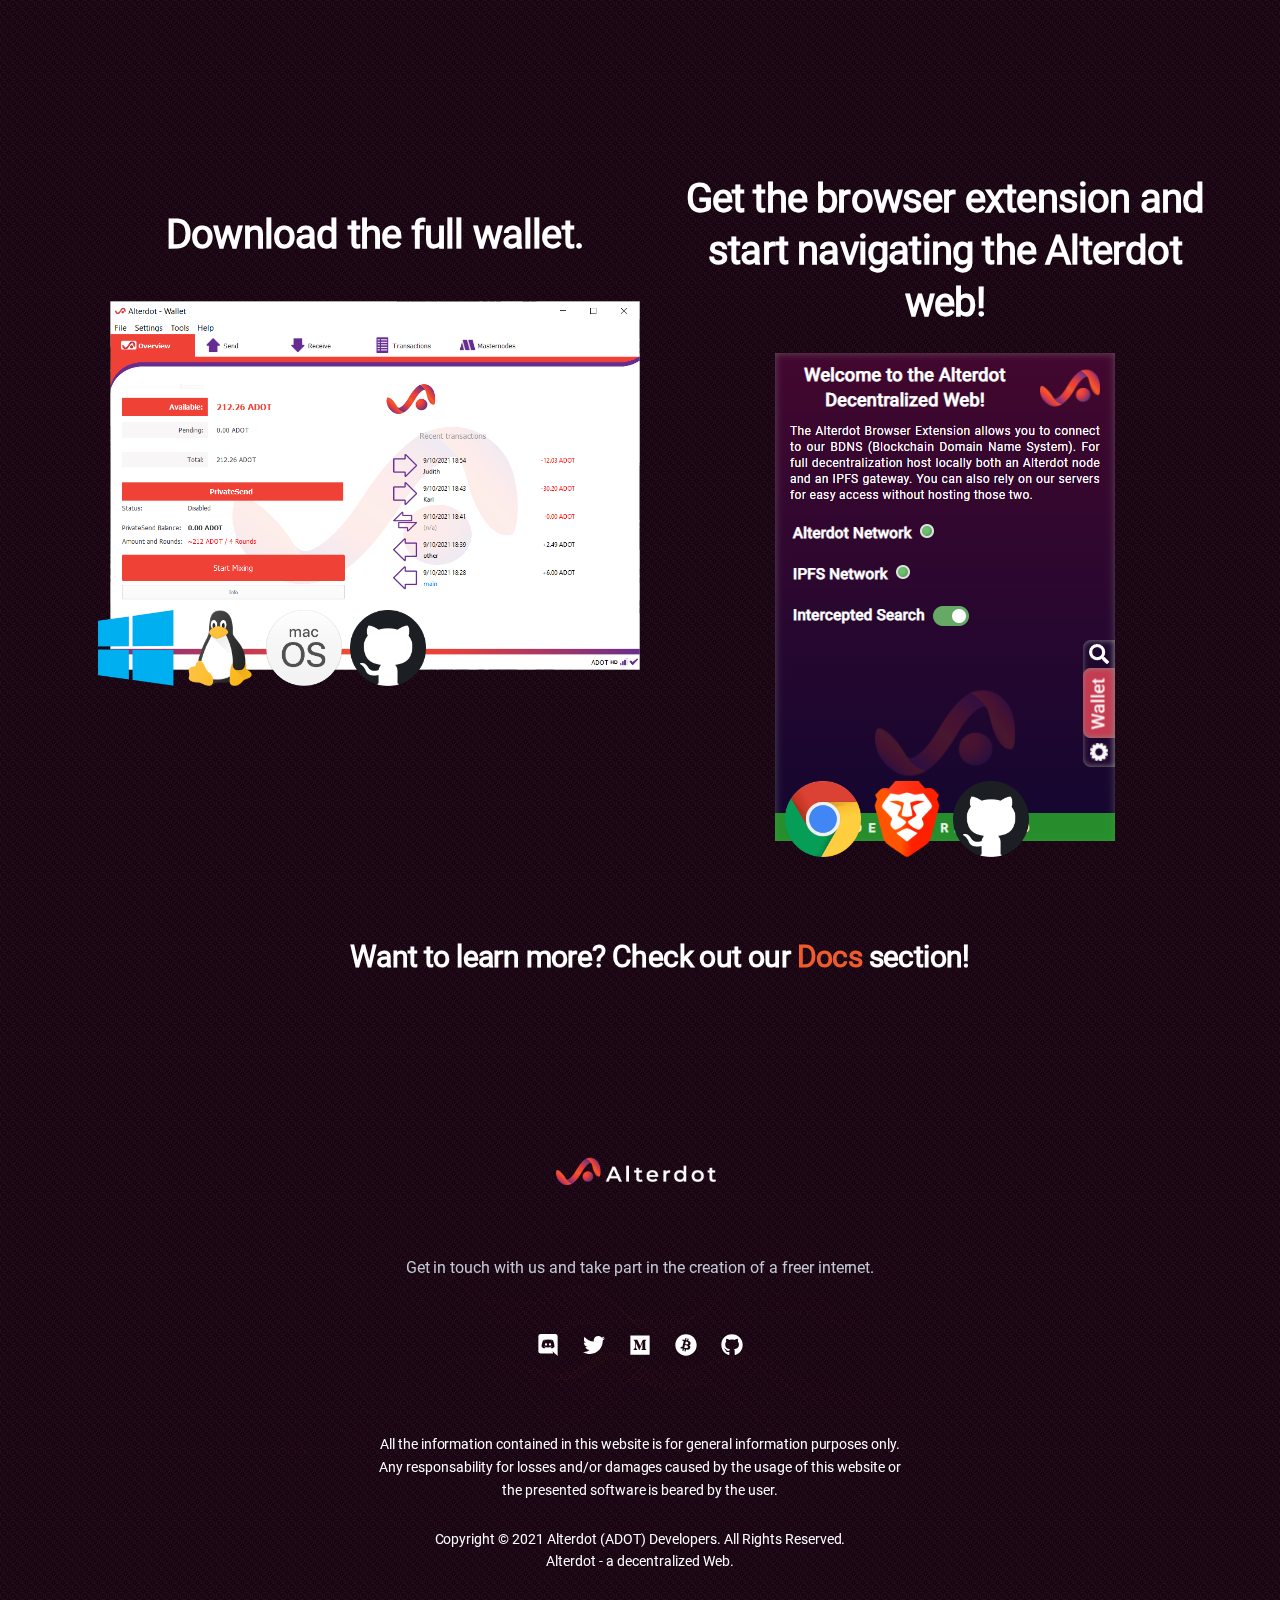
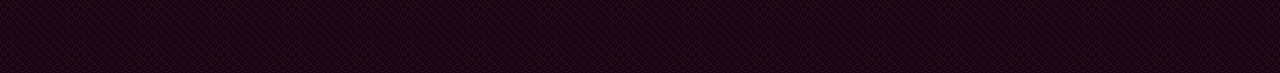
==== commit d94a5ef2: "Added Youtube logo" ====
--- a/index.html
+++ b/index.html
@@ -271,6 +271,12 @@
 									</a>
 								</div>
 								
+								<div class="menu-column">
+									<a href="https://www.youtube.com/channel/UCjRYTQO1yUS7fw1PlH0rpCQ" target="_blank">
+										<img class="menu-social-item menu-medium-item" src="img/youtube.png" alt="image">
+									</a>
+								</div>
+
 							</div>
 						</div>
 					</li>
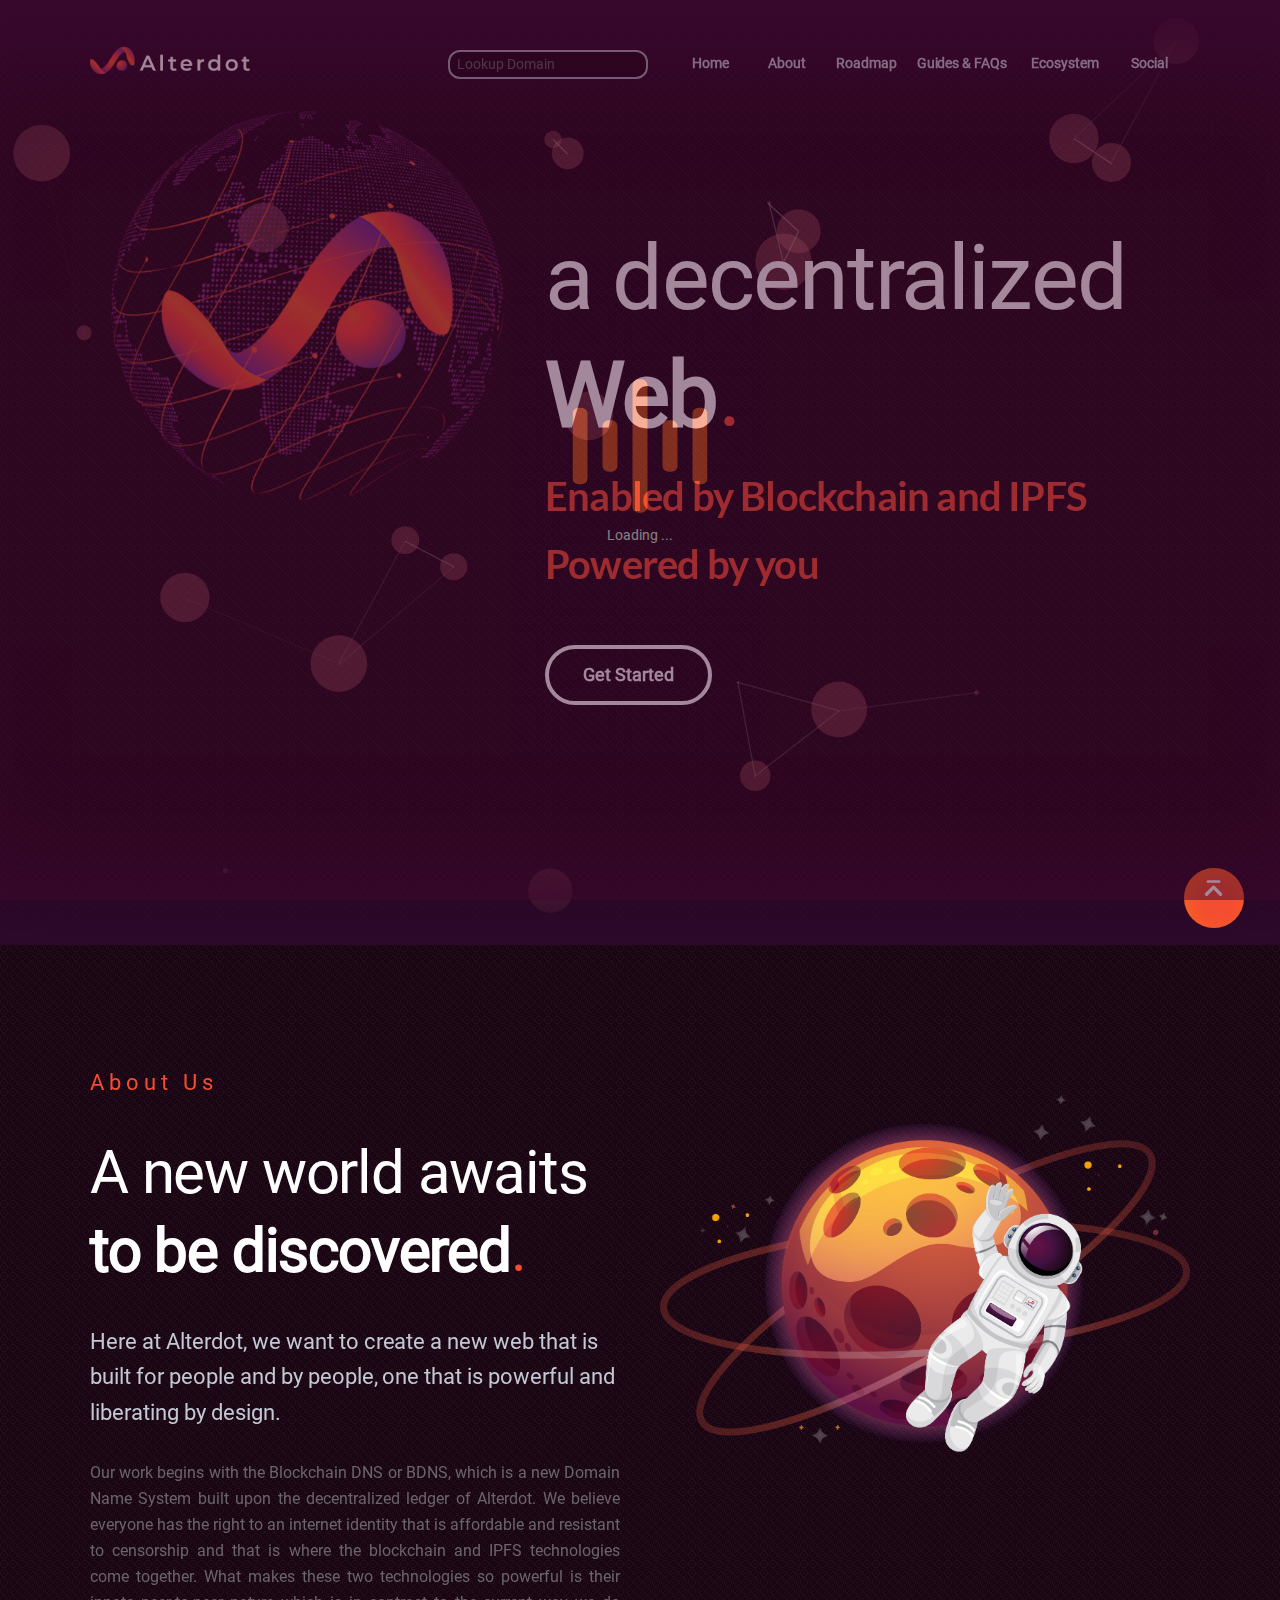
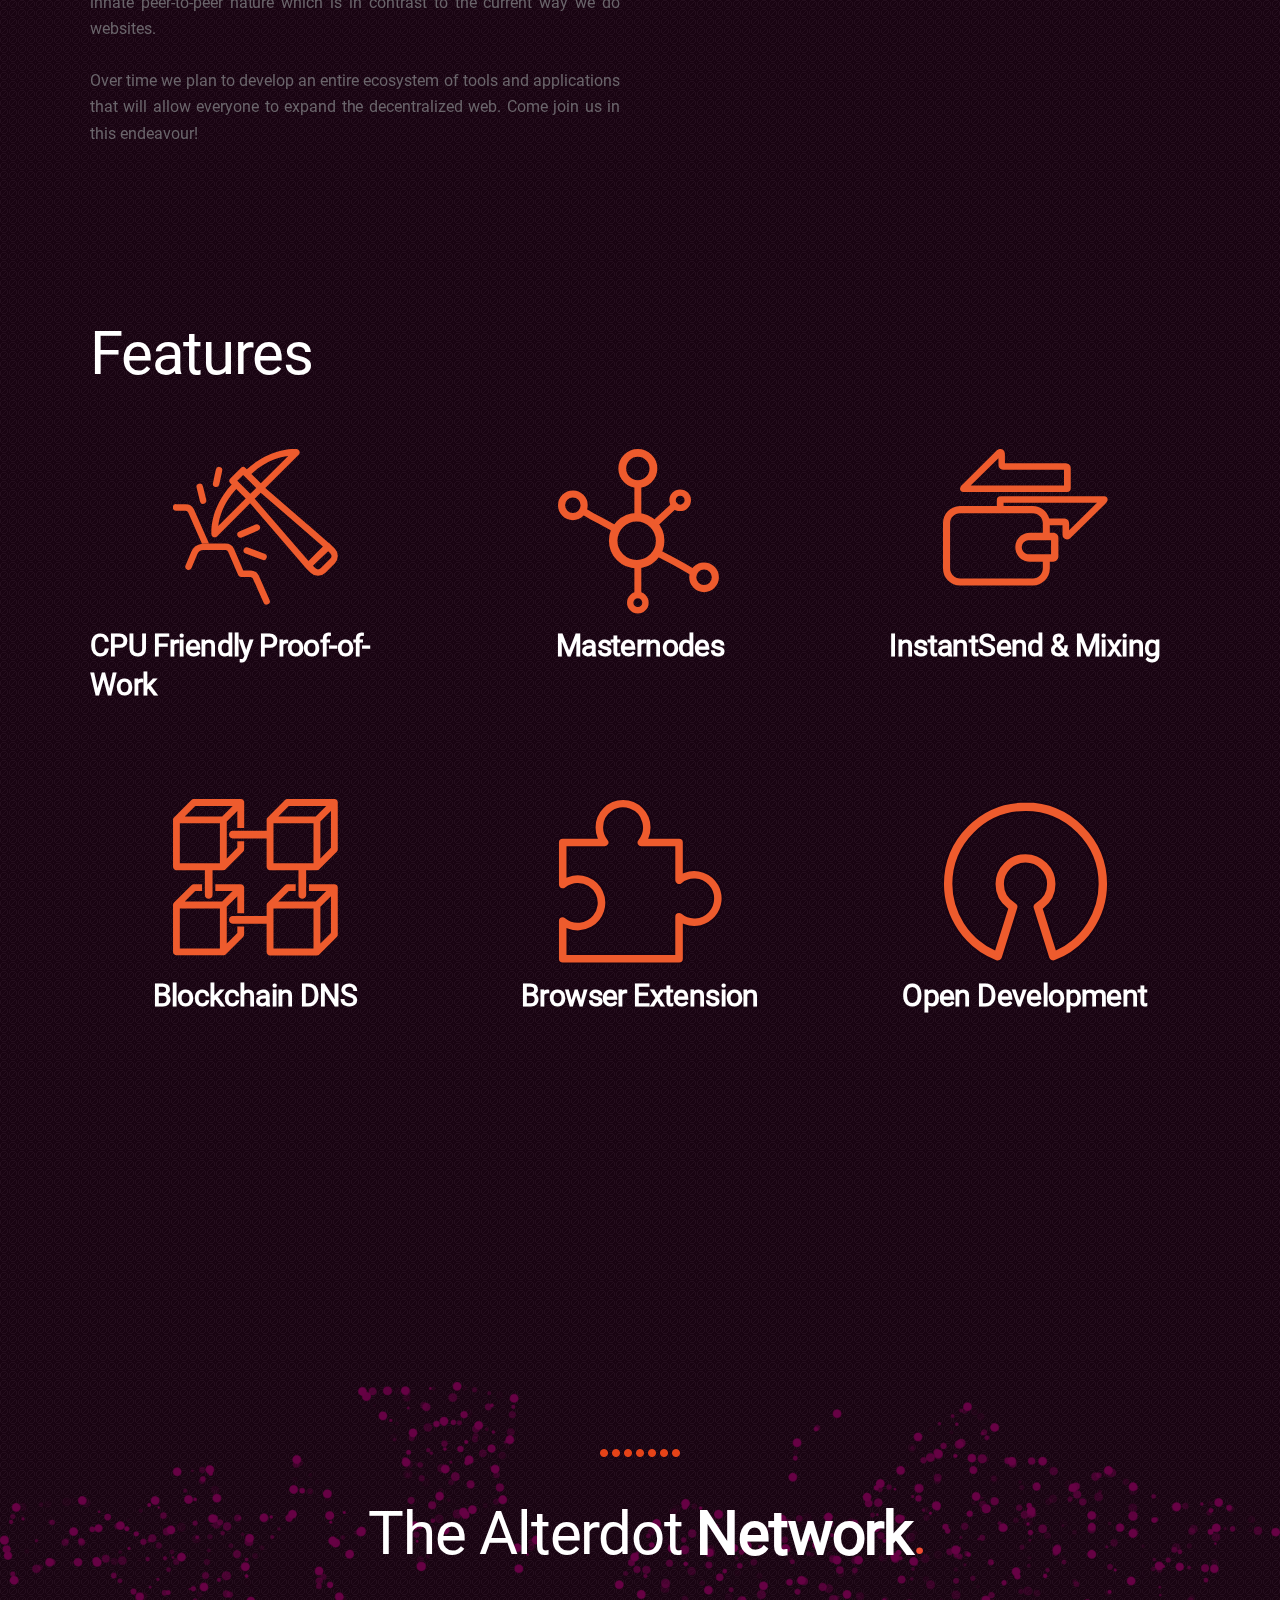
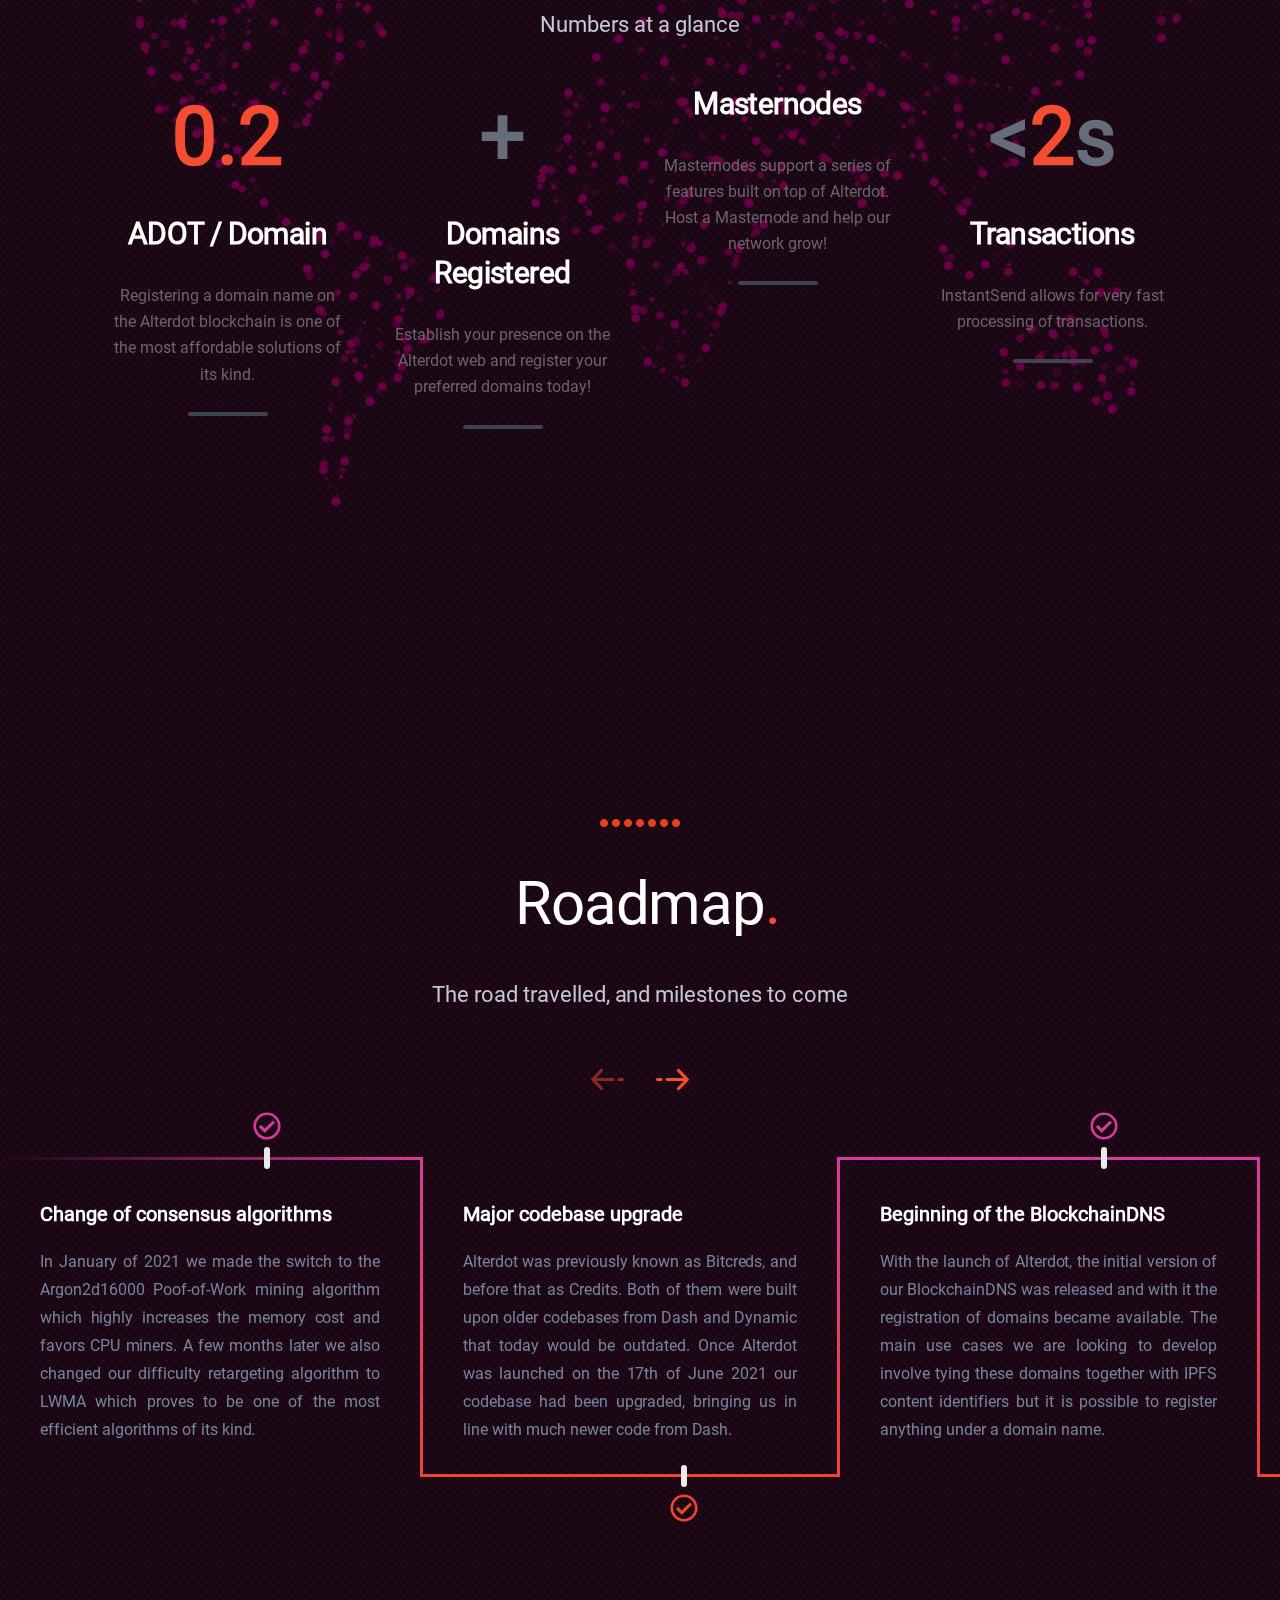
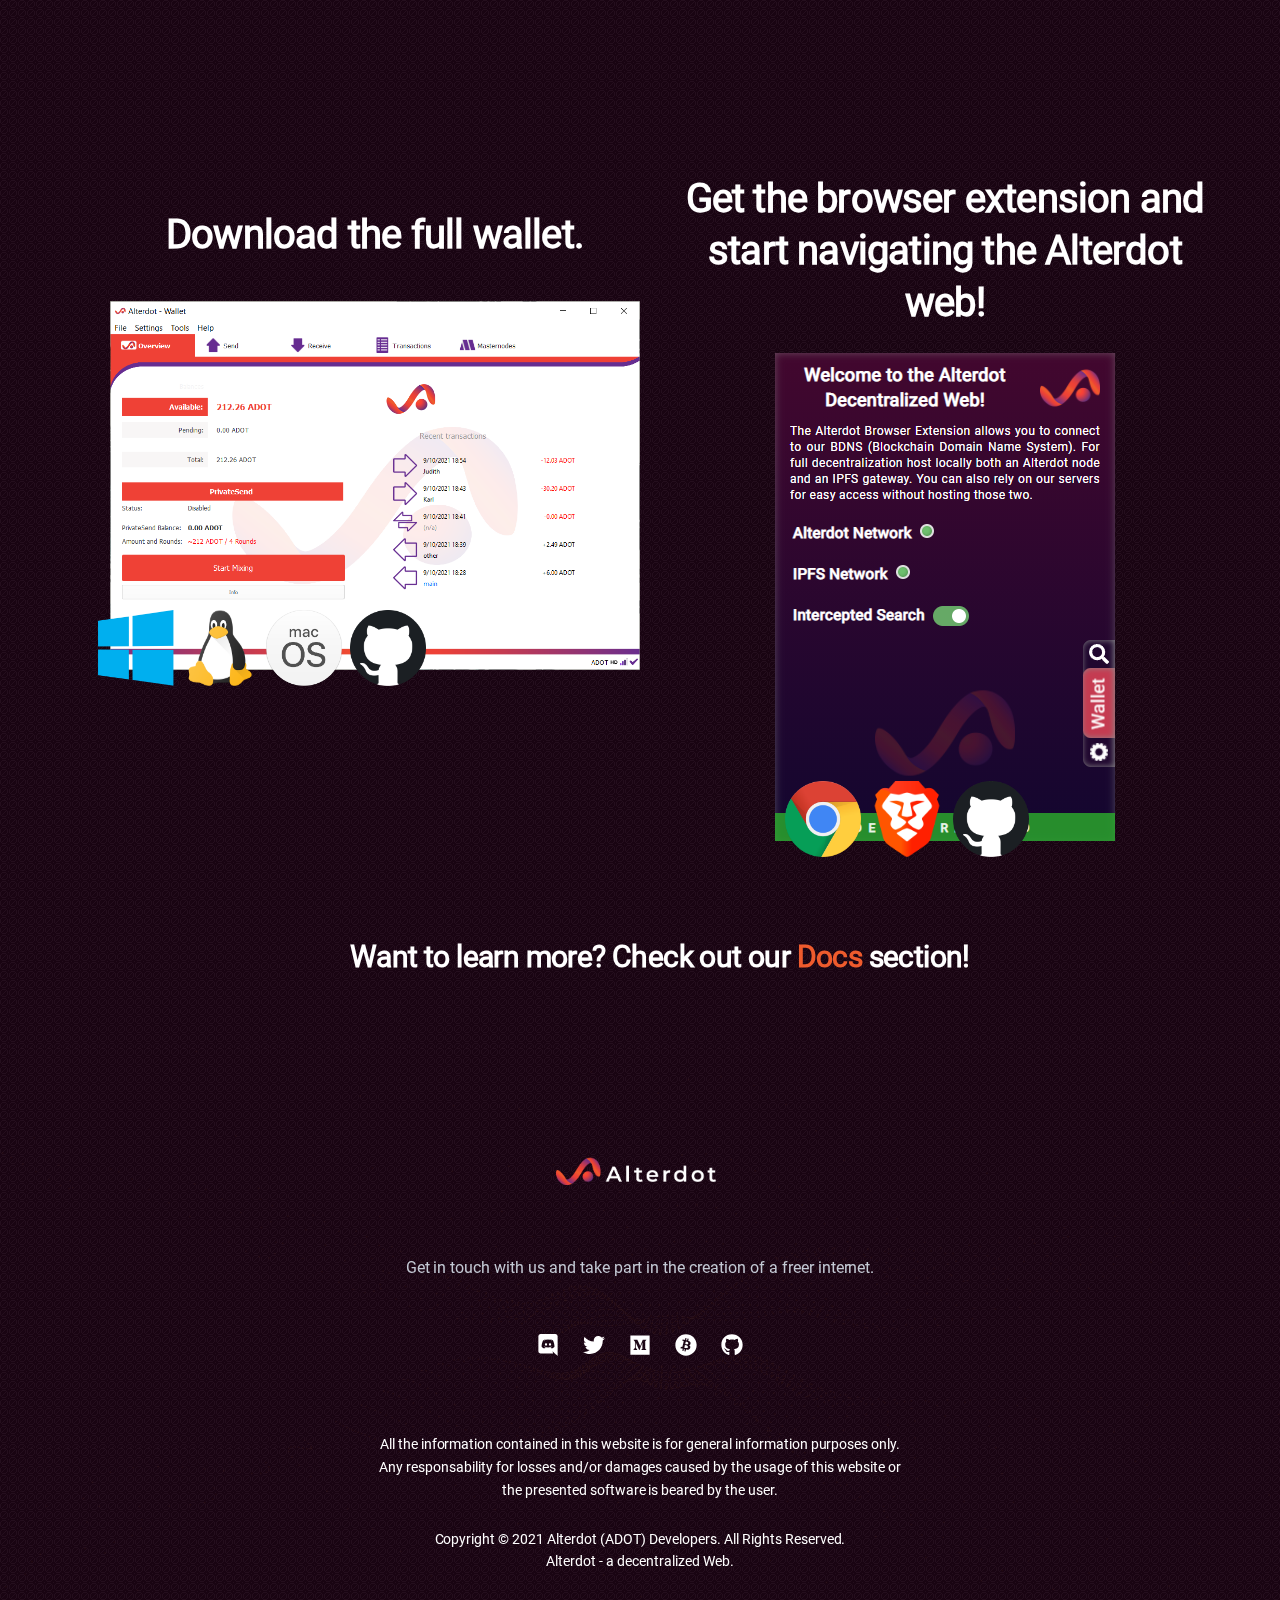
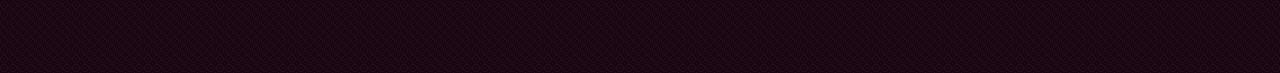
==== commit 1c0d6f7f: "updated pools and some styling" ====
--- a/index.html
+++ b/index.html
@@ -210,6 +210,22 @@
 												</span>
                                             </a>
 										</li>
+										<li>
+                                            <a href="https://fpool.eu/" target="_blank">
+                                                <img src="img/fpooleu.png" class="adot-icon" alt="fpool.eu">
+                                                <span>
+													fpool.eu
+												</span>
+                                            </a>
+										</li>
+										<li>
+                                            <a href="https://boostnet.ru/" target="_blank">
+                                                <img src="img/pool.png" class="adot-icon" alt="boostnet.ru">
+                                                <span>
+													boostnet.ru
+												</span>
+                                            </a>
+										</li>
 									</ul>
 								</div>
 								<div class="col3">
@@ -558,7 +574,7 @@
             <p><i class="far fa-check-circle"></i><span class="timeline-title">Deterministic Masternodes</span>One of the most significant changes brought by the upgraded codebase is the Deterministic Masternodes system which stores functional information on-chain rather than individually on each Masternode as was the case with the old system. This change leads to a more secure and predictable system.</p>
             <p><i class="far fa-check-circle"></i><span class="timeline-title">Long-Living Masternode Quorums</i></span>The Masternode network is expanded with a new functionality which implies the formation of quorums or sets of Masternodes that work together towards accomplishing certain tasks. After a quorum has been successfully created, it remains active for several hours or days.</p>
             <p><i class="far fa-check-circle"></i><span class="timeline-title">Browser Extension and Website</span>Our browser extension and website represent main facillitators of the Alterdot ecosystem as they include features that enable accessing our decentralized web through blockchain domain name resolution and more.</p>
-            <p><span class="timeline-title"><span class="timeline-here">We are here</span>Activation of ChainLocks</span>ChainLocks represent a protection mechanism against 51% attacks that makes use of the Masternode network. Quorums of Masternodes start collectively signing past blocks which are then recognized by the rest of the network as secure since they can no longer be reorgnized.</p>
+            <p><span class="timeline-here">We are here</span><span class="timeline-title">Activation of ChainLocks</span>ChainLocks represent a protection mechanism against 51% attacks that makes use of the Masternode network. Quorums of Masternodes start collectively signing past blocks which are then recognized by the rest of the network as secure since they can no longer be reorgnized.</p>
 			<p><span class="timeline-title">Insight Explorer and API</span>The Insight block explorer and API includes several important features that our current main explorer is lacking. Having those features allows for further development and expansion of the Alterdot ecosystem in the area of web applications.</p>
             <p><span class="timeline-title">Alterdot IPFS Gateway</span>The IPFS infrastructure currently available for free on the internet is maintained by numerous organizations. We are going to contribute by maintaining a public gateway ourselves since building on top of a technology also implies becoming part of it.</p>
             <p><span class="timeline-title">Light Wallet</span>The browser extension will be further expanded to include light wallet functionalities such as coin transfers and domain name management. In the initial version of the extension these operations are possible only if a full Alterdot wallet is running locally.</p>
--- a/css/main.css
+++ b/css/main.css
@@ -57,11 +57,11 @@
     display: block !important;
 }
 
-.menu-column {
-    padding: 50px;
-}
-
-.menu-column, .menu-column a {
+.social-menu .menu-column {
+    padding: 40px;
+}
+
+.social-menu .menu-column, .social-menu .menu-column a {
     display: flex;
     flex-flow: column;
     justify-content: center;
@@ -169,7 +169,7 @@
 }
 
 .social-menu .megamenu-row .menu-column:first-of-type {
-    padding-left: 70px;
+    padding-left: 60px;
 }
 
 #get-started {
@@ -283,9 +283,12 @@
     }
 }
 @media (max-width: 768px) {
-    .menu-column {
+    .social-menu .menu-column {
         display: flex !important;
         padding: 16px;
+    }
+    .social-menu .megamenu-row .menu-column:first-of-type {
+        padding-left: 16px;
     }
 }
 @media (max-width: 560px) {
@@ -530,8 +533,13 @@
         color: #EF4435;
     }
     .timeline .timeline-here {
+        top: calc(48% - 6px);
+    }
+    .timeline p:nth-child(odd) .timeline-here {
+        right: -120px;
+    }
+    .timeline p:nth-child(even) .timeline-here {
         left: -120px;
-        top: calc(48% - 6px);
     }
 }
 @media (max-width: 900px) {
@@ -560,4 +568,10 @@
         left: unset;
         top: unset;
     }
-}
+    .timeline p:nth-child(odd) .timeline-here {
+        right: 40px;
+    }
+    .timeline p:nth-child(even) .timeline-here {
+        left: 40px;
+    }
+}
--- a/css/theme-styles.min.css
+++ b/css/theme-styles.min.css
@@ -3194,7 +3194,7 @@
         padding: 0;
         -webkit-border-radius: 0 0 10px 10px;
         border-radius: 0 0 10px 10px;
-        background-image: linear-gradient(to top, #270722, #1d0518);
+        background-image: linear-gradient(to top, #481422, #23051e);
         -webkit-box-shadow: 15px 0 25px 0 rgba(0, 0, 0, .3);
         box-shadow: 15px 0 25px 0 rgba(0, 0, 0, .3);
     }
@@ -3225,13 +3225,13 @@
         width: 100%;
         padding: 18px 20px;
         display: block;
-        border-bottom: solid 1px rgba(255, 186, 0, .1);
+        border-bottom: solid 2px rgba(189, 189, 189, 0.1);
         font-weight: 900;
     }
     .primary-menu-responsive .primary-menu-menu>li:first-of-type {
         width: 100%;
         padding: 10px;
-        border-bottom: solid 1px rgba(255, 186, 0, .1);
+        border-bottom: solid 2px rgba(189, 189, 189, 0.1);
     }
     #bdns-search {
         height: 32px;
@@ -3241,7 +3241,7 @@
         display: none;
     }
     .primary-menu-responsive .primary-menu-menu>li:first-child>a {
-        border-top: solid 1px rgba(255, 186, 0, .1);
+        border-top: solid 2px rgba(189, 189, 189, 0.1);
     }
     .primary-menu-responsive .primary-menu-menu>li:nth-last-child(2)>a {
         border-bottom: none;
@@ -3268,14 +3268,14 @@
     .primary-menu-responsive .primary-menu-menu ul.sub-menu li a {
         padding: 10px 30px;
         font-size: 14px;
-        border-bottom: solid 1px rgba(255, 186, 0, .1);
+        border-bottom: solid 2px rgba(189, 189, 189, 0.1);
         position: relative;
     }
     .primary-menu-responsive .primary-menu-menu ul.sub-menu.sub-menu--with-icons {
         padding-bottom: 0;
     }
     .primary-menu-responsive .primary-menu-menu ul.sub-menu.sub-menu--with-icons li:last-child a {
-        border-bottom: solid 1px rgba(255, 186, 0, .1);
+        border-bottom: solid 2px rgba(189, 189, 189, 0.1);
     }
     .primary-menu-responsive .primary-menu-menu.primary-menu-indented>li>ul.sub-menu>li>ul.sub-menu>li>ul.sub-menu>li>a {
         padding-left: 80px!important;
@@ -3295,7 +3295,7 @@
         font-size: 14px;
         text-align: center;
         line-height: 53px;
-        border-left: solid 1px rgba(255, 186, 0, .1);
+        border-left: solid 2px rgba(189, 189, 189, 0.1);
     }
     .primary-menu-responsive .primary-menu-menu li .indicator:after {
         content: '';
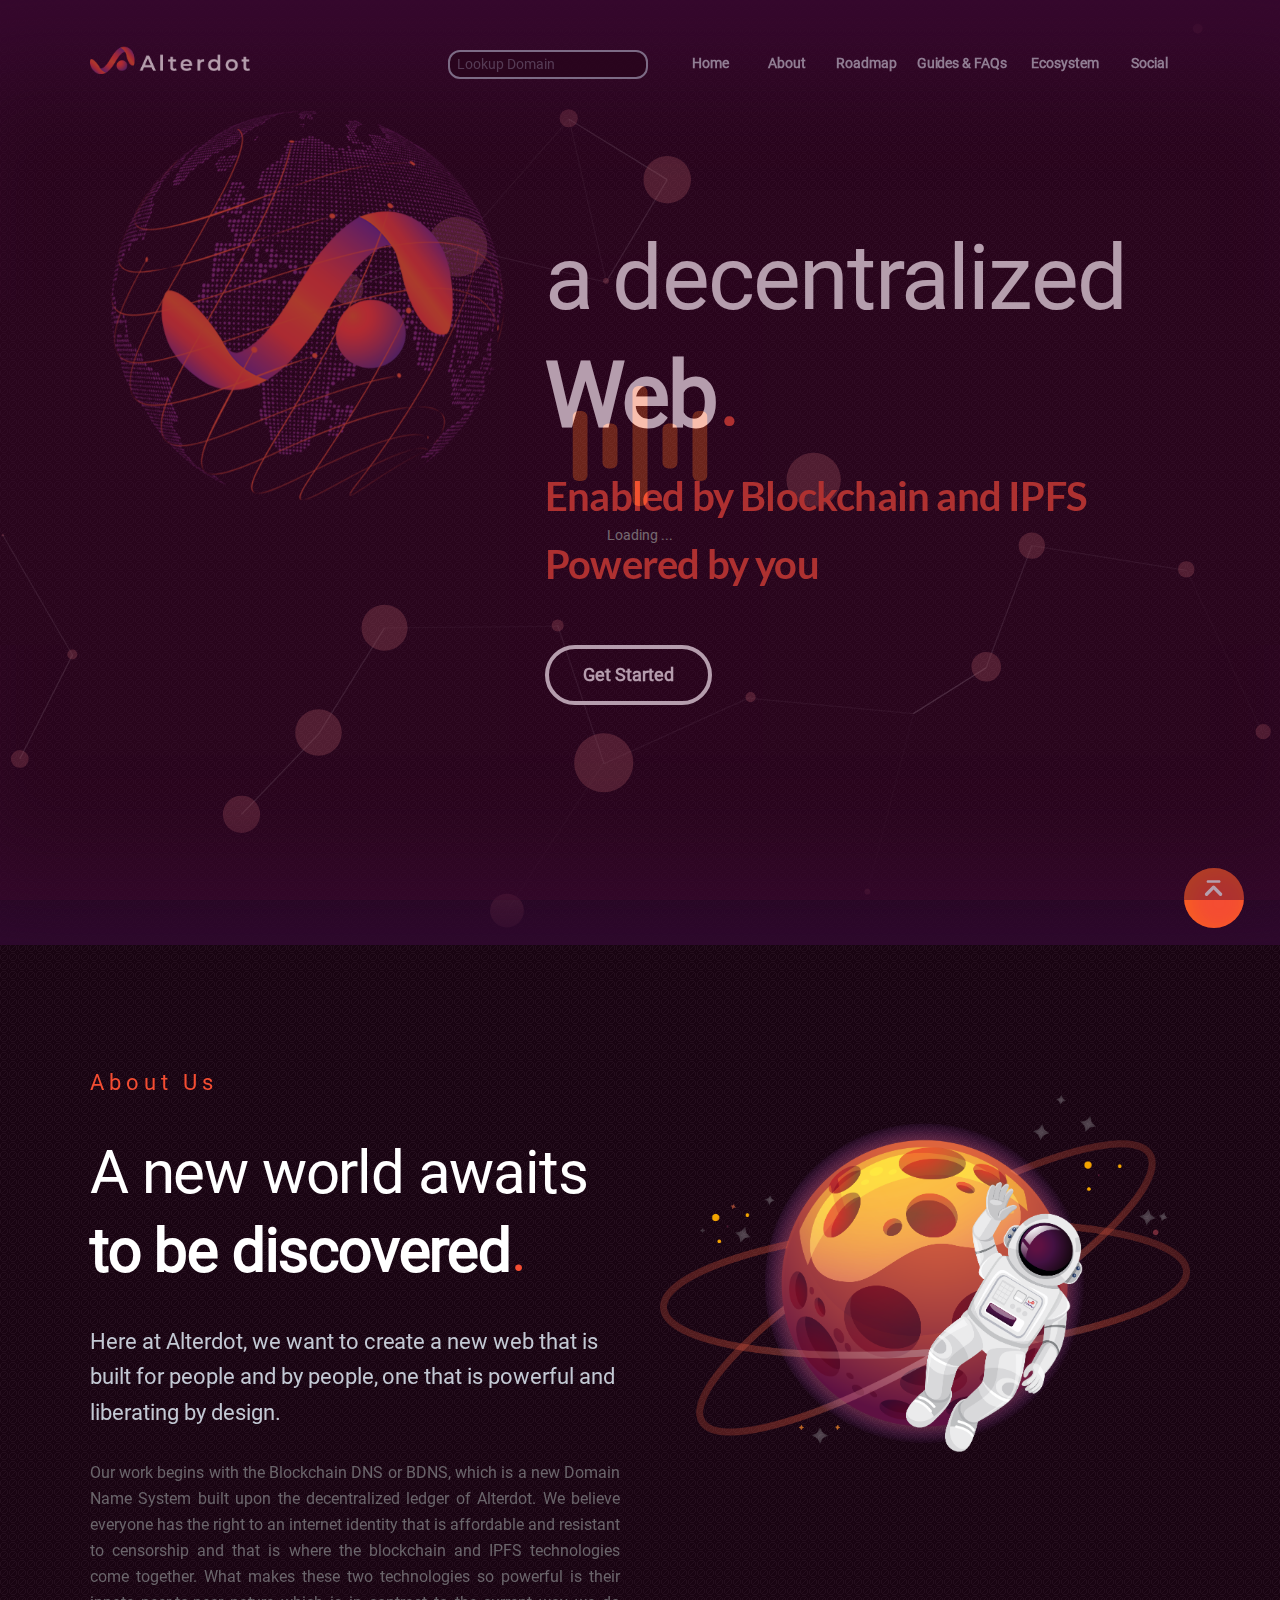
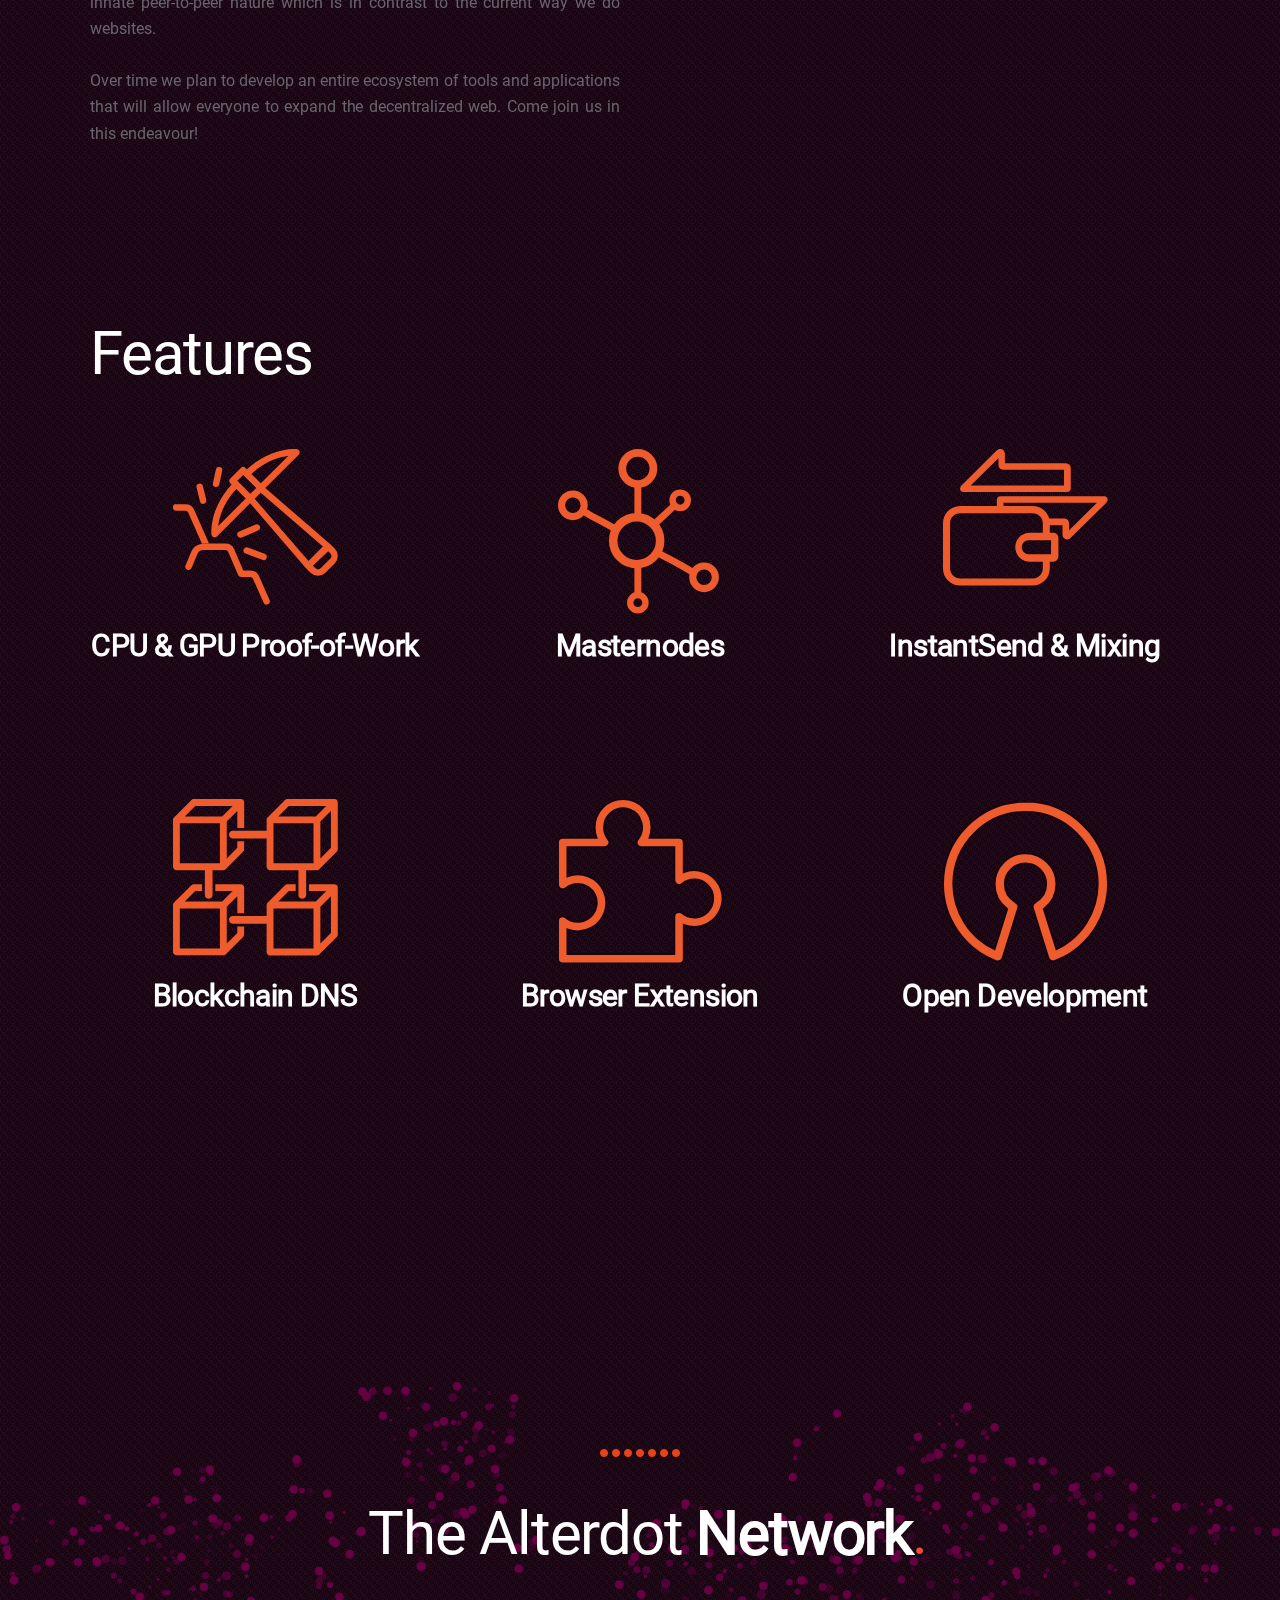
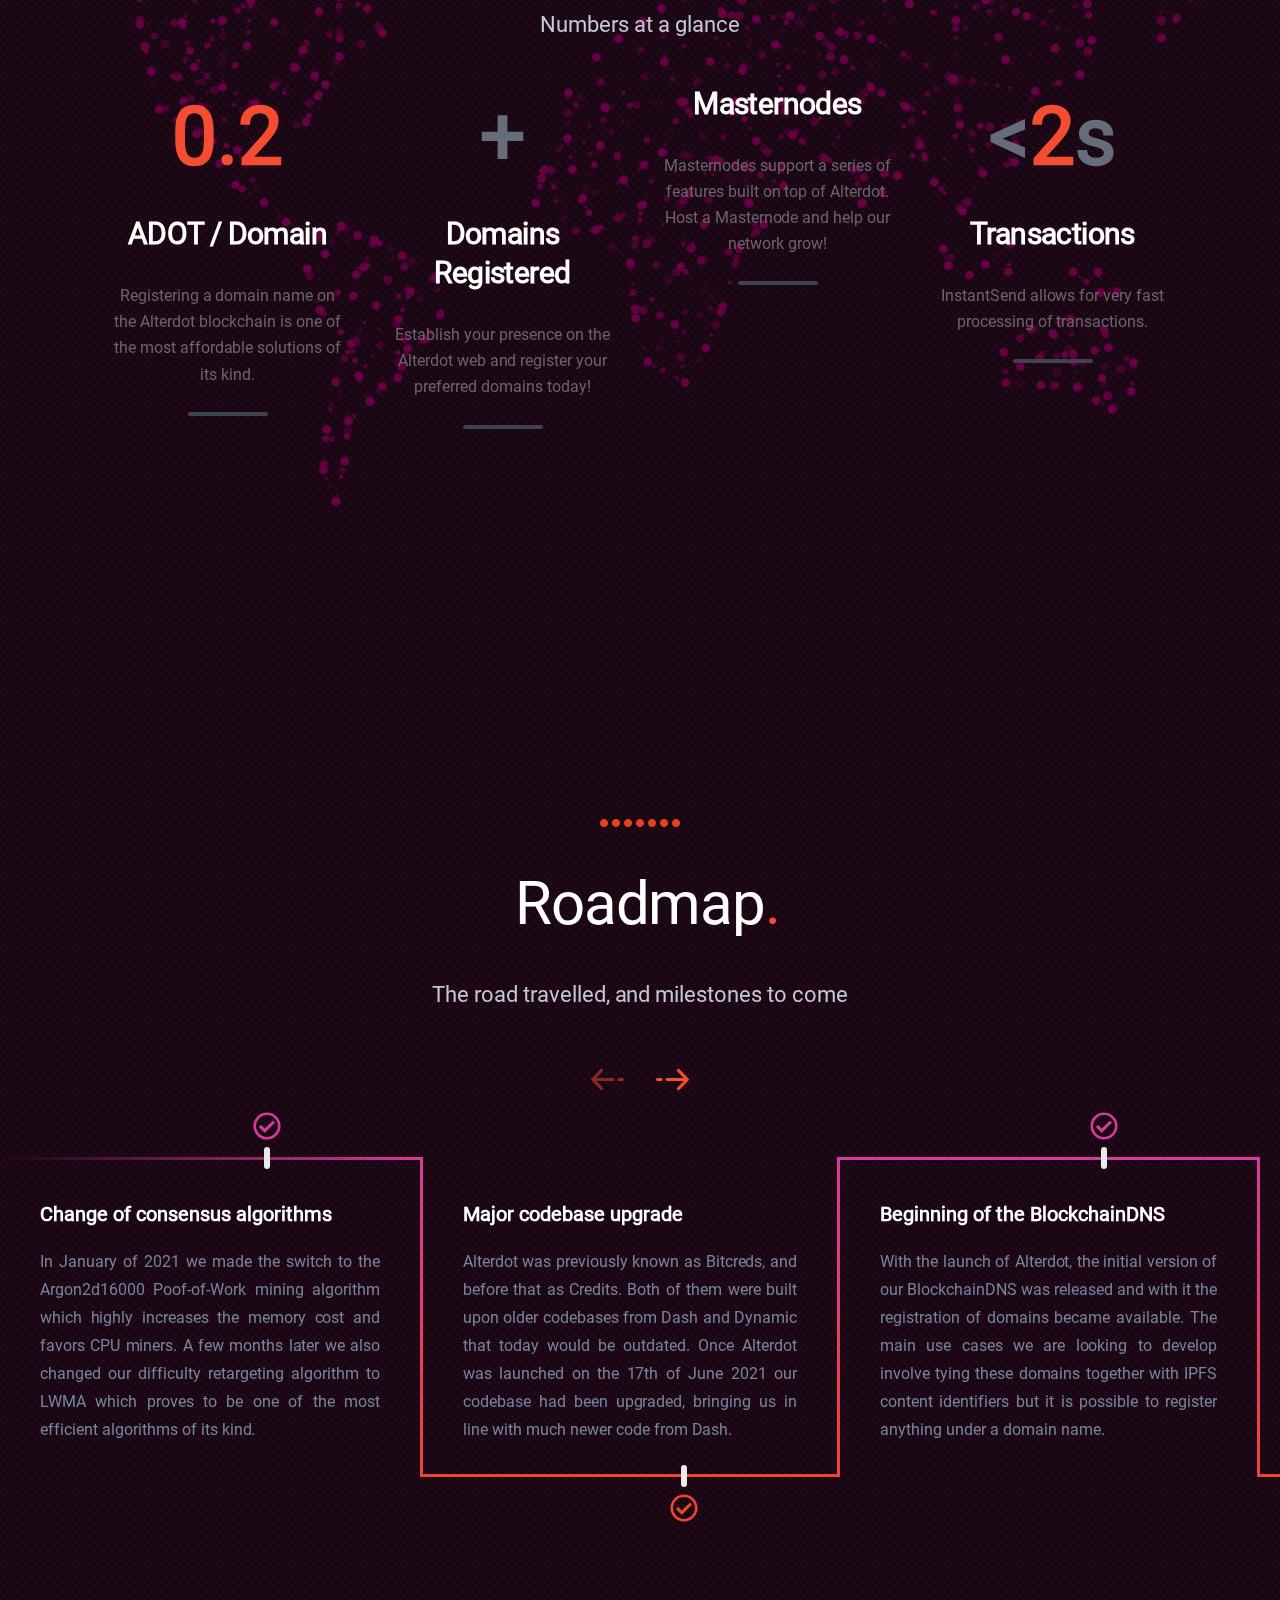
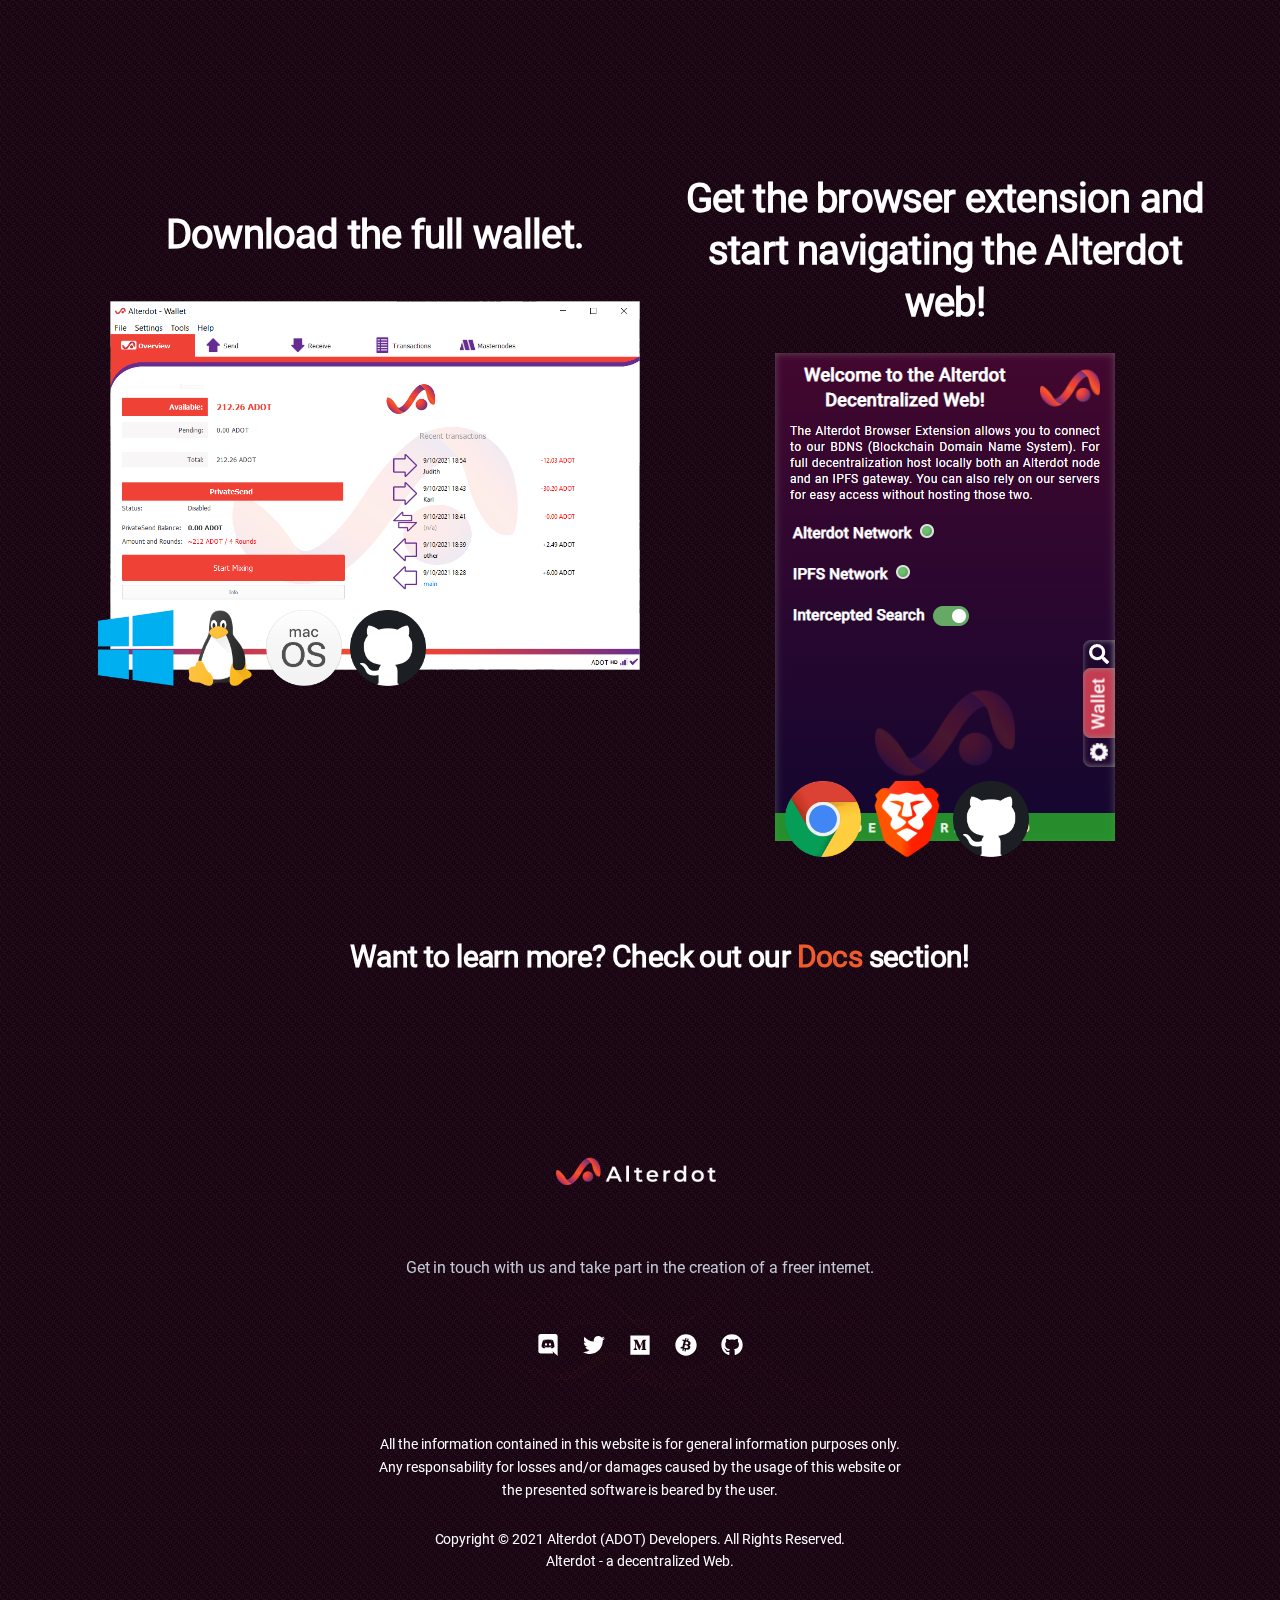
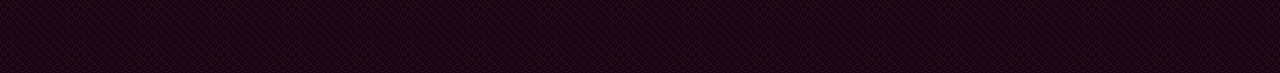
==== commit 7fb04f0e: "updated mining information" ====
--- a/index.html
+++ b/index.html
@@ -369,11 +369,11 @@
 							<path d="M24.21,69.78a10.58,10.58,0,0,0-9.67-6.3H3.75a3.75,3.75,0,1,0,0,7.49H14.54a3.06,3.06,0,0,1,2.81,1.84l16,36.19,8.13-.13Z"/>
 							<path d="M111.09,173.61l-3.56-8-.83-1.88,0,0-4.12-9.34,0,0-3.61-8.17c-.11-.26-.24-.51-.37-.76a10.59,10.59,0,0,0-9.3-5.54H80.93L70.32,115.26a10.54,10.54,0,0,0-9.71-6.39H41.46l-8.13.13a15.61,15.61,0,0,0-12.41,9.51l-6.5,15.6a3.75,3.75,0,0,0,2,4.9,3.86,3.86,0,0,0,1.44.29A3.75,3.75,0,0,0,21.34,137l6.5-15.6a8.15,8.15,0,0,1,7.54-5H60.61a3.08,3.08,0,0,1,2.83,1.86l11.72,27.22,0,0a3.75,3.75,0,0,0,3.28,2H89.26a3.31,3.31,0,0,1,.55.06,3.08,3.08,0,0,1,2.27,1.78s11.79,26.64,11.79,26.63l.21.47.15.33a3.75,3.75,0,1,0,6.86-3Z"/>
 						</svg>
-                        <h4>CPU Friendly Proof-of-Work</h4>
+                        <h4>CPU & GPU Proof-of-Work</h4>
                     </div>
                     <div class="feature-bottom">
-                        <h6>CPU Friendly Proof-of-Work</h6>
-                        <p>The hashing algorithm used for mining Alterdot is Argon2d16000, a memory-intensive variant of Argon2d which is ASIC-free. This variant in particular is meant to give an edge to CPUs over GPUs.</p>
+                        <h6>CPU & GPU Proof-of-Work</h6>
+                        <p>The hashing algorithm currently being used for mining Alterdot is Argon2d16000, a memory-intensive variant of Argon2d which is ASIC-free. We plan on bringing back CPU friendly mining in the near future.</p>
                     </div>
                 </div>
                 <div class="features-item">
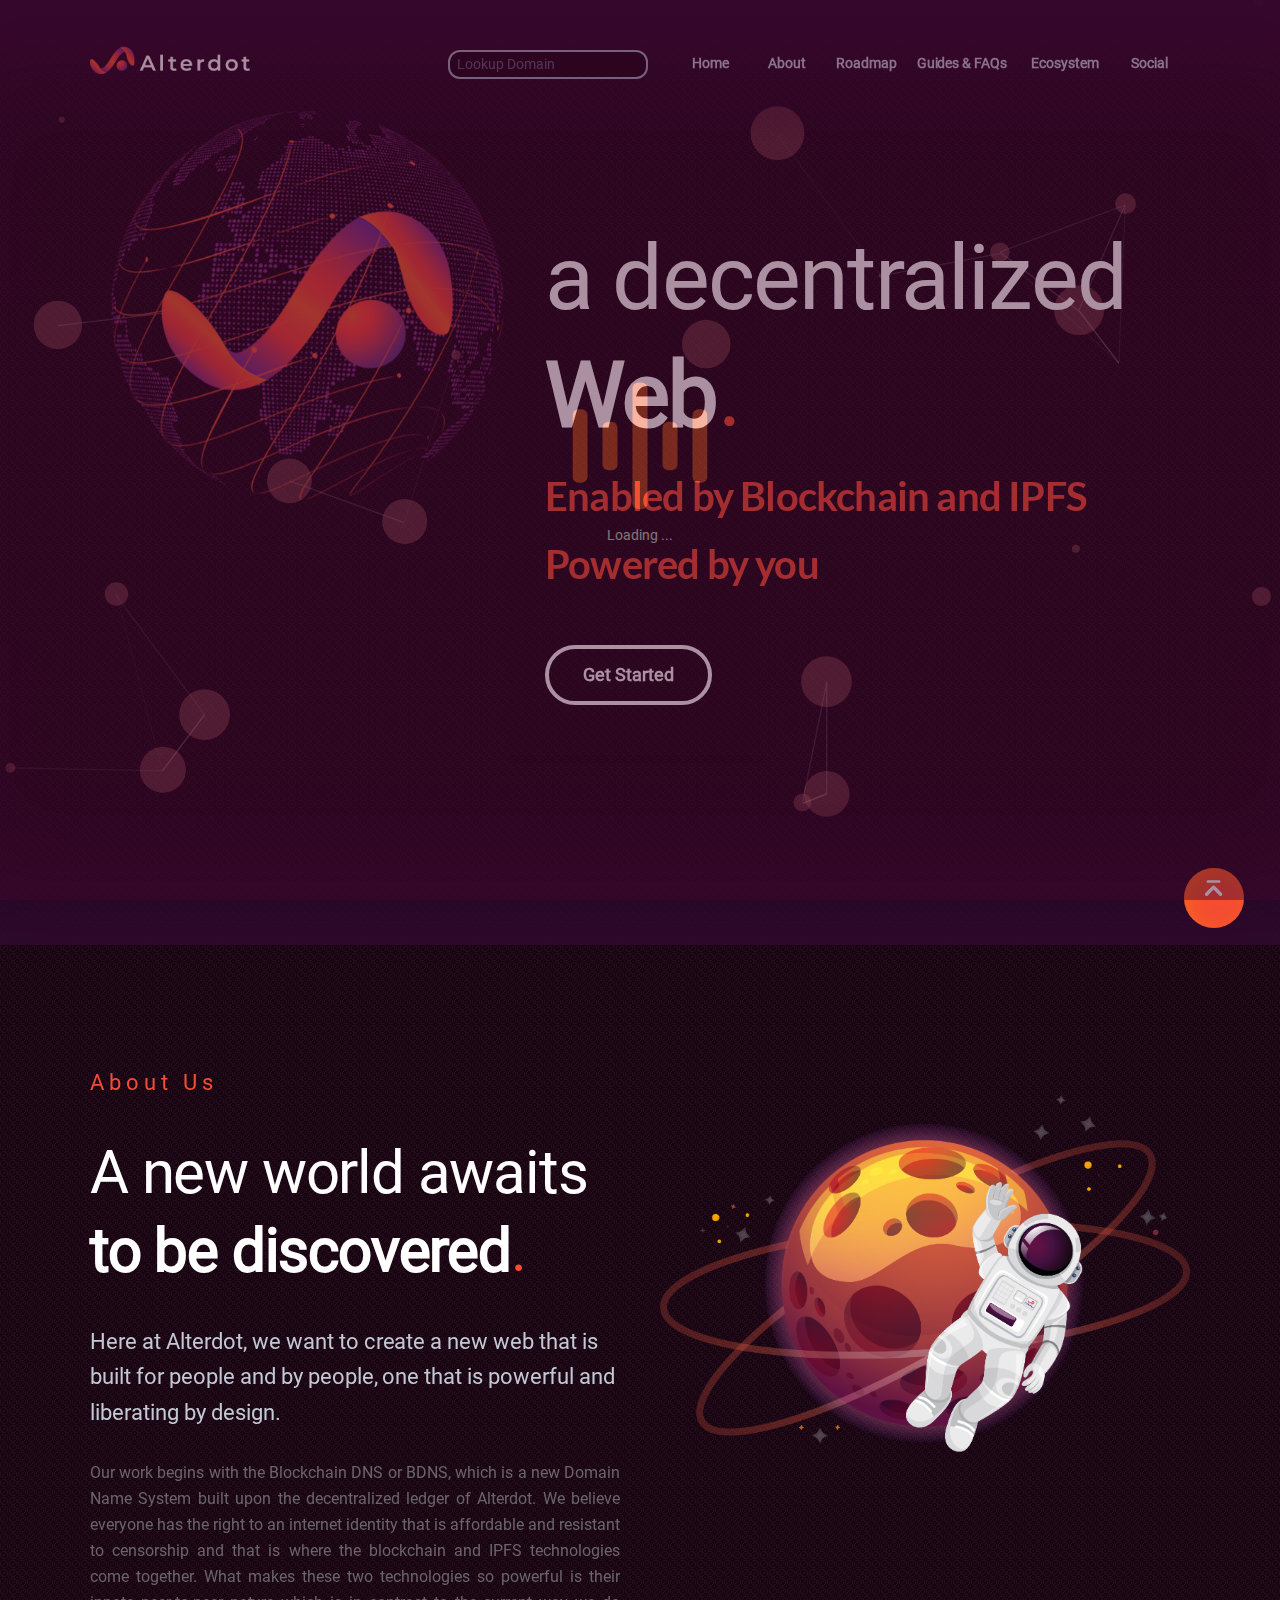
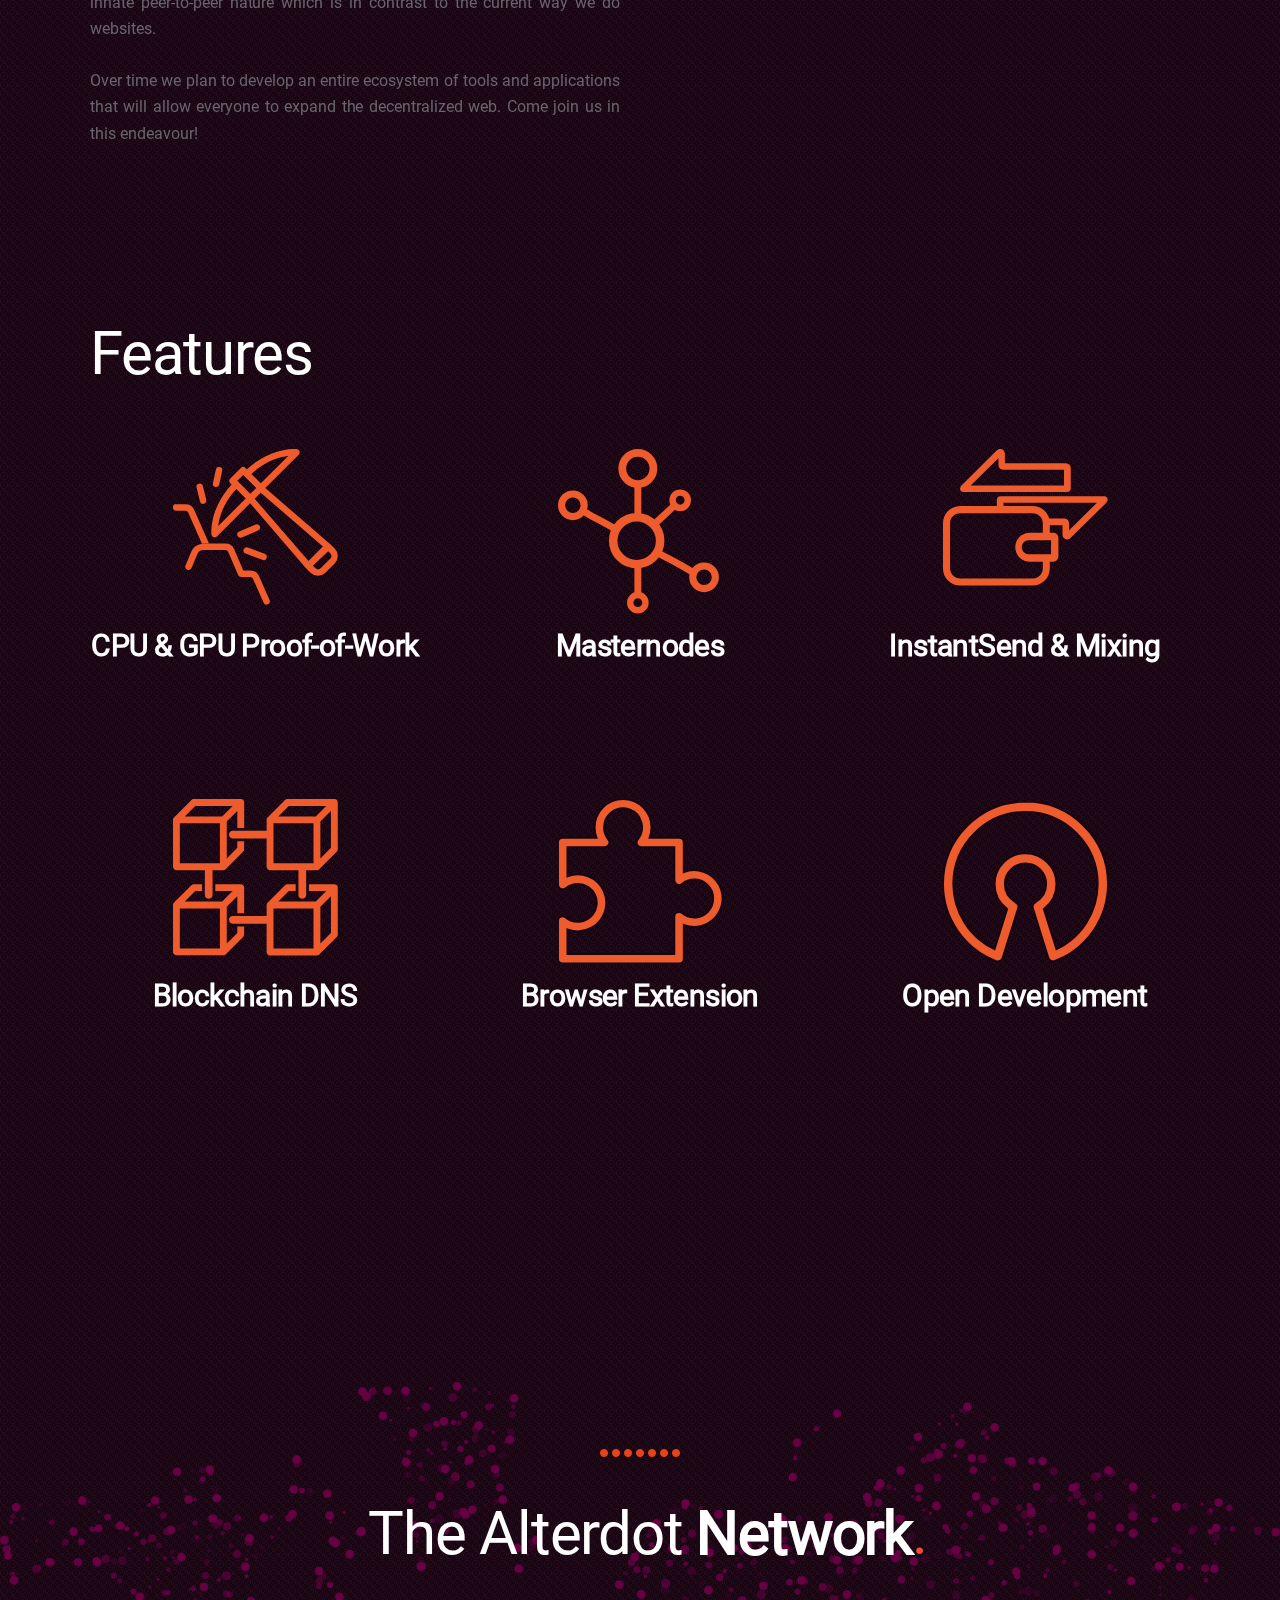
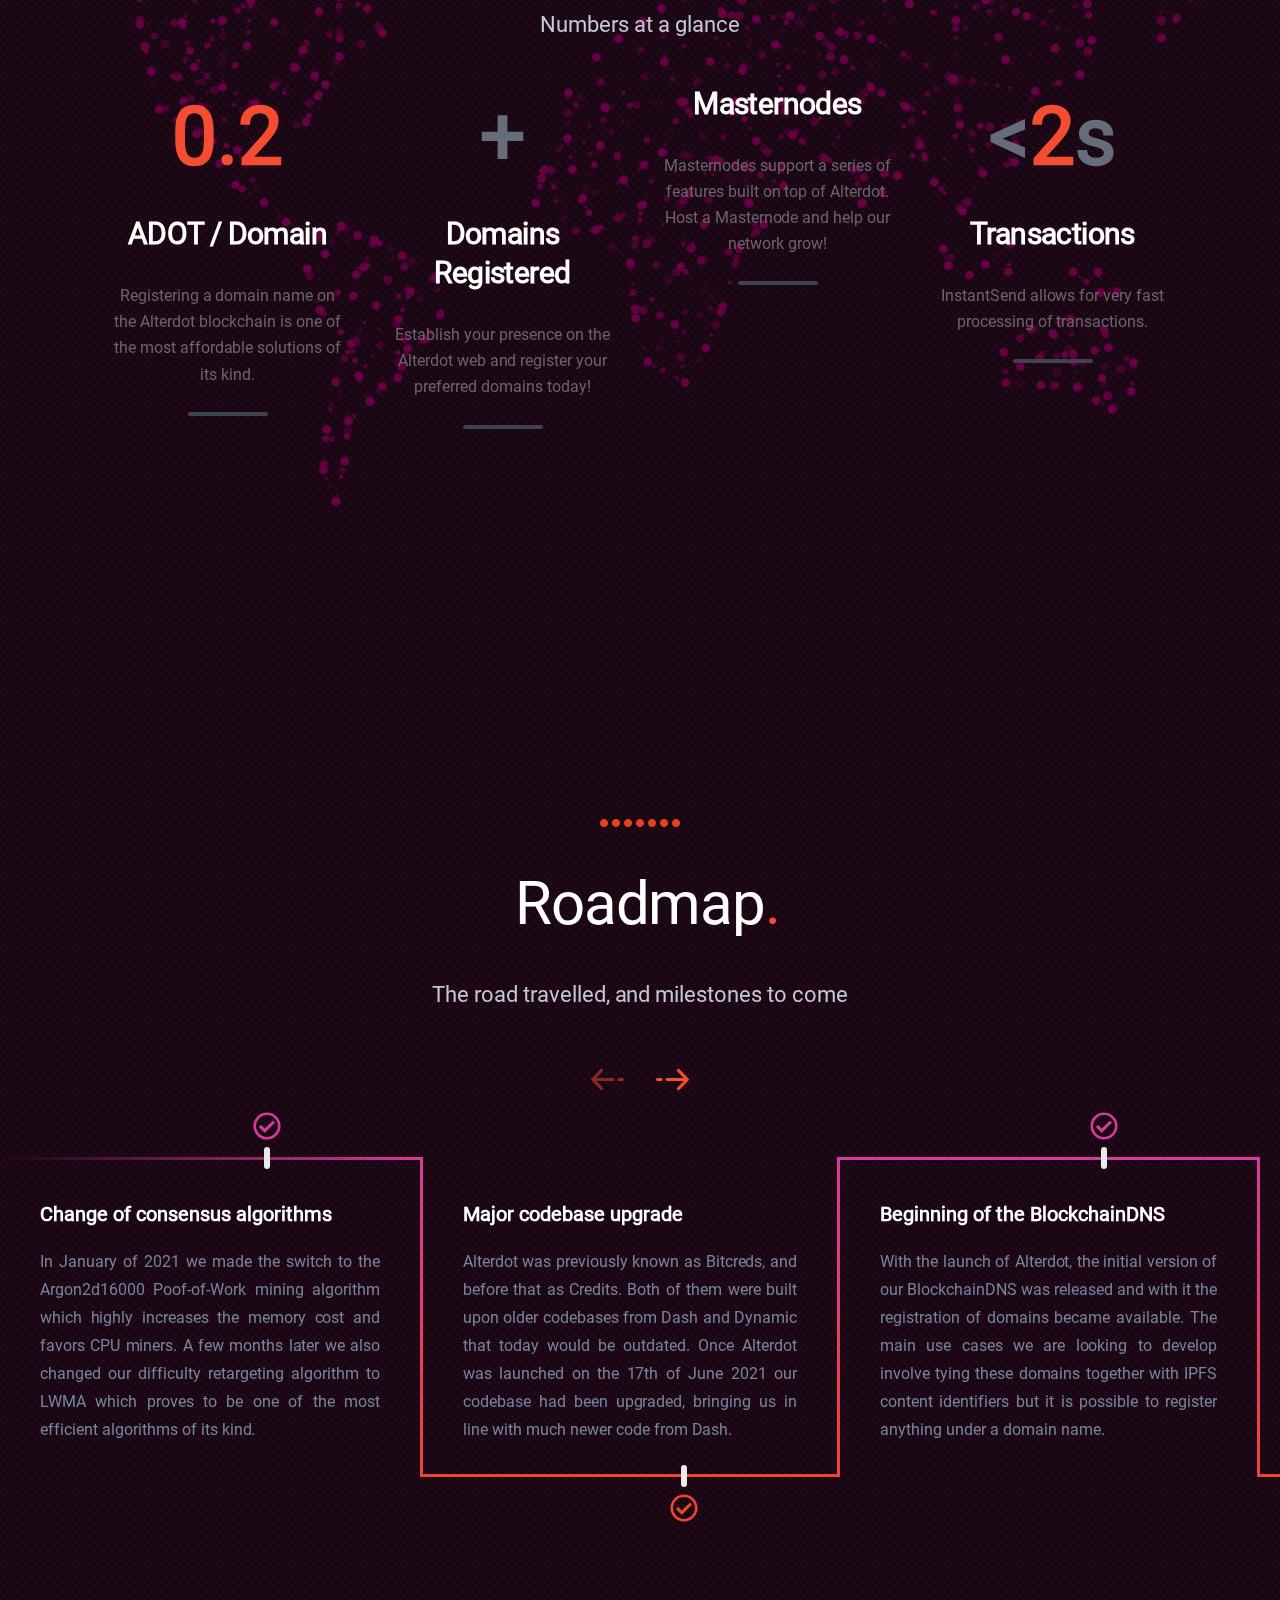
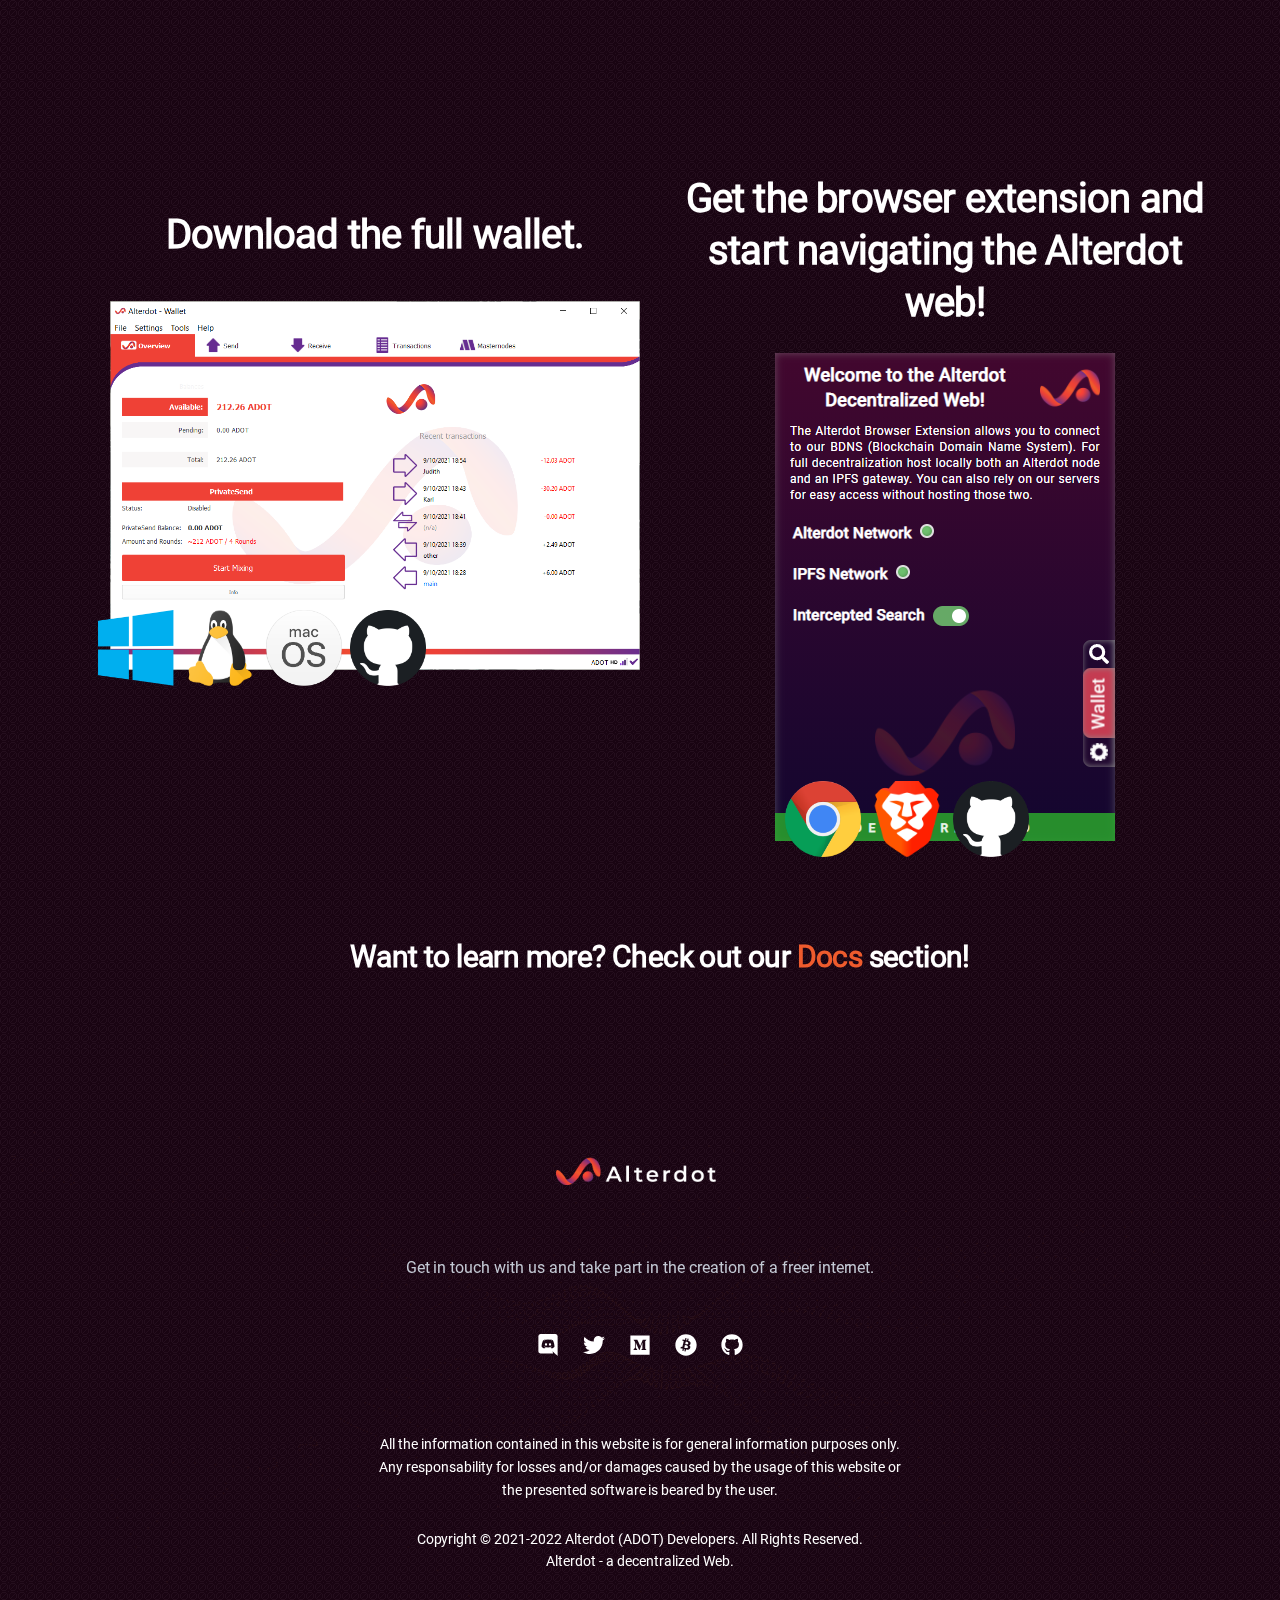
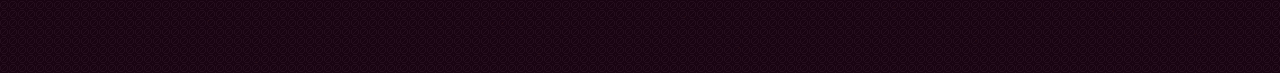
==== commit 229625a4: "added 404 page, updated copyright and fixed typo" ====
--- a/index.html
+++ b/index.html
@@ -574,7 +574,7 @@
             <p><i class="far fa-check-circle"></i><span class="timeline-title">Deterministic Masternodes</span>One of the most significant changes brought by the upgraded codebase is the Deterministic Masternodes system which stores functional information on-chain rather than individually on each Masternode as was the case with the old system. This change leads to a more secure and predictable system.</p>
             <p><i class="far fa-check-circle"></i><span class="timeline-title">Long-Living Masternode Quorums</i></span>The Masternode network is expanded with a new functionality which implies the formation of quorums or sets of Masternodes that work together towards accomplishing certain tasks. After a quorum has been successfully created, it remains active for several hours or days.</p>
             <p><i class="far fa-check-circle"></i><span class="timeline-title">Browser Extension and Website</span>Our browser extension and website represent main facillitators of the Alterdot ecosystem as they include features that enable accessing our decentralized web through blockchain domain name resolution and more.</p>
-            <p><span class="timeline-here">We are here</span><span class="timeline-title">Activation of ChainLocks</span>ChainLocks represent a protection mechanism against 51% attacks that makes use of the Masternode network. Quorums of Masternodes start collectively signing past blocks which are then recognized by the rest of the network as secure since they can no longer be reorgnized.</p>
+            <p><span class="timeline-here">We are here</span><span class="timeline-title">Activation of ChainLocks</span>ChainLocks represent a protection mechanism against 51% attacks that makes use of the Masternode network. Quorums of Masternodes start collectively signing past blocks which are then recognized by the rest of the network as secure since they can no longer be reorganized.</p>
 			<p><span class="timeline-title">Insight Explorer and API</span>The Insight block explorer and API includes several important features that our current main explorer is lacking. Having those features allows for further development and expansion of the Alterdot ecosystem in the area of web applications.</p>
             <p><span class="timeline-title">Alterdot IPFS Gateway</span>The IPFS infrastructure currently available for free on the internet is maintained by numerous organizations. We are going to contribute by maintaining a public gateway ourselves since building on top of a technology also implies becoming part of it.</p>
             <p><span class="timeline-title">Light Wallet</span>The browser extension will be further expanded to include light wallet functionalities such as coin transfers and domain name management. In the initial version of the extension these operations are possible only if a full Alterdot wallet is running locally.</p>
@@ -693,7 +693,7 @@
                     <br>
                     <span>All the information contained in this website is for general information purposes only. Any responsability for losses and/or damages caused by the usage of this website or the presented software is beared by the user.</span>
                     <br>
-                    <span>Copyright © 2021 Alterdot (ADOT) Developers. All Rights Reserved.</span>
+                    <span>Copyright © 2021-2022 Alterdot (ADOT) Developers. All Rights Reserved.</span>
 					<span>Alterdot - a decentralized Web.</span>
 				</div>
 			</div>
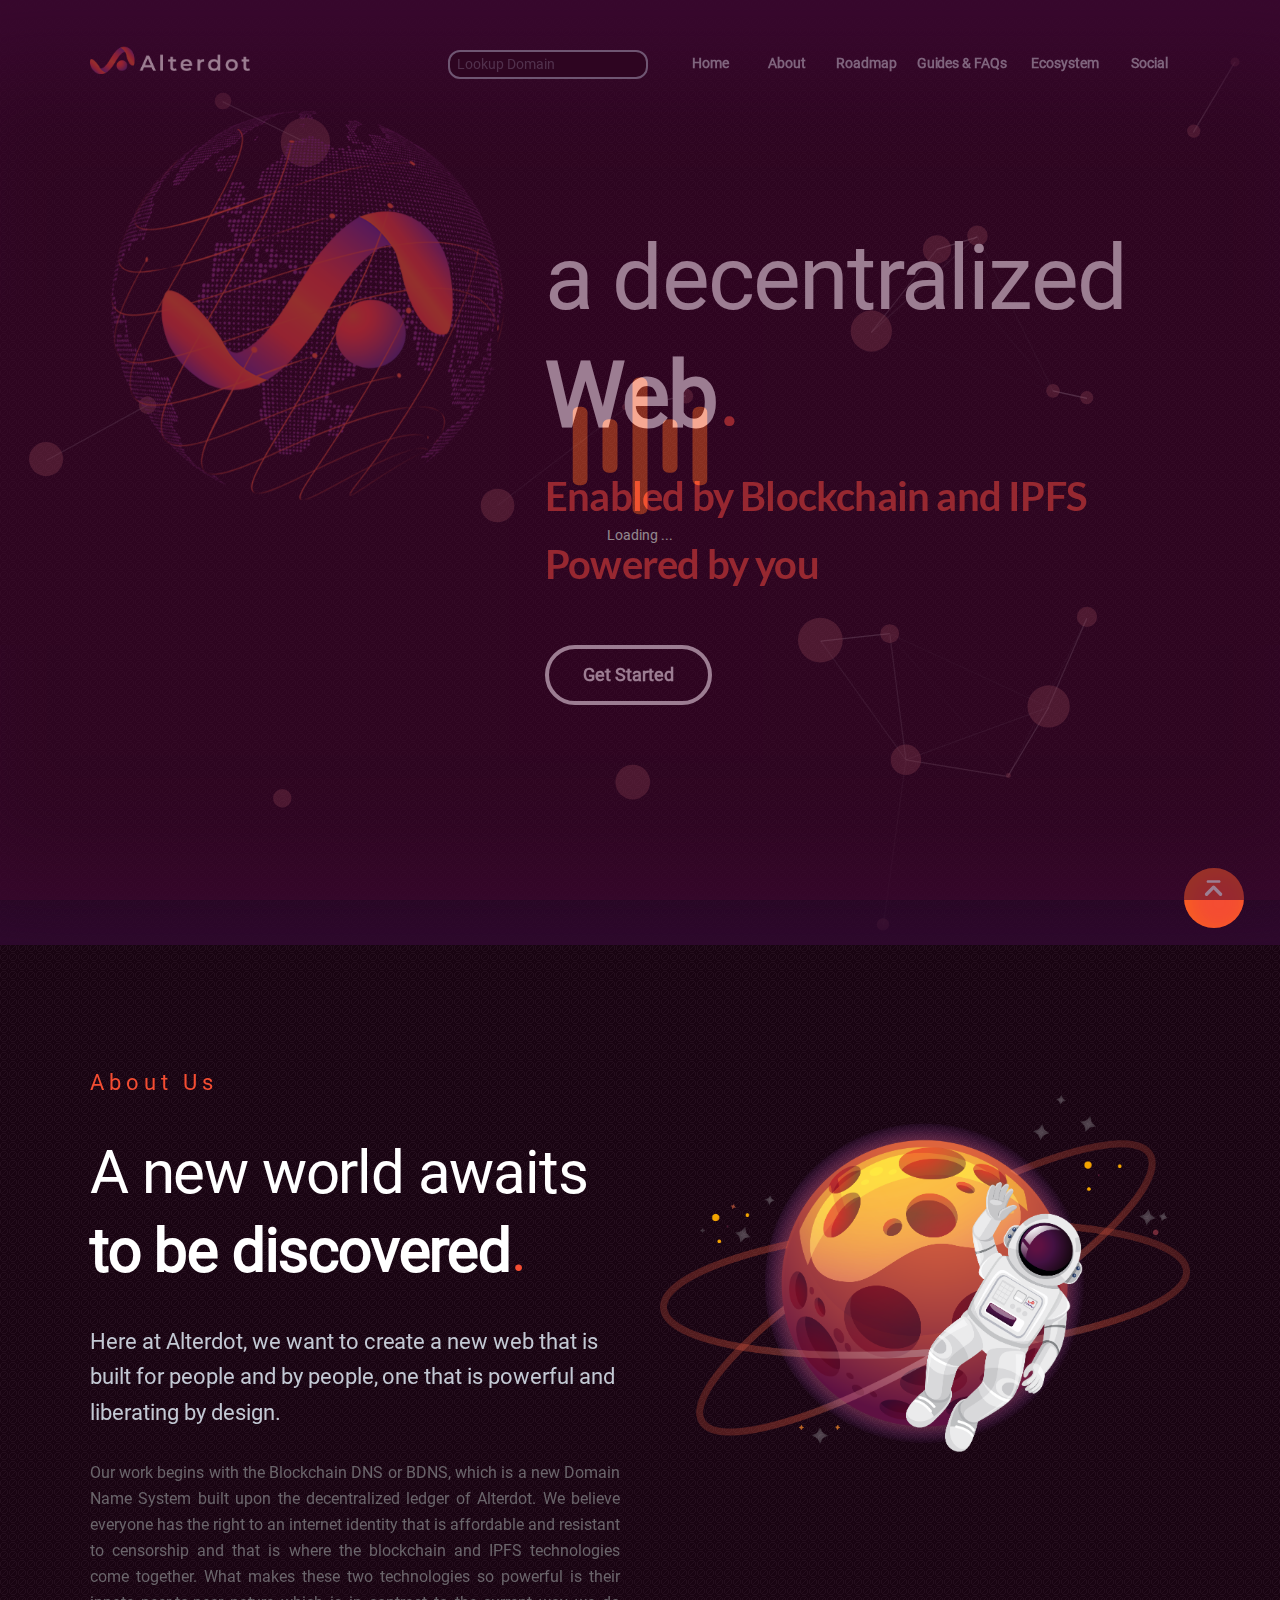
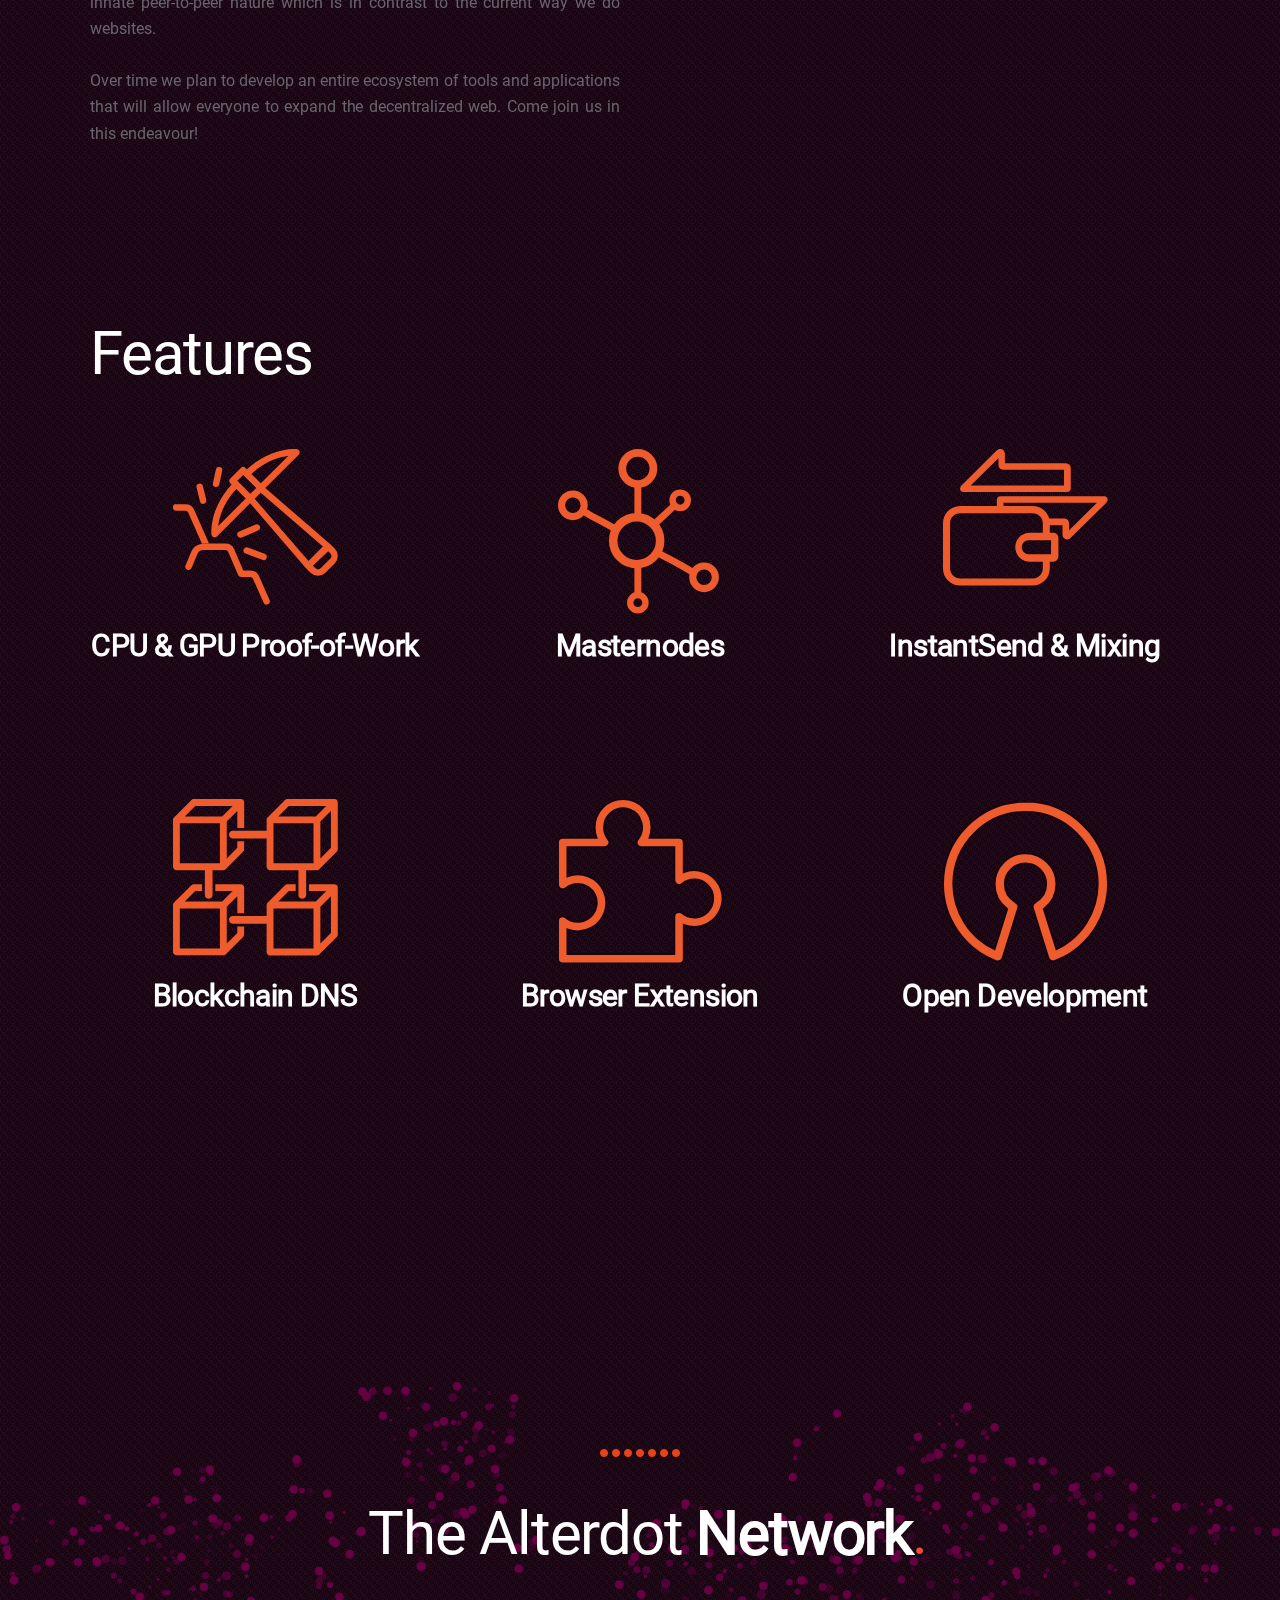
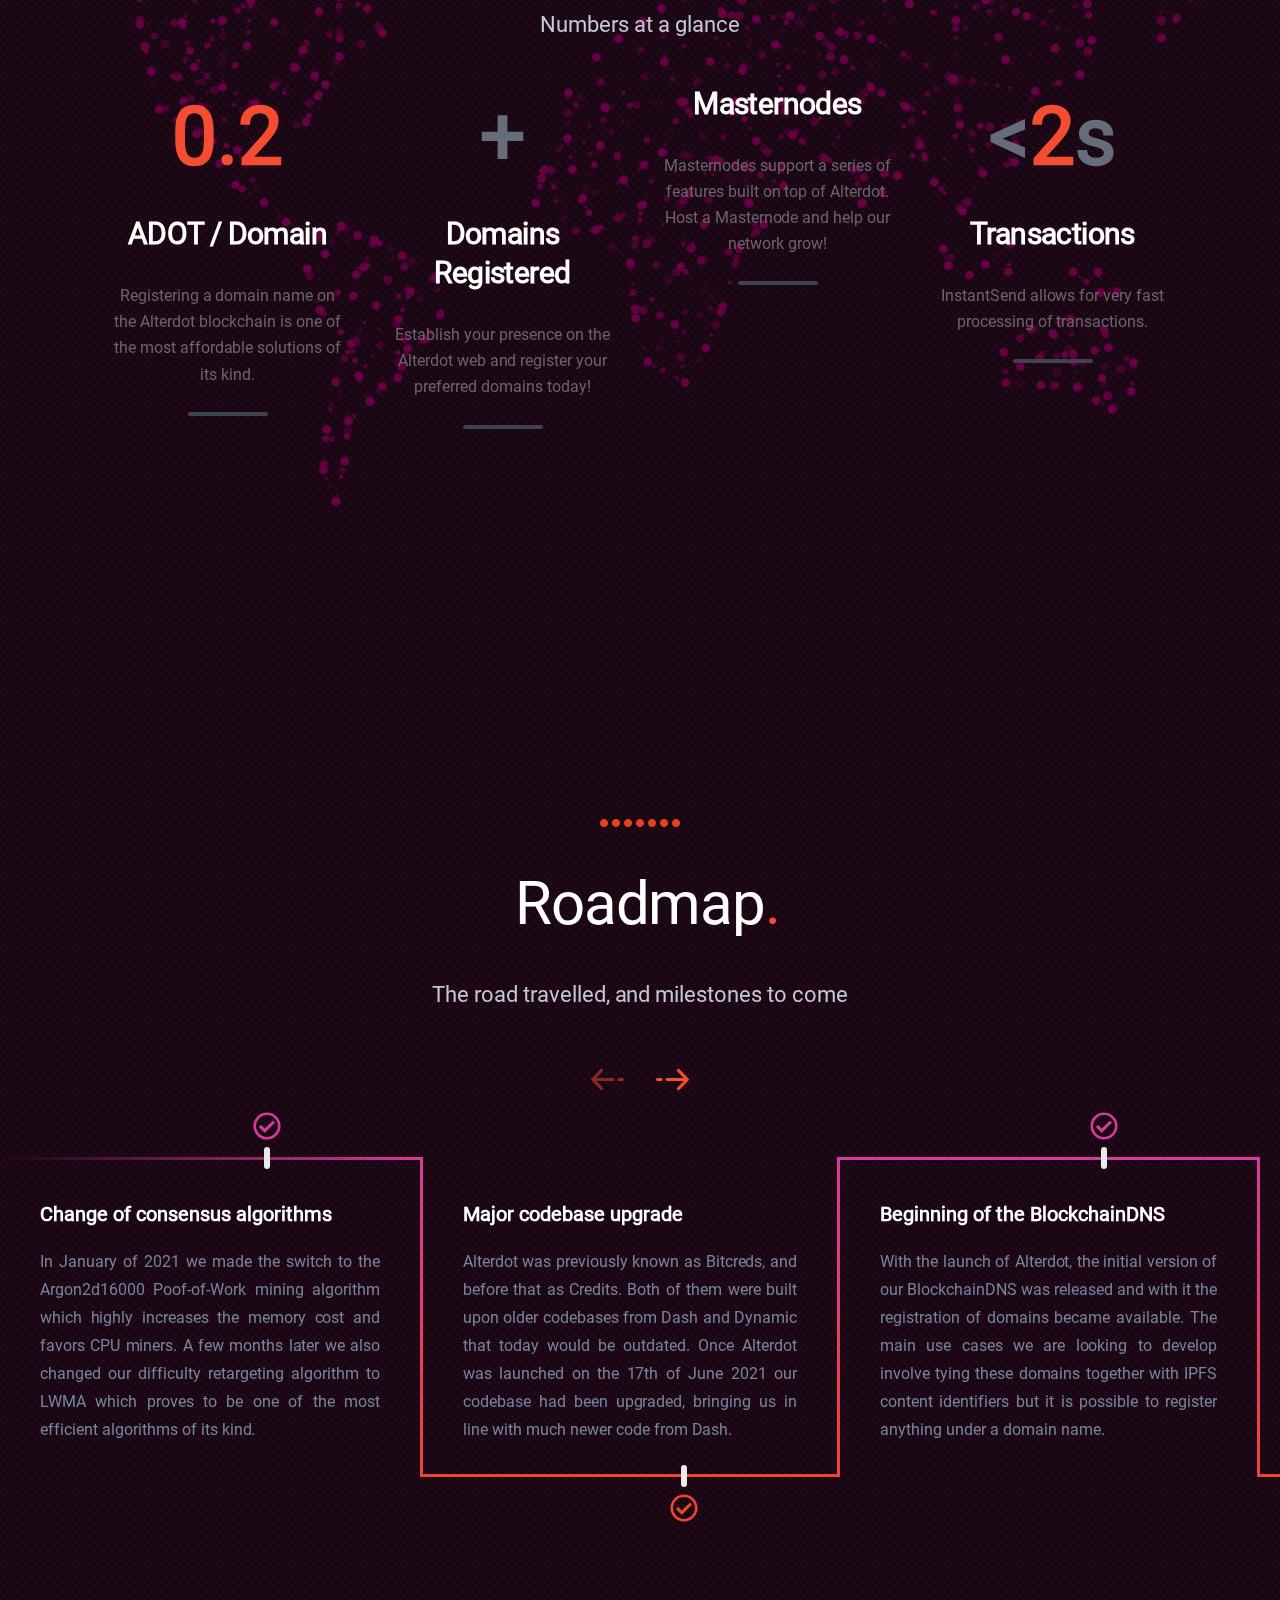
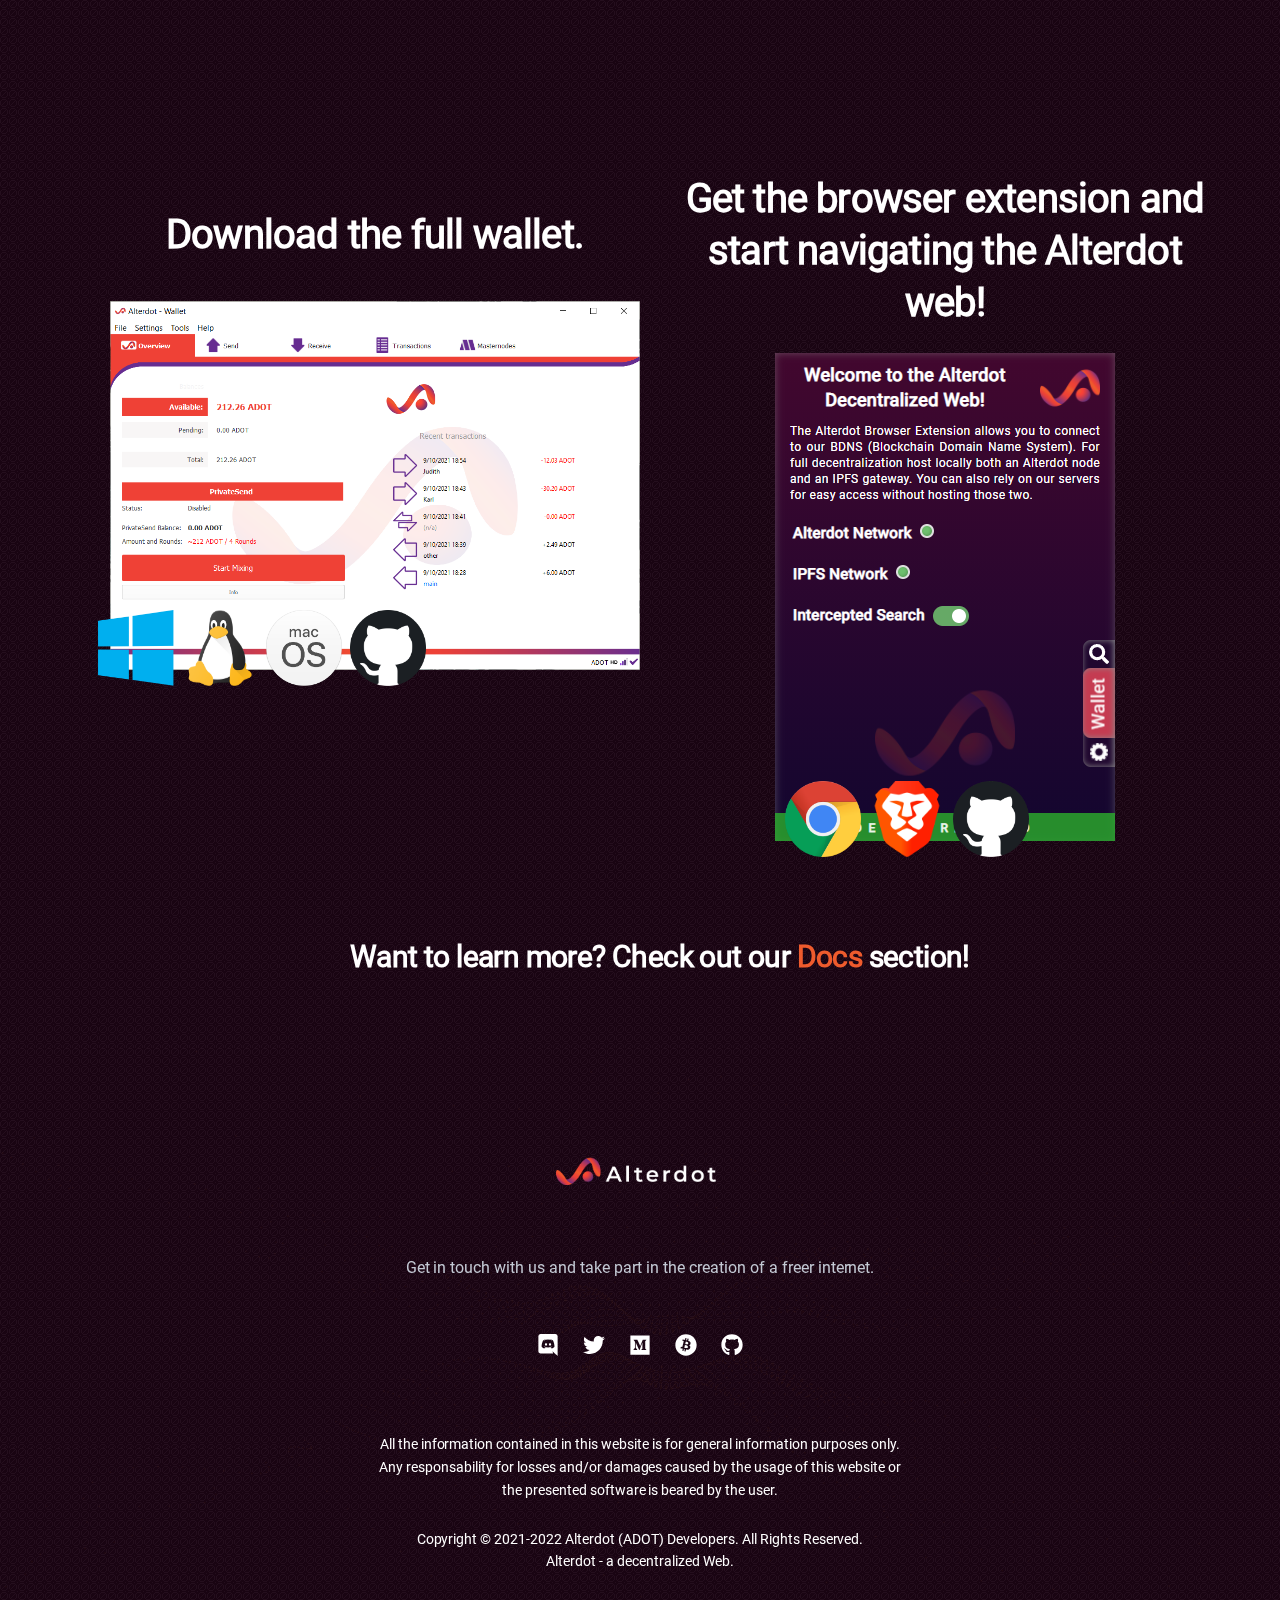
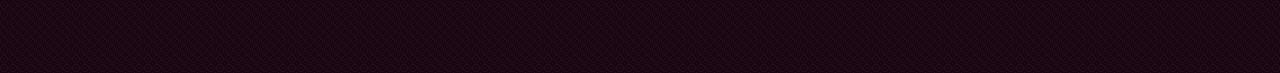
==== commit ec414d74: "roadmap advancements" ====
--- a/index.html
+++ b/index.html
@@ -574,10 +574,10 @@
             <p><i class="far fa-check-circle"></i><span class="timeline-title">Deterministic Masternodes</span>One of the most significant changes brought by the upgraded codebase is the Deterministic Masternodes system which stores functional information on-chain rather than individually on each Masternode as was the case with the old system. This change leads to a more secure and predictable system.</p>
             <p><i class="far fa-check-circle"></i><span class="timeline-title">Long-Living Masternode Quorums</i></span>The Masternode network is expanded with a new functionality which implies the formation of quorums or sets of Masternodes that work together towards accomplishing certain tasks. After a quorum has been successfully created, it remains active for several hours or days.</p>
             <p><i class="far fa-check-circle"></i><span class="timeline-title">Browser Extension and Website</span>Our browser extension and website represent main facillitators of the Alterdot ecosystem as they include features that enable accessing our decentralized web through blockchain domain name resolution and more.</p>
-            <p><span class="timeline-here">We are here</span><span class="timeline-title">Activation of ChainLocks</span>ChainLocks represent a protection mechanism against 51% attacks that makes use of the Masternode network. Quorums of Masternodes start collectively signing past blocks which are then recognized by the rest of the network as secure since they can no longer be reorganized.</p>
-			<p><span class="timeline-title">Insight Explorer and API</span>The Insight block explorer and API includes several important features that our current main explorer is lacking. Having those features allows for further development and expansion of the Alterdot ecosystem in the area of web applications.</p>
-            <p><span class="timeline-title">Alterdot IPFS Gateway</span>The IPFS infrastructure currently available for free on the internet is maintained by numerous organizations. We are going to contribute by maintaining a public gateway ourselves since building on top of a technology also implies becoming part of it.</p>
-            <p><span class="timeline-title">Light Wallet</span>The browser extension will be further expanded to include light wallet functionalities such as coin transfers and domain name management. In the initial version of the extension these operations are possible only if a full Alterdot wallet is running locally.</p>
+            <p><i class="far fa-check-circle"></i><span class="timeline-title">Activation of ChainLocks</span>ChainLocks represent a protection mechanism against 51% attacks that makes use of the Masternode network. Quorums of Masternodes start collectively signing past blocks which are then recognized by the rest of the network as secure since they can no longer be reorganized.</p>
+			<p><i class="far fa-check-circle"></i><span class="timeline-title">Insight Explorer and API</span>The Insight block explorer and API includes several important features that our current main explorer is lacking. Having those features allows for further development and expansion of the Alterdot ecosystem in the area of web applications.</p>
+            <p><i class="far fa-check-circle"></i><span class="timeline-title">Alterdot IPFS Gateway</span>The IPFS infrastructure currently available for free on the internet is maintained by numerous organizations. We are going to contribute by maintaining a public gateway ourselves since building on top of a technology also implies becoming part of it.</p>
+            <p><span class="timeline-here">We are here</span><span class="timeline-title">Light Wallet</span>The browser extension will be further expanded to include light wallet functionalities such as coin transfers and domain name management. In the initial version of the extension these operations are possible only if a full Alterdot wallet is running locally.</p>
             <p><span class="timeline-title">Introduction of Alternodes</span>Alternodes will be introduced as a second tier of Masternodes, having higher specifications. They will be running IPFS clients and they will allow for pinning IPFS content that resides under Alterdot domains. Alternodes will be the building block of our decentralized hosting solution.</p>
             <p><span class="timeline-title">Search Engine</span>A search engine for blockchain domain names will be created in order to easily find and discover Alterdot websites. Coupled with this, we will be looking into the creation a tagging system for websites in order to realize even more efficient queries.</p>
             <p><span class="timeline-title">Content Filtering</span>The content hosted under Alterdot domains has to be resistant to censorship but at the same time, our network should never become a harbor for criminal activities. This is why we will implement a decentralized ticketing system that rewards people for reporting and removing illegal content.</p>
